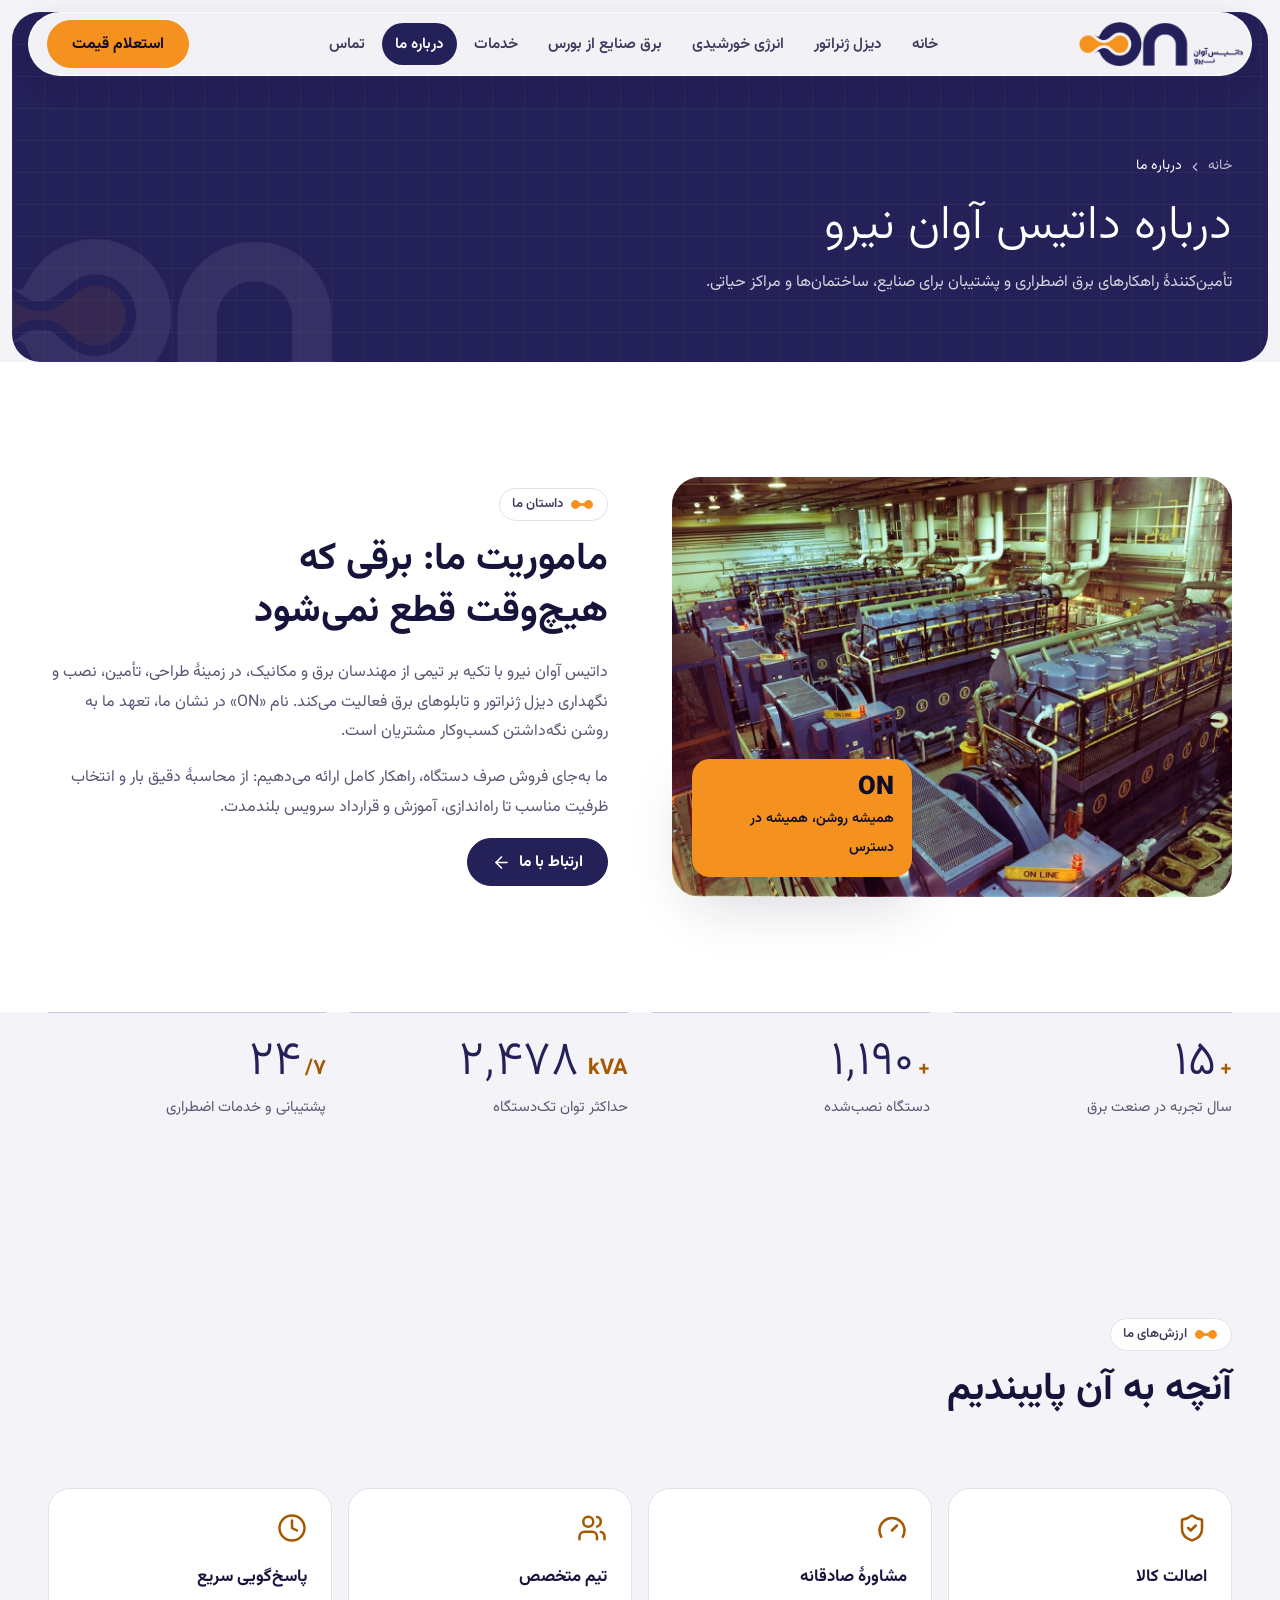
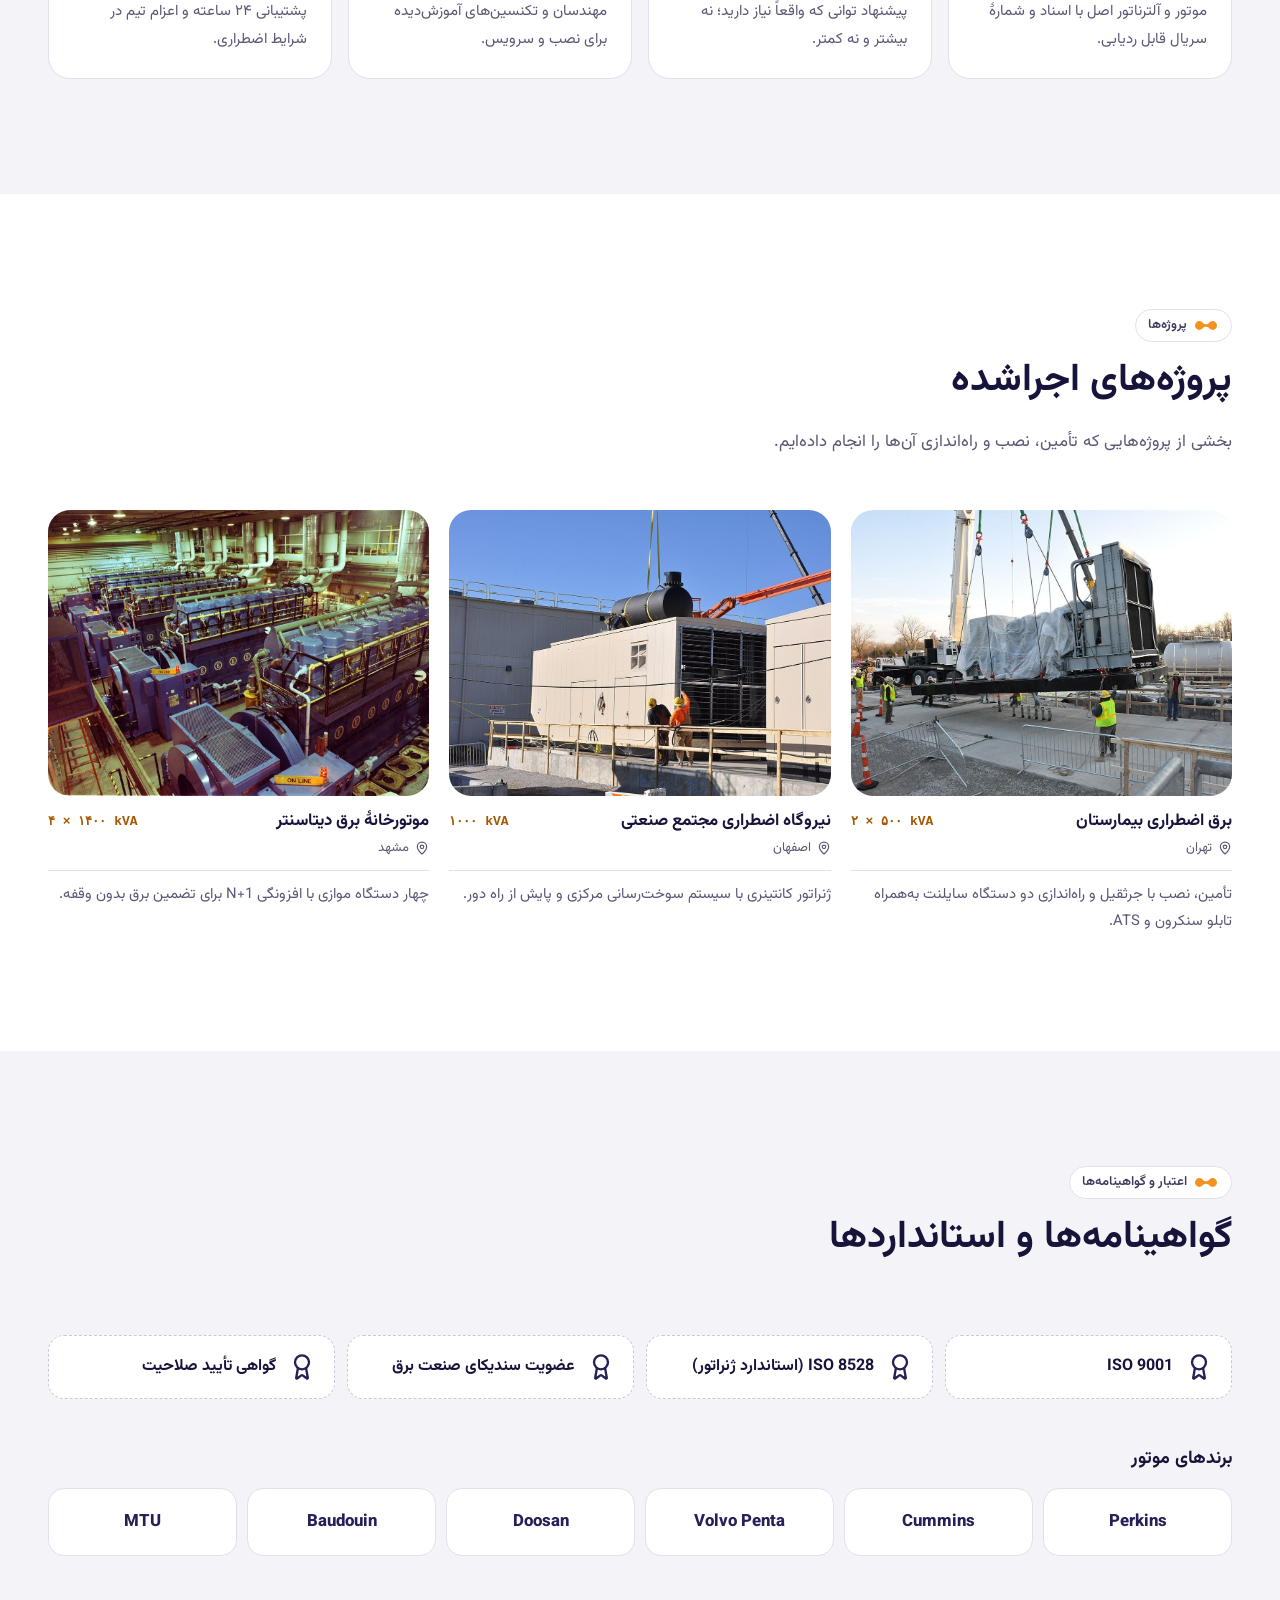
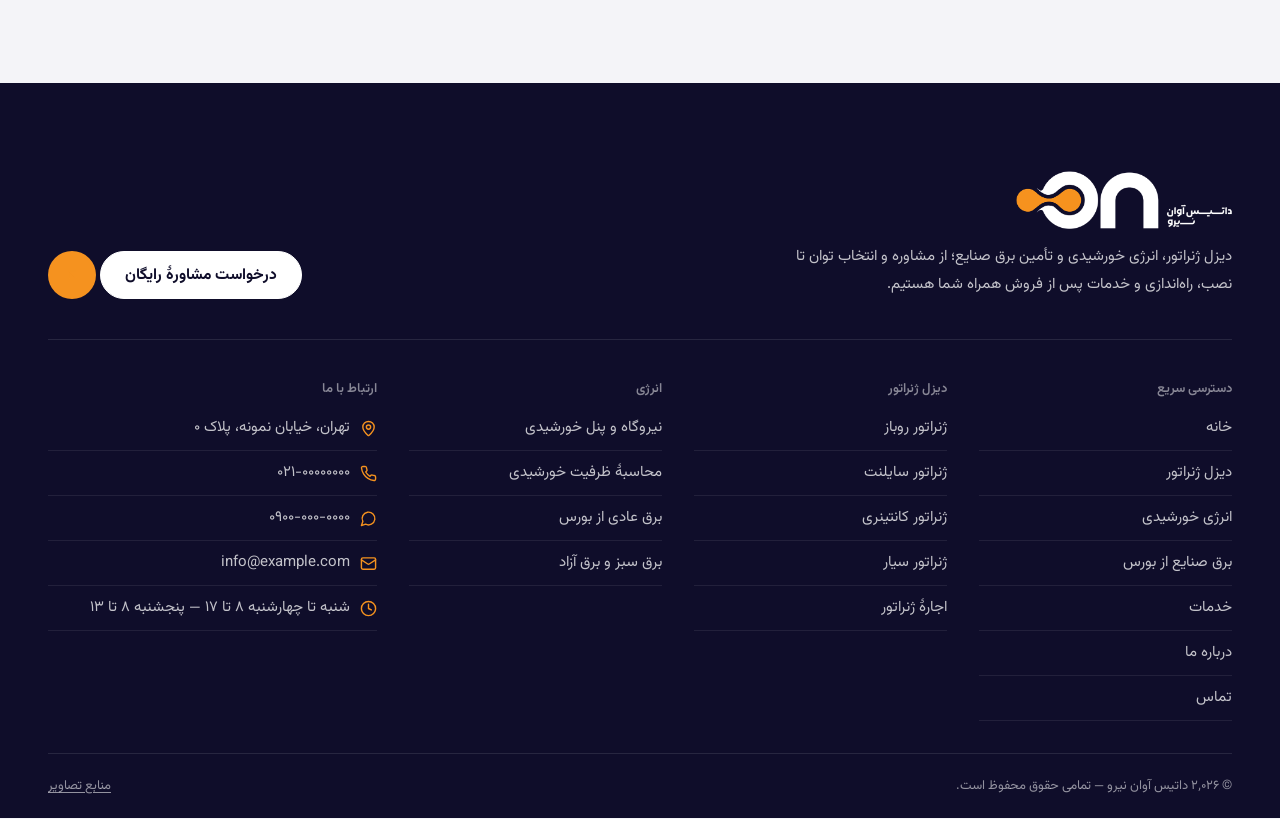
==== site/about.html @ e626aa05 "Add Datis Avan Niroo website Static RTL Persian site (HTML/CSS/JS, no build step): - Diesel generato" ====
<!doctype html>
<html lang="fa" dir="rtl" class="no-js">
<head>
  <meta charset="utf-8">
  <meta name="viewport" content="width=device-width, initial-scale=1, viewport-fit=cover">
  <title>درباره ما و پروژه‌ها | داتیس آوان نیرو</title>
  <meta name="description" content="آشنایی با داتیس آوان نیرو، ارزش‌ها، گواهینامه‌ها و پروژه‌های اجراشده در زمینهٔ تأمین و نصب دیزل ژنراتور.">
  <meta name="theme-color" content="#242058">
  <link rel="icon" type="image/png" sizes="64x64" href="assets/img/logo/icon-64.png">
  <link rel="apple-touch-icon" href="assets/img/logo/icon-180.png">
  <link rel="preload" href="assets/fonts/Vazirmatn-wght.woff2" as="font" type="font/woff2" crossorigin>
  <link rel="stylesheet" href="assets/css/style.css">
  <script>document.documentElement.classList.replace("no-js", "js");</script>
</head>
<body data-page="about">
  <a class="skip-link" href="#main">پرش به محتوای اصلی</a>
  <div id="site-header"></div>

  <main id="main">
    <section class="page-hero frame blueprint on-dark">
      <div class="container">
        <nav class="breadcrumb" aria-label="مسیر صفحه">
          <a href="index.html">خانه</a><svg class="icon" aria-hidden="true"><use href="#i-chevron-left"></use></svg><span aria-current="page">درباره ما</span>
        </nav>
        <h1>درباره داتیس آوان نیرو</h1>
        <p>تأمین‌کنندهٔ راهکارهای برق اضطراری و پشتیبان برای صنایع، ساختمان‌ها و مراکز حیاتی.</p>
      </div>
    </section>

    <!-- TODO: متن معرفی واقعی شرکت را جایگزین کنید -->
    <section class="section section--white">
      <div class="container split">
        <div class="split__media reveal">
          <img src="assets/img/plant.jpg" alt="موتورخانهٔ دیزل ژنراتورهای صنعتی" loading="lazy" width="1200" height="868">
          <div class="split__badge"><strong>ON</strong><span>همیشه روشن، همیشه در دسترس</span></div>
        </div>
        <div>
          <span class="eyebrow">داستان ما</span>
          <h2>ماموریت ما: برقی که هیچ‌وقت قطع نمی‌شود</h2>
          <p class="text-muted">داتیس آوان نیرو با تکیه بر تیمی از مهندسان برق و مکانیک، در زمینهٔ طراحی، تأمین، نصب و نگهداری دیزل ژنراتور و تابلوهای برق فعالیت می‌کند. نام «ON» در نشان ما، تعهد ما به روشن نگه‌داشتن کسب‌وکار مشتریان است.</p>
          <p class="text-muted">ما به‌جای فروش صرف دستگاه، راهکار کامل ارائه می‌دهیم: از محاسبهٔ دقیق بار و انتخاب ظرفیت مناسب تا راه‌اندازی، آموزش و قرارداد سرویس بلندمدت.</p>
          <a class="btn" href="contact.html">ارتباط با ما<svg class="icon" aria-hidden="true"><use href="#i-arrow-left"></use></svg></a>
        </div>
      </div>
    </section>

    <section class="section section--tight" aria-label="آمار شرکت" style="padding-top: 0;">
      <div class="container"><ul class="stats" id="stats" style="margin-top: 0;"></ul></div>
    </section>

    <section class="section">
      <div class="container">
        <div class="sec-head">
          <div class="sec-head__text">
            <span class="eyebrow">ارزش‌های ما</span>
            <h2>آنچه به آن پایبندیم</h2>
          </div>
        </div>
        <div class="values">
          <div class="value reveal"><svg class="icon" aria-hidden="true"><use href="#i-shield-check"></use></svg><h3>اصالت کالا</h3><p>موتور و آلترناتور اصل با اسناد و شمارهٔ سریال قابل ردیابی.</p></div>
          <div class="value reveal"><svg class="icon" aria-hidden="true"><use href="#i-gauge"></use></svg><h3>مشاورهٔ صادقانه</h3><p>پیشنهاد توانی که واقعاً نیاز دارید؛ نه بیشتر و نه کمتر.</p></div>
          <div class="value reveal"><svg class="icon" aria-hidden="true"><use href="#i-users"></use></svg><h3>تیم متخصص</h3><p>مهندسان و تکنسین‌های آموزش‌دیده برای نصب و سرویس.</p></div>
          <div class="value reveal"><svg class="icon" aria-hidden="true"><use href="#i-clock"></use></svg><h3>پاسخ‌گویی سریع</h3><p>پشتیبانی ۲۴ ساعته و اعزام تیم در شرایط اضطراری.</p></div>
        </div>
      </div>
    </section>

    <section class="section section--white" id="projects-sec">
      <div class="container">
        <div class="sec-head">
          <div class="sec-head__text">
            <span class="eyebrow">پروژه‌ها</span>
            <h2>پروژه‌های اجراشده</h2>
            <p>بخشی از پروژه‌هایی که تأمین، نصب و راه‌اندازی آن‌ها را انجام داده‌ایم.</p>
          </div>
        </div>
        <div class="projects" id="projects"></div>
      </div>
    </section>

    <!-- TODO: گواهینامه‌ها و نمایندگی‌های واقعی را جایگزین کنید -->
    <section class="section">
      <div class="container">
        <div class="sec-head">
          <div class="sec-head__text">
            <span class="eyebrow">اعتبار و گواهینامه‌ها</span>
            <h2>گواهینامه‌ها و استانداردها</h2>
          </div>
        </div>
        <div class="certs">
          <div class="cert"><svg class="icon" aria-hidden="true"><use href="#i-award"></use></svg><span>ISO 9001</span></div>
          <div class="cert"><svg class="icon" aria-hidden="true"><use href="#i-award"></use></svg><span>ISO 8528 (استاندارد ژنراتور)</span></div>
          <div class="cert"><svg class="icon" aria-hidden="true"><use href="#i-award"></use></svg><span>عضویت سندیکای صنعت برق</span></div>
          <div class="cert"><svg class="icon" aria-hidden="true"><use href="#i-award"></use></svg><span>گواهی تأیید صلاحیت</span></div>
        </div>
        <div style="margin-top: 48px;">
          <h3 style="margin-bottom: 16px;">برندهای موتور</h3>
          <ul class="brands" id="brands"></ul>
        </div>
      </div>
    </section>
  </main>

  <div id="site-footer"></div>

  <script src="assets/js/icons.js"></script>
  <script src="assets/js/data.js"></script>
  <script src="assets/js/app.js"></script>
</body>
</html>
---- site/assets/css/style.css ----
/* ==========================================================================
   داتیس آوان نیرو — Diesel Generator Catalog
   Layout: inset rounded frames on a cool off-white ground, a floating pill
   header, hairline-divided content, one animated ATS diagram as the bold moment.
   ========================================================================== */

@font-face {
  font-family: "Vazirmatn";
  src: url("../fonts/Vazirmatn-wght.woff2") format("woff2-variations"),
       url("../fonts/Vazirmatn-wght.woff2") format("woff2");
  font-weight: 100 900;
  font-style: normal;
  font-display: swap;
}

:root {
  /* Brand (from the logo) */
  --navy-950: #0f0d2a;
  --navy-900: #17153d;
  --navy: #242058;
  --navy-700: #332e78;
  --navy-500: #5b56a3;
  --navy-300: #9d99cc;
  --navy-200: #cfcde6;
  --navy-100: #e8e7f3;
  --navy-50: #f3f3f9;
  --orange: #f5921f;
  --orange-600: #e07d0c;
  --orange-text: #a55800;
  --orange-100: #ffe3c2;
  --orange-50: #fff4e6;

  /* Pastel tints for the process cards */
  --tint-1: #ffe9d1;
  --tint-2: #e6e4f7;
  --tint-3: #dcefe5;
  --tint-4: #fbf0c4;

  /* Neutrals (biased toward the navy) */
  --bg: #f4f4f8;
  --surface: #ffffff;
  --ink: #16143a;
  --ink-2: #3d3a5c;
  --muted: #5a5775;
  --line: #e1e0eb;
  --line-strong: #c9c7da;
  --success: #15803d;
  --danger: #b91c1c;

  --font: "Vazirmatn", Tahoma, sans-serif;
  --mono: ui-monospace, "Cascadia Mono", "SFMono-Regular", Consolas, monospace;

  --r-sm: 10px;
  --r: 16px;
  --r-lg: 22px;
  --r-xl: 28px;
  --shadow-sm: 0 1px 2px rgba(22, 20, 58, .05), 0 1px 3px rgba(22, 20, 58, .07);
  --shadow: 0 6px 18px rgba(22, 20, 58, .08), 0 2px 4px rgba(22, 20, 58, .04);
  --shadow-lg: 0 24px 60px rgba(22, 20, 58, .18);

  --container: 1240px;
  --gutter: 16px;
  --frame: 8px;                 /* inset of rounded frames from the viewport */
  --bar-h: 60px;                /* header pill height */
  --header-space: calc(var(--bar-h) + 12px);

  --ease-out: cubic-bezier(.16, 1, .3, 1);
  --dur: 200ms;
}
@media (min-width: 768px) {
  :root { --gutter: 28px; --frame: 12px; --bar-h: 64px; --header-space: calc(var(--bar-h) + 14px); }
}

/* ---------- Base ---------- */
*, *::before, *::after { box-sizing: border-box; }
html { -webkit-text-size-adjust: 100%; scroll-behavior: smooth; scroll-padding-top: calc(var(--header-space) + 16px); }
body {
  margin: 0; font-family: var(--font); font-size: 16px; line-height: 1.85;
  color: var(--ink); background: var(--bg); -webkit-font-smoothing: antialiased; overflow-x: hidden;
}
img { max-width: 100%; height: auto; display: block; }
a { color: inherit; text-decoration: none; }
button, input, select, textarea { font: inherit; color: inherit; }
button { cursor: pointer; }
h1, h2, h3, h4 { margin: 0 0 .5em; line-height: 1.4; font-weight: 700; color: var(--ink); text-wrap: balance; }
h1 { font-size: clamp(2rem, 5vw, 3.6rem); line-height: 1.3; }
h2 { font-size: clamp(1.6rem, 3.2vw, 2.4rem); line-height: 1.35; }
h3 { font-size: 1.125rem; }
p { margin: 0 0 1em; }
ul, ol { margin: 0; padding: 0; list-style: none; }
.ltr { direction: ltr; unicode-bidi: isolate; display: inline-block; }
.mono { font-family: var(--mono); letter-spacing: .02em; }
.text-muted { color: var(--muted); }
.icon { width: 1.25em; height: 1.25em; flex: none; stroke: currentColor; fill: none; stroke-width: 2; stroke-linecap: round; stroke-linejoin: round; }
:focus-visible { outline: 3px solid var(--orange); outline-offset: 3px; border-radius: 6px; }
.sr-only { position: absolute !important; width: 1px; height: 1px; padding: 0; margin: -1px; overflow: hidden; clip: rect(0 0 0 0); white-space: nowrap; border: 0; }
.skip-link { position: absolute; inset-inline-start: 16px; top: -60px; z-index: 200; background: var(--navy); color: #fff; padding: 10px 16px; border-radius: var(--r-sm); transition: top var(--dur); }
.skip-link:focus { top: 12px; }

.container { width: 100%; max-width: var(--container); margin-inline: auto; padding-inline: var(--gutter); }
.section { padding-block: clamp(64px, 9vw, 120px); }
.section--white { background: var(--surface); }
.section--tight { padding-block: clamp(40px, 6vw, 72px); }

/* Rounded frame inset from the viewport edges */
.frame { margin-inline: var(--frame); border-radius: var(--r-xl); overflow: hidden; position: relative; isolation: isolate; }
.blueprint {
  background-color: var(--navy);
  background-image:
    linear-gradient(rgba(255,255,255,.045) 1px, transparent 1px),
    linear-gradient(90deg, rgba(255,255,255,.045) 1px, transparent 1px);
  background-size: 32px 32px;
}
.on-dark { color: #fff; }
.on-dark h1, .on-dark h2, .on-dark h3 { color: #fff; }
.lead { font-size: 1.05rem; color: var(--muted); }
.on-dark .sec-head p, .on-dark .lead { color: rgba(255,255,255,.76); }
.on-dark.section { margin-inline: var(--frame); border-radius: var(--r-xl); }

/* ---------- Section heading ---------- */
.sec-head { display: flex; flex-wrap: wrap; align-items: end; justify-content: space-between; gap: 16px 32px; margin-bottom: clamp(28px, 4vw, 52px); }
.sec-head__text { max-width: 660px; min-width: 0; }
.sec-head p { color: var(--muted); margin: 0; font-size: 1.05rem; }
.sec-head--center { justify-content: center; text-align: center; }
.sec-head--center .sec-head__text { margin-inline: auto; }

.eyebrow {
  display: inline-flex; align-items: center; gap: 8px; margin-bottom: 14px;
  padding: 4px 14px 4px 12px; border-radius: 999px; background: var(--surface); border: 1px solid var(--line);
  font-size: .8125rem; font-weight: 600; color: var(--ink-2); line-height: 1.8;
}
.eyebrow::before {
  content: ""; width: 22px; height: 9px; flex: none;
  background: url("data:image/svg+xml,%3Csvg xmlns='http://www.w3.org/2000/svg' viewBox='0 0 60 24'%3E%3Cpath fill='%23f5921f' d='M12 0c5 0 7.5 3 10.5 5.6C25 7.8 27 8.6 30 8.6s5-.8 7.5-3C40.5 3 43 0 48 0a12 12 0 0 1 0 24c-5 0-7.5-3-10.5-5.6-2.5-2.2-4.5-3-7.5-3s-5 .8-7.5 3C19.5 21 17 24 12 24A12 12 0 0 1 12 0Z'/%3E%3C/svg%3E") center / contain no-repeat;
}
.on-dark .eyebrow { background: rgba(255,255,255,.08); border-color: rgba(255,255,255,.16); color: rgba(255,255,255,.9); backdrop-filter: blur(6px); }

/* ---------- Buttons ---------- */
.btn {
  --btn-bg: var(--navy); --btn-fg: #fff; --btn-bd: var(--navy);
  display: inline-flex; align-items: center; justify-content: center; gap: 8px;
  min-height: 48px; padding: 10px 24px; border-radius: 999px; border: 1.5px solid var(--btn-bd);
  background: var(--btn-bg); color: var(--btn-fg); font-weight: 700; font-size: .975rem; line-height: 1.2; white-space: nowrap;
  transition: background-color var(--dur), border-color var(--dur), color var(--dur), transform 120ms;
  touch-action: manipulation;
}
.btn:hover { --btn-bg: var(--navy-700); --btn-bd: var(--navy-700); }
.btn:active { transform: translateY(1px); }
.btn--primary { --btn-bg: var(--orange); --btn-fg: var(--navy-950); --btn-bd: var(--orange); }
.btn--primary:hover { --btn-bg: var(--orange-600); --btn-bd: var(--orange-600); }
.btn--ghost { --btn-bg: transparent; --btn-fg: var(--navy); --btn-bd: var(--line-strong); }
.btn--ghost:hover { --btn-bg: var(--navy-50); --btn-bd: var(--navy); }
.btn--white { --btn-bg: #fff; --btn-fg: var(--navy-950); --btn-bd: #fff; }
.btn--white:hover { --btn-bg: var(--orange-50); --btn-bd: var(--orange-50); }
.btn--light { --btn-bg: transparent; --btn-fg: #fff; --btn-bd: rgba(255,255,255,.45); }
.btn--light:hover { --btn-bg: rgba(255,255,255,.12); --btn-bd: #fff; }
.btn--sm { min-height: 40px; padding: 6px 16px; font-size: .9rem; }
.btn--block { width: 100%; }
.btn[disabled] { opacity: .5; cursor: not-allowed; }
.btn .icon { width: 19px; height: 19px; }

/* Pill button with an attached round arrow */
.cta-pair { display: inline-flex; align-items: center; gap: 4px; }
.cta-pair .btn { pointer-events: none; }
.cta-pair__arrow {
  display: grid; place-items: center; width: 48px; height: 48px; border-radius: 50%;
  background: var(--orange); color: var(--navy-950); transition: transform 300ms var(--ease-out);
}
.cta-pair__arrow .icon { width: 20px; height: 20px; transform: rotate(45deg); }
.cta-pair:hover .cta-pair__arrow { transform: rotate(-45deg); }
.cta-pair--white .cta-pair__arrow { background: #fff; }

.link-arrow { display: inline-flex; align-items: center; gap: 6px; font-weight: 700; color: var(--navy); }
.link-arrow .icon { width: 18px; height: 18px; transition: transform var(--dur) var(--ease-out); }
.link-arrow:hover .icon { transform: translateX(-4px); }
.on-dark .link-arrow { color: #fff; }

/* Round glass arrow bubble */
.bubble {
  display: grid; place-items: center; width: 44px; height: 44px; border-radius: 50%; flex: none;
  background: rgba(255,255,255,.18); border: 1px solid rgba(255,255,255,.35); color: #fff;
  backdrop-filter: blur(8px); transition: background-color var(--dur), transform 300ms var(--ease-out);
}
.bubble .icon { width: 18px; height: 18px; transform: rotate(45deg); }
.bubble--solid { background: var(--surface); border-color: var(--line); color: var(--navy); }

/* ---------- Header (floating pill) ---------- */
.site-header {
  position: sticky; top: env(safe-area-inset-top, 0px); z-index: 40;
  padding: 12px var(--frame) 0; pointer-events: none; height: var(--header-space);
}
.header-bar {
  pointer-events: auto; max-width: calc(var(--container) - 2 * var(--gutter) + 40px); margin-inline: auto;
  height: var(--bar-h); display: flex; align-items: center; gap: 16px;
  padding-inline: 8px 18px; border-radius: 999px;
  background: rgba(255,255,255,.94); backdrop-filter: saturate(1.4) blur(12px);
  border: 1px solid rgba(255,255,255,.7); box-shadow: 0 8px 28px rgba(15,13,42,.12);
  transition: box-shadow var(--dur);
}
.site-header.is-scrolled .header-bar { box-shadow: 0 10px 32px rgba(15,13,42,.16); }
.brand { display: flex; align-items: center; flex: none; }
.brand img { height: 38px; width: auto; }
@media (min-width: 768px) { .brand img { height: 44px; } }
.nav { display: none; margin-inline: auto; }
.nav ul { display: flex; gap: 4px; }
.nav a {
  display: inline-flex; align-items: center; min-height: 42px; padding: 0 13px; border-radius: 999px; white-space: nowrap;
  font-weight: 600; font-size: .95rem; color: var(--ink-2); transition: background-color var(--dur), color var(--dur);
}
.nav a:hover { background: var(--navy-50); color: var(--navy); }
.nav a[aria-current="page"] { background: var(--navy); color: #fff; }
.header-actions { display: none; align-items: center; gap: 8px; }
.header-phone { display: none; align-items: center; gap: 6px; font-weight: 700; color: var(--navy); padding: 0 10px; font-size: .95rem; }
.header-phone .icon { color: var(--orange-text); width: 18px; height: 18px; }
@media (min-width: 1240px) {
  .nav { display: block; }
  .header-actions { display: flex; }
}
@media (min-width: 1480px) { .header-phone { display: inline-flex; } }
.menu-btn {
  margin-inline-start: auto; display: inline-grid; place-items: center; width: 46px; height: 46px; border-radius: 50%;
  border: 1px solid var(--line); background: #fff; color: var(--navy);
}
.menu-btn .icon { width: 22px; height: 22px; }
@media (min-width: 1240px) { .site-header .menu-btn { display: none; } }

/* Mobile drawer */
.drawer { position: fixed; inset: 0; z-index: 100; visibility: hidden; }
.drawer.is-open { visibility: visible; }
.drawer__scrim { position: absolute; inset: 0; background: rgba(15,13,42,.55); opacity: 0; transition: opacity 240ms; }
.drawer.is-open .drawer__scrim { opacity: 1; }
.drawer__panel {
  position: absolute; inset-block: 0; inset-inline-start: 0; width: min(340px, 88vw); background: #fff;
  display: flex; flex-direction: column; padding: 16px 20px calc(24px + env(safe-area-inset-bottom, 0px));
  transform: translateX(100%); transition: transform 280ms var(--ease-out); overflow-y: auto;
}
.drawer.is-open .drawer__panel { transform: none; }
.drawer__top { display: flex; align-items: center; justify-content: space-between; margin-bottom: 16px; }
.drawer__top img { height: 38px; width: auto; }
.drawer nav a { display: flex; align-items: center; justify-content: space-between; min-height: 54px; border-bottom: 1px solid var(--line); font-weight: 700; font-size: 1.05rem; }
.drawer nav a[aria-current="page"] { color: var(--orange-text); }
.drawer__contact { margin-top: auto; padding-top: 24px; display: grid; gap: 12px; }

/* Floating mobile call bar */
.fab-bar {
  position: fixed; inset-inline: 12px; bottom: 12px; z-index: 30;
  display: grid; grid-template-columns: 1fr 1fr; gap: 8px; padding: 8px; border-radius: 999px;
  background: var(--navy); box-shadow: var(--shadow-lg);
  margin-bottom: env(safe-area-inset-bottom, 0px);
}
.fab-bar .btn { min-height: 46px; }
@media (min-width: 1240px) { .fab-bar { display: none; } }
body { padding-bottom: 84px; }
@media (min-width: 1240px) { body { padding-bottom: 0; } }

/* ---------- Home hero ---------- */
.hero { margin-top: calc(12px - var(--header-space)); color: #fff; background: var(--navy-950); }
.hero__bg { position: absolute; inset: 0; z-index: -2; }
.hero__bg img { width: 100%; height: 100%; object-fit: cover; object-position: center 45%; }
.hero::before {
  content: ""; position: absolute; inset: 0; z-index: -1;
  background:
    linear-gradient(270deg, rgba(15,13,42,.92) 0%, rgba(23,21,61,.72) 42%, rgba(23,21,61,.25) 75%, rgba(23,21,61,.15) 100%),
    linear-gradient(0deg, rgba(15,13,42,.95) 0%, rgba(15,13,42,.35) 34%, transparent 60%);
}
.hero__inner { display: grid; gap: 32px; padding-top: calc(var(--header-space) + clamp(48px, 9vw, 120px)); padding-bottom: 104px; }
.hero__top { display: grid; gap: 28px; align-items: end; }
@media (min-width: 1024px) { .hero__top { grid-template-columns: minmax(0, 1.5fr) minmax(0, .8fr); gap: 64px; } }
.hero h1 { color: #fff; font-weight: 300; font-size: clamp(2.3rem, 5.6vw, 4.4rem); line-height: 1.28; margin: 0; letter-spacing: -.01em; }
.hero h1 b { font-weight: 800; color: var(--orange); }
.hero__aside p { color: rgba(255,255,255,.82); font-size: 1.05rem; margin-bottom: 24px; max-width: 420px; }
.hero__actions { display: flex; flex-wrap: wrap; align-items: center; gap: 12px 20px; }
.hero__actions .text-link { color: #fff; font-weight: 600; text-decoration: underline; text-underline-offset: 6px; text-decoration-color: rgba(255,255,255,.4); }
.hero__actions .text-link:hover { text-decoration-color: var(--orange); }
.hero__bottom { display: flex; flex-wrap: wrap; align-items: end; justify-content: space-between; gap: 24px; padding-top: 24px; border-top: 1px solid rgba(255,255,255,.18); }
.engine-strip { display: flex; flex-direction: column; gap: 8px; min-width: 0; }
.engine-strip small { color: rgba(255,255,255,.62); font-size: .8125rem; }
.engine-strip ul { display: flex; flex-wrap: wrap; gap: 6px 22px; direction: ltr; justify-content: flex-end; }
.engine-strip li { font-weight: 800; font-size: 1.02rem; letter-spacing: .02em; color: rgba(255,255,255,.88); }

/* "Now showing" glass card */
.spotlight {
  display: flex; align-items: center; gap: 14px; padding: 10px 10px 10px 18px; border-radius: 20px; min-width: 0; max-width: 100%;
  background: rgba(15,13,42,.45); border: 1px solid rgba(255,255,255,.2); backdrop-filter: blur(14px);
  transition: background-color var(--dur), border-color var(--dur);
}
.spotlight:hover { background: rgba(15,13,42,.6); border-color: rgba(255,255,255,.4); }
.spotlight img { width: 72px; height: 56px; border-radius: 12px; object-fit: cover; flex: none; }
.spotlight__text { display: flex; flex-direction: column; line-height: 1.6; min-width: 0; }
.spotlight__tag { display: inline-flex; align-items: center; gap: 6px; font-size: .75rem; color: rgba(255,255,255,.7); }
.spotlight__tag::before { content: ""; width: 7px; height: 7px; border-radius: 50%; background: #4ade80; box-shadow: 0 0 0 3px rgba(74,222,128,.25); }
.spotlight b { font-size: 1rem; }
.spotlight small { color: rgba(255,255,255,.7); font-size: .8125rem; }
.spotlight .bubble { margin-inline-start: 6px; }

/* hero load-in: one orchestrated moment */
@keyframes rise { from { opacity: 0; transform: translateY(18px); } to { opacity: 1; transform: none; } }
.hero .rise { animation: rise 900ms var(--ease-out) both; }
.hero .rise:nth-child(2) { animation-delay: 120ms; }
.hero .rise-2 { animation-delay: 240ms; }
.hero .rise-3 { animation-delay: 380ms; }

/* ---------- Finder bar (overlaps hero) ---------- */
.finder-wrap { position: relative; z-index: 3; margin-top: -64px; }
.finder-bar {
  display: grid; gap: 4px; background: #fff; border-radius: var(--r-lg); padding: 10px;
  box-shadow: var(--shadow-lg); max-width: 1040px; margin-inline: auto; border: 1px solid var(--line);
}
.finder-bar .seg { display: flex; flex-direction: column; justify-content: center; padding: 8px 18px; border-radius: 14px; min-width: 0; position: relative; }
.finder-bar .seg:hover { background: var(--navy-50); }
.finder-bar label { font-size: .8125rem; font-weight: 700; color: var(--muted); display: flex; align-items: center; gap: 6px; }
.finder-bar label .icon { width: 16px; height: 16px; color: var(--orange-text); }
.finder-bar select {
  appearance: none; border: 0; background: transparent; padding: 2px 0 2px 24px; font-weight: 700; font-size: 1rem; color: var(--ink);
  min-height: 34px; width: 100%; cursor: pointer;
  background: url("data:image/svg+xml,%3Csvg xmlns='http://www.w3.org/2000/svg' width='18' height='18' viewBox='0 0 24 24' fill='none' stroke='%23242058' stroke-width='2' stroke-linecap='round' stroke-linejoin='round'%3E%3Cpath d='m6 9 6 6 6-6'/%3E%3C/svg%3E") no-repeat left 0 center;
}
.finder-bar select:focus { outline: none; }
.finder-bar .seg:focus-within { box-shadow: 0 0 0 2px var(--orange) inset; }
.finder-bar .btn { min-height: 56px; padding-inline: 28px; }
@media (min-width: 860px) {
  .finder-bar { grid-template-columns: repeat(3, minmax(0, 1fr)) auto; border-radius: 999px; padding: 8px; }
  .finder-bar .seg { border-radius: 999px; padding-inline: 26px; }
  .finder-bar .seg + .seg::before { content: ""; position: absolute; inset-inline-start: 0; inset-block: 14px; width: 1px; background: var(--line); }
}
.finder-note { text-align: center; margin: 14px 0 0; font-size: .9rem; color: var(--muted); }
.finder-note a { color: var(--navy); font-weight: 700; text-decoration: underline; text-underline-offset: 4px; }

/* ---------- Statement + pillars + stats ---------- */
.statement { font-size: clamp(1.45rem, 3vw, 2.35rem); font-weight: 300; line-height: 1.75; max-width: 980px; margin: 0 0 clamp(40px, 6vw, 72px); color: var(--ink); text-wrap: pretty; }
.statement mark { background: linear-gradient(transparent 58%, var(--orange-100) 58%); color: inherit; font-weight: 600; padding-inline: 2px; }
.pillars { display: grid; gap: 28px; }
@media (min-width: 768px) { .pillars { grid-template-columns: repeat(3, 1fr); gap: 32px; } }
.pillar { border-top: 1px solid var(--line-strong); padding-top: 20px; }
.pillar__k { display: inline-flex; align-items: center; gap: 8px; font-size: .8125rem; color: var(--muted); margin-bottom: 8px; }
.pillar__k::before { content: ""; width: 7px; height: 7px; border-radius: 50%; background: var(--orange); }
.pillar h3 { font-size: 1.15rem; margin-bottom: 6px; }
.pillar p { color: var(--muted); margin: 0; font-size: .975rem; }

.stats { display: grid; grid-template-columns: repeat(2, 1fr); gap: 0 24px; margin-top: clamp(48px, 7vw, 88px); }
@media (min-width: 900px) { .stats { grid-template-columns: repeat(4, 1fr); } }
.stats li { border-top: 1px solid var(--line-strong); padding-block: 20px 8px; }
.stats strong { display: block; font-size: clamp(2rem, 4vw, 3rem); font-weight: 300; line-height: 1.25; color: var(--navy); white-space: nowrap; }
.stats strong small { font-size: .45em; font-weight: 700; color: var(--orange-text); margin-inline-start: 4px; }
.stats li > span { color: var(--muted); font-size: .925rem; }
.on-dark .stats li { border-color: rgba(255,255,255,.2); }
.on-dark .stats strong { color: #fff; }
.on-dark .stats strong small { color: var(--orange); }
.on-dark .stats li > span { color: rgba(255,255,255,.75); }

/* ---------- Power scale ---------- */
.scale { background: var(--surface); border: 1px solid var(--line); border-radius: var(--r-xl); padding: clamp(20px, 3vw, 36px); }
.scale__grid { display: grid; grid-template-columns: repeat(2, 1fr); gap: 28px 8px; }
@media (min-width: 900px) { .scale__grid { grid-template-columns: repeat(4, 1fr); gap: 8px; } }
.scale__col { display: flex; flex-direction: column; min-width: 0; position: relative; }
.scale__seg { position: relative; height: 16px; border-radius: 999px; margin-bottom: 8px; }
.scale__col:nth-child(1) .scale__seg { background: var(--navy-100); }
.scale__col:nth-child(2) .scale__seg { background: var(--navy-200); }
.scale__col:nth-child(3) .scale__seg { background: var(--navy-300); }
.scale__col:nth-child(4) .scale__seg { background: var(--navy); }
.scale__dot {
  position: absolute; top: 50%; width: 18px; height: 18px; margin-inline-start: -9px; transform: translateY(-50%);
  border-radius: 50%; background: var(--orange); border: 3px solid #fff; box-shadow: 0 1px 4px rgba(15,13,42,.3);
  transition: transform 200ms var(--ease-out);
}
.scale__dot:hover, .scale__dot:focus-visible { transform: translateY(-50%) scale(1.35); z-index: 2; }
.scale__dot::after {
  content: attr(data-label); position: absolute; bottom: calc(100% + 10px); inset-inline-start: 50%; transform: translateX(50%);
  background: var(--navy-950); color: #fff; font-size: .75rem; font-weight: 700; padding: 3px 9px; border-radius: 8px; white-space: nowrap;
  opacity: 0; pointer-events: none; transition: opacity 150ms; font-family: var(--mono); direction: ltr;
}
.scale__dot:hover::after, .scale__dot:focus-visible::after { opacity: 1; }
.scale__ticks { display: flex; justify-content: space-between; font-family: var(--mono); font-size: .75rem; color: var(--muted); margin-bottom: 16px; }
.scale__ticks span:last-child { visibility: hidden; }
.scale__col:last-child .scale__ticks span:last-child { visibility: visible; }
.scale__label { font-size: .8125rem; font-weight: 700; color: var(--orange-text); }
.scale__kva { font-size: clamp(1.3rem, 2.2vw, 1.7rem); font-weight: 300; color: var(--navy); line-height: 1.4; white-space: nowrap; }
.scale__kva small { font-family: var(--mono); font-size: .7rem; font-weight: 700; color: var(--muted); margin-inline-start: 4px; }
.scale__col p { color: var(--muted); font-size: .9rem; margin: 4px 0 12px; }
.scale__col .link-arrow { margin-top: auto; font-size: .925rem; }

/* ---------- Types bento ---------- */
.bento { display: grid; gap: 14px; grid-template-columns: 1fr; grid-auto-rows: 250px; }
@media (min-width: 700px) { .bento { grid-template-columns: repeat(2, 1fr); } .bento > :first-child { grid-column: span 2; } }
@media (min-width: 1024px) {
  .bento { grid-template-columns: repeat(4, 1fr); grid-auto-rows: 280px; }
  .bento > :first-child { grid-column: span 2; grid-row: span 2; }
  .bento > :nth-child(2) { grid-column: span 2; }
}
.tile { position: relative; display: block; overflow: hidden; border-radius: var(--r-xl); background: var(--navy-900); color: #fff; isolation: isolate; }
.tile img { position: absolute; inset: 0; width: 100%; height: 100%; object-fit: cover; z-index: -2; transition: transform 700ms var(--ease-out); }
.tile::before { content: ""; position: absolute; inset: 0; z-index: -1; background: linear-gradient(0deg, rgba(15,13,42,.92) 5%, rgba(15,13,42,.3) 55%, rgba(15,13,42,.08)); }
.tile:hover img { transform: scale(1.05); }
.tile:hover .bubble { background: var(--orange); border-color: var(--orange); color: var(--navy-950); transform: rotate(-45deg); }
.tile__top { position: absolute; top: 18px; inset-inline: 18px; display: flex; justify-content: space-between; align-items: center; }
.tile__count { background: rgba(255,255,255,.16); border: 1px solid rgba(255,255,255,.28); backdrop-filter: blur(8px); padding: 2px 12px; border-radius: 999px; font-size: .8125rem; font-weight: 600; }
.tile__body { position: absolute; inset-inline: 0; bottom: 0; padding: 22px 24px; }
.tile h3 { color: #fff; font-size: 1.3rem; margin-bottom: 4px; }
.tile:first-child h3 { font-size: clamp(1.4rem, 2.4vw, 1.9rem); }
.tile p { color: rgba(255,255,255,.8); font-size: .925rem; margin: 0; max-width: 420px; }

/* ---------- Pill tabs ---------- */
.pills { display: flex; flex-wrap: wrap; gap: 8px; }
.pill {
  display: inline-flex; align-items: center; gap: 6px; min-height: 42px; padding: 6px 18px; border-radius: 999px;
  border: 1px solid var(--line); background: var(--surface); font-weight: 600; font-size: .925rem; color: var(--ink-2);
  transition: background-color var(--dur), color var(--dur), border-color var(--dur);
}
.pill:hover { border-color: var(--navy); color: var(--navy); }
.pill[aria-pressed="true"] { background: var(--navy); border-color: var(--navy); color: #fff; }
.pill .n { font-size: .75rem; opacity: .7; }

/* ---------- Product card ---------- */
.grid-products { display: grid; gap: 20px; grid-template-columns: repeat(auto-fill, minmax(min(100%, 320px), 1fr)); }
.catalog .grid-products { grid-template-columns: repeat(auto-fill, minmax(min(100%, 260px), 1fr)); }
.pcard {
  position: relative; display: flex; flex-direction: column; background: var(--surface); border: 1px solid var(--line);
  border-radius: var(--r-lg); padding: 8px; transition: box-shadow var(--dur), transform 300ms var(--ease-out), border-color var(--dur);
}
.pcard:hover { box-shadow: var(--shadow); transform: translateY(-4px); border-color: var(--line-strong); }
.pcard__media { position: relative; aspect-ratio: 4 / 3; border-radius: 16px; overflow: hidden; background: var(--navy-50); }
.pcard__media img { width: 100%; height: 100%; object-fit: cover; transition: transform 600ms var(--ease-out); }
.pcard:hover .pcard__media img { transform: scale(1.05); }
.pcard__type { position: absolute; top: 12px; inset-inline-start: 12px; background: rgba(255,255,255,.92); color: var(--navy); font-size: .8rem; font-weight: 700; padding: 2px 12px; border-radius: 999px; backdrop-filter: blur(6px); }
.pcard__media .bubble { position: absolute; bottom: 12px; inset-inline-end: 12px; background: rgba(15,13,42,.35); }
.pcard:hover .pcard__media .bubble { background: var(--orange); border-color: var(--orange); color: var(--navy-950); transform: rotate(-45deg); }
.pcard__body { display: flex; flex-direction: column; gap: 14px; padding: 16px 12px 10px; flex: 1; }
.pcard__head { display: flex; align-items: flex-start; justify-content: space-between; gap: 12px; }
.pcard__model { font-family: var(--mono); font-weight: 700; font-size: .8125rem; color: var(--orange-text); direction: ltr; display: inline-block; }
.pcard h3 { font-size: 1rem; font-weight: 700; margin: 2px 0 0; line-height: 1.6; }
.pcard h3 a::after { content: ""; position: absolute; inset: 0; border-radius: inherit; }
.pcard__kva { text-align: end; line-height: 1.1; flex: none; }
.pcard__kva b { display: block; font-size: 1.9rem; font-weight: 300; color: var(--navy); }
.pcard__kva small { font-family: var(--mono); font-size: .7rem; font-weight: 700; color: var(--muted); }
.pchips { display: flex; flex-wrap: wrap; gap: 6px; }
.pchips li { display: inline-flex; align-items: center; gap: 5px; padding: 3px 10px; border-radius: 999px; background: var(--navy-50); font-size: .8rem; font-weight: 600; color: var(--ink-2); line-height: 1.7; }
.pchips .icon { width: 14px; height: 14px; color: var(--navy-500); }
.pcard__foot { margin-top: auto; display: flex; align-items: center; justify-content: space-between; gap: 12px; padding-top: 12px; border-top: 1px dashed var(--line); }
.pcard__foot .link-arrow { font-size: .9rem; color: var(--orange-text); }
.pcard__foot .btn { position: relative; z-index: 1; }

/* ---------- ATS flow (dark frame) ---------- */
.flow .container { display: grid; gap: 40px; padding-block: clamp(56px, 8vw, 104px); }
@media (min-width: 1024px) { .flow .container { grid-template-columns: minmax(0, .85fr) minmax(0, 1.15fr); gap: 56px; align-items: center; } }
.timeline { position: relative; display: grid; gap: 4px; margin-top: 28px; }
.timeline li { position: relative; display: grid; grid-template-columns: 76px 1fr; gap: 14px; padding: 12px 0; }
.timeline li + li { border-top: 1px solid rgba(255,255,255,.12); }
.timeline time { font-family: var(--mono); font-size: .8rem; font-weight: 700; color: var(--orange); background: rgba(245,146,31,.12); border: 1px solid rgba(245,146,31,.3); border-radius: 999px; text-align: center; height: fit-content; padding: 2px 8px; direction: ltr; }
.timeline b { display: block; }
.timeline span { color: rgba(255,255,255,.72); font-size: .925rem; }
.diagram { position: relative; border-radius: var(--r-xl); background: rgba(15,13,42,.55); border: 1px solid rgba(255,255,255,.12); padding: clamp(12px, 2vw, 24px); }
.diagram svg { width: 100%; height: auto; display: block; overflow: visible; }
.diagram__readout { display: flex; flex-wrap: wrap; justify-content: space-between; gap: 8px 16px; padding: 14px 8px 4px; border-top: 1px solid rgba(255,255,255,.12); margin-top: 8px; font-size: .875rem; color: rgba(255,255,255,.75); }
.diagram__readout b { color: var(--orange); }
.d-wire { fill: none; stroke: rgba(255,255,255,.22); stroke-width: 2; }
.d-wire--dead { stroke-dasharray: 3 7; }
.d-wire--live { stroke: var(--orange); stroke-width: 2.5; stroke-dasharray: 8 10; animation: flow 900ms linear infinite; }
@keyframes flow { to { stroke-dashoffset: -36; } }
.d-node rect { fill: rgba(255,255,255,.06); stroke: rgba(255,255,255,.22); stroke-width: 1.2; }
.d-node--gen rect { fill: rgba(245,146,31,.12); stroke: var(--orange); stroke-width: 1.6; }
.d-node--gen { filter: drop-shadow(0 0 14px rgba(245,146,31,.45)); animation: glow 2.4s ease-in-out infinite; }
@keyframes glow { 50% { filter: drop-shadow(0 0 26px rgba(245,146,31,.7)); } }
.d-ic { fill: none; stroke: currentColor; stroke-width: 2; stroke-linecap: round; stroke-linejoin: round; }
.d-node use { color: #fff; }
.d-node--gen use { color: var(--orange); }
.d-title { fill: #fff; font-size: 15px; font-weight: 700; font-family: var(--font); }
.d-sub { fill: rgba(255,255,255,.55); font-size: 10px; font-family: var(--mono); letter-spacing: .08em; }
.d-cut { stroke: #f87171; stroke-width: 3; stroke-linecap: round; }
.d-cut-bg { fill: var(--navy-900); stroke: #f87171; stroke-width: 1.5; }
.d-pulse { fill: var(--orange); }
.industry-chips { display: flex; flex-wrap: wrap; gap: 8px; margin-top: 28px; }
.industry-chips li { display: inline-flex; align-items: center; gap: 8px; padding: 6px 14px; border-radius: 999px; background: rgba(255,255,255,.07); border: 1px solid rgba(255,255,255,.14); font-size: .875rem; font-weight: 600; }
.industry-chips .icon { width: 17px; height: 17px; color: var(--orange); }

/* ---------- Process (pastel cards) ---------- */
.process { display: grid; gap: 14px; grid-template-columns: repeat(auto-fit, minmax(min(100%, 250px), 1fr)); }
.pstep { border-radius: var(--r-lg); padding: 20px; display: flex; flex-direction: column; gap: 8px; min-width: 0; }
.pstep:nth-child(1) { background: var(--tint-1); }
.pstep:nth-child(2) { background: var(--tint-2); }
.pstep:nth-child(3) { background: var(--tint-3); }
.pstep:nth-child(4) { background: var(--tint-4); }
.pstep__n { width: 34px; height: 34px; border-radius: 50%; background: #fff; display: grid; place-items: center; font-weight: 800; font-size: .95rem; color: var(--navy); }
.pstep h3 { font-size: 1.2rem; margin: 6px 0 0; }
.pstep > p { font-size: .925rem; color: var(--ink-2); margin: 0 0 8px; }
.mini { margin-top: auto; background: #fff; border-radius: 14px; padding: 12px 14px; box-shadow: var(--shadow-sm); font-size: .8125rem; display: grid; gap: 7px; }
.mini__row { display: flex; align-items: center; justify-content: space-between; gap: 8px; }
.mini__row span { color: var(--muted); }
.mini__row b { font-weight: 700; }
.mini__sum { border-top: 1px dashed var(--line); padding-top: 7px; }
.mini__sum b { color: var(--orange-text); }
.mini__ok { color: var(--success); display: inline-flex; align-items: center; gap: 4px; font-weight: 700; }
.mini__ok .icon { width: 15px; height: 15px; }
.mini__bar { height: 6px; border-radius: 99px; background: var(--navy-100); overflow: hidden; }
.mini__bar i { display: block; height: 100%; background: var(--success); border-radius: inherit; }
.mini__big { display: flex; align-items: center; gap: 10px; }
.mini__big .icon-ring { width: 40px; height: 40px; border-radius: 50%; display: grid; place-items: center; background: #dcfce7; color: var(--success); flex: none; }
.mini__title { font-weight: 700; font-size: .8125rem; display: flex; justify-content: space-between; }

/* ---------- Why (accordion + monitor widget) ---------- */
.why { display: grid; gap: 40px; align-items: center; }
@media (min-width: 1024px) { .why { grid-template-columns: 1.1fr .9fr; gap: 64px; } }
.why__media { position: relative; }
.why__media > img { border-radius: var(--r-xl); aspect-ratio: 5 / 4; object-fit: cover; width: 100%; }
.monitor {
  position: absolute; bottom: 20px; inset-inline-end: 20px; width: min(260px, calc(100% - 40px));
  background: #fff; border-radius: 18px; padding: 14px 16px 16px; box-shadow: var(--shadow-lg); font-size: .8125rem;
}
.monitor__head { display: flex; justify-content: space-between; align-items: center; margin-bottom: 4px; }
.monitor__head b { font-size: .875rem; }
.monitor__head .mono { color: var(--muted); font-size: .75rem; }
.monitor svg { width: 100%; height: auto; display: block; }
.monitor__rows { display: grid; gap: 6px; }
.monitor__rows div { display: flex; justify-content: space-between; }
.monitor__rows span { color: var(--muted); }
.monitor__rows .live { color: var(--success); }
.live { display: inline-flex; align-items: center; gap: 6px; color: var(--success); font-weight: 700; }
.live::before { content: ""; width: 7px; height: 7px; border-radius: 50%; background: currentColor; box-shadow: 0 0 0 3px rgba(21,128,61,.2); }
.acc { border-top: 1px solid var(--line-strong); }
.acc__item { border-bottom: 1px solid var(--line-strong); }
.acc__btn {
  width: 100%; display: flex; align-items: center; justify-content: space-between; gap: 16px; min-height: 64px;
  background: none; border: 0; padding: 14px 0; text-align: start; font-size: 1.15rem; font-weight: 600; color: var(--muted);
  transition: color var(--dur);
}
.acc__btn:hover { color: var(--navy); }
.acc__btn[aria-expanded="true"] { color: var(--orange-text); }
.acc__btn .icon { transition: transform var(--dur); }
.acc__btn[aria-expanded="true"] .icon { transform: rotate(180deg); }
.acc__panel { padding: 0 0 22px; }
.acc__big { display: block; font-size: clamp(2.2rem, 4.4vw, 3.2rem); font-weight: 300; line-height: 1.2; color: var(--navy); margin-bottom: 6px; }
.acc__panel p { color: var(--muted); margin: 0; max-width: 460px; }

/* ---------- Projects ---------- */
.projects { display: grid; gap: 28px 20px; grid-template-columns: repeat(auto-fit, minmax(min(100%, 300px), 1fr)); }
.project img { aspect-ratio: 4 / 3; object-fit: cover; width: 100%; border-radius: var(--r-lg); margin-bottom: 14px; }
.project__row { display: flex; justify-content: space-between; align-items: baseline; gap: 12px; }
.project h3 { font-size: 1.05rem; margin: 0; }
.project__power { font-family: var(--mono); font-size: .8125rem; font-weight: 700; color: var(--orange-text); white-space: nowrap; direction: ltr; }
.project__meta { display: flex; align-items: center; gap: 6px; font-size: .8125rem; color: var(--muted); margin: 2px 0 10px; }
.project__meta .icon { width: 14px; height: 14px; }
.project p { font-size: .925rem; color: var(--muted); margin: 0; padding-top: 10px; border-top: 1px solid var(--line); }

/* ---------- FAQ ---------- */
.faq-grid { display: grid; gap: 32px; }
@media (min-width: 1024px) { .faq-grid { grid-template-columns: .75fr 1.25fr; gap: 64px; align-items: start; } }
.help-card { margin-top: 24px; background: var(--navy); color: #fff; border-radius: var(--r-lg); padding: 22px; display: grid; gap: 10px; }
.help-card b { font-size: 1.05rem; }
.help-card p { color: rgba(255,255,255,.75); margin: 0; font-size: .925rem; }
.help-card a.phone { font-size: 1.3rem; font-weight: 800; color: var(--orange); }
.faq { display: grid; gap: 10px; }
.faq details { background: var(--surface); border: 1px solid var(--line); border-radius: var(--r); }
.faq details[open] { border-color: var(--navy-300); box-shadow: var(--shadow-sm); }
.faq summary { list-style: none; cursor: pointer; display: flex; align-items: center; justify-content: space-between; gap: 16px; padding: 18px 22px; font-weight: 700; min-height: 60px; }
.faq summary::-webkit-details-marker { display: none; }
.faq summary .icon { transition: transform var(--dur); color: var(--navy); flex: none; }
.faq details[open] summary .icon { transform: rotate(180deg); }
.faq details > div { padding: 0 22px 20px; color: var(--muted); }
.faq details > div p { margin: 0; }

/* ---------- CTA frame ---------- */
.cta .cta__bg { position: absolute; inset: 0; z-index: -2; }
.cta .cta__bg img { width: 100%; height: 100%; object-fit: cover; }
.cta::before { content: ""; position: absolute; inset: 0; z-index: -1; background: linear-gradient(270deg, rgba(15,13,42,.95) 0%, rgba(23,21,61,.88) 50%, rgba(23,21,61,.78)); }
.cta .container { display: grid; gap: 40px; padding-block: clamp(56px, 8vw, 104px); }
@media (min-width: 1024px) { .cta .container { grid-template-columns: .9fr 1.1fr; gap: 64px; align-items: center; } }
.cta h2 { font-weight: 300; font-size: clamp(1.8rem, 3.6vw, 2.8rem); }
.cta h2 b { font-weight: 800; color: var(--orange); }
.contacts { display: grid; gap: 14px; margin-top: 28px; }
.contacts a, .contacts div { display: flex; align-items: center; gap: 14px; }
.contacts .icon-box { width: 48px; height: 48px; border-radius: 50%; display: grid; place-items: center; background: rgba(255,255,255,.1); border: 1px solid rgba(255,255,255,.18); color: var(--orange); flex: none; }
.contacts small { display: block; color: rgba(255,255,255,.65); font-size: .8125rem; }
.contacts b { font-size: 1.1rem; }

/* ---------- Forms ---------- */
.form-card { background: #fff; color: var(--ink); border-radius: var(--r-xl); padding: clamp(20px, 3vw, 36px); box-shadow: var(--shadow-lg); }
.form-card h3 { font-size: 1.25rem; }
.form-grid { display: grid; gap: 16px; }
@media (min-width: 640px) { .form-grid { grid-template-columns: 1fr 1fr; } .form-grid .full { grid-column: 1 / -1; } }
.field { display: flex; flex-direction: column; gap: 6px; min-width: 0; }
.field label { font-weight: 700; font-size: .925rem; }
.field label .req { color: var(--danger); margin-inline-start: 2px; }
.field input, .field select, .field textarea {
  width: 100%; min-height: 50px; padding: 10px 16px; border: 1.5px solid var(--line-strong); border-radius: 14px; background: #fff;
  transition: border-color var(--dur), box-shadow var(--dur);
}
.field textarea { min-height: 112px; resize: vertical; line-height: 1.8; }
.field select {
  appearance: none; padding-inline-start: 40px;
  background: #fff url("data:image/svg+xml,%3Csvg xmlns='http://www.w3.org/2000/svg' width='20' height='20' viewBox='0 0 24 24' fill='none' stroke='%23242058' stroke-width='2' stroke-linecap='round' stroke-linejoin='round'%3E%3Cpath d='m6 9 6 6 6-6'/%3E%3C/svg%3E") no-repeat left 12px center;
}
.field input:hover, .field select:hover, .field textarea:hover { border-color: var(--navy-500); }
.field input:focus, .field select:focus, .field textarea:focus { outline: none; border-color: var(--navy); box-shadow: 0 0 0 3px rgba(245,146,31,.35); }
.field .hint { font-size: .8125rem; color: var(--muted); }
.field .error { font-size: .875rem; color: var(--danger); font-weight: 600; display: none; }
.field.has-error input, .field.has-error select, .field.has-error textarea { border-color: var(--danger); }
.field.has-error .error { display: block; }
.form-status { margin-top: 16px; padding: 14px 16px; border-radius: 14px; font-weight: 600; display: none; align-items: center; gap: 10px; }
.form-status.is-success { display: flex; background: #ecfdf3; color: var(--success); border: 1px solid #bbe5c9; }
.form-status.is-error { display: flex; background: #fef2f2; color: var(--danger); border: 1px solid #f5c2c2; }
.form-foot { display: flex; flex-wrap: wrap; align-items: center; justify-content: space-between; gap: 12px; margin-top: 20px; }
.form-foot small { color: var(--muted); }

/* ---------- Footer ---------- */
.site-footer { background: var(--navy-950); color: rgba(255,255,255,.75); font-size: .9375rem; margin-top: var(--frame); }
.site-footer .container { padding-block: clamp(56px, 7vw, 88px) 0; }
.footer-top { display: flex; flex-wrap: wrap; align-items: end; justify-content: space-between; gap: 24px; padding-bottom: 40px; border-bottom: 1px solid rgba(255,255,255,.1); }
.footer-top img { height: 58px; width: auto; margin-bottom: 14px; }
.footer-top p { max-width: 440px; margin: 0; }
.footer-grid { display: grid; gap: 32px; grid-template-columns: 1fr; padding-top: 40px; }
@media (min-width: 640px) { .footer-grid { grid-template-columns: 1fr 1fr; } }
@media (min-width: 1024px) { .footer-grid { grid-template-columns: repeat(3, 1fr) 1.3fr; } }
.site-footer h4 { color: rgba(255,255,255,.5); font-size: .8125rem; font-weight: 600; margin-bottom: 8px; }
.site-footer ul li { border-bottom: 1px solid rgba(255,255,255,.08); }
.site-footer ul a, .site-footer ul span { display: flex; align-items: center; gap: 10px; min-height: 44px; }
.site-footer ul a:hover { color: #fff; }
.site-footer .icon { color: var(--orange); width: 17px; height: 17px; }
.footer-bottom { margin-top: 32px; padding-block: 20px; border-top: 1px solid rgba(255,255,255,.1); display: flex; flex-wrap: wrap; gap: 8px 24px; justify-content: space-between; font-size: .8125rem; color: rgba(255,255,255,.55); }
.footer-bottom a { text-decoration: underline; text-underline-offset: 3px; }

/* ---------- Inner page hero ---------- */
.page-hero { margin-top: calc(12px - var(--header-space)); color: #fff; }
.page-hero .container { padding-top: calc(var(--header-space) + clamp(36px, 5vw, 64px)); padding-bottom: clamp(40px, 5vw, 64px); }
.page-hero::after {
  content: ""; position: absolute; inset-inline-end: -60px; bottom: -30px; width: 380px; height: 154px;
  background: url("../img/logo/mark2.png") center / contain no-repeat; opacity: .08; pointer-events: none;
}
.page-hero h1 { color: #fff; font-weight: 300; font-size: clamp(1.9rem, 4.2vw, 3rem); margin-bottom: 10px; }
.page-hero p { color: rgba(255,255,255,.8); max-width: 640px; margin: 0; }
.breadcrumb { display: flex; flex-wrap: wrap; align-items: center; gap: 6px; font-size: .875rem; color: rgba(255,255,255,.7); margin-bottom: 16px; }
.breadcrumb a:hover { color: #fff; text-decoration: underline; }
.breadcrumb .icon { width: 14px; height: 14px; }
.breadcrumb [aria-current] { color: #fff; }

/* ---------- Services / generic cards ---------- */
.services { display: grid; gap: 16px; grid-template-columns: repeat(auto-fit, minmax(min(100%, 320px), 1fr)); }
.service { background: var(--surface); border: 1px solid var(--line); border-radius: var(--r-lg); padding: 26px 24px; display: flex; flex-direction: column; gap: 10px; transition: border-color var(--dur), box-shadow var(--dur); }
.service:hover { border-color: var(--navy-300); box-shadow: var(--shadow); }
.service__head { display: flex; justify-content: space-between; align-items: center; }
.service__num { font-family: var(--mono); font-size: .8125rem; color: var(--muted); }
.service__icon { width: 52px; height: 52px; border-radius: 50%; display: grid; place-items: center; background: var(--orange-50); color: var(--orange-text); }
.service__icon .icon { width: 24px; height: 24px; }
.service h3 { margin: 6px 0 0; }
.service p { color: var(--muted); font-size: .95rem; margin: 0; }
.service ul { display: grid; gap: 4px; margin-top: 4px; font-size: .925rem; padding-top: 12px; border-top: 1px dashed var(--line); }
.service li { display: flex; gap: 8px; align-items: flex-start; }
.service li .icon { width: 17px; height: 17px; margin-top: 5px; color: var(--success); }

.split { display: grid; gap: 40px; align-items: center; }
@media (min-width: 1024px) { .split { grid-template-columns: 1fr 1fr; gap: 64px; } .split--rev .split__media { order: 2; } }
.split__media { position: relative; }
.split__media img { border-radius: var(--r-xl); aspect-ratio: 4 / 3; object-fit: cover; width: 100%; }
.split__badge { position: absolute; bottom: 20px; inset-inline-end: 20px; background: var(--orange); color: var(--navy-950); padding: 14px 18px; border-radius: 18px; box-shadow: var(--shadow-lg); max-width: 220px; }
.split__badge strong { display: block; font-size: 1.6rem; font-weight: 900; line-height: 1.2; }
.split__badge span { font-size: .875rem; font-weight: 600; }
.checklist { display: grid; gap: 14px; margin: 24px 0 32px; }
.checklist li { display: flex; gap: 12px; align-items: flex-start; }
.checklist .icon { width: 24px; height: 24px; color: var(--orange-text); margin-top: 3px; }
.checklist b { display: block; }
.checklist span { color: var(--muted); font-size: .95rem; }

.steps { display: grid; gap: 14px; grid-template-columns: repeat(auto-fit, minmax(200px, 1fr)); }
.step { padding: 24px 20px; border-radius: var(--r-lg); background: rgba(255,255,255,.06); border: 1px solid rgba(255,255,255,.12); }
.step__n { display: inline-grid; place-items: center; width: 40px; height: 40px; border-radius: 50%; background: var(--orange); color: var(--navy-950); font-weight: 900; margin-bottom: 14px; }
.step h3 { font-size: 1.05rem; margin-bottom: 6px; }
.step p { font-size: .9rem; color: rgba(255,255,255,.75); margin: 0; }

.brands { display: flex; flex-wrap: wrap; gap: 10px; }
.brands li { flex: 1 1 140px; display: grid; place-items: center; min-height: 68px; padding: 12px; border: 1px solid var(--line); border-radius: var(--r); background: #fff; font-weight: 800; font-size: 1.05rem; color: var(--navy); direction: ltr; }

/* ---------- Catalog ---------- */
.catalog { display: grid; gap: 24px; }
@media (min-width: 1024px) { .catalog { grid-template-columns: 290px minmax(0, 1fr); gap: 32px; align-items: start; } }
.filters { background: var(--surface); border: 1px solid var(--line); border-radius: var(--r-lg); }
@media (min-width: 1024px) { .filters { position: sticky; top: calc(var(--header-space) + 16px); max-height: calc(100vh - var(--header-space) - 32px); overflow-y: auto; } }
.filters__head { display: flex; align-items: center; justify-content: space-between; padding: 16px 20px; border-bottom: 1px solid var(--line); }
.filters__head h2 { font-size: 1.05rem; margin: 0; display: flex; align-items: center; gap: 8px; }
.filters__reset { background: none; border: 0; color: var(--orange-text); font-weight: 700; font-size: .875rem; min-height: 40px; padding: 0 4px; }
.filters__reset:hover { text-decoration: underline; }
.fgroup { border: 0; margin: 0; padding: 16px 20px; border-bottom: 1px solid var(--line); }
.fgroup:last-child { border-bottom: 0; }
.fgroup legend { font-weight: 800; font-size: .9375rem; margin-bottom: 8px; padding: 0; float: right; width: 100%; }
.fgroup legend + * { clear: both; }
.check { display: flex; align-items: center; gap: 10px; min-height: 40px; cursor: pointer; font-size: .9375rem; }
.check input { width: 20px; height: 20px; accent-color: var(--navy); cursor: pointer; flex: none; }
.check .count { margin-inline-start: auto; color: var(--muted); font-size: .8125rem; background: var(--navy-50); border-radius: 999px; padding: 0 8px; }
.search-box { position: relative; }
.search-box .icon { position: absolute; inset-inline-start: 14px; top: 50%; transform: translateY(-50%); color: var(--muted); pointer-events: none; }
.search-box input { padding-inline-start: 44px; border-radius: 999px; }
.toolbar { display: flex; flex-wrap: wrap; align-items: center; justify-content: space-between; gap: 12px; margin-bottom: 16px; }
.toolbar__count { font-weight: 700; margin: 0; }
.toolbar__count span { color: var(--muted); font-weight: 500; }
.toolbar .field { flex-direction: row; align-items: center; gap: 10px; }
.toolbar .field label { font-weight: 600; font-size: .875rem; color: var(--muted); white-space: nowrap; }
.toolbar .field select { min-width: 200px; min-height: 44px; border-radius: 999px; }
.chips { display: flex; flex-wrap: wrap; gap: 8px; margin-bottom: 16px; }
.chip { display: inline-flex; align-items: center; gap: 6px; min-height: 36px; padding: 4px 8px 4px 14px; border-radius: 999px; background: var(--navy-100); color: var(--navy); border: 0; font-weight: 600; font-size: .875rem; }
.chip .icon { width: 16px; height: 16px; }
.chip:hover { background: var(--navy); color: #fff; }
.filters-toggle { display: inline-flex; }
@media (min-width: 1024px) { .filters-toggle { display: none; } }
@media (max-width: 1023px) { .filters { display: none; } .filters.is-open { display: block; } }
.empty { text-align: center; padding: 56px 24px; background: #fff; border: 1px dashed var(--line-strong); border-radius: var(--r-lg); }
.empty .icon { width: 48px; height: 48px; color: var(--navy-500); margin: 0 auto 12px; }
.empty p { color: var(--muted); }

/* ---------- Product detail ---------- */
.pd { display: grid; gap: 32px; }
@media (min-width: 1024px) { .pd { grid-template-columns: minmax(0, 1.1fr) minmax(0, .9fr); gap: 48px; align-items: start; } }
.gallery__main { position: relative; border-radius: var(--r-xl); overflow: hidden; background: var(--navy-50); aspect-ratio: 4 / 3; }
.gallery__main img { width: 100%; height: 100%; object-fit: cover; }
.gallery__thumbs { display: grid; grid-template-columns: repeat(4, 1fr); gap: 10px; margin-top: 10px; }
.gallery__thumbs button { padding: 0; border: 2px solid transparent; border-radius: 14px; overflow: hidden; background: none; aspect-ratio: 4 / 3; opacity: .7; transition: opacity var(--dur), border-color var(--dur); }
.gallery__thumbs button:hover { opacity: 1; }
.gallery__thumbs button[aria-pressed="true"] { border-color: var(--orange); opacity: 1; }
.gallery__thumbs img { width: 100%; height: 100%; object-fit: cover; }
.pd__tags { display: flex; flex-wrap: wrap; gap: 8px; margin-bottom: 16px; }
.tag { display: inline-flex; align-items: center; gap: 6px; padding: 3px 12px; border-radius: 999px; font-size: .8125rem; font-weight: 700; background: var(--navy-100); color: var(--navy); }
.tag--orange { background: var(--orange-50); color: var(--orange-text); }
.tag .icon { width: 14px; height: 14px; }
.pd__intro { color: var(--muted); }
.nameplate { display: grid; grid-template-columns: repeat(2, 1fr); border-radius: var(--r-lg); overflow: hidden; background: var(--navy); color: #fff; margin: 20px 0 24px; }
.nameplate div { padding: 16px 18px; border-bottom: 1px solid rgba(255,255,255,.1); }
.nameplate div:nth-child(odd) { border-inline-end: 1px solid rgba(255,255,255,.1); }
.nameplate div:nth-last-child(-n+2) { border-bottom: 0; }
.nameplate span { display: block; font-size: .8125rem; color: rgba(255,255,255,.7); }
.nameplate b { font-size: 1.5rem; font-weight: 300; white-space: nowrap; }
.nameplate b small { font-family: var(--mono); font-size: .75rem; font-weight: 700; opacity: .8; margin-inline-start: 4px; }
.nameplate .hl b { color: var(--orange); font-weight: 600; }
.pd__actions { display: grid; gap: 10px; grid-template-columns: 1fr 1fr; }
.pd__actions .btn:first-child { grid-column: 1 / -1; }
.pd__assure { display: grid; gap: 10px; margin-top: 20px; padding: 16px 18px; border-radius: var(--r); background: #fff; border: 1px solid var(--line); font-size: .9375rem; }
.pd__assure li { display: flex; align-items: center; gap: 10px; }
.pd__assure .icon { color: var(--success); }
.tabs { display: flex; gap: 6px; margin-bottom: 28px; overflow-x: auto; scrollbar-width: none; }
.tabs::-webkit-scrollbar { display: none; }
.tabs a { padding: 8px 18px; font-weight: 700; color: var(--muted); border-radius: 999px; border: 1px solid var(--line); white-space: nowrap; min-height: 44px; display: inline-flex; align-items: center; background: #fff; }
.tabs a:hover { color: var(--navy); border-color: var(--navy); }
.tabs a.is-active { color: #fff; background: var(--navy); border-color: var(--navy); }
.spec-groups { display: grid; gap: 20px; }
@media (min-width: 900px) { .spec-groups { grid-template-columns: 1fr 1fr; } }
.spec-table { width: 100%; border-collapse: separate; border-spacing: 0; background: #fff; border: 1px solid var(--line); border-radius: var(--r); overflow: hidden; font-size: .9375rem; }
.spec-table caption { text-align: start; font-weight: 800; font-size: 1rem; padding: 0 0 10px; caption-side: top; }
.spec-table caption .icon { color: var(--orange-text); vertical-align: -4px; margin-inline-end: 6px; }
.spec-table th, .spec-table td { padding: 11px 16px; text-align: start; border-bottom: 1px solid var(--line); vertical-align: top; }
.spec-table tr:last-child th, .spec-table tr:last-child td { border-bottom: 0; }
.spec-table th { font-weight: 600; color: var(--muted); width: 48%; background: var(--navy-50); }
.spec-table td { font-weight: 700; }
.features { display: grid; gap: 12px; grid-template-columns: repeat(auto-fit, minmax(min(100%, 260px), 1fr)); }
.features li { display: flex; gap: 12px; align-items: flex-start; background: #fff; border: 1px solid var(--line); border-radius: var(--r); padding: 16px 18px; }
.features .icon { color: var(--orange-text); width: 24px; height: 24px; margin-top: 3px; }

/* ---------- Contact / about ---------- */
.contact-grid { display: grid; gap: 24px; }
@media (min-width: 1024px) { .contact-grid { grid-template-columns: .85fr 1.15fr; gap: 40px; align-items: start; } }
.info-cards { display: grid; gap: 12px; }
.info-card { display: flex; gap: 16px; align-items: flex-start; background: #fff; border: 1px solid var(--line); border-radius: var(--r-lg); padding: 18px 20px; }
.info-card .icon-box { width: 48px; height: 48px; border-radius: 50%; display: grid; place-items: center; background: var(--orange-50); color: var(--orange-text); flex: none; }
.info-card h3 { font-size: 1rem; margin: 0 0 2px; }
.info-card p, .info-card a { margin: 0; color: var(--ink-2); }
.map-box {
  border-radius: var(--r-lg); overflow: hidden; border: 1px solid var(--line); aspect-ratio: 16 / 10; max-width: 100%;
  display: grid; place-items: center; text-align: center; padding: 24px; color: var(--muted);
  background: var(--navy-50) linear-gradient(rgba(36,32,88,.06) 1px, transparent 1px) 0 0 / 24px 24px,
              linear-gradient(90deg, rgba(36,32,88,.06) 1px, transparent 1px) 0 0 / 24px 24px;
}
.map-box .icon { width: 40px; height: 40px; color: var(--orange-text); margin: 0 auto 8px; }
.values { display: grid; gap: 16px; grid-template-columns: repeat(auto-fit, minmax(min(100%, 240px), 1fr)); }
.value { background: #fff; border: 1px solid var(--line); border-radius: var(--r-lg); padding: 24px; }
.value .icon { width: 30px; height: 30px; color: var(--orange-text); margin-bottom: 12px; }
.value h3 { font-size: 1.05rem; }
.value p { color: var(--muted); font-size: .9375rem; margin: 0; }
.certs { display: grid; gap: 12px; grid-template-columns: repeat(auto-fit, minmax(min(100%, 200px), 1fr)); }
.cert { display: flex; align-items: center; gap: 12px; padding: 16px 18px; border-radius: var(--r); border: 1px dashed var(--line-strong); background: #fff; font-weight: 700; }
.cert .icon { color: var(--navy); width: 28px; height: 28px; }

/* ---------- Photo page hero (solar / energy) ---------- */
.page-hero--photo { background: var(--navy-950); }
.page-hero__bg { position: absolute; inset: 0; z-index: -2; }
.page-hero__bg img { width: 100%; height: 100%; object-fit: cover; }
.page-hero--photo::before { content: ""; position: absolute; inset: 0; z-index: -1; background: linear-gradient(270deg, rgba(15,13,42,.94) 0%, rgba(23,21,61,.78) 45%, rgba(23,21,61,.35) 100%); }
.page-hero--photo .container { padding-bottom: clamp(48px, 6vw, 80px); }
.page-hero--photo h1 b { font-weight: 800; color: var(--orange); }
.facts { display: flex; flex-wrap: wrap; gap: 10px; margin-top: 28px; }
.facts li { display: inline-flex; align-items: center; gap: 8px; padding: 8px 16px; border-radius: 999px; background: rgba(255,255,255,.1); border: 1px solid rgba(255,255,255,.2); backdrop-filter: blur(8px); font-size: .9rem; }
.facts .icon { color: var(--orange); width: 18px; height: 18px; }
.facts b { font-weight: 800; }

/* ---------- Business lines on the home page ---------- */
.solutions { display: grid; gap: 16px; }
@media (min-width: 900px) { .solutions { grid-template-columns: repeat(3, 1fr); } }
.sol { position: relative; display: flex; flex-direction: column; background: var(--surface); border: 1px solid var(--line); border-radius: var(--r-xl); padding: 8px; transition: box-shadow var(--dur), transform 300ms var(--ease-out); }
.sol:hover { box-shadow: var(--shadow); transform: translateY(-4px); }
.sol__media { position: relative; aspect-ratio: 16 / 10; border-radius: 20px; overflow: hidden; }
.sol__media img { width: 100%; height: 100%; object-fit: cover; transition: transform 700ms var(--ease-out); }
.sol:hover .sol__media img { transform: scale(1.05); }
.sol__media .bubble { position: absolute; top: 14px; inset-inline-end: 14px; }
.sol:hover .bubble { background: var(--orange); border-color: var(--orange); color: var(--navy-950); transform: rotate(-45deg); }
.sol__tag { position: absolute; bottom: 14px; inset-inline-start: 14px; background: rgba(255,255,255,.94); color: var(--navy); font-weight: 700; font-size: .8125rem; padding: 3px 12px; border-radius: 999px; }
.sol__body { padding: 18px 16px 14px; display: flex; flex-direction: column; gap: 8px; flex: 1; }
.sol h3 { font-size: 1.25rem; margin: 0; }
.sol h3 a::after { content: ""; position: absolute; inset: 0; border-radius: inherit; }
.sol p { color: var(--muted); margin: 0; font-size: .95rem; }
.sol ul { display: grid; gap: 4px; padding-top: 10px; margin-top: auto; border-top: 1px dashed var(--line); font-size: .9rem; }
.sol li { display: flex; gap: 8px; align-items: center; }
.sol li .icon { width: 16px; height: 16px; color: var(--success); }

/* ---------- Solar sizing calculator ---------- */
.calc { display: grid; gap: 8px; background: var(--surface); border: 1px solid var(--line); border-radius: var(--r-xl); padding: 8px; }
@media (min-width: 900px) { .calc { grid-template-columns: 1fr 1.15fr; } }
.calc__form { padding: clamp(18px, 3vw, 32px); display: grid; gap: 18px; align-content: start; }
.calc__form h3 { font-size: 1.3rem; margin: 0; }
.calc__form p { color: var(--muted); margin: 0; font-size: .95rem; }
.calc__out { background: var(--navy); color: #fff; border-radius: 22px; padding: clamp(18px, 3vw, 32px); display: flex; flex-direction: column; gap: 18px; background-image: linear-gradient(rgba(255,255,255,.04) 1px, transparent 1px), linear-gradient(90deg, rgba(255,255,255,.04) 1px, transparent 1px); background-size: 28px 28px; }
.calc__grid { display: grid; grid-template-columns: repeat(2, 1fr); gap: 10px; }
.calc__cell { background: rgba(255,255,255,.07); border: 1px solid rgba(255,255,255,.12); border-radius: 16px; padding: 14px 16px; min-width: 0; }
.calc__cell--hl { grid-column: 1 / -1; background: rgba(245,146,31,.14); border-color: rgba(245,146,31,.4); }
.calc__cell span { display: block; font-size: .8125rem; color: rgba(255,255,255,.7); }
.calc__cell b { font-size: clamp(1.6rem, 3vw, 2.2rem); font-weight: 300; line-height: 1.3; }
.calc__cell--hl b { color: var(--orange); font-size: clamp(2.2rem, 4.4vw, 3rem); }
.calc__cell small { font-size: .8rem; color: rgba(255,255,255,.7); margin-inline-start: 4px; }
.calc__note { font-size: .8125rem; color: rgba(255,255,255,.6); margin: 0; }

/* ---------- Energy plans ---------- */
.plans { display: grid; gap: 16px; }
@media (min-width: 900px) { .plans { grid-template-columns: repeat(3, 1fr); } }
.plan { border-radius: var(--r-xl); padding: 26px 24px 24px; display: flex; flex-direction: column; gap: 12px; border: 1px solid transparent; }
.plan--normal { background: var(--tint-2); }
.plan--green { background: var(--tint-3); border-color: #b7dcc6; }
.plan--free { background: var(--tint-1); }
.plan__top { display: flex; justify-content: space-between; align-items: center; gap: 12px; }
.plan__icon { width: 52px; height: 52px; border-radius: 50%; display: grid; place-items: center; background: #fff; color: var(--navy); }
.plan--green .plan__icon { color: var(--success); }
.plan--free .plan__icon { color: var(--orange-text); }
.plan__icon .icon { width: 24px; height: 24px; }
.plan__tag { font-size: .8rem; font-weight: 700; background: rgba(255,255,255,.75); padding: 3px 12px; border-radius: 999px; color: var(--ink-2); }
.plan h3 { font-size: 1.5rem; margin: 6px 0 0; }
.plan > p { color: var(--ink-2); margin: 0; }
.plan ul { display: grid; gap: 6px; padding-top: 12px; border-top: 1px solid rgba(22,20,58,.1); }
.plan li { display: flex; gap: 8px; align-items: flex-start; font-size: .95rem; }
.plan li .icon { width: 17px; height: 17px; margin-top: 5px; color: var(--success); }
.plan__fit { font-size: .9rem; color: var(--ink-2); margin-top: auto !important; padding-top: 4px; }
.compare-wrap { overflow-x: auto; border-radius: var(--r-lg); border: 1px solid var(--line); background: #fff; margin-top: 28px; }
.compare { width: 100%; min-width: 720px; border-collapse: collapse; font-size: .95rem; }
.compare th, .compare td { padding: 14px 18px; text-align: start; border-bottom: 1px solid var(--line); vertical-align: top; }
.compare tbody tr:last-child th, .compare tbody tr:last-child td { border-bottom: 0; }
.compare thead th { background: var(--navy-50); font-weight: 800; white-space: nowrap; }
.compare tbody th { color: var(--muted); font-weight: 600; width: 18%; }
.dot { display: inline-block; width: 10px; height: 10px; border-radius: 50%; margin-inline-end: 8px; vertical-align: 1px; }
.dot--normal { background: var(--navy-500); }
.dot--green { background: var(--success); }
.dot--free { background: var(--orange); }

/* ---------- Eligibility check ---------- */
.elig { display: grid; gap: 8px; background: var(--surface); border: 1px solid var(--line); border-radius: var(--r-xl); padding: 8px; }
@media (min-width: 900px) { .elig { grid-template-columns: .8fr 1.2fr; } }
.elig__fig { background: var(--navy); color: #fff; border-radius: 22px; padding: clamp(22px, 3vw, 36px); display: flex; flex-direction: column; justify-content: space-between; gap: 18px; }
.elig__fig .big { font-size: clamp(3rem, 7vw, 5rem); font-weight: 200; line-height: 1; color: #fff; }
.elig__fig .big small { font-size: .3em; font-weight: 700; color: var(--orange); margin-inline-start: 6px; font-family: var(--mono); }
.elig__fig p { color: rgba(255,255,255,.78); margin: 0; }
.elig__form { padding: clamp(18px, 3vw, 32px); display: grid; gap: 16px; align-content: start; }
.elig__form h3 { margin: 0; font-size: 1.3rem; }
.elig__row { display: grid; gap: 14px; }
@media (min-width: 560px) { .elig__row { grid-template-columns: 1fr 1fr; } }
.elig__result { display: flex; gap: 10px; align-items: flex-start; padding: 14px 16px; border-radius: 14px; background: var(--navy-50); color: var(--ink-2); font-size: .95rem; }
.elig__result .icon { width: 22px; height: 22px; margin-top: 3px; color: var(--navy-500); }
.elig__result b { display: block; }
.elig__result.is-ok { background: #ecfdf3; color: #14532d; }
.elig__result.is-ok .icon { color: var(--success); }
.elig__result.is-no { background: var(--orange-50); color: #7a4100; }
.elig__result.is-no .icon { color: var(--orange-text); }
.elig__result a { font-weight: 700; text-decoration: underline; text-underline-offset: 3px; }
.timeline--light li + li { border-color: rgba(255,255,255,.12); }

/* ---------- Scroll reveal (starts visible, only slides) ---------- */
.reveal { transform: translateY(14px); transition: transform 700ms var(--ease-out); }
.reveal.is-in { transform: none; }

@media (prefers-reduced-motion: reduce) {
  html { scroll-behavior: auto; }
  *, *::before, *::after { animation: none !important; transition-duration: .01ms !important; }
  .reveal { transform: none; }
}

/* ---------- Print (product datasheet) ---------- */
@media print {
  .site-header, .fab-bar, .site-footer, .drawer, .pd__actions, .gallery__thumbs, .tabs, .no-print, .cta, .related { display: none !important; }
  body { background: #fff; padding: 0; font-size: 12px; }
  .frame { margin: 0; border-radius: 0; }
  .page-hero { background: none !important; color: #000; margin: 0; }
  .page-hero .container { padding: 0 0 12px; }
  .page-hero h1, .page-hero p, .breadcrumb { color: #000 !important; }
  .page-hero::after { display: none; }
  .print-head { display: flex !important; }
  .section { padding-block: 12px; }
  .pd { grid-template-columns: 1fr 1fr; gap: 20px; }
  .nameplate { -webkit-print-color-adjust: exact; print-color-adjust: exact; }
  .spec-table { break-inside: avoid; }
}
.print-head { display: none; align-items: center; justify-content: space-between; border-bottom: 2px solid var(--navy); padding-bottom: 8px; margin-bottom: 12px; }
.print-head img { height: 40px; }
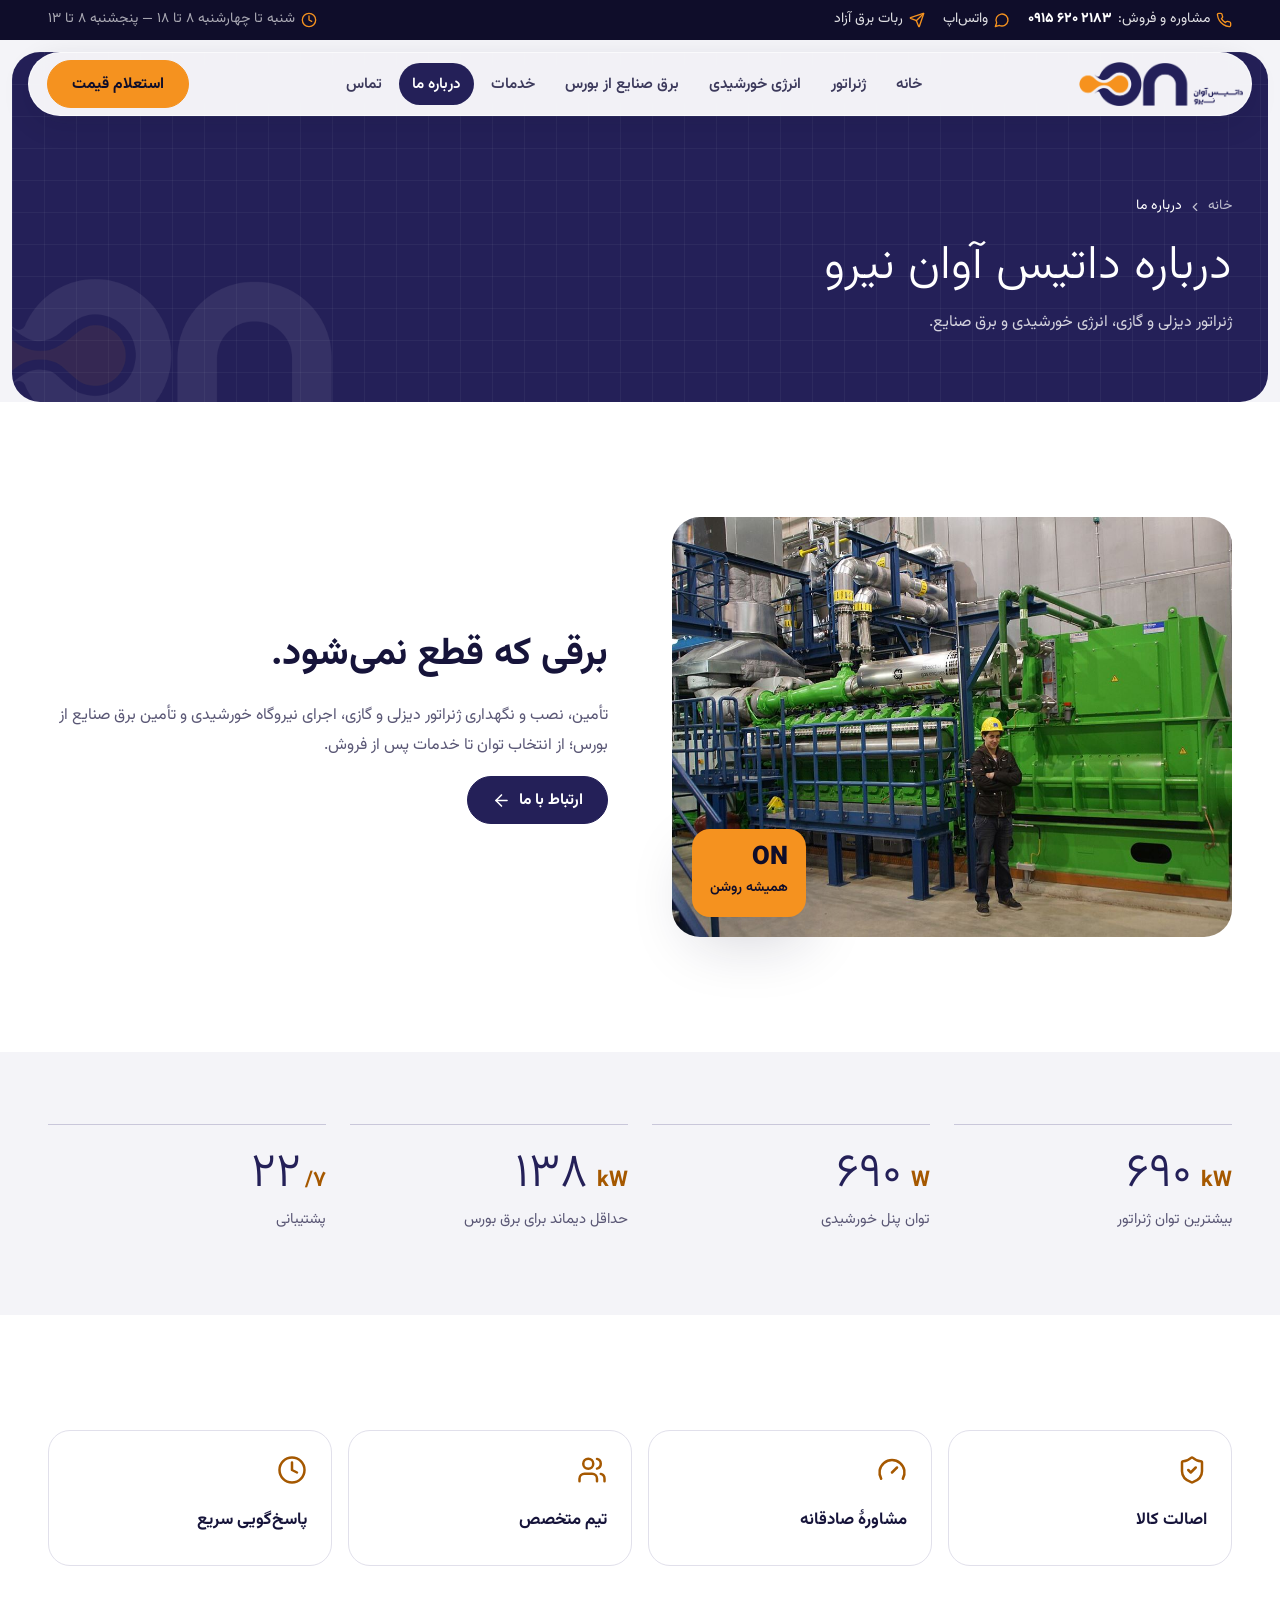
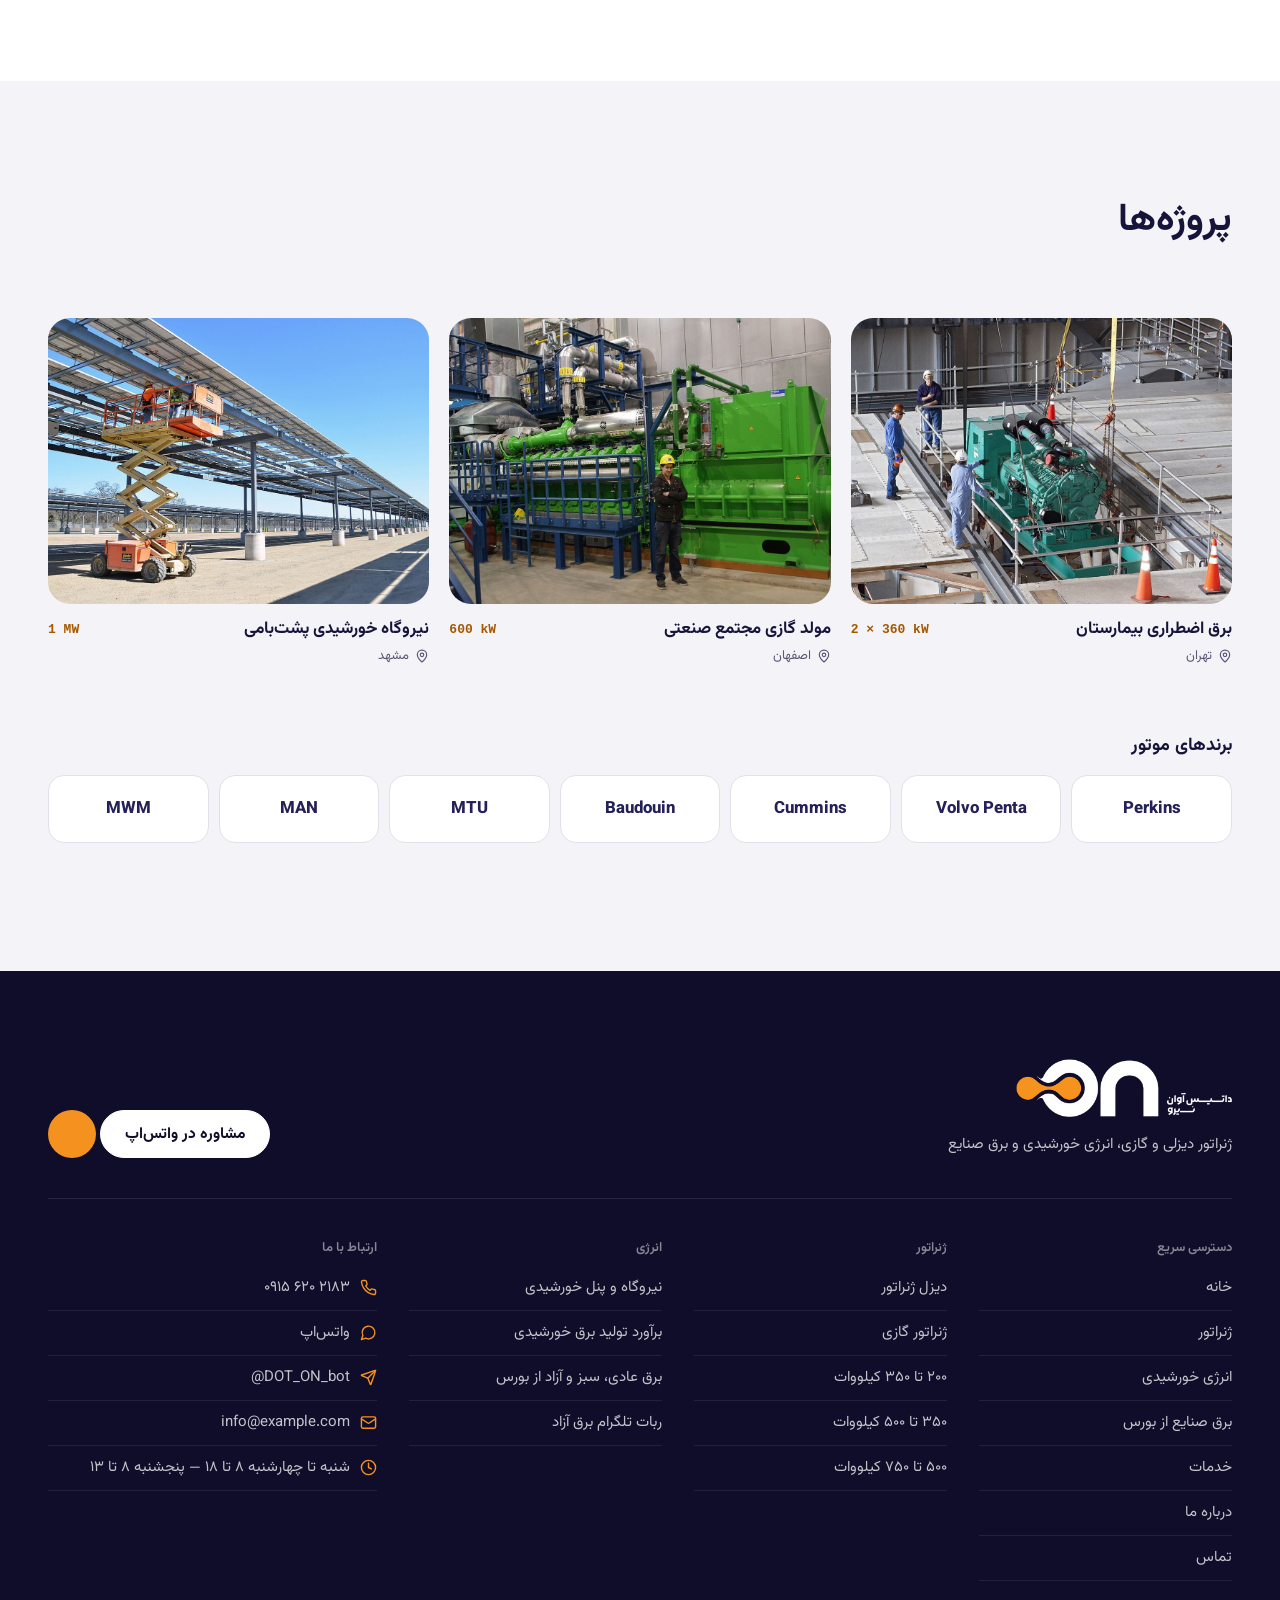
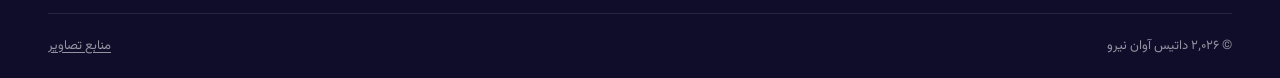
==== commit 45894f47: "Simplify design, add gas generators and new contact details - Declutter all pages: shorter copy, ima" ====
--- a/site/about.html
+++ b/site/about.html
@@ -23,7 +23,7 @@
           <a href="index.html">خانه</a><svg class="icon" aria-hidden="true"><use href="#i-chevron-left"></use></svg><span aria-current="page">درباره ما</span>
         </nav>
         <h1>درباره داتیس آوان نیرو</h1>
-        <p>تأمین‌کنندهٔ راهکارهای برق اضطراری و پشتیبان برای صنایع، ساختمان‌ها و مراکز حیاتی.</p>
+        <p>ژنراتور دیزلی و گازی، انرژی خورشیدی و برق صنایع.</p>
       </div>
     </section>
 
@@ -31,69 +31,37 @@
     <section class="section section--white">
       <div class="container split">
         <div class="split__media reveal">
-          <img src="assets/img/plant.jpg" alt="موتورخانهٔ دیزل ژنراتورهای صنعتی" loading="lazy" width="1200" height="868">
-          <div class="split__badge"><strong>ON</strong><span>همیشه روشن، همیشه در دسترس</span></div>
+          <img src="assets/img/gas-1.jpg" alt="ژنراتور گازی صنعتی" loading="lazy" width="1200" height="799">
+          <div class="split__badge"><strong>ON</strong><span>همیشه روشن</span></div>
         </div>
         <div>
-          <span class="eyebrow">داستان ما</span>
-          <h2>ماموریت ما: برقی که هیچ‌وقت قطع نمی‌شود</h2>
-          <p class="text-muted">داتیس آوان نیرو با تکیه بر تیمی از مهندسان برق و مکانیک، در زمینهٔ طراحی، تأمین، نصب و نگهداری دیزل ژنراتور و تابلوهای برق فعالیت می‌کند. نام «ON» در نشان ما، تعهد ما به روشن نگه‌داشتن کسب‌وکار مشتریان است.</p>
-          <p class="text-muted">ما به‌جای فروش صرف دستگاه، راهکار کامل ارائه می‌دهیم: از محاسبهٔ دقیق بار و انتخاب ظرفیت مناسب تا راه‌اندازی، آموزش و قرارداد سرویس بلندمدت.</p>
+          <h2>برقی که قطع نمی‌شود.</h2>
+          <p class="text-muted">تأمین، نصب و نگهداری ژنراتور دیزلی و گازی، اجرای نیروگاه خورشیدی و تأمین برق صنایع از بورس؛ از انتخاب توان تا خدمات پس از فروش.</p>
           <a class="btn" href="contact.html">ارتباط با ما<svg class="icon" aria-hidden="true"><use href="#i-arrow-left"></use></svg></a>
         </div>
       </div>
     </section>
 
-    <section class="section section--tight" aria-label="آمار شرکت" style="padding-top: 0;">
+    <section class="section section--tight" aria-label="در یک نگاه">
       <div class="container"><ul class="stats" id="stats" style="margin-top: 0;"></ul></div>
     </section>
 
-    <section class="section">
+    <section class="section section--white">
       <div class="container">
-        <div class="sec-head">
-          <div class="sec-head__text">
-            <span class="eyebrow">ارزش‌های ما</span>
-            <h2>آنچه به آن پایبندیم</h2>
-          </div>
-        </div>
         <div class="values">
-          <div class="value reveal"><svg class="icon" aria-hidden="true"><use href="#i-shield-check"></use></svg><h3>اصالت کالا</h3><p>موتور و آلترناتور اصل با اسناد و شمارهٔ سریال قابل ردیابی.</p></div>
-          <div class="value reveal"><svg class="icon" aria-hidden="true"><use href="#i-gauge"></use></svg><h3>مشاورهٔ صادقانه</h3><p>پیشنهاد توانی که واقعاً نیاز دارید؛ نه بیشتر و نه کمتر.</p></div>
-          <div class="value reveal"><svg class="icon" aria-hidden="true"><use href="#i-users"></use></svg><h3>تیم متخصص</h3><p>مهندسان و تکنسین‌های آموزش‌دیده برای نصب و سرویس.</p></div>
-          <div class="value reveal"><svg class="icon" aria-hidden="true"><use href="#i-clock"></use></svg><h3>پاسخ‌گویی سریع</h3><p>پشتیبانی ۲۴ ساعته و اعزام تیم در شرایط اضطراری.</p></div>
+          <div class="value reveal"><svg class="icon" aria-hidden="true"><use href="#i-shield-check"></use></svg><h3>اصالت کالا</h3></div>
+          <div class="value reveal"><svg class="icon" aria-hidden="true"><use href="#i-gauge"></use></svg><h3>مشاورهٔ صادقانه</h3></div>
+          <div class="value reveal"><svg class="icon" aria-hidden="true"><use href="#i-users"></use></svg><h3>تیم متخصص</h3></div>
+          <div class="value reveal"><svg class="icon" aria-hidden="true"><use href="#i-clock"></use></svg><h3>پاسخ‌گویی سریع</h3></div>
         </div>
       </div>
     </section>
 
-    <section class="section section--white" id="projects-sec">
+    <section class="section" id="projects-sec">
       <div class="container">
-        <div class="sec-head">
-          <div class="sec-head__text">
-            <span class="eyebrow">پروژه‌ها</span>
-            <h2>پروژه‌های اجراشده</h2>
-            <p>بخشی از پروژه‌هایی که تأمین، نصب و راه‌اندازی آن‌ها را انجام داده‌ایم.</p>
-          </div>
-        </div>
+        <div class="sec-head"><div class="sec-head__text"><h2>پروژه‌ها</h2></div></div>
         <div class="projects" id="projects"></div>
-      </div>
-    </section>
-
-    <!-- TODO: گواهینامه‌ها و نمایندگی‌های واقعی را جایگزین کنید -->
-    <section class="section">
-      <div class="container">
-        <div class="sec-head">
-          <div class="sec-head__text">
-            <span class="eyebrow">اعتبار و گواهینامه‌ها</span>
-            <h2>گواهینامه‌ها و استانداردها</h2>
-          </div>
-        </div>
-        <div class="certs">
-          <div class="cert"><svg class="icon" aria-hidden="true"><use href="#i-award"></use></svg><span>ISO 9001</span></div>
-          <div class="cert"><svg class="icon" aria-hidden="true"><use href="#i-award"></use></svg><span>ISO 8528 (استاندارد ژنراتور)</span></div>
-          <div class="cert"><svg class="icon" aria-hidden="true"><use href="#i-award"></use></svg><span>عضویت سندیکای صنعت برق</span></div>
-          <div class="cert"><svg class="icon" aria-hidden="true"><use href="#i-award"></use></svg><span>گواهی تأیید صلاحیت</span></div>
-        </div>
-        <div style="margin-top: 48px;">
+        <div style="margin-top: 56px;">
           <h3 style="margin-bottom: 16px;">برندهای موتور</h3>
           <ul class="brands" id="brands"></ul>
         </div>
--- a/site/assets/css/style.css
+++ b/site/assets/css/style.css
@@ -260,7 +260,7 @@
 .hero::before {
   content: ""; position: absolute; inset: 0; z-index: -1;
   background:
-    linear-gradient(270deg, rgba(15,13,42,.92) 0%, rgba(23,21,61,.72) 42%, rgba(23,21,61,.25) 75%, rgba(23,21,61,.15) 100%),
+    linear-gradient(270deg, rgba(15,13,42,.9) 0%, rgba(23,21,61,.7) 45%, rgba(23,21,61,.55) 75%, rgba(23,21,61,.6) 100%),
     linear-gradient(0deg, rgba(15,13,42,.95) 0%, rgba(15,13,42,.35) 34%, transparent 60%);
 }
 .hero__inner { display: grid; gap: 32px; padding-top: calc(var(--header-space) + clamp(48px, 9vw, 120px)); padding-bottom: 104px; }
@@ -871,6 +871,100 @@
 .elig__result a { font-weight: 700; text-decoration: underline; text-underline-offset: 3px; }
 .timeline--light li + li { border-color: rgba(255,255,255,.12); }
 
+/* ---------- Top bar (phone on every page) ---------- */
+.topbar { background: var(--navy-950); color: rgba(255,255,255,.88); font-size: .875rem; position: relative; z-index: 41; }
+.topbar__in { max-width: var(--container); margin-inline: auto; padding-inline: var(--gutter); min-height: 40px; display: flex; align-items: center; justify-content: space-between; gap: 16px; }
+.topbar__group { display: flex; align-items: center; gap: 6px 18px; flex-wrap: wrap; }
+.topbar a, .topbar__hours { display: inline-flex; align-items: center; gap: 6px; min-height: 40px; }
+.topbar a:hover { color: #fff; }
+.topbar a .ltr { font-weight: 800; color: #fff; }
+.topbar .icon { width: 16px; height: 16px; color: var(--orange); }
+.topbar__hours { color: rgba(255,255,255,.65); display: none; }
+@media (min-width: 1024px) { .topbar__hours { display: inline-flex; } }
+@media (max-width: 520px) {
+  .hide-sm { display: none; }
+  .topbar__group { gap: 4px 14px; }
+  .topbar a span:not(.ltr) { display: none; }
+  .topbar a:first-child span.ltr { display: inline; }
+}
+
+/* ---------- Back to top ---------- */
+.to-top {
+  position: fixed; inset-inline-end: 20px; bottom: 20px; z-index: 35;
+  width: 52px; height: 52px; border-radius: 50%; border: 0; display: grid; place-items: center;
+  background: var(--navy); color: #fff; box-shadow: var(--shadow-lg);
+  opacity: 0; transform: translateY(16px) scale(.9); pointer-events: none;
+  transition: opacity 250ms, transform 300ms var(--ease-out), background-color var(--dur);
+}
+.to-top .icon { width: 22px; height: 22px; }
+.to-top:hover { background: var(--orange); color: var(--navy-950); }
+.to-top.is-visible { opacity: 1; transform: none; pointer-events: auto; }
+@media (max-width: 1239px) { .to-top { bottom: calc(84px + env(safe-area-inset-bottom, 0px)); width: 46px; height: 46px; } }
+
+/* ---------- 4-up product grid (home) ---------- */
+.grid-products--4 { grid-template-columns: repeat(auto-fill, minmax(min(100%, 260px), 1fr)); }
+.pcard__type { display: inline-flex; align-items: center; gap: 5px; }
+.pcard__type .icon { width: 14px; height: 14px; color: var(--orange-text); }
+
+/* ---------- Services rail (Apple "Get to know" style) ---------- */
+.rail-head { display: flex; align-items: end; justify-content: space-between; gap: 16px; flex-wrap: wrap; margin-bottom: 28px; }
+.rail-head h2 { margin: 0; font-size: clamp(1.8rem, 4vw, 3rem); }
+.rail {
+  display: flex; gap: 20px; overflow-x: auto; scroll-snap-type: x mandatory; scrollbar-width: none;
+  padding-inline: max(var(--gutter), calc((100vw - var(--container)) / 2 + var(--gutter)));
+  scroll-padding-inline: max(var(--gutter), calc((100vw - var(--container)) / 2 + var(--gutter)));
+  padding-block: 4px 12px;
+}
+.rail::-webkit-scrollbar { display: none; }
+.xcard {
+  position: relative; flex: 0 0 clamp(260px, 28vw, 360px); aspect-ratio: 3 / 5; max-height: 620px;
+  border-radius: var(--r-xl); overflow: hidden; scroll-snap-align: start; background: var(--navy-900); isolation: isolate;
+}
+.xcard img { position: absolute; inset: 0; width: 100%; height: 100%; object-fit: cover; z-index: -2; transition: transform 700ms var(--ease-out); }
+.xcard:hover img { transform: scale(1.04); }
+.xcard::before { content: ""; position: absolute; inset: 0; z-index: -1; background: linear-gradient(180deg, rgba(15,13,42,.82) 0%, rgba(15,13,42,.35) 38%, transparent 60%); }
+.xcard__text { padding: 26px 24px; color: #fff; }
+.xcard__kicker { display: block; font-size: .875rem; font-weight: 700; color: var(--orange); margin-bottom: 6px; }
+.xcard__title { color: #fff; font-size: clamp(1.35rem, 2.2vw, 1.7rem); font-weight: 800; line-height: 1.45; margin: 0; }
+.xcard__more {
+  position: absolute; bottom: 20px; inset-inline-end: 20px; width: 44px; height: 44px; border-radius: 50%; border: 0;
+  display: grid; place-items: center; background: rgba(255,255,255,.92); color: var(--navy-950); box-shadow: var(--shadow);
+  transition: transform 250ms var(--ease-out), background-color var(--dur);
+}
+.xcard__more:hover { transform: scale(1.08); background: var(--orange); }
+.xcard__more .icon { width: 22px; height: 22px; stroke-width: 2.5; }
+.rail-nav { display: flex; gap: 10px; }
+.rail-btn { width: 44px; height: 44px; border-radius: 50%; border: 0; background: var(--navy-100); color: var(--navy); display: grid; place-items: center; transition: background-color var(--dur); }
+.rail-btn:hover { background: var(--navy-200); }
+.rail-btn .icon { width: 22px; height: 22px; }
+
+.svc-modal { border: 0; padding: 0; border-radius: var(--r-xl); width: min(640px, calc(100vw - 32px)); max-height: calc(100vh - 48px); overflow: auto; background: #fff; color: var(--ink); box-shadow: var(--shadow-lg); }
+.svc-modal::backdrop { background: rgba(15,13,42,.6); backdrop-filter: blur(4px); }
+.svc-modal img { width: 100%; aspect-ratio: 16 / 9; object-fit: cover; }
+.svc-modal__body { padding: 24px 28px 28px; display: grid; gap: 10px; }
+.svc-modal__body h3 { font-size: 1.6rem; margin: 0; }
+.svc-modal__body p { color: var(--muted); margin: 0; }
+.svc-modal ul { display: grid; gap: 6px; }
+.svc-modal li { display: flex; gap: 8px; align-items: center; }
+.svc-modal li .icon { color: var(--success); width: 18px; height: 18px; }
+.svc-modal .btn { justify-self: start; margin-top: 8px; }
+.svc-modal__close { position: absolute; top: 14px; inset-inline-end: 14px; width: 40px; height: 40px; border-radius: 50%; border: 0; background: rgba(255,255,255,.92); display: grid; place-items: center; box-shadow: var(--shadow); }
+
+/* ---------- Telegram bot box ---------- */
+.tg-card { display: grid; gap: 20px; align-items: center; background: linear-gradient(135deg, #229ed9 0%, #1b7fb8 100%); color: #fff; border-radius: var(--r-xl); padding: clamp(22px, 4vw, 40px); }
+@media (min-width: 800px) { .tg-card { grid-template-columns: auto 1fr auto; gap: 28px; } }
+.tg-card__icon { width: 72px; height: 72px; border-radius: 50%; background: rgba(255,255,255,.18); display: grid; place-items: center; }
+.tg-card__icon .icon { width: 34px; height: 34px; }
+.tg-card h3 { color: #fff; font-size: 1.45rem; margin: 0 0 4px; }
+.tg-card p { margin: 0; color: rgba(255,255,255,.88); }
+.tg-card .btn { --btn-bg: #fff; --btn-fg: #145a83; --btn-bd: #fff; }
+.tg-card .btn:hover { --btn-bg: #e8f6fd; --btn-bd: #e8f6fd; }
+
+/* ---------- Quick contact band ---------- */
+.cta .contact-band { display: flex; flex-wrap: wrap; align-items: center; justify-content: space-between; gap: 24px; }
+.contact-band h2 { margin: 0; }
+.contact-band .actions { display: flex; flex-wrap: wrap; gap: 10px; }
+
 /* ---------- Scroll reveal (starts visible, only slides) ---------- */
 .reveal { transform: translateY(14px); transition: transform 700ms var(--ease-out); }
 .reveal.is-in { transform: none; }
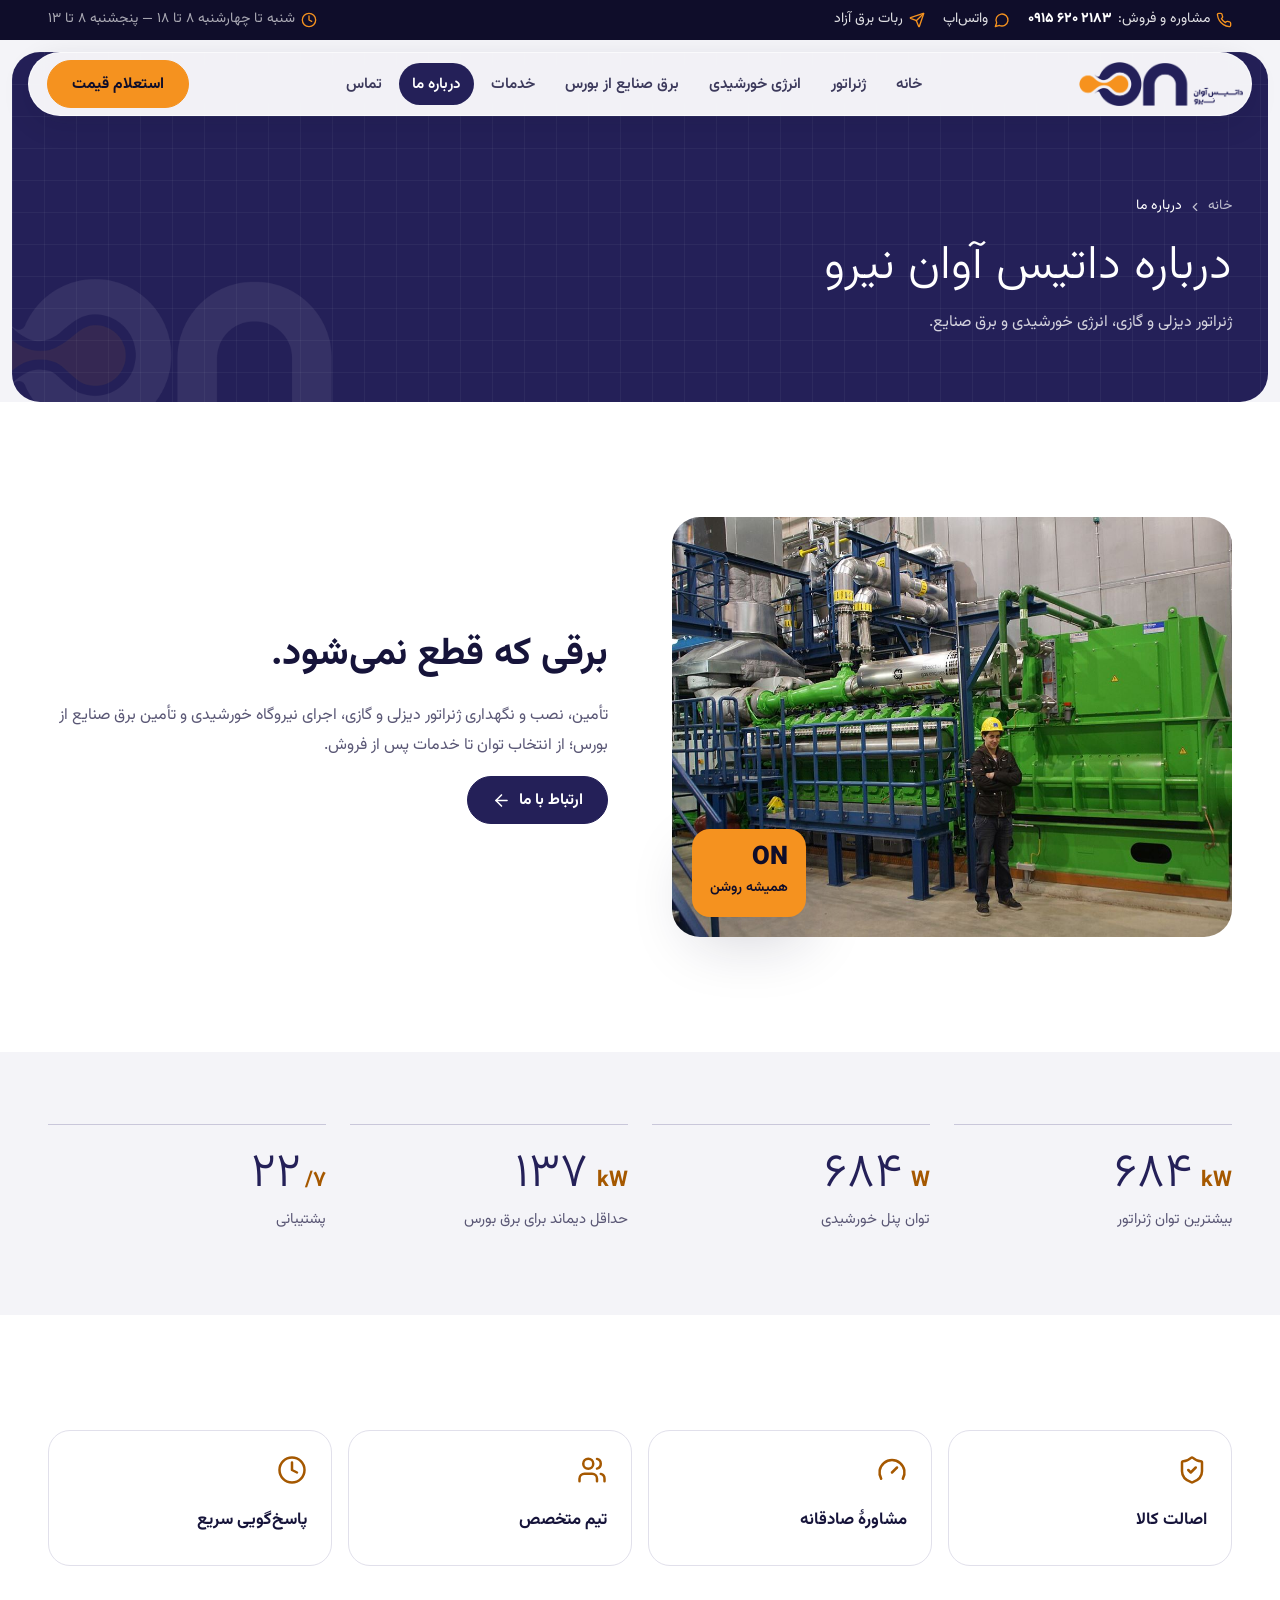
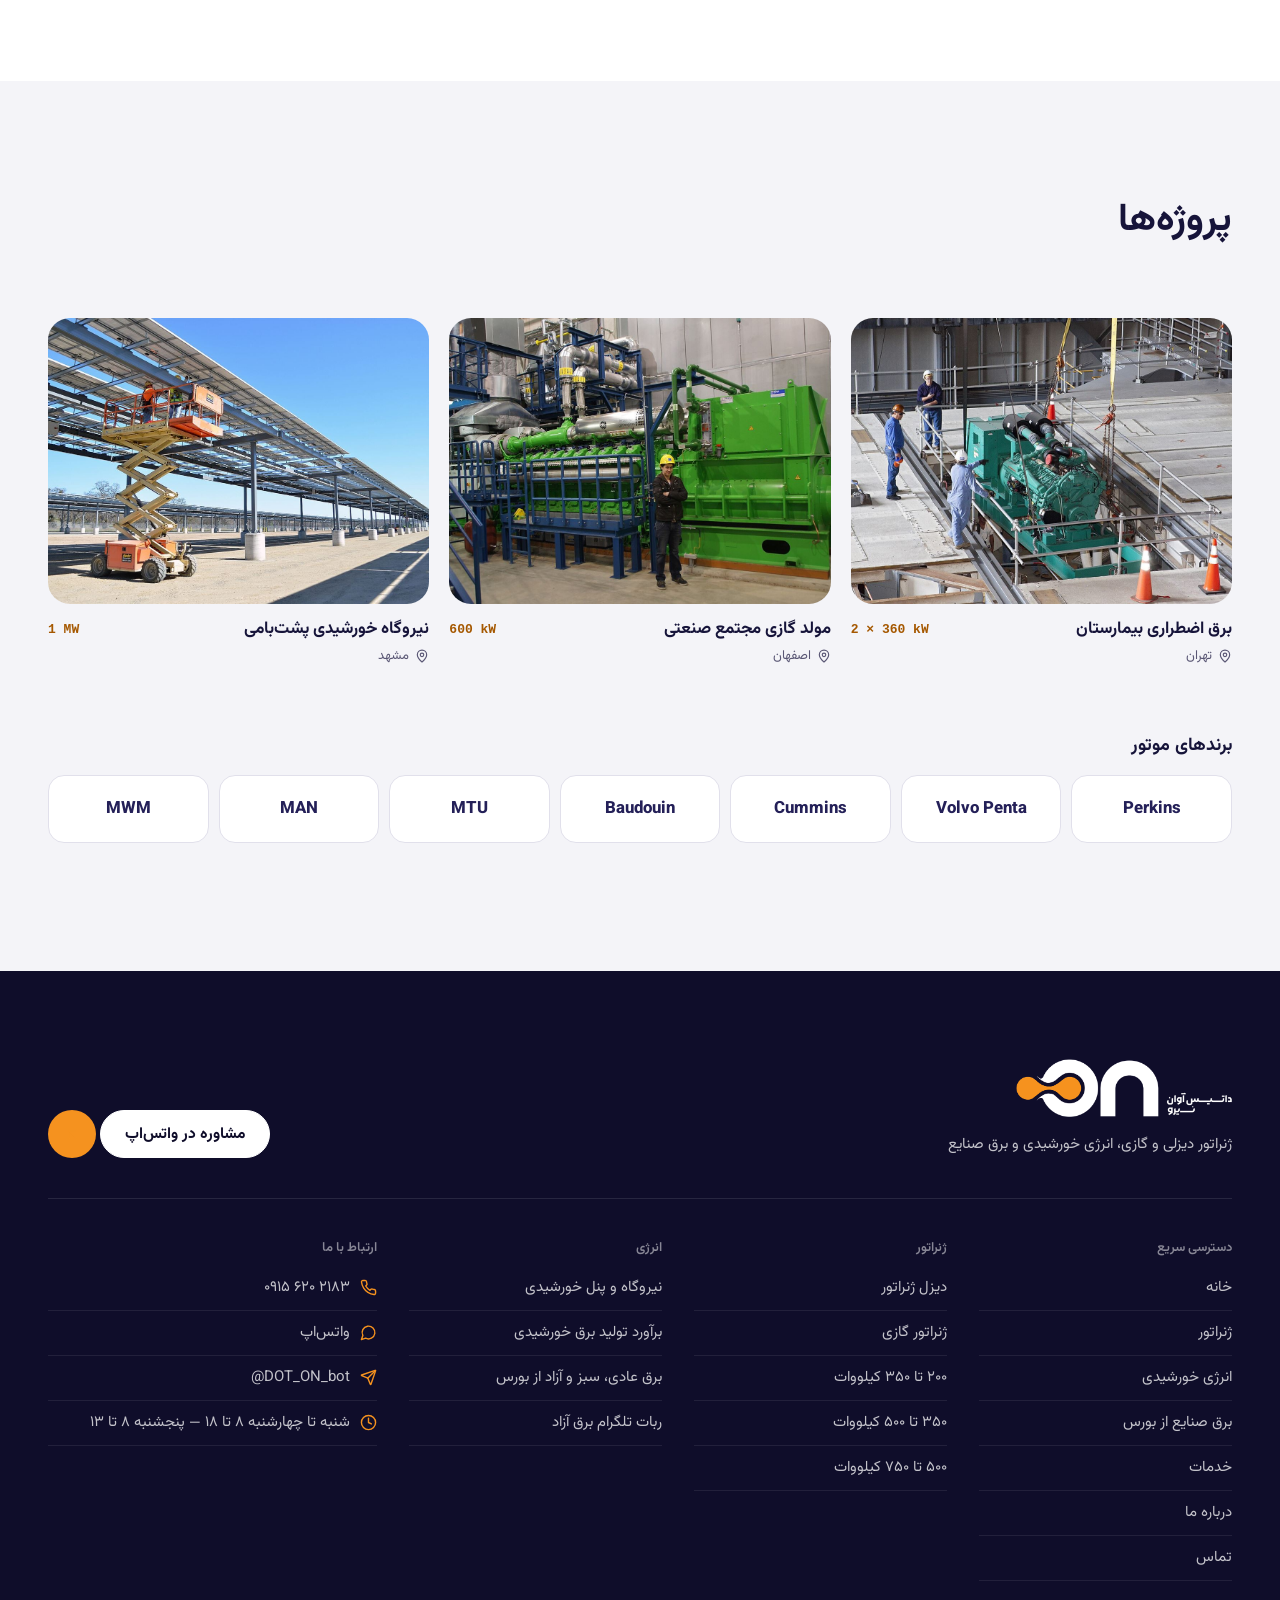
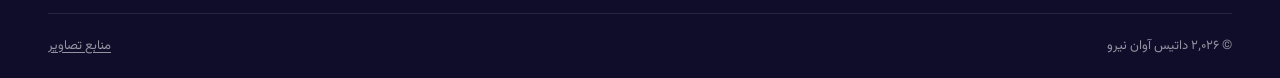
==== commit dd009dea: "Harden site security Fixes: - A malformed link such as products.html#range-%E0 threw in   decodeURIC" ====
--- a/site/about.html
+++ b/site/about.html
@@ -1,5 +1,5 @@
 <!doctype html>
-<html lang="fa" dir="rtl" class="no-js">
+<html lang="fa" dir="rtl">
 <head>
   <meta charset="utf-8">
   <meta name="viewport" content="width=device-width, initial-scale=1, viewport-fit=cover">
@@ -10,7 +10,6 @@
   <link rel="apple-touch-icon" href="assets/img/logo/icon-180.png">
   <link rel="preload" href="assets/fonts/Vazirmatn-wght.woff2" as="font" type="font/woff2" crossorigin>
   <link rel="stylesheet" href="assets/css/style.css">
-  <script>document.documentElement.classList.replace("no-js", "js");</script>
 </head>
 <body data-page="about">
   <a class="skip-link" href="#main">پرش به محتوای اصلی</a>
--- a/site/assets/css/style.css
+++ b/site/assets/css/style.css
@@ -73,6 +73,7 @@
 
 /* ---------- Base ---------- */
 *, *::before, *::after { box-sizing: border-box; }
+[hidden] { display: none !important; }
 html { -webkit-text-size-adjust: 100%; scroll-behavior: smooth; scroll-padding-top: calc(var(--header-space) + 16px); }
 body {
   margin: 0; font-family: var(--font); font-size: 16px; line-height: 1.85;
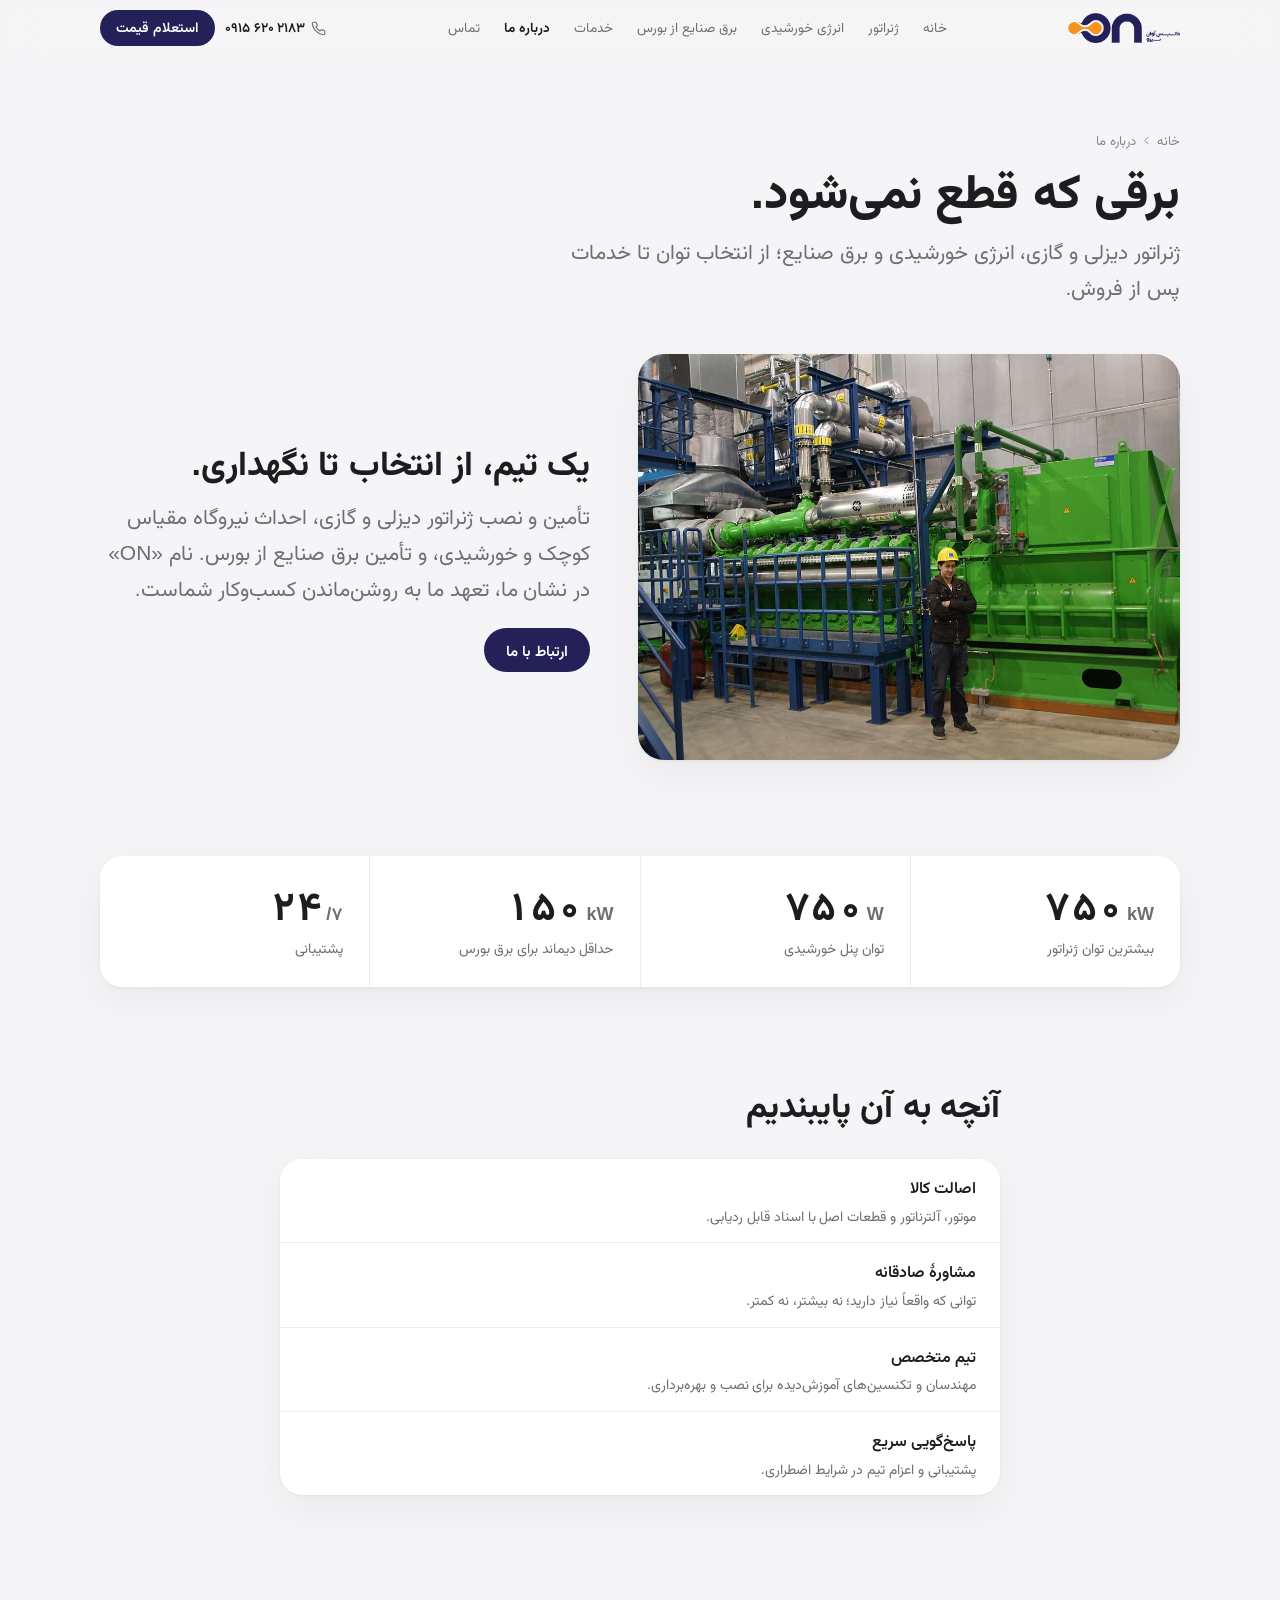
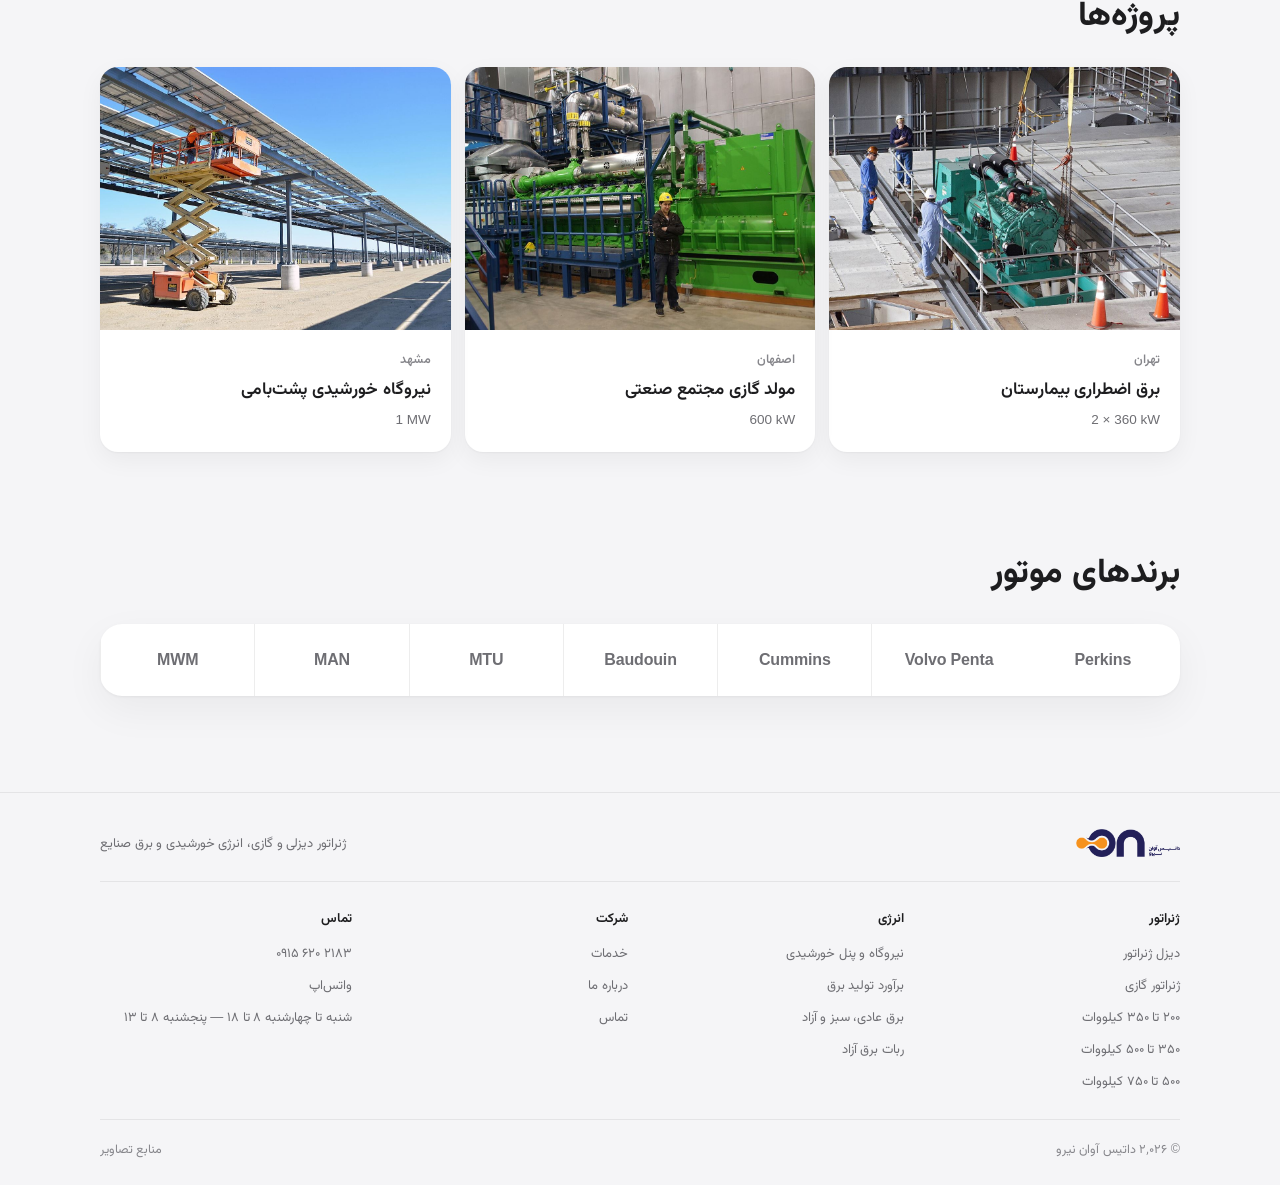
==== commit 57ee290a: "Redesign site with a calmer, Apple-style visual system Unified white panels with hairline dividers o" ====
--- a/site/about.html
+++ b/site/about.html
@@ -3,9 +3,9 @@
 <head>
   <meta charset="utf-8">
   <meta name="viewport" content="width=device-width, initial-scale=1, viewport-fit=cover">
-  <title>درباره ما و پروژه‌ها | داتیس آوان نیرو</title>
-  <meta name="description" content="آشنایی با داتیس آوان نیرو، ارزش‌ها، گواهینامه‌ها و پروژه‌های اجراشده در زمینهٔ تأمین و نصب دیزل ژنراتور.">
-  <meta name="theme-color" content="#242058">
+  <title>درباره ما | داتیس آوان نیرو</title>
+  <meta name="description" content="داتیس آوان نیرو؛ تأمین، نصب و نگهداری ژنراتور دیزلی و گازی، نیروگاه خورشیدی و تأمین برق صنایع از بورس.">
+  <meta name="theme-color" content="#f5f5f7">
   <link rel="icon" type="image/png" sizes="64x64" href="assets/img/logo/icon-64.png">
   <link rel="apple-touch-icon" href="assets/img/logo/icon-180.png">
   <link rel="preload" href="assets/fonts/Vazirmatn-wght.woff2" as="font" type="font/woff2" crossorigin>
@@ -16,54 +16,52 @@
   <div id="site-header"></div>
 
   <main id="main">
-    <section class="page-hero frame blueprint on-dark">
-      <div class="container">
-        <nav class="breadcrumb" aria-label="مسیر صفحه">
-          <a href="index.html">خانه</a><svg class="icon" aria-hidden="true"><use href="#i-chevron-left"></use></svg><span aria-current="page">درباره ما</span>
-        </nav>
-        <h1>درباره داتیس آوان نیرو</h1>
-        <p>ژنراتور دیزلی و گازی، انرژی خورشیدی و برق صنایع.</p>
-      </div>
+    <section class="wrap page-hero">
+      <nav class="crumbs" aria-label="مسیر صفحه"><a href="index.html">خانه</a><svg class="icon" aria-hidden="true"><use href="#i-chevron-left"></use></svg><span aria-current="page">درباره ما</span></nav>
+      <h1>برقی که قطع نمی‌شود.</h1>
+      <p class="lede">ژنراتور دیزلی و گازی، انرژی خورشیدی و برق صنایع؛ از انتخاب توان تا خدمات پس از فروش.</p>
+      
     </section>
 
     <!-- TODO: متن معرفی واقعی شرکت را جایگزین کنید -->
-    <section class="section section--white">
-      <div class="container split">
-        <div class="split__media reveal">
-          <img src="assets/img/gas-1.jpg" alt="ژنراتور گازی صنعتی" loading="lazy" width="1200" height="799">
-          <div class="split__badge"><strong>ON</strong><span>همیشه روشن</span></div>
-        </div>
+    <section class="sec" style="padding-top:16px;">
+      <div class="wrap split">
+        <div class="split__media"><img src="assets/img/gas-1.jpg" alt="ژنراتور گازی صنعتی" loading="lazy" width="1200" height="799"></div>
         <div>
-          <h2>برقی که قطع نمی‌شود.</h2>
-          <p class="text-muted">تأمین، نصب و نگهداری ژنراتور دیزلی و گازی، اجرای نیروگاه خورشیدی و تأمین برق صنایع از بورس؛ از انتخاب توان تا خدمات پس از فروش.</p>
-          <a class="btn" href="contact.html">ارتباط با ما<svg class="icon" aria-hidden="true"><use href="#i-arrow-left"></use></svg></a>
+          <h2>یک تیم، از انتخاب تا نگهداری.</h2>
+          <p class="lede">تأمین و نصب ژنراتور دیزلی و گازی، احداث نیروگاه مقیاس کوچک و خورشیدی، و تأمین برق صنایع از بورس. نام «ON» در نشان ما، تعهد ما به روشن‌ماندن کسب‌وکار شماست.</p>
+          <div class="actions" style="margin-top:22px;"><a class="btn" href="contact.html">ارتباط با ما</a></div>
         </div>
       </div>
     </section>
 
-    <section class="section section--tight" aria-label="در یک نگاه">
-      <div class="container"><ul class="stats" id="stats" style="margin-top: 0;"></ul></div>
+    <section class="sec">
+      <div class="wrap"><div class="panel"><div class="cells" id="stats" aria-label="در یک نگاه"></div></div></div>
     </section>
 
-    <section class="section section--white">
-      <div class="container">
-        <div class="values">
-          <div class="value reveal"><svg class="icon" aria-hidden="true"><use href="#i-shield-check"></use></svg><h3>اصالت کالا</h3></div>
-          <div class="value reveal"><svg class="icon" aria-hidden="true"><use href="#i-gauge"></use></svg><h3>مشاورهٔ صادقانه</h3></div>
-          <div class="value reveal"><svg class="icon" aria-hidden="true"><use href="#i-users"></use></svg><h3>تیم متخصص</h3></div>
-          <div class="value reveal"><svg class="icon" aria-hidden="true"><use href="#i-clock"></use></svg><h3>پاسخ‌گویی سریع</h3></div>
+    <section class="sec">
+      <div class="wrap wrap--read">
+        <div class="head"><div><h2>آنچه به آن پایبندیم</h2></div></div>
+        <div class="panel">
+          <div class="row"><div class="row__main"><span class="row__title">اصالت کالا</span><span class="row__text">موتور، آلترناتور و قطعات اصل با اسناد قابل ردیابی.</span></div></div>
+          <div class="row"><div class="row__main"><span class="row__title">مشاورهٔ صادقانه</span><span class="row__text">توانی که واقعاً نیاز دارید؛ نه بیشتر، نه کمتر.</span></div></div>
+          <div class="row"><div class="row__main"><span class="row__title">تیم متخصص</span><span class="row__text">مهندسان و تکنسین‌های آموزش‌دیده برای نصب و بهره‌برداری.</span></div></div>
+          <div class="row"><div class="row__main"><span class="row__title">پاسخ‌گویی سریع</span><span class="row__text">پشتیبانی و اعزام تیم در شرایط اضطراری.</span></div></div>
         </div>
       </div>
     </section>
 
-    <section class="section" id="projects-sec">
-      <div class="container">
-        <div class="sec-head"><div class="sec-head__text"><h2>پروژه‌ها</h2></div></div>
-        <div class="projects" id="projects"></div>
-        <div style="margin-top: 56px;">
-          <h3 style="margin-bottom: 16px;">برندهای موتور</h3>
-          <ul class="brands" id="brands"></ul>
-        </div>
+    <section class="sec" id="projects-sec">
+      <div class="wrap">
+        <div class="head"><div><h2>پروژه‌ها</h2></div></div>
+        <div class="grid grid--3" id="projects"></div>
+      </div>
+    </section>
+
+    <section class="sec">
+      <div class="wrap">
+        <div class="head"><div><h2>برندهای موتور</h2></div></div>
+        <div class="panel"><ul class="brands" id="brands"></ul></div>
       </div>
     </section>
   </main>
--- a/site/assets/css/style.css
+++ b/site/assets/css/style.css
@@ -1,7 +1,9 @@
 /* ==========================================================================
-   داتیس آوان نیرو — Diesel Generator Catalog
-   Layout: inset rounded frames on a cool off-white ground, a floating pill
-   header, hairline-divided content, one animated ATS diagram as the bold moment.
+   داتیس آوان نیرو — Apple-style system (light ground, unified white surfaces,
+   hairline dividers, glass only where layers overlap, one accent).
+   Tokens follow the apple-design skill; Persian adaptations:
+   - Persian glyphs from Vazirmatn (unicode-range), Latin/digits-in-Latin from the system face
+   - no letter-spacing on Persian headings (it breaks cursive joins); hierarchy via weight + size
    ========================================================================== */
 
 @font-face {
@@ -11,985 +13,555 @@
   font-weight: 100 900;
   font-style: normal;
   font-display: swap;
+  unicode-range: U+0600-06FF, U+0750-077F, U+08A0-08FF, U+200C-200F, U+FB50-FDFF, U+FE70-FEFF;
 }
 
 :root {
-  /* Brand (from the logo) */
-  --navy-950: #0f0d2a;
-  --navy-900: #17153d;
-  --navy: #242058;
-  --navy-700: #332e78;
-  --navy-500: #5b56a3;
-  --navy-300: #9d99cc;
-  --navy-200: #cfcde6;
-  --navy-100: #e8e7f3;
-  --navy-50: #f3f3f9;
-  --orange: #f5921f;
-  --orange-600: #e07d0c;
-  --orange-text: #a55800;
-  --orange-100: #ffe3c2;
-  --orange-50: #fff4e6;
-
-  /* Pastel tints for the process cards */
-  --tint-1: #ffe9d1;
-  --tint-2: #e6e4f7;
-  --tint-3: #dcefe5;
-  --tint-4: #fbf0c4;
-
-  /* Neutrals (biased toward the navy) */
-  --bg: #f4f4f8;
+  /* neutrals */
+  --bg: #f5f5f7;
   --surface: #ffffff;
-  --ink: #16143a;
-  --ink-2: #3d3a5c;
-  --muted: #5a5775;
-  --line: #e1e0eb;
-  --line-strong: #c9c7da;
-  --success: #15803d;
-  --danger: #b91c1c;
-
-  --font: "Vazirmatn", Tahoma, sans-serif;
-  --mono: ui-monospace, "Cascadia Mono", "SFMono-Regular", Consolas, monospace;
-
-  --r-sm: 10px;
-  --r: 16px;
-  --r-lg: 22px;
-  --r-xl: 28px;
-  --shadow-sm: 0 1px 2px rgba(22, 20, 58, .05), 0 1px 3px rgba(22, 20, 58, .07);
-  --shadow: 0 6px 18px rgba(22, 20, 58, .08), 0 2px 4px rgba(22, 20, 58, .04);
-  --shadow-lg: 0 24px 60px rgba(22, 20, 58, .18);
-
-  --container: 1240px;
-  --gutter: 16px;
-  --frame: 8px;                 /* inset of rounded frames from the viewport */
-  --bar-h: 60px;                /* header pill height */
-  --header-space: calc(var(--bar-h) + 12px);
-
-  --ease-out: cubic-bezier(.16, 1, .3, 1);
-  --dur: 200ms;
-}
-@media (min-width: 768px) {
-  :root { --gutter: 28px; --frame: 12px; --bar-h: 64px; --header-space: calc(var(--bar-h) + 14px); }
-}
-
-/* ---------- Base ---------- */
+  --hover: #fbfbfd;
+  --text: #1d1d1f;
+  --text-body: #424245;
+  --text-2: #6e6e73;
+  --text-3: #86868b;
+  --text-4: #aeaeb2;
+  --faint: #d2d2d7;
+  --hairline: rgba(0, 0, 0, 0.07);
+  --track: #e8e8ed;
+
+  /* one accent = brand navy (from the logo); brand orange only as "heat" */
+  --accent: #242058;
+  --accent-hover: #34307a;
+  --accent-link: #3b37a6;
+  --heat: #f5921f;
+  --heat-text: #b35f00;
+  --live: #30d158;
+  --danger: #d70015;
+  --tg: #229ed9;
+
+  --grad-cta: linear-gradient(135deg, #242058 0%, #3b37a6 100%);
+  --grad-tg: linear-gradient(135deg, #229ed9 0%, #2b6fd6 100%);
+
+  --font: "Vazirmatn", -apple-system, BlinkMacSystemFont, "SF Pro Text", "Segoe UI", "Helvetica Neue", Tahoma, sans-serif;
+  --mono: ui-monospace, "SF Mono", Menlo, Consolas, monospace;
+
+  --r-pill: 999px;
+  --r-chip: 6px;
+  --r-thumb: 12px;
+  --r-sheet: 16px;
+  --r-card: 18px;
+  --r-panel: 22px;
+  --r-hero: 26px;
+
+  --sh-card: 0 1px 2px rgba(0,0,0,.04), 0 8px 24px rgba(0,0,0,.05);
+  --sh-panel: 0 1px 3px rgba(0,0,0,.05), 0 14px 40px rgba(0,0,0,.05);
+  --sh-lift: 0 12px 32px rgba(0,0,0,.1);
+  --sh-cta: 0 20px 54px rgba(36,32,88,.28);
+  --sh-overlay: 0 2px 8px rgba(0,0,0,.10), 0 30px 80px rgba(0,0,0,.24);
+
+  --max-read: 720px;
+  --max-grid: 1080px;
+  --pad-x: 22px;
+  --section: clamp(48px, 8vw, 96px);
+  --nav-h: 56px;
+
+  --ease-spring: cubic-bezier(0.32, 0.72, 0, 1);
+  --ease-out-quart: cubic-bezier(0.25, 1, 0.5, 1);
+}
+
+/* ---------- base ---------- */
 *, *::before, *::after { box-sizing: border-box; }
 [hidden] { display: none !important; }
-html { -webkit-text-size-adjust: 100%; scroll-behavior: smooth; scroll-padding-top: calc(var(--header-space) + 16px); }
+html { -webkit-text-size-adjust: 100%; scroll-behavior: smooth; scroll-padding-top: calc(var(--nav-h) + 16px); font-optical-sizing: auto; }
 body {
-  margin: 0; font-family: var(--font); font-size: 16px; line-height: 1.85;
-  color: var(--ink); background: var(--bg); -webkit-font-smoothing: antialiased; overflow-x: hidden;
+  margin: 0; background: var(--bg); color: var(--text); font-family: var(--font);
+  font-size: 17px; line-height: 1.8; -webkit-font-smoothing: antialiased; -moz-osx-font-smoothing: grayscale;
+  overflow-x: hidden;
 }
 img { max-width: 100%; height: auto; display: block; }
 a { color: inherit; text-decoration: none; }
 button, input, select, textarea { font: inherit; color: inherit; }
 button { cursor: pointer; }
-h1, h2, h3, h4 { margin: 0 0 .5em; line-height: 1.4; font-weight: 700; color: var(--ink); text-wrap: balance; }
-h1 { font-size: clamp(2rem, 5vw, 3.6rem); line-height: 1.3; }
-h2 { font-size: clamp(1.6rem, 3.2vw, 2.4rem); line-height: 1.35; }
-h3 { font-size: 1.125rem; }
-p { margin: 0 0 1em; }
+h1, h2, h3, h4 { margin: 0; color: var(--text); font-weight: 800; text-wrap: balance; }
+h1 { font-size: clamp(32px, 6vw, 56px); line-height: 1.25; }
+h2 { font-size: clamp(24px, 3.6vw, 34px); line-height: 1.35; font-weight: 750; }
+h3 { font-size: 17px; line-height: 1.5; font-weight: 650; }
+p { margin: 0; }
 ul, ol { margin: 0; padding: 0; list-style: none; }
 .ltr { direction: ltr; unicode-bidi: isolate; display: inline-block; }
-.mono { font-family: var(--mono); letter-spacing: .02em; }
-.text-muted { color: var(--muted); }
-.icon { width: 1.25em; height: 1.25em; flex: none; stroke: currentColor; fill: none; stroke-width: 2; stroke-linecap: round; stroke-linejoin: round; }
-:focus-visible { outline: 3px solid var(--orange); outline-offset: 3px; border-radius: 6px; }
+.num { font-variant-numeric: tabular-nums; }
+.lat { letter-spacing: -0.01em; }
+.icon { width: 1.15em; height: 1.15em; flex: none; stroke: currentColor; fill: none; stroke-width: 1.8; stroke-linecap: round; stroke-linejoin: round; }
+:focus-visible { outline: 3px solid rgba(59,55,166,.45); outline-offset: 2px; border-radius: 8px; }
 .sr-only { position: absolute !important; width: 1px; height: 1px; padding: 0; margin: -1px; overflow: hidden; clip: rect(0 0 0 0); white-space: nowrap; border: 0; }
-.skip-link { position: absolute; inset-inline-start: 16px; top: -60px; z-index: 200; background: var(--navy); color: #fff; padding: 10px 16px; border-radius: var(--r-sm); transition: top var(--dur); }
-.skip-link:focus { top: 12px; }
-
-.container { width: 100%; max-width: var(--container); margin-inline: auto; padding-inline: var(--gutter); }
-.section { padding-block: clamp(64px, 9vw, 120px); }
-.section--white { background: var(--surface); }
-.section--tight { padding-block: clamp(40px, 6vw, 72px); }
-
-/* Rounded frame inset from the viewport edges */
-.frame { margin-inline: var(--frame); border-radius: var(--r-xl); overflow: hidden; position: relative; isolation: isolate; }
-.blueprint {
-  background-color: var(--navy);
-  background-image:
-    linear-gradient(rgba(255,255,255,.045) 1px, transparent 1px),
-    linear-gradient(90deg, rgba(255,255,255,.045) 1px, transparent 1px);
-  background-size: 32px 32px;
-}
-.on-dark { color: #fff; }
-.on-dark h1, .on-dark h2, .on-dark h3 { color: #fff; }
-.lead { font-size: 1.05rem; color: var(--muted); }
-.on-dark .sec-head p, .on-dark .lead { color: rgba(255,255,255,.76); }
-.on-dark.section { margin-inline: var(--frame); border-radius: var(--r-xl); }
-
-/* ---------- Section heading ---------- */
-.sec-head { display: flex; flex-wrap: wrap; align-items: end; justify-content: space-between; gap: 16px 32px; margin-bottom: clamp(28px, 4vw, 52px); }
-.sec-head__text { max-width: 660px; min-width: 0; }
-.sec-head p { color: var(--muted); margin: 0; font-size: 1.05rem; }
-.sec-head--center { justify-content: center; text-align: center; }
-.sec-head--center .sec-head__text { margin-inline: auto; }
-
-.eyebrow {
-  display: inline-flex; align-items: center; gap: 8px; margin-bottom: 14px;
-  padding: 4px 14px 4px 12px; border-radius: 999px; background: var(--surface); border: 1px solid var(--line);
-  font-size: .8125rem; font-weight: 600; color: var(--ink-2); line-height: 1.8;
-}
-.eyebrow::before {
-  content: ""; width: 22px; height: 9px; flex: none;
-  background: url("data:image/svg+xml,%3Csvg xmlns='http://www.w3.org/2000/svg' viewBox='0 0 60 24'%3E%3Cpath fill='%23f5921f' d='M12 0c5 0 7.5 3 10.5 5.6C25 7.8 27 8.6 30 8.6s5-.8 7.5-3C40.5 3 43 0 48 0a12 12 0 0 1 0 24c-5 0-7.5-3-10.5-5.6-2.5-2.2-4.5-3-7.5-3s-5 .8-7.5 3C19.5 21 17 24 12 24A12 12 0 0 1 12 0Z'/%3E%3C/svg%3E") center / contain no-repeat;
-}
-.on-dark .eyebrow { background: rgba(255,255,255,.08); border-color: rgba(255,255,255,.16); color: rgba(255,255,255,.9); backdrop-filter: blur(6px); }
-
-/* ---------- Buttons ---------- */
+.skip-link { position: absolute; inset-inline-start: 16px; top: -60px; z-index: 200; background: var(--text); color: #fff; padding: 8px 16px; border-radius: var(--r-pill); font-size: 14px; }
+.skip-link:focus { top: 10px; }
+
+.wrap { width: 100%; max-width: calc(var(--max-grid) + 2 * var(--pad-x)); margin-inline: auto; padding-inline: var(--pad-x); }
+.wrap--read { max-width: calc(var(--max-read) + 2 * var(--pad-x)); }
+.sec { padding-block: var(--section); }
+.sec--tight { padding-block: clamp(28px, 5vw, 56px); }
+.sec + .sec { padding-top: 0; }
+
+/* ---------- type helpers ---------- */
+.eyebrow { display: inline-flex; align-items: center; gap: 8px; font-size: 13px; font-weight: 600; color: var(--text-3); }
+.lede { font-size: clamp(17px, 2.2vw, 21px); line-height: 1.7; color: var(--text-2); font-weight: 400; }
+.muted { color: var(--text-2); }
+.small { font-size: 14px; }
+.live-dot { width: 7px; height: 7px; border-radius: 50%; background: var(--live); animation: pulse-dot 2.2s infinite; flex: none; }
+@keyframes pulse-dot { 0% { box-shadow: 0 0 0 0 rgba(48,209,88,.5); } 70% { box-shadow: 0 0 0 7px rgba(48,209,88,0); } 100% { box-shadow: 0 0 0 0 rgba(48,209,88,0); } }
+
+.head { display: flex; flex-wrap: wrap; align-items: end; justify-content: space-between; gap: 10px 24px; margin-bottom: clamp(20px, 3vw, 30px); }
+.head > div:first-child { display: grid; gap: 8px; max-width: 640px; }
+.head p { color: var(--text-2); font-size: 16px; }
+
+/* ---------- buttons & links ---------- */
 .btn {
-  --btn-bg: var(--navy); --btn-fg: #fff; --btn-bd: var(--navy);
   display: inline-flex; align-items: center; justify-content: center; gap: 8px;
-  min-height: 48px; padding: 10px 24px; border-radius: 999px; border: 1.5px solid var(--btn-bd);
-  background: var(--btn-bg); color: var(--btn-fg); font-weight: 700; font-size: .975rem; line-height: 1.2; white-space: nowrap;
-  transition: background-color var(--dur), border-color var(--dur), color var(--dur), transform 120ms;
+  min-height: 44px; padding: 0 22px; border-radius: var(--r-pill); border: 0;
+  background: var(--accent); color: #fff; font-size: 15px; font-weight: 600; white-space: nowrap;
+  transition: background-color .2s var(--ease-out-quart), transform .15s var(--ease-out-quart);
   touch-action: manipulation;
 }
-.btn:hover { --btn-bg: var(--navy-700); --btn-bd: var(--navy-700); }
-.btn:active { transform: translateY(1px); }
-.btn--primary { --btn-bg: var(--orange); --btn-fg: var(--navy-950); --btn-bd: var(--orange); }
-.btn--primary:hover { --btn-bg: var(--orange-600); --btn-bd: var(--orange-600); }
-.btn--ghost { --btn-bg: transparent; --btn-fg: var(--navy); --btn-bd: var(--line-strong); }
-.btn--ghost:hover { --btn-bg: var(--navy-50); --btn-bd: var(--navy); }
-.btn--white { --btn-bg: #fff; --btn-fg: var(--navy-950); --btn-bd: #fff; }
-.btn--white:hover { --btn-bg: var(--orange-50); --btn-bd: var(--orange-50); }
-.btn--light { --btn-bg: transparent; --btn-fg: #fff; --btn-bd: rgba(255,255,255,.45); }
-.btn--light:hover { --btn-bg: rgba(255,255,255,.12); --btn-bd: #fff; }
-.btn--sm { min-height: 40px; padding: 6px 16px; font-size: .9rem; }
+.btn:hover { background: var(--accent-hover); }
+.btn:active { transform: scale(.98); }
+.btn--secondary { background: rgba(255,255,255,.85); color: var(--text); border: 1px solid rgba(0,0,0,.08); box-shadow: 0 1px 2px rgba(0,0,0,.05); font-weight: 550; padding: 0 19px; }
+.btn--secondary:hover { background: #fff; }
+.btn--sm { min-height: 36px; padding: 0 16px; font-size: 14px; }
 .btn--block { width: 100%; }
 .btn[disabled] { opacity: .5; cursor: not-allowed; }
-.btn .icon { width: 19px; height: 19px; }
-
-/* Pill button with an attached round arrow */
-.cta-pair { display: inline-flex; align-items: center; gap: 4px; }
-.cta-pair .btn { pointer-events: none; }
-.cta-pair__arrow {
-  display: grid; place-items: center; width: 48px; height: 48px; border-radius: 50%;
-  background: var(--orange); color: var(--navy-950); transition: transform 300ms var(--ease-out);
-}
-.cta-pair__arrow .icon { width: 20px; height: 20px; transform: rotate(45deg); }
-.cta-pair:hover .cta-pair__arrow { transform: rotate(-45deg); }
-.cta-pair--white .cta-pair__arrow { background: #fff; }
-
-.link-arrow { display: inline-flex; align-items: center; gap: 6px; font-weight: 700; color: var(--navy); }
-.link-arrow .icon { width: 18px; height: 18px; transition: transform var(--dur) var(--ease-out); }
-.link-arrow:hover .icon { transform: translateX(-4px); }
-.on-dark .link-arrow { color: #fff; }
-
-/* Round glass arrow bubble */
-.bubble {
-  display: grid; place-items: center; width: 44px; height: 44px; border-radius: 50%; flex: none;
-  background: rgba(255,255,255,.18); border: 1px solid rgba(255,255,255,.35); color: #fff;
-  backdrop-filter: blur(8px); transition: background-color var(--dur), transform 300ms var(--ease-out);
-}
-.bubble .icon { width: 18px; height: 18px; transform: rotate(45deg); }
-.bubble--solid { background: var(--surface); border-color: var(--line); color: var(--navy); }
-
-/* ---------- Header (floating pill) ---------- */
-.site-header {
-  position: sticky; top: env(safe-area-inset-top, 0px); z-index: 40;
-  padding: 12px var(--frame) 0; pointer-events: none; height: var(--header-space);
-}
-.header-bar {
-  pointer-events: auto; max-width: calc(var(--container) - 2 * var(--gutter) + 40px); margin-inline: auto;
-  height: var(--bar-h); display: flex; align-items: center; gap: 16px;
-  padding-inline: 8px 18px; border-radius: 999px;
-  background: rgba(255,255,255,.94); backdrop-filter: saturate(1.4) blur(12px);
-  border: 1px solid rgba(255,255,255,.7); box-shadow: 0 8px 28px rgba(15,13,42,.12);
-  transition: box-shadow var(--dur);
-}
-.site-header.is-scrolled .header-bar { box-shadow: 0 10px 32px rgba(15,13,42,.16); }
+.btn .icon { width: 18px; height: 18px; }
+.link { display: inline-flex; align-items: center; gap: 4px; color: var(--accent-link); font-weight: 550; font-size: 15px; }
+.link .icon { width: 16px; height: 16px; transition: transform .2s var(--ease-out-quart); }
+.link:hover { text-decoration: underline; text-underline-offset: 4px; }
+.link:hover .icon { transform: translateX(-2px); }
+.actions { display: flex; flex-wrap: wrap; align-items: center; gap: 12px 18px; }
+
+/* ---------- tags ---------- */
+.tag { display: inline-flex; align-items: center; gap: 5px; font-size: 12.5px; font-weight: 500; color: var(--text-2); background: rgba(0,0,0,.05); padding: 3px 11px; border-radius: var(--r-pill); }
+.tag--accent { color: var(--accent-link); background: rgba(59,55,166,.08); font-weight: 600; }
+.tag .icon { width: 14px; height: 14px; }
+
+/* ---------- glass nav ---------- */
+.nav {
+  position: sticky; top: env(safe-area-inset-top, 0px); z-index: 50;
+  background: rgba(245,245,247,.72); backdrop-filter: saturate(180%) blur(20px); -webkit-backdrop-filter: saturate(180%) blur(20px);
+  border-bottom: 1px solid transparent; transition: border-color .3s, box-shadow .3s;
+}
+.nav.scrolled { border-bottom-color: var(--hairline); box-shadow: 0 1px 12px rgba(0,0,0,.04); }
+.nav__in { max-width: calc(var(--max-grid) + 2 * var(--pad-x)); margin-inline: auto; padding-inline: var(--pad-x); height: var(--nav-h); display: flex; align-items: center; gap: 18px; }
 .brand { display: flex; align-items: center; flex: none; }
-.brand img { height: 38px; width: auto; }
-@media (min-width: 768px) { .brand img { height: 44px; } }
-.nav { display: none; margin-inline: auto; }
-.nav ul { display: flex; gap: 4px; }
-.nav a {
-  display: inline-flex; align-items: center; min-height: 42px; padding: 0 13px; border-radius: 999px; white-space: nowrap;
-  font-weight: 600; font-size: .95rem; color: var(--ink-2); transition: background-color var(--dur), color var(--dur);
-}
-.nav a:hover { background: var(--navy-50); color: var(--navy); }
-.nav a[aria-current="page"] { background: var(--navy); color: #fff; }
-.header-actions { display: none; align-items: center; gap: 8px; }
-.header-phone { display: none; align-items: center; gap: 6px; font-weight: 700; color: var(--navy); padding: 0 10px; font-size: .95rem; }
-.header-phone .icon { color: var(--orange-text); width: 18px; height: 18px; }
-@media (min-width: 1240px) {
-  .nav { display: block; }
-  .header-actions { display: flex; }
-}
-@media (min-width: 1480px) { .header-phone { display: inline-flex; } }
-.menu-btn {
-  margin-inline-start: auto; display: inline-grid; place-items: center; width: 46px; height: 46px; border-radius: 50%;
-  border: 1px solid var(--line); background: #fff; color: var(--navy);
-}
+.brand img { height: 30px; width: auto; }
+.nav__links { display: none; margin-inline: auto; }
+.nav__links ul { display: flex; gap: 2px; }
+.nav__links a { display: inline-flex; align-items: center; min-height: 36px; padding: 0 11px; font-size: 13.5px; color: var(--text-2); border-radius: var(--r-pill); transition: color .15s; white-space: nowrap; }
+.nav__links a:hover { color: var(--text); }
+.nav__links a[aria-current="page"] { color: var(--text); font-weight: 650; }
+.nav__end { display: flex; align-items: center; gap: 10px; margin-inline-start: auto; }
+.nav__phone { display: inline-flex; align-items: center; gap: 6px; font-size: 13.5px; font-weight: 600; color: var(--text); min-height: 36px; }
+.nav__phone .icon { width: 15px; height: 15px; color: var(--text-2); }
+.nav__cta { display: none; }
+.menu-btn { display: inline-grid; place-items: center; width: 40px; height: 40px; border-radius: 50%; border: 0; background: transparent; color: var(--text); }
+.menu-btn:hover { background: rgba(0,0,0,.05); }
 .menu-btn .icon { width: 22px; height: 22px; }
-@media (min-width: 1240px) { .site-header .menu-btn { display: none; } }
-
-/* Mobile drawer */
-.drawer { position: fixed; inset: 0; z-index: 100; visibility: hidden; }
-.drawer.is-open { visibility: visible; }
-.drawer__scrim { position: absolute; inset: 0; background: rgba(15,13,42,.55); opacity: 0; transition: opacity 240ms; }
+@media (min-width: 1100px) {
+  .nav__links { display: block; }
+  .nav__end { margin-inline-start: 0; }
+  .nav__cta { display: inline-flex; }
+  .nav .menu-btn { display: none; }
+}
+
+/* drawer (overlay sheet) */
+.drawer { position: fixed; inset: 0; z-index: 100; visibility: hidden; transition: visibility 0s .3s; }
+.drawer.is-open { visibility: visible; transition: none; }
+.drawer__scrim { position: absolute; inset: 0; background: rgba(0,0,0,.28); opacity: 0; transition: opacity .3s; }
 .drawer.is-open .drawer__scrim { opacity: 1; }
 .drawer__panel {
-  position: absolute; inset-block: 0; inset-inline-start: 0; width: min(340px, 88vw); background: #fff;
-  display: flex; flex-direction: column; padding: 16px 20px calc(24px + env(safe-area-inset-bottom, 0px));
-  transform: translateX(100%); transition: transform 280ms var(--ease-out); overflow-y: auto;
-}
-.drawer.is-open .drawer__panel { transform: none; }
-.drawer__top { display: flex; align-items: center; justify-content: space-between; margin-bottom: 16px; }
-.drawer__top img { height: 38px; width: auto; }
-.drawer nav a { display: flex; align-items: center; justify-content: space-between; min-height: 54px; border-bottom: 1px solid var(--line); font-weight: 700; font-size: 1.05rem; }
-.drawer nav a[aria-current="page"] { color: var(--orange-text); }
-.drawer__contact { margin-top: auto; padding-top: 24px; display: grid; gap: 12px; }
-
-/* Floating mobile call bar */
+  position: absolute; inset-inline: 10px; top: 10px; border-radius: var(--r-panel); padding: 12px 18px 18px;
+  background: rgba(255,255,255,.86); backdrop-filter: saturate(180%) blur(24px); -webkit-backdrop-filter: saturate(180%) blur(24px);
+  box-shadow: var(--sh-overlay); transform-origin: top center;
+  opacity: 0; transform: translateY(-8px) scale(.98); filter: blur(4px);
+  transition: opacity .25s, transform .3s var(--ease-spring), filter .25s;
+}
+.drawer.is-open .drawer__panel { opacity: 1; transform: none; filter: none; transition: opacity .3s, transform .4s var(--ease-spring), filter .3s; }
+.drawer__top { display: flex; align-items: center; justify-content: space-between; margin-bottom: 6px; }
+.drawer__top img { height: 28px; width: auto; }
+.drawer nav a { display: flex; align-items: center; min-height: 48px; font-size: 18px; font-weight: 600; border-bottom: 1px solid var(--hairline); }
+.drawer nav a:last-child { border-bottom: 0; }
+.drawer nav a[aria-current="page"] { color: var(--accent-link); }
+.drawer__contact { display: grid; gap: 8px; margin-top: 14px; }
+
+/* mobile contact bar (overlays content → glass) */
 .fab-bar {
-  position: fixed; inset-inline: 12px; bottom: 12px; z-index: 30;
-  display: grid; grid-template-columns: 1fr 1fr; gap: 8px; padding: 8px; border-radius: 999px;
-  background: var(--navy); box-shadow: var(--shadow-lg);
-  margin-bottom: env(safe-area-inset-bottom, 0px);
-}
-.fab-bar .btn { min-height: 46px; }
-@media (min-width: 1240px) { .fab-bar { display: none; } }
-body { padding-bottom: 84px; }
-@media (min-width: 1240px) { body { padding-bottom: 0; } }
-
-/* ---------- Home hero ---------- */
-.hero { margin-top: calc(12px - var(--header-space)); color: #fff; background: var(--navy-950); }
-.hero__bg { position: absolute; inset: 0; z-index: -2; }
-.hero__bg img { width: 100%; height: 100%; object-fit: cover; object-position: center 45%; }
-.hero::before {
-  content: ""; position: absolute; inset: 0; z-index: -1;
-  background:
-    linear-gradient(270deg, rgba(15,13,42,.9) 0%, rgba(23,21,61,.7) 45%, rgba(23,21,61,.55) 75%, rgba(23,21,61,.6) 100%),
-    linear-gradient(0deg, rgba(15,13,42,.95) 0%, rgba(15,13,42,.35) 34%, transparent 60%);
-}
-.hero__inner { display: grid; gap: 32px; padding-top: calc(var(--header-space) + clamp(48px, 9vw, 120px)); padding-bottom: 104px; }
-.hero__top { display: grid; gap: 28px; align-items: end; }
-@media (min-width: 1024px) { .hero__top { grid-template-columns: minmax(0, 1.5fr) minmax(0, .8fr); gap: 64px; } }
-.hero h1 { color: #fff; font-weight: 300; font-size: clamp(2.3rem, 5.6vw, 4.4rem); line-height: 1.28; margin: 0; letter-spacing: -.01em; }
-.hero h1 b { font-weight: 800; color: var(--orange); }
-.hero__aside p { color: rgba(255,255,255,.82); font-size: 1.05rem; margin-bottom: 24px; max-width: 420px; }
-.hero__actions { display: flex; flex-wrap: wrap; align-items: center; gap: 12px 20px; }
-.hero__actions .text-link { color: #fff; font-weight: 600; text-decoration: underline; text-underline-offset: 6px; text-decoration-color: rgba(255,255,255,.4); }
-.hero__actions .text-link:hover { text-decoration-color: var(--orange); }
-.hero__bottom { display: flex; flex-wrap: wrap; align-items: end; justify-content: space-between; gap: 24px; padding-top: 24px; border-top: 1px solid rgba(255,255,255,.18); }
-.engine-strip { display: flex; flex-direction: column; gap: 8px; min-width: 0; }
-.engine-strip small { color: rgba(255,255,255,.62); font-size: .8125rem; }
-.engine-strip ul { display: flex; flex-wrap: wrap; gap: 6px 22px; direction: ltr; justify-content: flex-end; }
-.engine-strip li { font-weight: 800; font-size: 1.02rem; letter-spacing: .02em; color: rgba(255,255,255,.88); }
-
-/* "Now showing" glass card */
-.spotlight {
-  display: flex; align-items: center; gap: 14px; padding: 10px 10px 10px 18px; border-radius: 20px; min-width: 0; max-width: 100%;
-  background: rgba(15,13,42,.45); border: 1px solid rgba(255,255,255,.2); backdrop-filter: blur(14px);
-  transition: background-color var(--dur), border-color var(--dur);
-}
-.spotlight:hover { background: rgba(15,13,42,.6); border-color: rgba(255,255,255,.4); }
-.spotlight img { width: 72px; height: 56px; border-radius: 12px; object-fit: cover; flex: none; }
-.spotlight__text { display: flex; flex-direction: column; line-height: 1.6; min-width: 0; }
-.spotlight__tag { display: inline-flex; align-items: center; gap: 6px; font-size: .75rem; color: rgba(255,255,255,.7); }
-.spotlight__tag::before { content: ""; width: 7px; height: 7px; border-radius: 50%; background: #4ade80; box-shadow: 0 0 0 3px rgba(74,222,128,.25); }
-.spotlight b { font-size: 1rem; }
-.spotlight small { color: rgba(255,255,255,.7); font-size: .8125rem; }
-.spotlight .bubble { margin-inline-start: 6px; }
-
-/* hero load-in: one orchestrated moment */
-@keyframes rise { from { opacity: 0; transform: translateY(18px); } to { opacity: 1; transform: none; } }
-.hero .rise { animation: rise 900ms var(--ease-out) both; }
-.hero .rise:nth-child(2) { animation-delay: 120ms; }
-.hero .rise-2 { animation-delay: 240ms; }
-.hero .rise-3 { animation-delay: 380ms; }
-
-/* ---------- Finder bar (overlaps hero) ---------- */
-.finder-wrap { position: relative; z-index: 3; margin-top: -64px; }
-.finder-bar {
-  display: grid; gap: 4px; background: #fff; border-radius: var(--r-lg); padding: 10px;
-  box-shadow: var(--shadow-lg); max-width: 1040px; margin-inline: auto; border: 1px solid var(--line);
-}
-.finder-bar .seg { display: flex; flex-direction: column; justify-content: center; padding: 8px 18px; border-radius: 14px; min-width: 0; position: relative; }
-.finder-bar .seg:hover { background: var(--navy-50); }
-.finder-bar label { font-size: .8125rem; font-weight: 700; color: var(--muted); display: flex; align-items: center; gap: 6px; }
-.finder-bar label .icon { width: 16px; height: 16px; color: var(--orange-text); }
-.finder-bar select {
-  appearance: none; border: 0; background: transparent; padding: 2px 0 2px 24px; font-weight: 700; font-size: 1rem; color: var(--ink);
-  min-height: 34px; width: 100%; cursor: pointer;
-  background: url("data:image/svg+xml,%3Csvg xmlns='http://www.w3.org/2000/svg' width='18' height='18' viewBox='0 0 24 24' fill='none' stroke='%23242058' stroke-width='2' stroke-linecap='round' stroke-linejoin='round'%3E%3Cpath d='m6 9 6 6 6-6'/%3E%3C/svg%3E") no-repeat left 0 center;
-}
-.finder-bar select:focus { outline: none; }
-.finder-bar .seg:focus-within { box-shadow: 0 0 0 2px var(--orange) inset; }
-.finder-bar .btn { min-height: 56px; padding-inline: 28px; }
-@media (min-width: 860px) {
-  .finder-bar { grid-template-columns: repeat(3, minmax(0, 1fr)) auto; border-radius: 999px; padding: 8px; }
-  .finder-bar .seg { border-radius: 999px; padding-inline: 26px; }
-  .finder-bar .seg + .seg::before { content: ""; position: absolute; inset-inline-start: 0; inset-block: 14px; width: 1px; background: var(--line); }
-}
-.finder-note { text-align: center; margin: 14px 0 0; font-size: .9rem; color: var(--muted); }
-.finder-note a { color: var(--navy); font-weight: 700; text-decoration: underline; text-underline-offset: 4px; }
-
-/* ---------- Statement + pillars + stats ---------- */
-.statement { font-size: clamp(1.45rem, 3vw, 2.35rem); font-weight: 300; line-height: 1.75; max-width: 980px; margin: 0 0 clamp(40px, 6vw, 72px); color: var(--ink); text-wrap: pretty; }
-.statement mark { background: linear-gradient(transparent 58%, var(--orange-100) 58%); color: inherit; font-weight: 600; padding-inline: 2px; }
-.pillars { display: grid; gap: 28px; }
-@media (min-width: 768px) { .pillars { grid-template-columns: repeat(3, 1fr); gap: 32px; } }
-.pillar { border-top: 1px solid var(--line-strong); padding-top: 20px; }
-.pillar__k { display: inline-flex; align-items: center; gap: 8px; font-size: .8125rem; color: var(--muted); margin-bottom: 8px; }
-.pillar__k::before { content: ""; width: 7px; height: 7px; border-radius: 50%; background: var(--orange); }
-.pillar h3 { font-size: 1.15rem; margin-bottom: 6px; }
-.pillar p { color: var(--muted); margin: 0; font-size: .975rem; }
-
-.stats { display: grid; grid-template-columns: repeat(2, 1fr); gap: 0 24px; margin-top: clamp(48px, 7vw, 88px); }
-@media (min-width: 900px) { .stats { grid-template-columns: repeat(4, 1fr); } }
-.stats li { border-top: 1px solid var(--line-strong); padding-block: 20px 8px; }
-.stats strong { display: block; font-size: clamp(2rem, 4vw, 3rem); font-weight: 300; line-height: 1.25; color: var(--navy); white-space: nowrap; }
-.stats strong small { font-size: .45em; font-weight: 700; color: var(--orange-text); margin-inline-start: 4px; }
-.stats li > span { color: var(--muted); font-size: .925rem; }
-.on-dark .stats li { border-color: rgba(255,255,255,.2); }
-.on-dark .stats strong { color: #fff; }
-.on-dark .stats strong small { color: var(--orange); }
-.on-dark .stats li > span { color: rgba(255,255,255,.75); }
-
-/* ---------- Power scale ---------- */
-.scale { background: var(--surface); border: 1px solid var(--line); border-radius: var(--r-xl); padding: clamp(20px, 3vw, 36px); }
-.scale__grid { display: grid; grid-template-columns: repeat(2, 1fr); gap: 28px 8px; }
-@media (min-width: 900px) { .scale__grid { grid-template-columns: repeat(4, 1fr); gap: 8px; } }
-.scale__col { display: flex; flex-direction: column; min-width: 0; position: relative; }
-.scale__seg { position: relative; height: 16px; border-radius: 999px; margin-bottom: 8px; }
-.scale__col:nth-child(1) .scale__seg { background: var(--navy-100); }
-.scale__col:nth-child(2) .scale__seg { background: var(--navy-200); }
-.scale__col:nth-child(3) .scale__seg { background: var(--navy-300); }
-.scale__col:nth-child(4) .scale__seg { background: var(--navy); }
-.scale__dot {
-  position: absolute; top: 50%; width: 18px; height: 18px; margin-inline-start: -9px; transform: translateY(-50%);
-  border-radius: 50%; background: var(--orange); border: 3px solid #fff; box-shadow: 0 1px 4px rgba(15,13,42,.3);
-  transition: transform 200ms var(--ease-out);
-}
-.scale__dot:hover, .scale__dot:focus-visible { transform: translateY(-50%) scale(1.35); z-index: 2; }
-.scale__dot::after {
-  content: attr(data-label); position: absolute; bottom: calc(100% + 10px); inset-inline-start: 50%; transform: translateX(50%);
-  background: var(--navy-950); color: #fff; font-size: .75rem; font-weight: 700; padding: 3px 9px; border-radius: 8px; white-space: nowrap;
-  opacity: 0; pointer-events: none; transition: opacity 150ms; font-family: var(--mono); direction: ltr;
-}
-.scale__dot:hover::after, .scale__dot:focus-visible::after { opacity: 1; }
-.scale__ticks { display: flex; justify-content: space-between; font-family: var(--mono); font-size: .75rem; color: var(--muted); margin-bottom: 16px; }
-.scale__ticks span:last-child { visibility: hidden; }
-.scale__col:last-child .scale__ticks span:last-child { visibility: visible; }
-.scale__label { font-size: .8125rem; font-weight: 700; color: var(--orange-text); }
-.scale__kva { font-size: clamp(1.3rem, 2.2vw, 1.7rem); font-weight: 300; color: var(--navy); line-height: 1.4; white-space: nowrap; }
-.scale__kva small { font-family: var(--mono); font-size: .7rem; font-weight: 700; color: var(--muted); margin-inline-start: 4px; }
-.scale__col p { color: var(--muted); font-size: .9rem; margin: 4px 0 12px; }
-.scale__col .link-arrow { margin-top: auto; font-size: .925rem; }
-
-/* ---------- Types bento ---------- */
-.bento { display: grid; gap: 14px; grid-template-columns: 1fr; grid-auto-rows: 250px; }
-@media (min-width: 700px) { .bento { grid-template-columns: repeat(2, 1fr); } .bento > :first-child { grid-column: span 2; } }
-@media (min-width: 1024px) {
-  .bento { grid-template-columns: repeat(4, 1fr); grid-auto-rows: 280px; }
-  .bento > :first-child { grid-column: span 2; grid-row: span 2; }
-  .bento > :nth-child(2) { grid-column: span 2; }
-}
-.tile { position: relative; display: block; overflow: hidden; border-radius: var(--r-xl); background: var(--navy-900); color: #fff; isolation: isolate; }
-.tile img { position: absolute; inset: 0; width: 100%; height: 100%; object-fit: cover; z-index: -2; transition: transform 700ms var(--ease-out); }
-.tile::before { content: ""; position: absolute; inset: 0; z-index: -1; background: linear-gradient(0deg, rgba(15,13,42,.92) 5%, rgba(15,13,42,.3) 55%, rgba(15,13,42,.08)); }
-.tile:hover img { transform: scale(1.05); }
-.tile:hover .bubble { background: var(--orange); border-color: var(--orange); color: var(--navy-950); transform: rotate(-45deg); }
-.tile__top { position: absolute; top: 18px; inset-inline: 18px; display: flex; justify-content: space-between; align-items: center; }
-.tile__count { background: rgba(255,255,255,.16); border: 1px solid rgba(255,255,255,.28); backdrop-filter: blur(8px); padding: 2px 12px; border-radius: 999px; font-size: .8125rem; font-weight: 600; }
-.tile__body { position: absolute; inset-inline: 0; bottom: 0; padding: 22px 24px; }
-.tile h3 { color: #fff; font-size: 1.3rem; margin-bottom: 4px; }
-.tile:first-child h3 { font-size: clamp(1.4rem, 2.4vw, 1.9rem); }
-.tile p { color: rgba(255,255,255,.8); font-size: .925rem; margin: 0; max-width: 420px; }
-
-/* ---------- Pill tabs ---------- */
-.pills { display: flex; flex-wrap: wrap; gap: 8px; }
-.pill {
-  display: inline-flex; align-items: center; gap: 6px; min-height: 42px; padding: 6px 18px; border-radius: 999px;
-  border: 1px solid var(--line); background: var(--surface); font-weight: 600; font-size: .925rem; color: var(--ink-2);
-  transition: background-color var(--dur), color var(--dur), border-color var(--dur);
-}
-.pill:hover { border-color: var(--navy); color: var(--navy); }
-.pill[aria-pressed="true"] { background: var(--navy); border-color: var(--navy); color: #fff; }
-.pill .n { font-size: .75rem; opacity: .7; }
-
-/* ---------- Product card ---------- */
-.grid-products { display: grid; gap: 20px; grid-template-columns: repeat(auto-fill, minmax(min(100%, 320px), 1fr)); }
-.catalog .grid-products { grid-template-columns: repeat(auto-fill, minmax(min(100%, 260px), 1fr)); }
-.pcard {
-  position: relative; display: flex; flex-direction: column; background: var(--surface); border: 1px solid var(--line);
-  border-radius: var(--r-lg); padding: 8px; transition: box-shadow var(--dur), transform 300ms var(--ease-out), border-color var(--dur);
-}
-.pcard:hover { box-shadow: var(--shadow); transform: translateY(-4px); border-color: var(--line-strong); }
-.pcard__media { position: relative; aspect-ratio: 4 / 3; border-radius: 16px; overflow: hidden; background: var(--navy-50); }
-.pcard__media img { width: 100%; height: 100%; object-fit: cover; transition: transform 600ms var(--ease-out); }
-.pcard:hover .pcard__media img { transform: scale(1.05); }
-.pcard__type { position: absolute; top: 12px; inset-inline-start: 12px; background: rgba(255,255,255,.92); color: var(--navy); font-size: .8rem; font-weight: 700; padding: 2px 12px; border-radius: 999px; backdrop-filter: blur(6px); }
-.pcard__media .bubble { position: absolute; bottom: 12px; inset-inline-end: 12px; background: rgba(15,13,42,.35); }
-.pcard:hover .pcard__media .bubble { background: var(--orange); border-color: var(--orange); color: var(--navy-950); transform: rotate(-45deg); }
-.pcard__body { display: flex; flex-direction: column; gap: 14px; padding: 16px 12px 10px; flex: 1; }
-.pcard__head { display: flex; align-items: flex-start; justify-content: space-between; gap: 12px; }
-.pcard__model { font-family: var(--mono); font-weight: 700; font-size: .8125rem; color: var(--orange-text); direction: ltr; display: inline-block; }
-.pcard h3 { font-size: 1rem; font-weight: 700; margin: 2px 0 0; line-height: 1.6; }
-.pcard h3 a::after { content: ""; position: absolute; inset: 0; border-radius: inherit; }
-.pcard__kva { text-align: end; line-height: 1.1; flex: none; }
-.pcard__kva b { display: block; font-size: 1.9rem; font-weight: 300; color: var(--navy); }
-.pcard__kva small { font-family: var(--mono); font-size: .7rem; font-weight: 700; color: var(--muted); }
-.pchips { display: flex; flex-wrap: wrap; gap: 6px; }
-.pchips li { display: inline-flex; align-items: center; gap: 5px; padding: 3px 10px; border-radius: 999px; background: var(--navy-50); font-size: .8rem; font-weight: 600; color: var(--ink-2); line-height: 1.7; }
-.pchips .icon { width: 14px; height: 14px; color: var(--navy-500); }
-.pcard__foot { margin-top: auto; display: flex; align-items: center; justify-content: space-between; gap: 12px; padding-top: 12px; border-top: 1px dashed var(--line); }
-.pcard__foot .link-arrow { font-size: .9rem; color: var(--orange-text); }
-.pcard__foot .btn { position: relative; z-index: 1; }
-
-/* ---------- ATS flow (dark frame) ---------- */
-.flow .container { display: grid; gap: 40px; padding-block: clamp(56px, 8vw, 104px); }
-@media (min-width: 1024px) { .flow .container { grid-template-columns: minmax(0, .85fr) minmax(0, 1.15fr); gap: 56px; align-items: center; } }
-.timeline { position: relative; display: grid; gap: 4px; margin-top: 28px; }
-.timeline li { position: relative; display: grid; grid-template-columns: 76px 1fr; gap: 14px; padding: 12px 0; }
-.timeline li + li { border-top: 1px solid rgba(255,255,255,.12); }
-.timeline time { font-family: var(--mono); font-size: .8rem; font-weight: 700; color: var(--orange); background: rgba(245,146,31,.12); border: 1px solid rgba(245,146,31,.3); border-radius: 999px; text-align: center; height: fit-content; padding: 2px 8px; direction: ltr; }
-.timeline b { display: block; }
-.timeline span { color: rgba(255,255,255,.72); font-size: .925rem; }
-.diagram { position: relative; border-radius: var(--r-xl); background: rgba(15,13,42,.55); border: 1px solid rgba(255,255,255,.12); padding: clamp(12px, 2vw, 24px); }
+  position: fixed; inset-inline: 12px; bottom: calc(12px + env(safe-area-inset-bottom, 0px)); z-index: 30;
+  display: grid; grid-template-columns: 1fr 1fr; gap: 6px; padding: 6px; border-radius: var(--r-pill);
+  background: rgba(255,255,255,.72); backdrop-filter: saturate(180%) blur(20px); -webkit-backdrop-filter: saturate(180%) blur(20px);
+  border: 1px solid var(--hairline); box-shadow: var(--sh-card);
+}
+.fab-bar .btn { min-height: 44px; }
+@media (min-width: 1100px) { .fab-bar { display: none; } }
+body { padding-bottom: 80px; }
+@media (min-width: 1100px) { body { padding-bottom: 0; } }
+
+.to-top {
+  position: fixed; inset-inline-end: 18px; bottom: 18px; z-index: 35; width: 44px; height: 44px; border-radius: 50%; display: grid; place-items: center;
+  border: 1px solid var(--hairline); color: var(--text);
+  background: rgba(255,255,255,.72); backdrop-filter: saturate(180%) blur(20px); -webkit-backdrop-filter: saturate(180%) blur(20px);
+  box-shadow: var(--sh-card); opacity: 0; transform: translateY(10px) scale(.92); pointer-events: none;
+  transition: opacity .25s, transform .3s var(--ease-spring);
+}
+.to-top .icon { width: 20px; height: 20px; }
+.to-top.is-visible { opacity: 1; transform: none; pointer-events: auto; }
+.to-top:hover { box-shadow: var(--sh-lift); }
+@media (max-width: 1099px) { .to-top { bottom: calc(80px + env(safe-area-inset-bottom, 0px)); } }
+
+/* ---------- page heroes ---------- */
+.hero { text-align: center; padding-block: clamp(44px, 8vw, 96px) clamp(24px, 4vw, 40px); }
+.hero .eyebrow { justify-content: center; }
+.hero h1 { margin-top: 14px; }
+.hero .lede { margin: 18px auto 0; max-width: 620px; }
+.hero .actions { justify-content: center; margin-top: 28px; }
+.hero-media { border-radius: var(--r-hero); overflow: hidden; box-shadow: var(--sh-panel); background: var(--track); aspect-ratio: 16 / 7.5; position: relative; }
+.hero-media img { width: 100%; height: 100%; object-fit: cover; }
+.hero-media__label {
+  position: absolute; bottom: 16px; inset-inline-start: 16px; display: inline-flex; align-items: center; gap: 8px;
+  padding: 7px 14px; border-radius: var(--r-pill); font-size: 13px; font-weight: 600; color: var(--text);
+  background: rgba(255,255,255,.72); backdrop-filter: saturate(180%) blur(16px); -webkit-backdrop-filter: saturate(180%) blur(16px);
+}
+@media (max-width: 680px) { .hero-media { aspect-ratio: 4 / 3; } }
+
+.page-hero { padding-block: clamp(36px, 6vw, 72px) clamp(20px, 3vw, 32px); }
+.page-hero h1 { font-size: clamp(30px, 5vw, 48px); margin-top: 10px; }
+.page-hero .lede { margin-top: 12px; max-width: 640px; }
+.crumbs { display: flex; flex-wrap: wrap; align-items: center; gap: 4px; font-size: 13px; color: var(--text-3); }
+.crumbs a:hover { color: var(--text); }
+.crumbs .icon { width: 13px; height: 13px; }
+
+/* ---------- unified panel ---------- */
+.panel { background: var(--surface); border-radius: var(--r-panel); box-shadow: var(--sh-panel); overflow: hidden; }
+.panel__pad { padding: clamp(20px, 3.4vw, 32px); }
+.row { display: flex; align-items: center; gap: 14px; padding: 15px clamp(18px, 3vw, 24px); }
+.row + .row { border-top: 1px solid var(--hairline); }
+a.row:hover, button.row:hover { background: var(--hover); }
+.row__main { flex: 1; min-width: 0; display: grid; gap: 2px; }
+.row__title { font-size: 16px; font-weight: 600; }
+.row__text { font-size: 14px; color: var(--text-2); line-height: 1.6; }
+.row__end { color: var(--text-3); font-size: 14px; flex: none; }
+.row .icon { color: var(--text-3); }
+.row__num { width: 28px; flex: none; font-size: 14px; font-weight: 600; color: var(--text-3); font-variant-numeric: tabular-nums; }
+
+/* hairline grid of cells (stats, nameplate, plans) */
+.cells { display: grid; gap: 1px; background: var(--hairline); grid-template-columns: repeat(auto-fit, minmax(min(100%, 210px), 1fr)); }
+.cells > * { background: var(--surface); padding: clamp(18px, 3vw, 26px); min-width: 0; }
+.cells--2 { grid-template-columns: repeat(2, minmax(0, 1fr)); }
+.stat b { display: block; font-size: clamp(28px, 4vw, 40px); font-weight: 700; line-height: 1.2; font-variant-numeric: tabular-nums; letter-spacing: -0.02em; }
+.stat b small { font-size: .45em; font-weight: 600; color: var(--text-2); margin-inline-start: 4px; letter-spacing: 0; }
+.stat > span { display: block; margin-top: 6px; font-size: 14px; color: var(--text-2); }
+
+/* ---------- cards ---------- */
+.grid { display: grid; gap: 14px; grid-template-columns: repeat(auto-fill, minmax(min(100%, 290px), 1fr)); }
+.grid--3 { grid-template-columns: repeat(auto-fit, minmax(min(100%, 290px), 1fr)); }
+.grid--4 { grid-template-columns: repeat(auto-fill, minmax(min(100%, 240px), 1fr)); }
+.card {
+  position: relative; display: flex; flex-direction: column; background: var(--surface); border-radius: var(--r-card);
+  box-shadow: var(--sh-card); overflow: hidden; transition: transform .2s var(--ease-out-quart), box-shadow .2s var(--ease-out-quart);
+}
+.card:hover { transform: translateY(-3px); box-shadow: var(--sh-lift); }
+.card__media { aspect-ratio: 4 / 3; background: var(--track); overflow: hidden; }
+.card__media--wide { aspect-ratio: 16 / 10; }
+.card__media img { width: 100%; height: 100%; object-fit: cover; }
+.card__body { display: flex; flex-direction: column; gap: 6px; padding: 18px 20px 20px; flex: 1; }
+.card__kicker { font-size: 12.5px; font-weight: 600; color: var(--text-3); }
+.card__title { font-size: 17px; font-weight: 650; line-height: 1.5; }
+.card__title a::after { content: ""; position: absolute; inset: 0; }
+.card__text { font-size: 14.5px; color: var(--text-2); line-height: 1.65; }
+.card__meta { font-size: 13.5px; color: var(--text-2); font-variant-numeric: tabular-nums; }
+.card__foot { margin-top: auto; padding-top: 10px; display: flex; align-items: center; justify-content: space-between; gap: 10px; }
+.card__foot .link { font-size: 14px; }
+.card__foot .btn { position: relative; z-index: 1; }
+.card__power { font-size: 26px; font-weight: 700; line-height: 1.2; font-variant-numeric: tabular-nums; letter-spacing: -0.02em; }
+.card__power small { font-size: 13px; font-weight: 600; color: var(--text-2); margin-inline-start: 4px; letter-spacing: 0; }
+.card__row { display: flex; align-items: baseline; justify-content: space-between; gap: 10px; }
+
+/* ---------- segmented control ---------- */
+.seg { display: inline-flex; background: rgba(0,0,0,.05); border-radius: var(--r-pill); padding: 3px; gap: 2px; }
+.seg button { border: 0; min-height: 34px; padding: 0 16px; border-radius: var(--r-pill); background: transparent; color: var(--text-2); font-size: 14px; font-weight: 500; transition: background-color .25s var(--ease-out-quart), color .25s; }
+.seg button:hover { color: var(--text); }
+.seg button[aria-pressed="true"] { background: var(--text); color: #fff; font-weight: 600; box-shadow: 0 1px 2px rgba(0,0,0,.22), inset 0 1px 0 rgba(255,255,255,.16); }
+
+/* ---------- colored CTA (glass lives here) ---------- */
+.cta-block { position: relative; overflow: hidden; isolation: isolate; border-radius: var(--r-hero); padding: clamp(28px, 5vw, 56px); background: var(--grad-cta); box-shadow: var(--sh-cta); color: #fff; }
+.cta-block::before, .cta-block::after { content: ""; position: absolute; border-radius: 50%; z-index: -1; pointer-events: none; }
+.cta-block::before { width: 300px; height: 300px; background: rgba(255,255,255,.16); filter: blur(50px); top: -110px; inset-inline-end: -60px; }
+.cta-block::after { width: 240px; height: 240px; background: rgba(245,146,31,.45); filter: blur(56px); bottom: -120px; inset-inline-start: 10%; }
+.cta-block--tg { background: var(--grad-tg); box-shadow: 0 20px 54px rgba(34,158,217,.25); }
+.cta-block--tg::after { background: rgba(255,255,255,.18); }
+.cta-block h2 { color: #fff; font-size: clamp(22px, 3.4vw, 32px); }
+.cta-block p { color: rgba(255,255,255,.84); margin-top: 10px; max-width: 520px; font-size: 16px; }
+.cta-block .actions { margin-top: 24px; }
+.glass-btn {
+  display: inline-flex; align-items: center; gap: 8px; min-height: 44px; padding: 0 18px; border-radius: var(--r-pill);
+  color: #fff; font-size: 14.5px; font-weight: 600;
+  background: rgba(255,255,255,.16); border: 1px solid rgba(255,255,255,.24); backdrop-filter: blur(8px); -webkit-backdrop-filter: blur(8px);
+  transition: background-color .2s;
+}
+.glass-btn:hover { background: rgba(255,255,255,.26); }
+.glass-btn--solid { background: #fff; color: var(--text); border-color: #fff; }
+.glass-btn--solid:hover { background: rgba(255,255,255,.9); }
+.glass-btn .icon { width: 18px; height: 18px; }
+
+/* ---------- split ---------- */
+.split { display: grid; gap: clamp(24px, 4vw, 48px); align-items: center; }
+@media (min-width: 900px) { .split { grid-template-columns: 1.05fr .95fr; } }
+.split__media { border-radius: var(--r-hero); overflow: hidden; box-shadow: var(--sh-panel); aspect-ratio: 4 / 3; position: relative; }
+.split__media img { width: 100%; height: 100%; object-fit: cover; }
+.split h2 + p { margin-top: 12px; }
+
+/* ---------- ATS diagram (light) ---------- */
+.flow { display: grid; gap: 14px; }
+@media (min-width: 900px) { .flow { grid-template-columns: 1.2fr .8fr; align-items: start; } }
+.diagram { padding: clamp(14px, 3vw, 28px); display: grid; place-items: center; }
 .diagram svg { width: 100%; height: auto; display: block; overflow: visible; }
-.diagram__readout { display: flex; flex-wrap: wrap; justify-content: space-between; gap: 8px 16px; padding: 14px 8px 4px; border-top: 1px solid rgba(255,255,255,.12); margin-top: 8px; font-size: .875rem; color: rgba(255,255,255,.75); }
-.diagram__readout b { color: var(--orange); }
-.d-wire { fill: none; stroke: rgba(255,255,255,.22); stroke-width: 2; }
+.d-wire { fill: none; stroke: var(--faint); stroke-width: 2; }
 .d-wire--dead { stroke-dasharray: 3 7; }
-.d-wire--live { stroke: var(--orange); stroke-width: 2.5; stroke-dasharray: 8 10; animation: flow 900ms linear infinite; }
+.d-wire--live { stroke: var(--accent-link); stroke-width: 2.25; stroke-dasharray: 8 10; animation: flow 900ms linear infinite; }
 @keyframes flow { to { stroke-dashoffset: -36; } }
-.d-node rect { fill: rgba(255,255,255,.06); stroke: rgba(255,255,255,.22); stroke-width: 1.2; }
-.d-node--gen rect { fill: rgba(245,146,31,.12); stroke: var(--orange); stroke-width: 1.6; }
-.d-node--gen { filter: drop-shadow(0 0 14px rgba(245,146,31,.45)); animation: glow 2.4s ease-in-out infinite; }
-@keyframes glow { 50% { filter: drop-shadow(0 0 26px rgba(245,146,31,.7)); } }
-.d-ic { fill: none; stroke: currentColor; stroke-width: 2; stroke-linecap: round; stroke-linejoin: round; }
-.d-node use { color: #fff; }
-.d-node--gen use { color: var(--orange); }
-.d-title { fill: #fff; font-size: 15px; font-weight: 700; font-family: var(--font); }
-.d-sub { fill: rgba(255,255,255,.55); font-size: 10px; font-family: var(--mono); letter-spacing: .08em; }
-.d-cut { stroke: #f87171; stroke-width: 3; stroke-linecap: round; }
-.d-cut-bg { fill: var(--navy-900); stroke: #f87171; stroke-width: 1.5; }
-.d-pulse { fill: var(--orange); }
-.industry-chips { display: flex; flex-wrap: wrap; gap: 8px; margin-top: 28px; }
-.industry-chips li { display: inline-flex; align-items: center; gap: 8px; padding: 6px 14px; border-radius: 999px; background: rgba(255,255,255,.07); border: 1px solid rgba(255,255,255,.14); font-size: .875rem; font-weight: 600; }
-.industry-chips .icon { width: 17px; height: 17px; color: var(--orange); }
-
-/* ---------- Process (pastel cards) ---------- */
-.process { display: grid; gap: 14px; grid-template-columns: repeat(auto-fit, minmax(min(100%, 250px), 1fr)); }
-.pstep { border-radius: var(--r-lg); padding: 20px; display: flex; flex-direction: column; gap: 8px; min-width: 0; }
-.pstep:nth-child(1) { background: var(--tint-1); }
-.pstep:nth-child(2) { background: var(--tint-2); }
-.pstep:nth-child(3) { background: var(--tint-3); }
-.pstep:nth-child(4) { background: var(--tint-4); }
-.pstep__n { width: 34px; height: 34px; border-radius: 50%; background: #fff; display: grid; place-items: center; font-weight: 800; font-size: .95rem; color: var(--navy); }
-.pstep h3 { font-size: 1.2rem; margin: 6px 0 0; }
-.pstep > p { font-size: .925rem; color: var(--ink-2); margin: 0 0 8px; }
-.mini { margin-top: auto; background: #fff; border-radius: 14px; padding: 12px 14px; box-shadow: var(--shadow-sm); font-size: .8125rem; display: grid; gap: 7px; }
-.mini__row { display: flex; align-items: center; justify-content: space-between; gap: 8px; }
-.mini__row span { color: var(--muted); }
-.mini__row b { font-weight: 700; }
-.mini__sum { border-top: 1px dashed var(--line); padding-top: 7px; }
-.mini__sum b { color: var(--orange-text); }
-.mini__ok { color: var(--success); display: inline-flex; align-items: center; gap: 4px; font-weight: 700; }
-.mini__ok .icon { width: 15px; height: 15px; }
-.mini__bar { height: 6px; border-radius: 99px; background: var(--navy-100); overflow: hidden; }
-.mini__bar i { display: block; height: 100%; background: var(--success); border-radius: inherit; }
-.mini__big { display: flex; align-items: center; gap: 10px; }
-.mini__big .icon-ring { width: 40px; height: 40px; border-radius: 50%; display: grid; place-items: center; background: #dcfce7; color: var(--success); flex: none; }
-.mini__title { font-weight: 700; font-size: .8125rem; display: flex; justify-content: space-between; }
-
-/* ---------- Why (accordion + monitor widget) ---------- */
-.why { display: grid; gap: 40px; align-items: center; }
-@media (min-width: 1024px) { .why { grid-template-columns: 1.1fr .9fr; gap: 64px; } }
-.why__media { position: relative; }
-.why__media > img { border-radius: var(--r-xl); aspect-ratio: 5 / 4; object-fit: cover; width: 100%; }
-.monitor {
-  position: absolute; bottom: 20px; inset-inline-end: 20px; width: min(260px, calc(100% - 40px));
-  background: #fff; border-radius: 18px; padding: 14px 16px 16px; box-shadow: var(--shadow-lg); font-size: .8125rem;
-}
-.monitor__head { display: flex; justify-content: space-between; align-items: center; margin-bottom: 4px; }
-.monitor__head b { font-size: .875rem; }
-.monitor__head .mono { color: var(--muted); font-size: .75rem; }
-.monitor svg { width: 100%; height: auto; display: block; }
-.monitor__rows { display: grid; gap: 6px; }
-.monitor__rows div { display: flex; justify-content: space-between; }
-.monitor__rows span { color: var(--muted); }
-.monitor__rows .live { color: var(--success); }
-.live { display: inline-flex; align-items: center; gap: 6px; color: var(--success); font-weight: 700; }
-.live::before { content: ""; width: 7px; height: 7px; border-radius: 50%; background: currentColor; box-shadow: 0 0 0 3px rgba(21,128,61,.2); }
-.acc { border-top: 1px solid var(--line-strong); }
-.acc__item { border-bottom: 1px solid var(--line-strong); }
-.acc__btn {
-  width: 100%; display: flex; align-items: center; justify-content: space-between; gap: 16px; min-height: 64px;
-  background: none; border: 0; padding: 14px 0; text-align: start; font-size: 1.15rem; font-weight: 600; color: var(--muted);
-  transition: color var(--dur);
-}
-.acc__btn:hover { color: var(--navy); }
-.acc__btn[aria-expanded="true"] { color: var(--orange-text); }
-.acc__btn .icon { transition: transform var(--dur); }
-.acc__btn[aria-expanded="true"] .icon { transform: rotate(180deg); }
-.acc__panel { padding: 0 0 22px; }
-.acc__big { display: block; font-size: clamp(2.2rem, 4.4vw, 3.2rem); font-weight: 300; line-height: 1.2; color: var(--navy); margin-bottom: 6px; }
-.acc__panel p { color: var(--muted); margin: 0; max-width: 460px; }
-
-/* ---------- Projects ---------- */
-.projects { display: grid; gap: 28px 20px; grid-template-columns: repeat(auto-fit, minmax(min(100%, 300px), 1fr)); }
-.project img { aspect-ratio: 4 / 3; object-fit: cover; width: 100%; border-radius: var(--r-lg); margin-bottom: 14px; }
-.project__row { display: flex; justify-content: space-between; align-items: baseline; gap: 12px; }
-.project h3 { font-size: 1.05rem; margin: 0; }
-.project__power { font-family: var(--mono); font-size: .8125rem; font-weight: 700; color: var(--orange-text); white-space: nowrap; direction: ltr; }
-.project__meta { display: flex; align-items: center; gap: 6px; font-size: .8125rem; color: var(--muted); margin: 2px 0 10px; }
-.project__meta .icon { width: 14px; height: 14px; }
-.project p { font-size: .925rem; color: var(--muted); margin: 0; padding-top: 10px; border-top: 1px solid var(--line); }
-
-/* ---------- FAQ ---------- */
-.faq-grid { display: grid; gap: 32px; }
-@media (min-width: 1024px) { .faq-grid { grid-template-columns: .75fr 1.25fr; gap: 64px; align-items: start; } }
-.help-card { margin-top: 24px; background: var(--navy); color: #fff; border-radius: var(--r-lg); padding: 22px; display: grid; gap: 10px; }
-.help-card b { font-size: 1.05rem; }
-.help-card p { color: rgba(255,255,255,.75); margin: 0; font-size: .925rem; }
-.help-card a.phone { font-size: 1.3rem; font-weight: 800; color: var(--orange); }
-.faq { display: grid; gap: 10px; }
-.faq details { background: var(--surface); border: 1px solid var(--line); border-radius: var(--r); }
-.faq details[open] { border-color: var(--navy-300); box-shadow: var(--shadow-sm); }
-.faq summary { list-style: none; cursor: pointer; display: flex; align-items: center; justify-content: space-between; gap: 16px; padding: 18px 22px; font-weight: 700; min-height: 60px; }
+.d-node rect { fill: #fff; stroke: rgba(0,0,0,.12); stroke-width: 1; }
+.d-node--gen rect { stroke: var(--heat); stroke-width: 1.6; }
+.d-node--gen { filter: drop-shadow(0 6px 18px rgba(245,146,31,.28)); }
+.d-ic { fill: none; stroke: currentColor; stroke-width: 1.8; stroke-linecap: round; stroke-linejoin: round; }
+.d-node use { color: var(--text-2); }
+.d-node--gen use { color: var(--heat-text); }
+.d-title { fill: var(--text); font-size: 15px; font-weight: 650; font-family: var(--font); }
+.d-sub { fill: var(--text-3); font-size: 10px; font-family: var(--mono); letter-spacing: .06em; }
+.d-cut { stroke: #ff3b30; stroke-width: 2.5; stroke-linecap: round; }
+.d-cut-bg { fill: #fff; stroke: #ff3b30; stroke-width: 1.4; }
+
+/* ---------- projects / brands ---------- */
+.brands { display: flex; flex-wrap: wrap; }
+.brands li { flex: 1 1 140px; display: grid; place-items: center; min-height: 72px; padding: 12px; font-weight: 700; font-size: 16px; color: var(--text-2); direction: ltr; letter-spacing: -0.01em; border-inline-start: 1px solid var(--hairline); }
+.brands li:first-child { border-inline-start: 0; }
+
+/* ---------- FAQ (details as panel rows) ---------- */
+.faq details + details { border-top: 1px solid var(--hairline); }
+.faq summary { list-style: none; cursor: pointer; display: flex; align-items: center; justify-content: space-between; gap: 16px; padding: 18px clamp(18px, 3vw, 24px); font-weight: 600; font-size: 16px; min-height: 56px; }
 .faq summary::-webkit-details-marker { display: none; }
-.faq summary .icon { transition: transform var(--dur); color: var(--navy); flex: none; }
+.faq summary:hover { background: var(--hover); }
+.faq summary .icon { color: var(--text-3); transition: transform .25s var(--ease-out-quart); }
 .faq details[open] summary .icon { transform: rotate(180deg); }
-.faq details > div { padding: 0 22px 20px; color: var(--muted); }
-.faq details > div p { margin: 0; }
-
-/* ---------- CTA frame ---------- */
-.cta .cta__bg { position: absolute; inset: 0; z-index: -2; }
-.cta .cta__bg img { width: 100%; height: 100%; object-fit: cover; }
-.cta::before { content: ""; position: absolute; inset: 0; z-index: -1; background: linear-gradient(270deg, rgba(15,13,42,.95) 0%, rgba(23,21,61,.88) 50%, rgba(23,21,61,.78)); }
-.cta .container { display: grid; gap: 40px; padding-block: clamp(56px, 8vw, 104px); }
-@media (min-width: 1024px) { .cta .container { grid-template-columns: .9fr 1.1fr; gap: 64px; align-items: center; } }
-.cta h2 { font-weight: 300; font-size: clamp(1.8rem, 3.6vw, 2.8rem); }
-.cta h2 b { font-weight: 800; color: var(--orange); }
-.contacts { display: grid; gap: 14px; margin-top: 28px; }
-.contacts a, .contacts div { display: flex; align-items: center; gap: 14px; }
-.contacts .icon-box { width: 48px; height: 48px; border-radius: 50%; display: grid; place-items: center; background: rgba(255,255,255,.1); border: 1px solid rgba(255,255,255,.18); color: var(--orange); flex: none; }
-.contacts small { display: block; color: rgba(255,255,255,.65); font-size: .8125rem; }
-.contacts b { font-size: 1.1rem; }
-
-/* ---------- Forms ---------- */
-.form-card { background: #fff; color: var(--ink); border-radius: var(--r-xl); padding: clamp(20px, 3vw, 36px); box-shadow: var(--shadow-lg); }
-.form-card h3 { font-size: 1.25rem; }
+.faq details > div { padding: 0 clamp(18px, 3vw, 24px) 20px; color: var(--text-2); font-size: 15.5px; line-height: 1.85; }
+
+/* ---------- forms ---------- */
 .form-grid { display: grid; gap: 16px; }
 @media (min-width: 640px) { .form-grid { grid-template-columns: 1fr 1fr; } .form-grid .full { grid-column: 1 / -1; } }
 .field { display: flex; flex-direction: column; gap: 6px; min-width: 0; }
-.field label { font-weight: 700; font-size: .925rem; }
-.field label .req { color: var(--danger); margin-inline-start: 2px; }
+.field label { font-size: 13.5px; font-weight: 600; color: var(--text); }
+.field label .req { color: var(--text-3); margin-inline-start: 2px; }
 .field input, .field select, .field textarea {
-  width: 100%; min-height: 50px; padding: 10px 16px; border: 1.5px solid var(--line-strong); border-radius: 14px; background: #fff;
-  transition: border-color var(--dur), box-shadow var(--dur);
-}
-.field textarea { min-height: 112px; resize: vertical; line-height: 1.8; }
-.field select {
-  appearance: none; padding-inline-start: 40px;
-  background: #fff url("data:image/svg+xml,%3Csvg xmlns='http://www.w3.org/2000/svg' width='20' height='20' viewBox='0 0 24 24' fill='none' stroke='%23242058' stroke-width='2' stroke-linecap='round' stroke-linejoin='round'%3E%3Cpath d='m6 9 6 6 6-6'/%3E%3C/svg%3E") no-repeat left 12px center;
-}
-.field input:hover, .field select:hover, .field textarea:hover { border-color: var(--navy-500); }
-.field input:focus, .field select:focus, .field textarea:focus { outline: none; border-color: var(--navy); box-shadow: 0 0 0 3px rgba(245,146,31,.35); }
-.field .hint { font-size: .8125rem; color: var(--muted); }
-.field .error { font-size: .875rem; color: var(--danger); font-weight: 600; display: none; }
+  width: 100%; min-height: 46px; padding: 10px 14px; border: 1px solid var(--faint); border-radius: var(--r-thumb); background: #fff; font-size: 16px;
+  transition: border-color .15s, box-shadow .15s;
+}
+.field textarea { min-height: 110px; resize: vertical; line-height: 1.8; }
+.field select { appearance: none; padding-inline-start: 38px; background: #fff url("data:image/svg+xml,%3Csvg xmlns='http://www.w3.org/2000/svg' width='18' height='18' viewBox='0 0 24 24' fill='none' stroke='%2386868b' stroke-width='2' stroke-linecap='round' stroke-linejoin='round'%3E%3Cpath d='m6 9 6 6 6-6'/%3E%3C/svg%3E") no-repeat left 12px center; }
+.field input:focus, .field select:focus, .field textarea:focus { outline: none; border-color: var(--accent-link); box-shadow: 0 0 0 4px rgba(59,55,166,.14); }
+.field input::placeholder, .field textarea::placeholder { color: var(--text-4); }
+.field .hint { font-size: 12.5px; color: var(--text-3); }
+.field .error { font-size: 13px; color: var(--danger); display: none; }
 .field.has-error input, .field.has-error select, .field.has-error textarea { border-color: var(--danger); }
 .field.has-error .error { display: block; }
-.form-status { margin-top: 16px; padding: 14px 16px; border-radius: 14px; font-weight: 600; display: none; align-items: center; gap: 10px; }
-.form-status.is-success { display: flex; background: #ecfdf3; color: var(--success); border: 1px solid #bbe5c9; }
-.form-status.is-error { display: flex; background: #fef2f2; color: var(--danger); border: 1px solid #f5c2c2; }
+.form-status { margin-top: 14px; padding: 12px 16px; border-radius: var(--r-thumb); font-size: 14.5px; display: none; align-items: flex-start; gap: 10px; }
+.form-status.is-success { display: flex; background: rgba(48,209,88,.1); color: #1d7a37; }
+.form-status.is-error { display: flex; background: rgba(215,0,21,.07); color: var(--danger); }
+.form-status a { text-decoration: underline; text-underline-offset: 3px; font-weight: 600; }
 .form-foot { display: flex; flex-wrap: wrap; align-items: center; justify-content: space-between; gap: 12px; margin-top: 20px; }
-.form-foot small { color: var(--muted); }
-
-/* ---------- Footer ---------- */
-.site-footer { background: var(--navy-950); color: rgba(255,255,255,.75); font-size: .9375rem; margin-top: var(--frame); }
-.site-footer .container { padding-block: clamp(56px, 7vw, 88px) 0; }
-.footer-top { display: flex; flex-wrap: wrap; align-items: end; justify-content: space-between; gap: 24px; padding-bottom: 40px; border-bottom: 1px solid rgba(255,255,255,.1); }
-.footer-top img { height: 58px; width: auto; margin-bottom: 14px; }
-.footer-top p { max-width: 440px; margin: 0; }
-.footer-grid { display: grid; gap: 32px; grid-template-columns: 1fr; padding-top: 40px; }
-@media (min-width: 640px) { .footer-grid { grid-template-columns: 1fr 1fr; } }
-@media (min-width: 1024px) { .footer-grid { grid-template-columns: repeat(3, 1fr) 1.3fr; } }
-.site-footer h4 { color: rgba(255,255,255,.5); font-size: .8125rem; font-weight: 600; margin-bottom: 8px; }
-.site-footer ul li { border-bottom: 1px solid rgba(255,255,255,.08); }
-.site-footer ul a, .site-footer ul span { display: flex; align-items: center; gap: 10px; min-height: 44px; }
-.site-footer ul a:hover { color: #fff; }
-.site-footer .icon { color: var(--orange); width: 17px; height: 17px; }
-.footer-bottom { margin-top: 32px; padding-block: 20px; border-top: 1px solid rgba(255,255,255,.1); display: flex; flex-wrap: wrap; gap: 8px 24px; justify-content: space-between; font-size: .8125rem; color: rgba(255,255,255,.55); }
-.footer-bottom a { text-decoration: underline; text-underline-offset: 3px; }
-
-/* ---------- Inner page hero ---------- */
-.page-hero { margin-top: calc(12px - var(--header-space)); color: #fff; }
-.page-hero .container { padding-top: calc(var(--header-space) + clamp(36px, 5vw, 64px)); padding-bottom: clamp(40px, 5vw, 64px); }
-.page-hero::after {
-  content: ""; position: absolute; inset-inline-end: -60px; bottom: -30px; width: 380px; height: 154px;
-  background: url("../img/logo/mark2.png") center / contain no-repeat; opacity: .08; pointer-events: none;
-}
-.page-hero h1 { color: #fff; font-weight: 300; font-size: clamp(1.9rem, 4.2vw, 3rem); margin-bottom: 10px; }
-.page-hero p { color: rgba(255,255,255,.8); max-width: 640px; margin: 0; }
-.breadcrumb { display: flex; flex-wrap: wrap; align-items: center; gap: 6px; font-size: .875rem; color: rgba(255,255,255,.7); margin-bottom: 16px; }
-.breadcrumb a:hover { color: #fff; text-decoration: underline; }
-.breadcrumb .icon { width: 14px; height: 14px; }
-.breadcrumb [aria-current] { color: #fff; }
-
-/* ---------- Services / generic cards ---------- */
-.services { display: grid; gap: 16px; grid-template-columns: repeat(auto-fit, minmax(min(100%, 320px), 1fr)); }
-.service { background: var(--surface); border: 1px solid var(--line); border-radius: var(--r-lg); padding: 26px 24px; display: flex; flex-direction: column; gap: 10px; transition: border-color var(--dur), box-shadow var(--dur); }
-.service:hover { border-color: var(--navy-300); box-shadow: var(--shadow); }
-.service__head { display: flex; justify-content: space-between; align-items: center; }
-.service__num { font-family: var(--mono); font-size: .8125rem; color: var(--muted); }
-.service__icon { width: 52px; height: 52px; border-radius: 50%; display: grid; place-items: center; background: var(--orange-50); color: var(--orange-text); }
-.service__icon .icon { width: 24px; height: 24px; }
-.service h3 { margin: 6px 0 0; }
-.service p { color: var(--muted); font-size: .95rem; margin: 0; }
-.service ul { display: grid; gap: 4px; margin-top: 4px; font-size: .925rem; padding-top: 12px; border-top: 1px dashed var(--line); }
-.service li { display: flex; gap: 8px; align-items: flex-start; }
-.service li .icon { width: 17px; height: 17px; margin-top: 5px; color: var(--success); }
-
-.split { display: grid; gap: 40px; align-items: center; }
-@media (min-width: 1024px) { .split { grid-template-columns: 1fr 1fr; gap: 64px; } .split--rev .split__media { order: 2; } }
-.split__media { position: relative; }
-.split__media img { border-radius: var(--r-xl); aspect-ratio: 4 / 3; object-fit: cover; width: 100%; }
-.split__badge { position: absolute; bottom: 20px; inset-inline-end: 20px; background: var(--orange); color: var(--navy-950); padding: 14px 18px; border-radius: 18px; box-shadow: var(--shadow-lg); max-width: 220px; }
-.split__badge strong { display: block; font-size: 1.6rem; font-weight: 900; line-height: 1.2; }
-.split__badge span { font-size: .875rem; font-weight: 600; }
-.checklist { display: grid; gap: 14px; margin: 24px 0 32px; }
-.checklist li { display: flex; gap: 12px; align-items: flex-start; }
-.checklist .icon { width: 24px; height: 24px; color: var(--orange-text); margin-top: 3px; }
-.checklist b { display: block; }
-.checklist span { color: var(--muted); font-size: .95rem; }
-
-.steps { display: grid; gap: 14px; grid-template-columns: repeat(auto-fit, minmax(200px, 1fr)); }
-.step { padding: 24px 20px; border-radius: var(--r-lg); background: rgba(255,255,255,.06); border: 1px solid rgba(255,255,255,.12); }
-.step__n { display: inline-grid; place-items: center; width: 40px; height: 40px; border-radius: 50%; background: var(--orange); color: var(--navy-950); font-weight: 900; margin-bottom: 14px; }
-.step h3 { font-size: 1.05rem; margin-bottom: 6px; }
-.step p { font-size: .9rem; color: rgba(255,255,255,.75); margin: 0; }
-
-.brands { display: flex; flex-wrap: wrap; gap: 10px; }
-.brands li { flex: 1 1 140px; display: grid; place-items: center; min-height: 68px; padding: 12px; border: 1px solid var(--line); border-radius: var(--r); background: #fff; font-weight: 800; font-size: 1.05rem; color: var(--navy); direction: ltr; }
-
-/* ---------- Catalog ---------- */
-.catalog { display: grid; gap: 24px; }
-@media (min-width: 1024px) { .catalog { grid-template-columns: 290px minmax(0, 1fr); gap: 32px; align-items: start; } }
-.filters { background: var(--surface); border: 1px solid var(--line); border-radius: var(--r-lg); }
-@media (min-width: 1024px) { .filters { position: sticky; top: calc(var(--header-space) + 16px); max-height: calc(100vh - var(--header-space) - 32px); overflow-y: auto; } }
-.filters__head { display: flex; align-items: center; justify-content: space-between; padding: 16px 20px; border-bottom: 1px solid var(--line); }
-.filters__head h2 { font-size: 1.05rem; margin: 0; display: flex; align-items: center; gap: 8px; }
-.filters__reset { background: none; border: 0; color: var(--orange-text); font-weight: 700; font-size: .875rem; min-height: 40px; padding: 0 4px; }
-.filters__reset:hover { text-decoration: underline; }
-.fgroup { border: 0; margin: 0; padding: 16px 20px; border-bottom: 1px solid var(--line); }
-.fgroup:last-child { border-bottom: 0; }
-.fgroup legend { font-weight: 800; font-size: .9375rem; margin-bottom: 8px; padding: 0; float: right; width: 100%; }
+.form-foot small { color: var(--text-3); font-size: 13px; }
+.quote { display: grid; gap: 14px; }
+@media (min-width: 900px) { .quote { grid-template-columns: .8fr 1.2fr; align-items: start; } }
+
+/* ---------- catalog ---------- */
+.catalog { display: grid; gap: 18px; }
+@media (min-width: 1000px) { .catalog { grid-template-columns: 260px minmax(0, 1fr); gap: 24px; align-items: start; } }
+.filters { position: relative; }
+@media (min-width: 1000px) { .filters { position: sticky; top: calc(var(--nav-h) + 16px); } }
+.fgroup { border: 0; margin: 0; padding: 14px 20px 16px; }
+.fgroup + .fgroup { border-top: 1px solid var(--hairline); }
+.fgroup legend { float: right; width: 100%; padding: 0; margin-bottom: 6px; font-size: 13px; font-weight: 600; color: var(--text-3); }
 .fgroup legend + * { clear: both; }
-.check { display: flex; align-items: center; gap: 10px; min-height: 40px; cursor: pointer; font-size: .9375rem; }
-.check input { width: 20px; height: 20px; accent-color: var(--navy); cursor: pointer; flex: none; }
-.check .count { margin-inline-start: auto; color: var(--muted); font-size: .8125rem; background: var(--navy-50); border-radius: 999px; padding: 0 8px; }
-.search-box { position: relative; }
-.search-box .icon { position: absolute; inset-inline-start: 14px; top: 50%; transform: translateY(-50%); color: var(--muted); pointer-events: none; }
-.search-box input { padding-inline-start: 44px; border-radius: 999px; }
-.toolbar { display: flex; flex-wrap: wrap; align-items: center; justify-content: space-between; gap: 12px; margin-bottom: 16px; }
-.toolbar__count { font-weight: 700; margin: 0; }
-.toolbar__count span { color: var(--muted); font-weight: 500; }
-.toolbar .field { flex-direction: row; align-items: center; gap: 10px; }
-.toolbar .field label { font-weight: 600; font-size: .875rem; color: var(--muted); white-space: nowrap; }
-.toolbar .field select { min-width: 200px; min-height: 44px; border-radius: 999px; }
-.chips { display: flex; flex-wrap: wrap; gap: 8px; margin-bottom: 16px; }
-.chip { display: inline-flex; align-items: center; gap: 6px; min-height: 36px; padding: 4px 8px 4px 14px; border-radius: 999px; background: var(--navy-100); color: var(--navy); border: 0; font-weight: 600; font-size: .875rem; }
-.chip .icon { width: 16px; height: 16px; }
-.chip:hover { background: var(--navy); color: #fff; }
+.check { display: flex; align-items: center; gap: 10px; min-height: 38px; cursor: pointer; font-size: 15px; }
+.check input { width: 18px; height: 18px; accent-color: var(--text); cursor: pointer; flex: none; }
+.check .count { margin-inline-start: auto; color: var(--text-4); font-size: 13px; font-variant-numeric: tabular-nums; }
+.search-box { position: relative; padding: 14px 16px; border-bottom: 1px solid var(--hairline); }
+.search-box .icon { position: absolute; inset-inline-start: 30px; top: 50%; transform: translateY(-50%); color: var(--text-3); width: 17px; height: 17px; pointer-events: none; }
+.search-box input { width: 100%; min-height: 40px; border: 0; border-radius: var(--r-pill); background: rgba(0,0,0,.05); padding: 0 40px 0 14px; font-size: 15px; }
+.search-box input:focus { outline: none; box-shadow: 0 0 0 4px rgba(59,55,166,.14); }
+.filters__foot { padding: 10px 20px 16px; border-top: 1px solid var(--hairline); }
+.filters__foot button { border: 0; background: none; color: var(--accent-link); font-weight: 550; font-size: 14px; min-height: 36px; padding: 0; }
+.toolbar { display: flex; flex-wrap: wrap; align-items: center; justify-content: space-between; gap: 12px; margin-bottom: 14px; }
+.toolbar__count { font-size: 15px; color: var(--text-2); }
+.toolbar__count b { color: var(--text); }
+.toolbar select { min-height: 36px; border-radius: var(--r-pill); border: 1px solid var(--faint); background: #fff; padding: 0 34px 0 14px; font-size: 14px; appearance: none;
+  background: #fff url("data:image/svg+xml,%3Csvg xmlns='http://www.w3.org/2000/svg' width='16' height='16' viewBox='0 0 24 24' fill='none' stroke='%2386868b' stroke-width='2' stroke-linecap='round' stroke-linejoin='round'%3E%3Cpath d='m6 9 6 6 6-6'/%3E%3C/svg%3E") no-repeat left 12px center; padding-inline-start: 36px; }
+.chips { display: flex; flex-wrap: wrap; gap: 8px; margin-bottom: 14px; }
+.chip { display: inline-flex; align-items: center; gap: 6px; min-height: 32px; padding: 0 8px 0 12px; border-radius: var(--r-pill); border: 0; background: rgba(0,0,0,.06); color: var(--text); font-size: 13.5px; }
+.chip:hover { background: rgba(0,0,0,.1); }
+.chip .icon { width: 14px; height: 14px; color: var(--text-2); }
 .filters-toggle { display: inline-flex; }
-@media (min-width: 1024px) { .filters-toggle { display: none; } }
-@media (max-width: 1023px) { .filters { display: none; } .filters.is-open { display: block; } }
-.empty { text-align: center; padding: 56px 24px; background: #fff; border: 1px dashed var(--line-strong); border-radius: var(--r-lg); }
-.empty .icon { width: 48px; height: 48px; color: var(--navy-500); margin: 0 auto 12px; }
-.empty p { color: var(--muted); }
-
-/* ---------- Product detail ---------- */
-.pd { display: grid; gap: 32px; }
-@media (min-width: 1024px) { .pd { grid-template-columns: minmax(0, 1.1fr) minmax(0, .9fr); gap: 48px; align-items: start; } }
-.gallery__main { position: relative; border-radius: var(--r-xl); overflow: hidden; background: var(--navy-50); aspect-ratio: 4 / 3; }
+@media (min-width: 1000px) { .filters-toggle { display: none; } }
+@media (max-width: 999px) { .filters { display: none; } .filters.is-open { display: block; } }
+.empty { text-align: center; padding: 48px 24px; }
+.empty .icon { width: 40px; height: 40px; color: var(--text-4); margin: 0 auto 10px; }
+.empty .actions { justify-content: center; margin-top: 16px; }
+
+/* ---------- product detail ---------- */
+.pd { display: grid; gap: 18px; }
+@media (min-width: 960px) { .pd { grid-template-columns: minmax(0, 1.1fr) minmax(0, .9fr); gap: 32px; align-items: start; } }
+.gallery__main { border-radius: var(--r-panel); overflow: hidden; background: var(--track); aspect-ratio: 4 / 3; box-shadow: var(--sh-panel); }
 .gallery__main img { width: 100%; height: 100%; object-fit: cover; }
-.gallery__thumbs { display: grid; grid-template-columns: repeat(4, 1fr); gap: 10px; margin-top: 10px; }
-.gallery__thumbs button { padding: 0; border: 2px solid transparent; border-radius: 14px; overflow: hidden; background: none; aspect-ratio: 4 / 3; opacity: .7; transition: opacity var(--dur), border-color var(--dur); }
+.gallery__thumbs { display: flex; gap: 10px; margin-top: 12px; }
+.gallery__thumbs button { width: 84px; aspect-ratio: 4 / 3; padding: 0; border: 2px solid transparent; border-radius: var(--r-thumb); overflow: hidden; background: none; opacity: .65; transition: opacity .15s, border-color .15s; }
 .gallery__thumbs button:hover { opacity: 1; }
-.gallery__thumbs button[aria-pressed="true"] { border-color: var(--orange); opacity: 1; }
+.gallery__thumbs button[aria-pressed="true"] { border-color: var(--text); opacity: 1; }
 .gallery__thumbs img { width: 100%; height: 100%; object-fit: cover; }
-.pd__tags { display: flex; flex-wrap: wrap; gap: 8px; margin-bottom: 16px; }
-.tag { display: inline-flex; align-items: center; gap: 6px; padding: 3px 12px; border-radius: 999px; font-size: .8125rem; font-weight: 700; background: var(--navy-100); color: var(--navy); }
-.tag--orange { background: var(--orange-50); color: var(--orange-text); }
-.tag .icon { width: 14px; height: 14px; }
-.pd__intro { color: var(--muted); }
-.nameplate { display: grid; grid-template-columns: repeat(2, 1fr); border-radius: var(--r-lg); overflow: hidden; background: var(--navy); color: #fff; margin: 20px 0 24px; }
-.nameplate div { padding: 16px 18px; border-bottom: 1px solid rgba(255,255,255,.1); }
-.nameplate div:nth-child(odd) { border-inline-end: 1px solid rgba(255,255,255,.1); }
-.nameplate div:nth-last-child(-n+2) { border-bottom: 0; }
-.nameplate span { display: block; font-size: .8125rem; color: rgba(255,255,255,.7); }
-.nameplate b { font-size: 1.5rem; font-weight: 300; white-space: nowrap; }
-.nameplate b small { font-family: var(--mono); font-size: .75rem; font-weight: 700; opacity: .8; margin-inline-start: 4px; }
-.nameplate .hl b { color: var(--orange); font-weight: 600; }
-.pd__actions { display: grid; gap: 10px; grid-template-columns: 1fr 1fr; }
-.pd__actions .btn:first-child { grid-column: 1 / -1; }
-.pd__assure { display: grid; gap: 10px; margin-top: 20px; padding: 16px 18px; border-radius: var(--r); background: #fff; border: 1px solid var(--line); font-size: .9375rem; }
-.pd__assure li { display: flex; align-items: center; gap: 10px; }
-.pd__assure .icon { color: var(--success); }
-.tabs { display: flex; gap: 6px; margin-bottom: 28px; overflow-x: auto; scrollbar-width: none; }
-.tabs::-webkit-scrollbar { display: none; }
-.tabs a { padding: 8px 18px; font-weight: 700; color: var(--muted); border-radius: 999px; border: 1px solid var(--line); white-space: nowrap; min-height: 44px; display: inline-flex; align-items: center; background: #fff; }
-.tabs a:hover { color: var(--navy); border-color: var(--navy); }
-.tabs a.is-active { color: #fff; background: var(--navy); border-color: var(--navy); }
-.spec-groups { display: grid; gap: 20px; }
+.pd__summary { display: grid; gap: 16px; }
+.pd__tags { display: flex; flex-wrap: wrap; gap: 6px; }
+.pd__intro { color: var(--text-2); font-size: 16.5px; line-height: 1.8; }
+.pd__actions { display: flex; flex-wrap: wrap; gap: 10px; }
+.pd__assure { display: grid; gap: 6px; font-size: 14.5px; color: var(--text-2); }
+.pd__assure li { display: flex; align-items: center; gap: 8px; }
+.pd__assure .icon { color: var(--live); width: 17px; height: 17px; }
+.plate .stat b { font-size: clamp(24px, 3vw, 32px); }
+.plate .stat.hl b { color: var(--accent); }
+.subnav { display: flex; gap: 4px; margin-bottom: 22px; }
+.spec-groups { display: grid; gap: 22px; }
 @media (min-width: 900px) { .spec-groups { grid-template-columns: 1fr 1fr; } }
-.spec-table { width: 100%; border-collapse: separate; border-spacing: 0; background: #fff; border: 1px solid var(--line); border-radius: var(--r); overflow: hidden; font-size: .9375rem; }
-.spec-table caption { text-align: start; font-weight: 800; font-size: 1rem; padding: 0 0 10px; caption-side: top; }
-.spec-table caption .icon { color: var(--orange-text); vertical-align: -4px; margin-inline-end: 6px; }
-.spec-table th, .spec-table td { padding: 11px 16px; text-align: start; border-bottom: 1px solid var(--line); vertical-align: top; }
-.spec-table tr:last-child th, .spec-table tr:last-child td { border-bottom: 0; }
-.spec-table th { font-weight: 600; color: var(--muted); width: 48%; background: var(--navy-50); }
-.spec-table td { font-weight: 700; }
-.features { display: grid; gap: 12px; grid-template-columns: repeat(auto-fit, minmax(min(100%, 260px), 1fr)); }
-.features li { display: flex; gap: 12px; align-items: flex-start; background: #fff; border: 1px solid var(--line); border-radius: var(--r); padding: 16px 18px; }
-.features .icon { color: var(--orange-text); width: 24px; height: 24px; margin-top: 3px; }
-
-/* ---------- Contact / about ---------- */
-.contact-grid { display: grid; gap: 24px; }
-@media (min-width: 1024px) { .contact-grid { grid-template-columns: .85fr 1.15fr; gap: 40px; align-items: start; } }
-.info-cards { display: grid; gap: 12px; }
-.info-card { display: flex; gap: 16px; align-items: flex-start; background: #fff; border: 1px solid var(--line); border-radius: var(--r-lg); padding: 18px 20px; }
-.info-card .icon-box { width: 48px; height: 48px; border-radius: 50%; display: grid; place-items: center; background: var(--orange-50); color: var(--orange-text); flex: none; }
-.info-card h3 { font-size: 1rem; margin: 0 0 2px; }
-.info-card p, .info-card a { margin: 0; color: var(--ink-2); }
-.map-box {
-  border-radius: var(--r-lg); overflow: hidden; border: 1px solid var(--line); aspect-ratio: 16 / 10; max-width: 100%;
-  display: grid; place-items: center; text-align: center; padding: 24px; color: var(--muted);
-  background: var(--navy-50) linear-gradient(rgba(36,32,88,.06) 1px, transparent 1px) 0 0 / 24px 24px,
-              linear-gradient(90deg, rgba(36,32,88,.06) 1px, transparent 1px) 0 0 / 24px 24px;
-}
-.map-box .icon { width: 40px; height: 40px; color: var(--orange-text); margin: 0 auto 8px; }
-.values { display: grid; gap: 16px; grid-template-columns: repeat(auto-fit, minmax(min(100%, 240px), 1fr)); }
-.value { background: #fff; border: 1px solid var(--line); border-radius: var(--r-lg); padding: 24px; }
-.value .icon { width: 30px; height: 30px; color: var(--orange-text); margin-bottom: 12px; }
-.value h3 { font-size: 1.05rem; }
-.value p { color: var(--muted); font-size: .9375rem; margin: 0; }
-.certs { display: grid; gap: 12px; grid-template-columns: repeat(auto-fit, minmax(min(100%, 200px), 1fr)); }
-.cert { display: flex; align-items: center; gap: 12px; padding: 16px 18px; border-radius: var(--r); border: 1px dashed var(--line-strong); background: #fff; font-weight: 700; }
-.cert .icon { color: var(--navy); width: 28px; height: 28px; }
-
-/* ---------- Photo page hero (solar / energy) ---------- */
-.page-hero--photo { background: var(--navy-950); }
-.page-hero__bg { position: absolute; inset: 0; z-index: -2; }
-.page-hero__bg img { width: 100%; height: 100%; object-fit: cover; }
-.page-hero--photo::before { content: ""; position: absolute; inset: 0; z-index: -1; background: linear-gradient(270deg, rgba(15,13,42,.94) 0%, rgba(23,21,61,.78) 45%, rgba(23,21,61,.35) 100%); }
-.page-hero--photo .container { padding-bottom: clamp(48px, 6vw, 80px); }
-.page-hero--photo h1 b { font-weight: 800; color: var(--orange); }
-.facts { display: flex; flex-wrap: wrap; gap: 10px; margin-top: 28px; }
-.facts li { display: inline-flex; align-items: center; gap: 8px; padding: 8px 16px; border-radius: 999px; background: rgba(255,255,255,.1); border: 1px solid rgba(255,255,255,.2); backdrop-filter: blur(8px); font-size: .9rem; }
-.facts .icon { color: var(--orange); width: 18px; height: 18px; }
-.facts b { font-weight: 800; }
-
-/* ---------- Business lines on the home page ---------- */
-.solutions { display: grid; gap: 16px; }
-@media (min-width: 900px) { .solutions { grid-template-columns: repeat(3, 1fr); } }
-.sol { position: relative; display: flex; flex-direction: column; background: var(--surface); border: 1px solid var(--line); border-radius: var(--r-xl); padding: 8px; transition: box-shadow var(--dur), transform 300ms var(--ease-out); }
-.sol:hover { box-shadow: var(--shadow); transform: translateY(-4px); }
-.sol__media { position: relative; aspect-ratio: 16 / 10; border-radius: 20px; overflow: hidden; }
-.sol__media img { width: 100%; height: 100%; object-fit: cover; transition: transform 700ms var(--ease-out); }
-.sol:hover .sol__media img { transform: scale(1.05); }
-.sol__media .bubble { position: absolute; top: 14px; inset-inline-end: 14px; }
-.sol:hover .bubble { background: var(--orange); border-color: var(--orange); color: var(--navy-950); transform: rotate(-45deg); }
-.sol__tag { position: absolute; bottom: 14px; inset-inline-start: 14px; background: rgba(255,255,255,.94); color: var(--navy); font-weight: 700; font-size: .8125rem; padding: 3px 12px; border-radius: 999px; }
-.sol__body { padding: 18px 16px 14px; display: flex; flex-direction: column; gap: 8px; flex: 1; }
-.sol h3 { font-size: 1.25rem; margin: 0; }
-.sol h3 a::after { content: ""; position: absolute; inset: 0; border-radius: inherit; }
-.sol p { color: var(--muted); margin: 0; font-size: .95rem; }
-.sol ul { display: grid; gap: 4px; padding-top: 10px; margin-top: auto; border-top: 1px dashed var(--line); font-size: .9rem; }
-.sol li { display: flex; gap: 8px; align-items: center; }
-.sol li .icon { width: 16px; height: 16px; color: var(--success); }
-
-/* ---------- Solar sizing calculator ---------- */
-.calc { display: grid; gap: 8px; background: var(--surface); border: 1px solid var(--line); border-radius: var(--r-xl); padding: 8px; }
-@media (min-width: 900px) { .calc { grid-template-columns: 1fr 1.15fr; } }
-.calc__form { padding: clamp(18px, 3vw, 32px); display: grid; gap: 18px; align-content: start; }
-.calc__form h3 { font-size: 1.3rem; margin: 0; }
-.calc__form p { color: var(--muted); margin: 0; font-size: .95rem; }
-.calc__out { background: var(--navy); color: #fff; border-radius: 22px; padding: clamp(18px, 3vw, 32px); display: flex; flex-direction: column; gap: 18px; background-image: linear-gradient(rgba(255,255,255,.04) 1px, transparent 1px), linear-gradient(90deg, rgba(255,255,255,.04) 1px, transparent 1px); background-size: 28px 28px; }
-.calc__grid { display: grid; grid-template-columns: repeat(2, 1fr); gap: 10px; }
-.calc__cell { background: rgba(255,255,255,.07); border: 1px solid rgba(255,255,255,.12); border-radius: 16px; padding: 14px 16px; min-width: 0; }
-.calc__cell--hl { grid-column: 1 / -1; background: rgba(245,146,31,.14); border-color: rgba(245,146,31,.4); }
-.calc__cell span { display: block; font-size: .8125rem; color: rgba(255,255,255,.7); }
-.calc__cell b { font-size: clamp(1.6rem, 3vw, 2.2rem); font-weight: 300; line-height: 1.3; }
-.calc__cell--hl b { color: var(--orange); font-size: clamp(2.2rem, 4.4vw, 3rem); }
-.calc__cell small { font-size: .8rem; color: rgba(255,255,255,.7); margin-inline-start: 4px; }
-.calc__note { font-size: .8125rem; color: rgba(255,255,255,.6); margin: 0; }
-
-/* ---------- Energy plans ---------- */
-.plans { display: grid; gap: 16px; }
-@media (min-width: 900px) { .plans { grid-template-columns: repeat(3, 1fr); } }
-.plan { border-radius: var(--r-xl); padding: 26px 24px 24px; display: flex; flex-direction: column; gap: 12px; border: 1px solid transparent; }
-.plan--normal { background: var(--tint-2); }
-.plan--green { background: var(--tint-3); border-color: #b7dcc6; }
-.plan--free { background: var(--tint-1); }
-.plan__top { display: flex; justify-content: space-between; align-items: center; gap: 12px; }
-.plan__icon { width: 52px; height: 52px; border-radius: 50%; display: grid; place-items: center; background: #fff; color: var(--navy); }
-.plan--green .plan__icon { color: var(--success); }
-.plan--free .plan__icon { color: var(--orange-text); }
-.plan__icon .icon { width: 24px; height: 24px; }
-.plan__tag { font-size: .8rem; font-weight: 700; background: rgba(255,255,255,.75); padding: 3px 12px; border-radius: 999px; color: var(--ink-2); }
-.plan h3 { font-size: 1.5rem; margin: 6px 0 0; }
-.plan > p { color: var(--ink-2); margin: 0; }
-.plan ul { display: grid; gap: 6px; padding-top: 12px; border-top: 1px solid rgba(22,20,58,.1); }
-.plan li { display: flex; gap: 8px; align-items: flex-start; font-size: .95rem; }
-.plan li .icon { width: 17px; height: 17px; margin-top: 5px; color: var(--success); }
-.plan__fit { font-size: .9rem; color: var(--ink-2); margin-top: auto !important; padding-top: 4px; }
-.compare-wrap { overflow-x: auto; border-radius: var(--r-lg); border: 1px solid var(--line); background: #fff; margin-top: 28px; }
-.compare { width: 100%; min-width: 720px; border-collapse: collapse; font-size: .95rem; }
-.compare th, .compare td { padding: 14px 18px; text-align: start; border-bottom: 1px solid var(--line); vertical-align: top; }
-.compare tbody tr:last-child th, .compare tbody tr:last-child td { border-bottom: 0; }
-.compare thead th { background: var(--navy-50); font-weight: 800; white-space: nowrap; }
-.compare tbody th { color: var(--muted); font-weight: 600; width: 18%; }
-.dot { display: inline-block; width: 10px; height: 10px; border-radius: 50%; margin-inline-end: 8px; vertical-align: 1px; }
-.dot--normal { background: var(--navy-500); }
-.dot--green { background: var(--success); }
-.dot--free { background: var(--orange); }
-
-/* ---------- Eligibility check ---------- */
-.elig { display: grid; gap: 8px; background: var(--surface); border: 1px solid var(--line); border-radius: var(--r-xl); padding: 8px; }
+.spec h3 { font-size: 15px; color: var(--text-2); font-weight: 600; margin: 0 4px 10px; display: flex; align-items: center; gap: 6px; }
+.spec h3 .icon { width: 16px; height: 16px; }
+.spec table { width: 100%; border-collapse: collapse; font-size: 15px; }
+.spec th, .spec td { padding: 13px clamp(16px, 2.6vw, 22px); text-align: start; vertical-align: top; }
+.spec tr + tr th, .spec tr + tr td { border-top: 1px solid var(--hairline); }
+.spec th { font-weight: 400; color: var(--text-2); width: 50%; }
+.spec td { font-weight: 600; font-variant-numeric: tabular-nums; }
+.note { font-size: 13px; color: var(--text-3); margin-top: 14px; }
+
+/* ---------- solar calculator ---------- */
+.calc { display: grid; gap: 1px; background: var(--hairline); }
+@media (min-width: 900px) { .calc { grid-template-columns: 1fr 1.2fr; } }
+.calc > * { background: var(--surface); padding: clamp(20px, 3.4vw, 32px); }
+.calc__form { display: grid; gap: 18px; align-content: start; }
+.calc__out { display: grid; gap: 18px; align-content: start; background: var(--hover); }
+.calc__big b { display: block; font-size: clamp(36px, 6vw, 56px); font-weight: 700; line-height: 1.1; letter-spacing: -0.03em; font-variant-numeric: tabular-nums; }
+.calc__big span { font-size: 14px; color: var(--text-2); }
+.calc__list .row { padding-inline: 0; }
+.calc__list .row__end { color: var(--text); font-weight: 650; font-variant-numeric: tabular-nums; font-size: 16px; }
+.calc__note { font-size: 13px; color: var(--text-3); }
+
+/* ---------- energy ---------- */
+.plan { display: flex; flex-direction: column; gap: 10px; }
+.plan__icon { width: 40px; height: 40px; border-radius: 50%; display: grid; place-items: center; background: rgba(0,0,0,.05); color: var(--text); }
+.plan__icon .icon { width: 20px; height: 20px; }
+.plan h3 { font-size: 21px; font-weight: 750; }
+.plan > p { color: var(--text-2); font-size: 15px; }
+.plan ul { display: grid; gap: 4px; font-size: 14.5px; color: var(--text-body); }
+.plan li { display: flex; gap: 8px; align-items: center; }
+.plan li .icon { width: 15px; height: 15px; color: var(--text-3); }
+.plan .link { margin-top: auto; padding-top: 6px; }
+.elig { display: grid; gap: 1px; background: var(--hairline); }
 @media (min-width: 900px) { .elig { grid-template-columns: .8fr 1.2fr; } }
-.elig__fig { background: var(--navy); color: #fff; border-radius: 22px; padding: clamp(22px, 3vw, 36px); display: flex; flex-direction: column; justify-content: space-between; gap: 18px; }
-.elig__fig .big { font-size: clamp(3rem, 7vw, 5rem); font-weight: 200; line-height: 1; color: #fff; }
-.elig__fig .big small { font-size: .3em; font-weight: 700; color: var(--orange); margin-inline-start: 6px; font-family: var(--mono); }
-.elig__fig p { color: rgba(255,255,255,.78); margin: 0; }
-.elig__form { padding: clamp(18px, 3vw, 32px); display: grid; gap: 16px; align-content: start; }
-.elig__form h3 { margin: 0; font-size: 1.3rem; }
+.elig > * { background: var(--surface); padding: clamp(20px, 3.4vw, 32px); }
+.elig__fig { display: grid; align-content: center; gap: 8px; }
+.elig__fig b { font-size: clamp(48px, 8vw, 80px); font-weight: 700; line-height: 1; letter-spacing: -0.04em; font-variant-numeric: tabular-nums; }
+.elig__fig b small { font-size: .3em; color: var(--text-2); font-weight: 600; letter-spacing: 0; margin-inline-start: 6px; }
+.elig__fig p { color: var(--text-2); font-size: 15px; }
+.elig__form { display: grid; gap: 16px; align-content: start; }
 .elig__row { display: grid; gap: 14px; }
 @media (min-width: 560px) { .elig__row { grid-template-columns: 1fr 1fr; } }
-.elig__result { display: flex; gap: 10px; align-items: flex-start; padding: 14px 16px; border-radius: 14px; background: var(--navy-50); color: var(--ink-2); font-size: .95rem; }
-.elig__result .icon { width: 22px; height: 22px; margin-top: 3px; color: var(--navy-500); }
-.elig__result b { display: block; }
-.elig__result.is-ok { background: #ecfdf3; color: #14532d; }
-.elig__result.is-ok .icon { color: var(--success); }
-.elig__result.is-no { background: var(--orange-50); color: #7a4100; }
-.elig__result.is-no .icon { color: var(--orange-text); }
-.elig__result a { font-weight: 700; text-decoration: underline; text-underline-offset: 3px; }
-.timeline--light li + li { border-color: rgba(255,255,255,.12); }
-
-/* ---------- Top bar (phone on every page) ---------- */
-.topbar { background: var(--navy-950); color: rgba(255,255,255,.88); font-size: .875rem; position: relative; z-index: 41; }
-.topbar__in { max-width: var(--container); margin-inline: auto; padding-inline: var(--gutter); min-height: 40px; display: flex; align-items: center; justify-content: space-between; gap: 16px; }
-.topbar__group { display: flex; align-items: center; gap: 6px 18px; flex-wrap: wrap; }
-.topbar a, .topbar__hours { display: inline-flex; align-items: center; gap: 6px; min-height: 40px; }
-.topbar a:hover { color: #fff; }
-.topbar a .ltr { font-weight: 800; color: #fff; }
-.topbar .icon { width: 16px; height: 16px; color: var(--orange); }
-.topbar__hours { color: rgba(255,255,255,.65); display: none; }
-@media (min-width: 1024px) { .topbar__hours { display: inline-flex; } }
-@media (max-width: 520px) {
-  .hide-sm { display: none; }
-  .topbar__group { gap: 4px 14px; }
-  .topbar a span:not(.ltr) { display: none; }
-  .topbar a:first-child span.ltr { display: inline; }
-}
-
-/* ---------- Back to top ---------- */
-.to-top {
-  position: fixed; inset-inline-end: 20px; bottom: 20px; z-index: 35;
-  width: 52px; height: 52px; border-radius: 50%; border: 0; display: grid; place-items: center;
-  background: var(--navy); color: #fff; box-shadow: var(--shadow-lg);
-  opacity: 0; transform: translateY(16px) scale(.9); pointer-events: none;
-  transition: opacity 250ms, transform 300ms var(--ease-out), background-color var(--dur);
-}
-.to-top .icon { width: 22px; height: 22px; }
-.to-top:hover { background: var(--orange); color: var(--navy-950); }
-.to-top.is-visible { opacity: 1; transform: none; pointer-events: auto; }
-@media (max-width: 1239px) { .to-top { bottom: calc(84px + env(safe-area-inset-bottom, 0px)); width: 46px; height: 46px; } }
-
-/* ---------- 4-up product grid (home) ---------- */
-.grid-products--4 { grid-template-columns: repeat(auto-fill, minmax(min(100%, 260px), 1fr)); }
-.pcard__type { display: inline-flex; align-items: center; gap: 5px; }
-.pcard__type .icon { width: 14px; height: 14px; color: var(--orange-text); }
-
-/* ---------- Services rail (Apple "Get to know" style) ---------- */
-.rail-head { display: flex; align-items: end; justify-content: space-between; gap: 16px; flex-wrap: wrap; margin-bottom: 28px; }
-.rail-head h2 { margin: 0; font-size: clamp(1.8rem, 4vw, 3rem); }
+.elig__result { display: flex; gap: 10px; align-items: flex-start; padding: 13px 16px; border-radius: var(--r-thumb); background: var(--bg); color: var(--text-2); font-size: 14.5px; }
+.elig__result .icon { width: 19px; height: 19px; margin-top: 3px; color: var(--text-3); }
+.elig__result b { display: block; color: var(--text); }
+.elig__result.is-ok { background: rgba(48,209,88,.1); }
+.elig__result.is-ok .icon { color: #1d7a37; }
+.elig__result.is-no { background: rgba(245,146,31,.1); }
+.elig__result a { color: var(--accent-link); font-weight: 600; text-decoration: underline; text-underline-offset: 3px; }
+
+/* ---------- services rail (Apple "Get to know") ---------- */
+.rail-head { display: flex; align-items: end; justify-content: space-between; gap: 16px; flex-wrap: wrap; margin-bottom: 24px; }
+.rail-head h2 { font-size: clamp(28px, 4.6vw, 44px); }
 .rail {
-  display: flex; gap: 20px; overflow-x: auto; scroll-snap-type: x mandatory; scrollbar-width: none;
-  padding-inline: max(var(--gutter), calc((100vw - var(--container)) / 2 + var(--gutter)));
-  scroll-padding-inline: max(var(--gutter), calc((100vw - var(--container)) / 2 + var(--gutter)));
-  padding-block: 4px 12px;
+  display: flex; gap: 18px; overflow-x: auto; scroll-snap-type: x mandatory; scrollbar-width: none; padding-block: 6px 24px;
+  padding-inline: max(var(--pad-x), calc((100vw - var(--max-grid)) / 2));
+  scroll-padding-inline: max(var(--pad-x), calc((100vw - var(--max-grid)) / 2));
 }
 .rail::-webkit-scrollbar { display: none; }
-.xcard {
-  position: relative; flex: 0 0 clamp(260px, 28vw, 360px); aspect-ratio: 3 / 5; max-height: 620px;
-  border-radius: var(--r-xl); overflow: hidden; scroll-snap-align: start; background: var(--navy-900); isolation: isolate;
-}
-.xcard img { position: absolute; inset: 0; width: 100%; height: 100%; object-fit: cover; z-index: -2; transition: transform 700ms var(--ease-out); }
-.xcard:hover img { transform: scale(1.04); }
-.xcard::before { content: ""; position: absolute; inset: 0; z-index: -1; background: linear-gradient(180deg, rgba(15,13,42,.82) 0%, rgba(15,13,42,.35) 38%, transparent 60%); }
+.xcard { position: relative; flex: 0 0 clamp(260px, 27vw, 340px); aspect-ratio: 9 / 16; max-height: 620px; border-radius: var(--r-hero); overflow: hidden; scroll-snap-align: start; background: #000; isolation: isolate; box-shadow: var(--sh-card); }
+.xcard img { position: absolute; inset: 0; width: 100%; height: 100%; object-fit: cover; z-index: -2; transition: transform .6s var(--ease-out-quart); }
+.xcard:hover img { transform: scale(1.03); }
+.xcard::before { content: ""; position: absolute; inset: 0; z-index: -1; background: linear-gradient(180deg, rgba(0,0,0,.62) 0%, rgba(0,0,0,.18) 34%, transparent 55%); }
 .xcard__text { padding: 26px 24px; color: #fff; }
-.xcard__kicker { display: block; font-size: .875rem; font-weight: 700; color: var(--orange); margin-bottom: 6px; }
-.xcard__title { color: #fff; font-size: clamp(1.35rem, 2.2vw, 1.7rem); font-weight: 800; line-height: 1.45; margin: 0; }
+.xcard__kicker { display: block; font-size: 13px; font-weight: 600; color: rgba(255,255,255,.8); margin-bottom: 6px; }
+.xcard__title { color: #fff; font-size: clamp(21px, 2.2vw, 26px); font-weight: 800; line-height: 1.45; }
 .xcard__more {
-  position: absolute; bottom: 20px; inset-inline-end: 20px; width: 44px; height: 44px; border-radius: 50%; border: 0;
-  display: grid; place-items: center; background: rgba(255,255,255,.92); color: var(--navy-950); box-shadow: var(--shadow);
-  transition: transform 250ms var(--ease-out), background-color var(--dur);
-}
-.xcard__more:hover { transform: scale(1.08); background: var(--orange); }
-.xcard__more .icon { width: 22px; height: 22px; stroke-width: 2.5; }
+  position: absolute; bottom: 18px; inset-inline-end: 18px; width: 40px; height: 40px; border-radius: 50%; border: 0; display: grid; place-items: center; color: #fff;
+  background: rgba(29,29,31,.62); backdrop-filter: saturate(180%) blur(16px); -webkit-backdrop-filter: saturate(180%) blur(16px);
+  transition: transform .2s var(--ease-out-quart), background-color .2s;
+}
+.xcard__more:hover { transform: scale(1.08); background: rgba(29,29,31,.8); }
+.xcard__more .icon { width: 20px; height: 20px; stroke-width: 2.4; }
 .rail-nav { display: flex; gap: 10px; }
-.rail-btn { width: 44px; height: 44px; border-radius: 50%; border: 0; background: var(--navy-100); color: var(--navy); display: grid; place-items: center; transition: background-color var(--dur); }
-.rail-btn:hover { background: var(--navy-200); }
-.rail-btn .icon { width: 22px; height: 22px; }
-
-.svc-modal { border: 0; padding: 0; border-radius: var(--r-xl); width: min(640px, calc(100vw - 32px)); max-height: calc(100vh - 48px); overflow: auto; background: #fff; color: var(--ink); box-shadow: var(--shadow-lg); }
-.svc-modal::backdrop { background: rgba(15,13,42,.6); backdrop-filter: blur(4px); }
+.rail-btn { width: 40px; height: 40px; border-radius: 50%; border: 0; background: rgba(0,0,0,.06); color: var(--text); display: grid; place-items: center; transition: background-color .2s; }
+.rail-btn:hover { background: rgba(0,0,0,.1); }
+.rail-btn .icon { width: 20px; height: 20px; }
+
+.svc-modal { border: 0; padding: 0; border-radius: var(--r-panel); width: min(620px, calc(100vw - 32px)); max-height: calc(100vh - 48px); overflow: auto; background: #fff; color: var(--text); box-shadow: var(--sh-overlay);
+  opacity: 0; transform: scale(.96); transition: opacity .25s, transform .4s var(--ease-spring), overlay .3s allow-discrete, display .3s allow-discrete; }
+.svc-modal[open] { opacity: 1; transform: none; }
+@starting-style { .svc-modal[open] { opacity: 0; transform: scale(.96); } }
+.svc-modal::backdrop { background: rgba(0,0,0,.32); }
 .svc-modal img { width: 100%; aspect-ratio: 16 / 9; object-fit: cover; }
 .svc-modal__body { padding: 24px 28px 28px; display: grid; gap: 10px; }
-.svc-modal__body h3 { font-size: 1.6rem; margin: 0; }
-.svc-modal__body p { color: var(--muted); margin: 0; }
-.svc-modal ul { display: grid; gap: 6px; }
-.svc-modal li { display: flex; gap: 8px; align-items: center; }
-.svc-modal li .icon { color: var(--success); width: 18px; height: 18px; }
+.svc-modal__body h3 { font-size: 26px; font-weight: 800; }
+.svc-modal__body p { color: var(--text-2); }
+.svc-modal ul { display: grid; gap: 4px; }
+.svc-modal li { display: flex; gap: 8px; align-items: center; font-size: 15px; }
+.svc-modal li .icon { color: var(--text-3); width: 16px; height: 16px; }
 .svc-modal .btn { justify-self: start; margin-top: 8px; }
-.svc-modal__close { position: absolute; top: 14px; inset-inline-end: 14px; width: 40px; height: 40px; border-radius: 50%; border: 0; background: rgba(255,255,255,.92); display: grid; place-items: center; box-shadow: var(--shadow); }
-
-/* ---------- Telegram bot box ---------- */
-.tg-card { display: grid; gap: 20px; align-items: center; background: linear-gradient(135deg, #229ed9 0%, #1b7fb8 100%); color: #fff; border-radius: var(--r-xl); padding: clamp(22px, 4vw, 40px); }
-@media (min-width: 800px) { .tg-card { grid-template-columns: auto 1fr auto; gap: 28px; } }
-.tg-card__icon { width: 72px; height: 72px; border-radius: 50%; background: rgba(255,255,255,.18); display: grid; place-items: center; }
-.tg-card__icon .icon { width: 34px; height: 34px; }
-.tg-card h3 { color: #fff; font-size: 1.45rem; margin: 0 0 4px; }
-.tg-card p { margin: 0; color: rgba(255,255,255,.88); }
-.tg-card .btn { --btn-bg: #fff; --btn-fg: #145a83; --btn-bd: #fff; }
-.tg-card .btn:hover { --btn-bg: #e8f6fd; --btn-bd: #e8f6fd; }
-
-/* ---------- Quick contact band ---------- */
-.cta .contact-band { display: flex; flex-wrap: wrap; align-items: center; justify-content: space-between; gap: 24px; }
-.contact-band h2 { margin: 0; }
-.contact-band .actions { display: flex; flex-wrap: wrap; gap: 10px; }
-
-/* ---------- Scroll reveal (starts visible, only slides) ---------- */
-.reveal { transform: translateY(14px); transition: transform 700ms var(--ease-out); }
-.reveal.is-in { transform: none; }
+.svc-modal__close { position: absolute; top: 14px; inset-inline-end: 14px; width: 36px; height: 36px; border-radius: 50%; border: 0; display: grid; place-items: center;
+  background: rgba(255,255,255,.72); backdrop-filter: saturate(180%) blur(16px); -webkit-backdrop-filter: saturate(180%) blur(16px); }
+
+/* ---------- contact ---------- */
+.contact-rows .row__title .ltr { font-variant-numeric: tabular-nums; }
+.map-box { aspect-ratio: 16 / 9; display: grid; place-items: center; text-align: center; color: var(--text-3); font-size: 14px; background: var(--hover); }
+
+/* ---------- footer ---------- */
+.footer { border-top: 1px solid var(--hairline); padding-block: 36px 24px; font-size: 13px; color: var(--text-2); }
+.footer__top { display: flex; flex-wrap: wrap; align-items: center; justify-content: space-between; gap: 16px; padding-bottom: 24px; border-bottom: 1px solid var(--hairline); }
+.footer__top img { height: 28px; width: auto; }
+.footer__top p { font-size: 13px; color: var(--text-2); }
+.footer-grid { display: grid; gap: 24px; grid-template-columns: repeat(auto-fit, minmax(170px, 1fr)); padding-block: 24px; }
+.footer h4 { font-size: 13px; font-weight: 650; color: var(--text); margin-bottom: 8px; }
+.footer ul { display: grid; gap: 2px; }
+.footer ul a, .footer ul span { display: inline-flex; align-items: center; gap: 6px; min-height: 30px; }
+.footer ul a:hover { color: var(--text); text-decoration: underline; text-underline-offset: 3px; }
+.footer .icon { width: 14px; height: 14px; color: var(--text-3); }
+.footer__bottom { display: flex; flex-wrap: wrap; justify-content: space-between; gap: 8px; padding-top: 18px; border-top: 1px solid var(--hairline); color: var(--text-3); font-size: 12.5px; }
+.footer__bottom a:hover { color: var(--text); }
+
+@media (max-width: 680px) { .hide-sm { display: none !important; } }
 
 @media (prefers-reduced-motion: reduce) {
   html { scroll-behavior: auto; }
   *, *::before, *::after { animation: none !important; transition-duration: .01ms !important; }
-  .reveal { transform: none; }
-}
-
-/* ---------- Print (product datasheet) ---------- */
+}
+@media (prefers-reduced-transparency: reduce) {
+  .nav, .fab-bar, .to-top, .drawer__panel, .glass-btn, .hero-media__label, .xcard__more, .svc-modal__close { backdrop-filter: none; -webkit-backdrop-filter: none; background: #fff; }
+  .glass-btn { background: rgba(0,0,0,.25); }
+}
+@media (prefers-contrast: more) {
+  :root { --hairline: rgba(0,0,0,.2); --text-2: #3a3a3c; --text-3: #48484a; }
+}
+
 @media print {
-  .site-header, .fab-bar, .site-footer, .drawer, .pd__actions, .gallery__thumbs, .tabs, .no-print, .cta, .related { display: none !important; }
-  body { background: #fff; padding: 0; font-size: 12px; }
-  .frame { margin: 0; border-radius: 0; }
-  .page-hero { background: none !important; color: #000; margin: 0; }
-  .page-hero .container { padding: 0 0 12px; }
-  .page-hero h1, .page-hero p, .breadcrumb { color: #000 !important; }
-  .page-hero::after { display: none; }
-  .print-head { display: flex !important; }
-  .section { padding-block: 12px; }
-  .pd { grid-template-columns: 1fr 1fr; gap: 20px; }
-  .nameplate { -webkit-print-color-adjust: exact; print-color-adjust: exact; }
-  .spec-table { break-inside: avoid; }
-}
-.print-head { display: none; align-items: center; justify-content: space-between; border-bottom: 2px solid var(--navy); padding-bottom: 8px; margin-bottom: 12px; }
-.print-head img { height: 40px; }
+  .nav, .fab-bar, .to-top, .footer, .drawer, .no-print { display: none !important; }
+  body { background: #fff; padding: 0; }
+  .panel, .card { box-shadow: none; border: 1px solid #ddd; }
+}
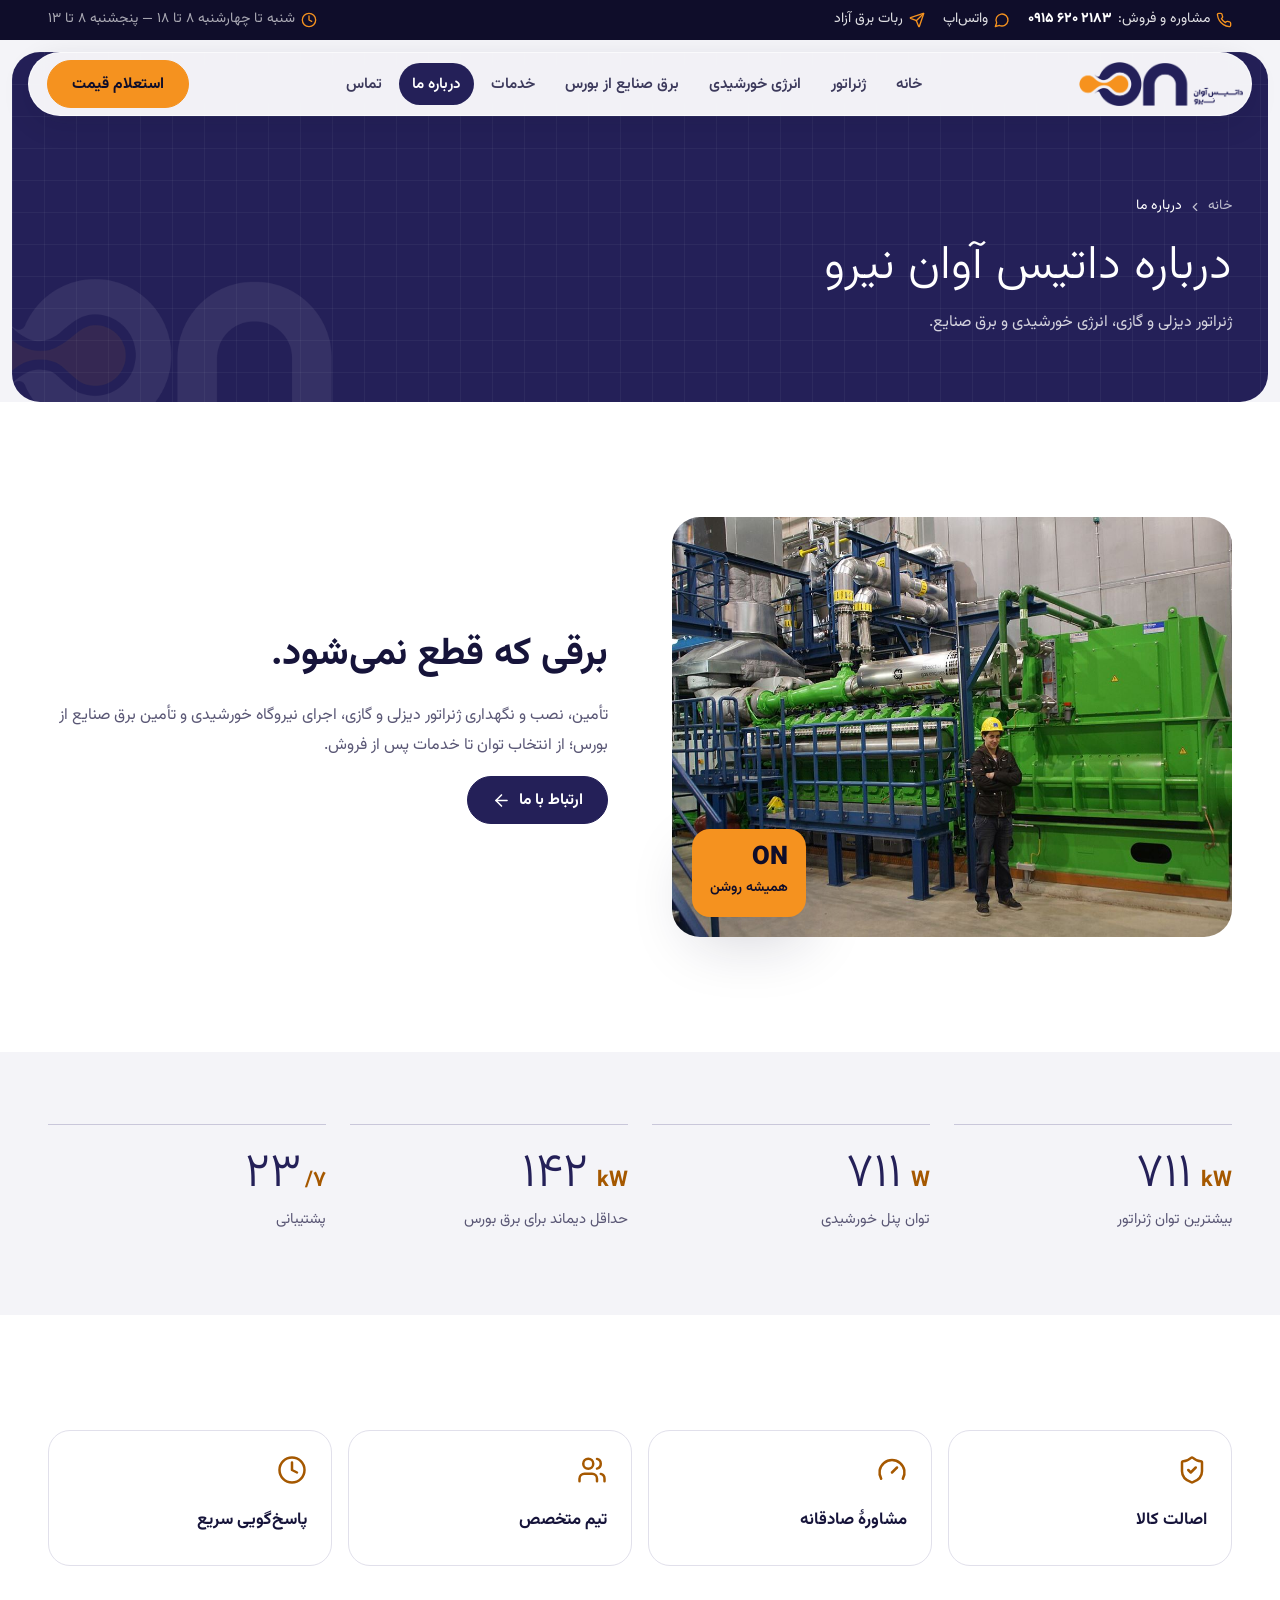
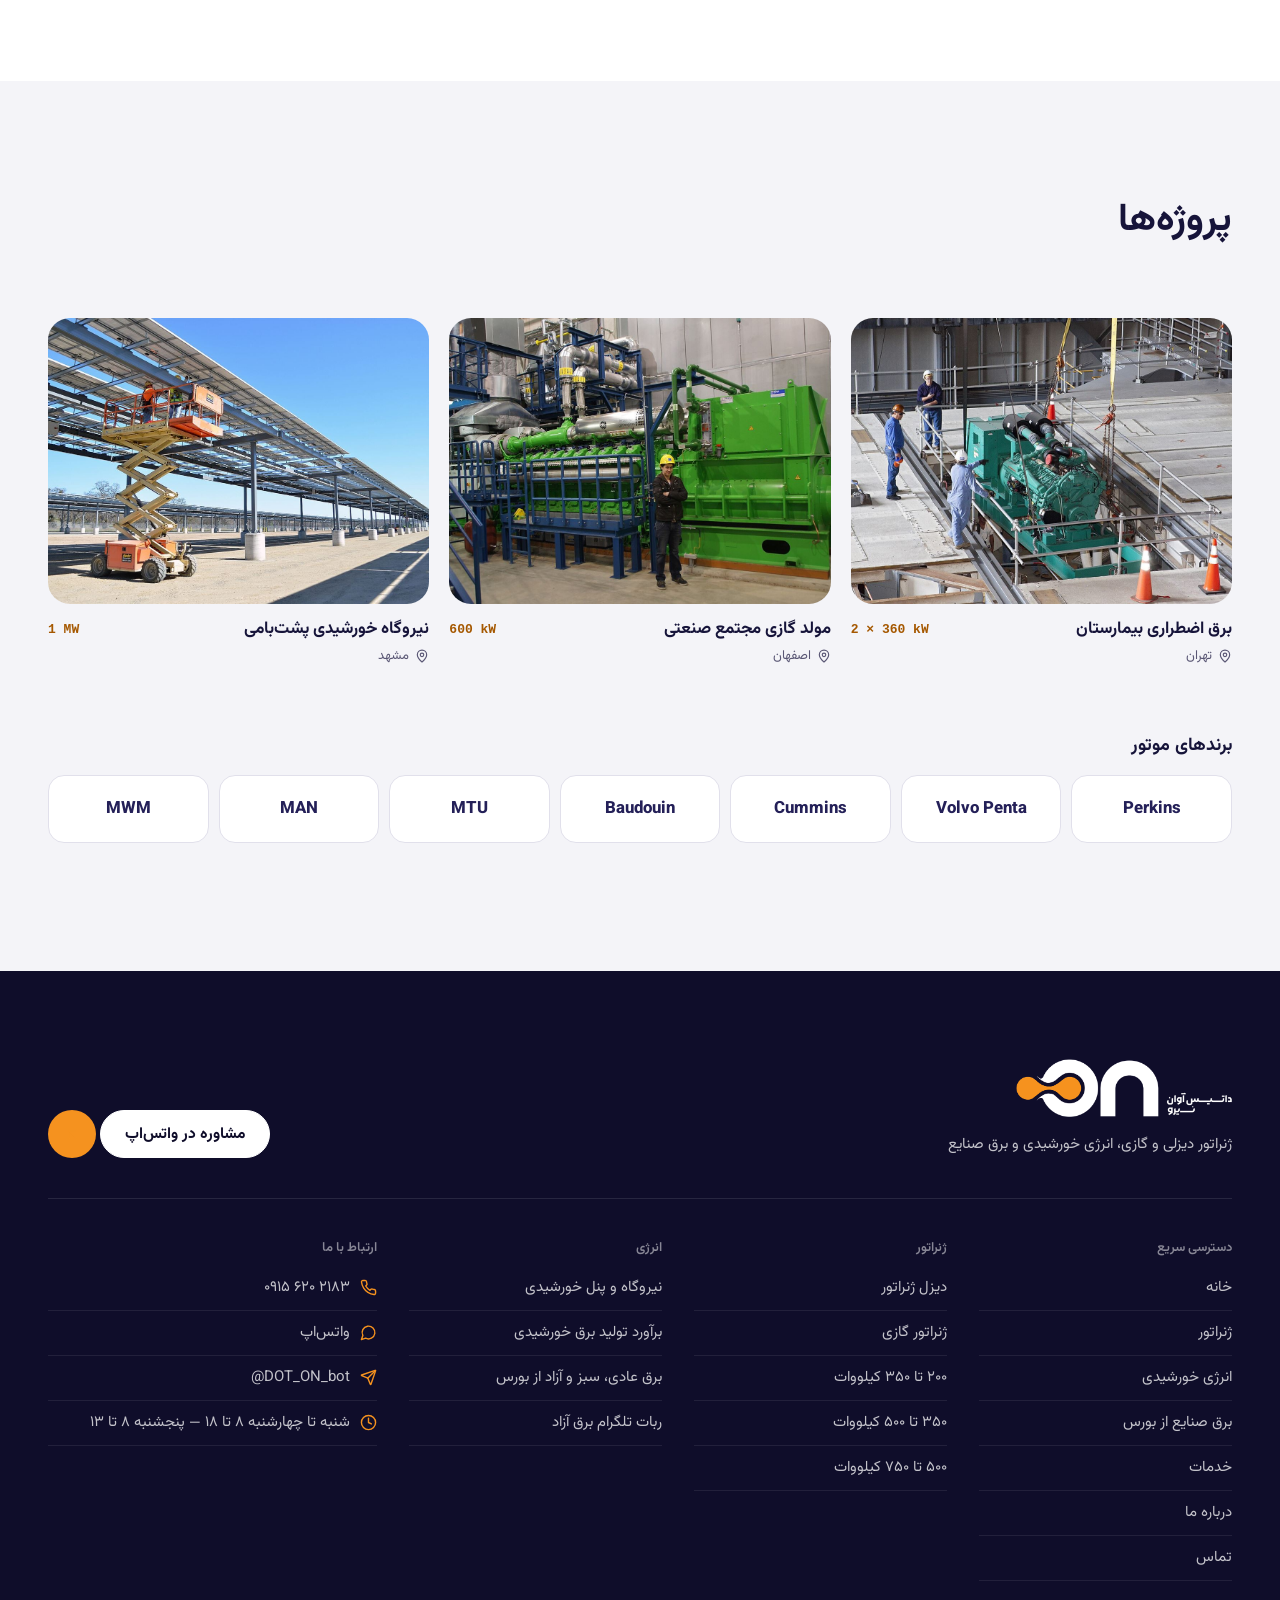
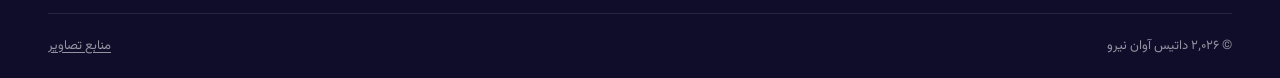
==== commit 45c5db90: "Restore the site to the pre-Apple-style design (dd009de) Reverts 01a7c6b and 57ee290. Both commits s" ====
--- a/site/about.html
+++ b/site/about.html
@@ -3,9 +3,9 @@
 <head>
   <meta charset="utf-8">
   <meta name="viewport" content="width=device-width, initial-scale=1, viewport-fit=cover">
-  <title>درباره ما | داتیس آوان نیرو</title>
-  <meta name="description" content="داتیس آوان نیرو؛ تأمین، نصب و نگهداری ژنراتور دیزلی و گازی، نیروگاه خورشیدی و تأمین برق صنایع از بورس.">
-  <meta name="theme-color" content="#f5f5f7">
+  <title>درباره ما و پروژه‌ها | داتیس آوان نیرو</title>
+  <meta name="description" content="آشنایی با داتیس آوان نیرو، ارزش‌ها، گواهینامه‌ها و پروژه‌های اجراشده در زمینهٔ تأمین و نصب دیزل ژنراتور.">
+  <meta name="theme-color" content="#242058">
   <link rel="icon" type="image/png" sizes="64x64" href="assets/img/logo/icon-64.png">
   <link rel="apple-touch-icon" href="assets/img/logo/icon-180.png">
   <link rel="preload" href="assets/fonts/Vazirmatn-wght.woff2" as="font" type="font/woff2" crossorigin>
@@ -16,52 +16,54 @@
   <div id="site-header"></div>
 
   <main id="main">
-    <section class="wrap page-hero">
-      <nav class="crumbs" aria-label="مسیر صفحه"><a href="index.html">خانه</a><svg class="icon" aria-hidden="true"><use href="#i-chevron-left"></use></svg><span aria-current="page">درباره ما</span></nav>
-      <h1>برقی که قطع نمی‌شود.</h1>
-      <p class="lede">ژنراتور دیزلی و گازی، انرژی خورشیدی و برق صنایع؛ از انتخاب توان تا خدمات پس از فروش.</p>
-      
+    <section class="page-hero frame blueprint on-dark">
+      <div class="container">
+        <nav class="breadcrumb" aria-label="مسیر صفحه">
+          <a href="index.html">خانه</a><svg class="icon" aria-hidden="true"><use href="#i-chevron-left"></use></svg><span aria-current="page">درباره ما</span>
+        </nav>
+        <h1>درباره داتیس آوان نیرو</h1>
+        <p>ژنراتور دیزلی و گازی، انرژی خورشیدی و برق صنایع.</p>
+      </div>
     </section>
 
     <!-- TODO: متن معرفی واقعی شرکت را جایگزین کنید -->
-    <section class="sec" style="padding-top:16px;">
-      <div class="wrap split">
-        <div class="split__media"><img src="assets/img/gas-1.jpg" alt="ژنراتور گازی صنعتی" loading="lazy" width="1200" height="799"></div>
+    <section class="section section--white">
+      <div class="container split">
+        <div class="split__media reveal">
+          <img src="assets/img/gas-1.jpg" alt="ژنراتور گازی صنعتی" loading="lazy" width="1200" height="799">
+          <div class="split__badge"><strong>ON</strong><span>همیشه روشن</span></div>
+        </div>
         <div>
-          <h2>یک تیم، از انتخاب تا نگهداری.</h2>
-          <p class="lede">تأمین و نصب ژنراتور دیزلی و گازی، احداث نیروگاه مقیاس کوچک و خورشیدی، و تأمین برق صنایع از بورس. نام «ON» در نشان ما، تعهد ما به روشن‌ماندن کسب‌وکار شماست.</p>
-          <div class="actions" style="margin-top:22px;"><a class="btn" href="contact.html">ارتباط با ما</a></div>
+          <h2>برقی که قطع نمی‌شود.</h2>
+          <p class="text-muted">تأمین، نصب و نگهداری ژنراتور دیزلی و گازی، اجرای نیروگاه خورشیدی و تأمین برق صنایع از بورس؛ از انتخاب توان تا خدمات پس از فروش.</p>
+          <a class="btn" href="contact.html">ارتباط با ما<svg class="icon" aria-hidden="true"><use href="#i-arrow-left"></use></svg></a>
         </div>
       </div>
     </section>
 
-    <section class="sec">
-      <div class="wrap"><div class="panel"><div class="cells" id="stats" aria-label="در یک نگاه"></div></div></div>
+    <section class="section section--tight" aria-label="در یک نگاه">
+      <div class="container"><ul class="stats" id="stats" style="margin-top: 0;"></ul></div>
     </section>
 
-    <section class="sec">
-      <div class="wrap wrap--read">
-        <div class="head"><div><h2>آنچه به آن پایبندیم</h2></div></div>
-        <div class="panel">
-          <div class="row"><div class="row__main"><span class="row__title">اصالت کالا</span><span class="row__text">موتور، آلترناتور و قطعات اصل با اسناد قابل ردیابی.</span></div></div>
-          <div class="row"><div class="row__main"><span class="row__title">مشاورهٔ صادقانه</span><span class="row__text">توانی که واقعاً نیاز دارید؛ نه بیشتر، نه کمتر.</span></div></div>
-          <div class="row"><div class="row__main"><span class="row__title">تیم متخصص</span><span class="row__text">مهندسان و تکنسین‌های آموزش‌دیده برای نصب و بهره‌برداری.</span></div></div>
-          <div class="row"><div class="row__main"><span class="row__title">پاسخ‌گویی سریع</span><span class="row__text">پشتیبانی و اعزام تیم در شرایط اضطراری.</span></div></div>
+    <section class="section section--white">
+      <div class="container">
+        <div class="values">
+          <div class="value reveal"><svg class="icon" aria-hidden="true"><use href="#i-shield-check"></use></svg><h3>اصالت کالا</h3></div>
+          <div class="value reveal"><svg class="icon" aria-hidden="true"><use href="#i-gauge"></use></svg><h3>مشاورهٔ صادقانه</h3></div>
+          <div class="value reveal"><svg class="icon" aria-hidden="true"><use href="#i-users"></use></svg><h3>تیم متخصص</h3></div>
+          <div class="value reveal"><svg class="icon" aria-hidden="true"><use href="#i-clock"></use></svg><h3>پاسخ‌گویی سریع</h3></div>
         </div>
       </div>
     </section>
 
-    <section class="sec" id="projects-sec">
-      <div class="wrap">
-        <div class="head"><div><h2>پروژه‌ها</h2></div></div>
-        <div class="grid grid--3" id="projects"></div>
-      </div>
-    </section>
-
-    <section class="sec">
-      <div class="wrap">
-        <div class="head"><div><h2>برندهای موتور</h2></div></div>
-        <div class="panel"><ul class="brands" id="brands"></ul></div>
+    <section class="section" id="projects-sec">
+      <div class="container">
+        <div class="sec-head"><div class="sec-head__text"><h2>پروژه‌ها</h2></div></div>
+        <div class="projects" id="projects"></div>
+        <div style="margin-top: 56px;">
+          <h3 style="margin-bottom: 16px;">برندهای موتور</h3>
+          <ul class="brands" id="brands"></ul>
+        </div>
       </div>
     </section>
   </main>
--- a/site/assets/css/style.css
+++ b/site/assets/css/style.css
@@ -1,9 +1,7 @@
 /* ==========================================================================
-   داتیس آوان نیرو — Apple-style system (light ground, unified white surfaces,
-   hairline dividers, glass only where layers overlap, one accent).
-   Tokens follow the apple-design skill; Persian adaptations:
-   - Persian glyphs from Vazirmatn (unicode-range), Latin/digits-in-Latin from the system face
-   - no letter-spacing on Persian headings (it breaks cursive joins); hierarchy via weight + size
+   داتیس آوان نیرو — Diesel Generator Catalog
+   Layout: inset rounded frames on a cool off-white ground, a floating pill
+   header, hairline-divided content, one animated ATS diagram as the bold moment.
    ========================================================================== */
 
 @font-face {
@@ -13,555 +11,985 @@
   font-weight: 100 900;
   font-style: normal;
   font-display: swap;
-  unicode-range: U+0600-06FF, U+0750-077F, U+08A0-08FF, U+200C-200F, U+FB50-FDFF, U+FE70-FEFF;
 }
 
 :root {
-  /* neutrals */
-  --bg: #f5f5f7;
+  /* Brand (from the logo) */
+  --navy-950: #0f0d2a;
+  --navy-900: #17153d;
+  --navy: #242058;
+  --navy-700: #332e78;
+  --navy-500: #5b56a3;
+  --navy-300: #9d99cc;
+  --navy-200: #cfcde6;
+  --navy-100: #e8e7f3;
+  --navy-50: #f3f3f9;
+  --orange: #f5921f;
+  --orange-600: #e07d0c;
+  --orange-text: #a55800;
+  --orange-100: #ffe3c2;
+  --orange-50: #fff4e6;
+
+  /* Pastel tints for the process cards */
+  --tint-1: #ffe9d1;
+  --tint-2: #e6e4f7;
+  --tint-3: #dcefe5;
+  --tint-4: #fbf0c4;
+
+  /* Neutrals (biased toward the navy) */
+  --bg: #f4f4f8;
   --surface: #ffffff;
-  --hover: #fbfbfd;
-  --text: #1d1d1f;
-  --text-body: #424245;
-  --text-2: #6e6e73;
-  --text-3: #86868b;
-  --text-4: #aeaeb2;
-  --faint: #d2d2d7;
-  --hairline: rgba(0, 0, 0, 0.07);
-  --track: #e8e8ed;
-
-  /* one accent = brand navy (from the logo); brand orange only as "heat" */
-  --accent: #242058;
-  --accent-hover: #34307a;
-  --accent-link: #3b37a6;
-  --heat: #f5921f;
-  --heat-text: #b35f00;
-  --live: #30d158;
-  --danger: #d70015;
-  --tg: #229ed9;
-
-  --grad-cta: linear-gradient(135deg, #242058 0%, #3b37a6 100%);
-  --grad-tg: linear-gradient(135deg, #229ed9 0%, #2b6fd6 100%);
-
-  --font: "Vazirmatn", -apple-system, BlinkMacSystemFont, "SF Pro Text", "Segoe UI", "Helvetica Neue", Tahoma, sans-serif;
-  --mono: ui-monospace, "SF Mono", Menlo, Consolas, monospace;
-
-  --r-pill: 999px;
-  --r-chip: 6px;
-  --r-thumb: 12px;
-  --r-sheet: 16px;
-  --r-card: 18px;
-  --r-panel: 22px;
-  --r-hero: 26px;
-
-  --sh-card: 0 1px 2px rgba(0,0,0,.04), 0 8px 24px rgba(0,0,0,.05);
-  --sh-panel: 0 1px 3px rgba(0,0,0,.05), 0 14px 40px rgba(0,0,0,.05);
-  --sh-lift: 0 12px 32px rgba(0,0,0,.1);
-  --sh-cta: 0 20px 54px rgba(36,32,88,.28);
-  --sh-overlay: 0 2px 8px rgba(0,0,0,.10), 0 30px 80px rgba(0,0,0,.24);
-
-  --max-read: 720px;
-  --max-grid: 1080px;
-  --pad-x: 22px;
-  --section: clamp(48px, 8vw, 96px);
-  --nav-h: 56px;
-
-  --ease-spring: cubic-bezier(0.32, 0.72, 0, 1);
-  --ease-out-quart: cubic-bezier(0.25, 1, 0.5, 1);
-}
-
-/* ---------- base ---------- */
+  --ink: #16143a;
+  --ink-2: #3d3a5c;
+  --muted: #5a5775;
+  --line: #e1e0eb;
+  --line-strong: #c9c7da;
+  --success: #15803d;
+  --danger: #b91c1c;
+
+  --font: "Vazirmatn", Tahoma, sans-serif;
+  --mono: ui-monospace, "Cascadia Mono", "SFMono-Regular", Consolas, monospace;
+
+  --r-sm: 10px;
+  --r: 16px;
+  --r-lg: 22px;
+  --r-xl: 28px;
+  --shadow-sm: 0 1px 2px rgba(22, 20, 58, .05), 0 1px 3px rgba(22, 20, 58, .07);
+  --shadow: 0 6px 18px rgba(22, 20, 58, .08), 0 2px 4px rgba(22, 20, 58, .04);
+  --shadow-lg: 0 24px 60px rgba(22, 20, 58, .18);
+
+  --container: 1240px;
+  --gutter: 16px;
+  --frame: 8px;                 /* inset of rounded frames from the viewport */
+  --bar-h: 60px;                /* header pill height */
+  --header-space: calc(var(--bar-h) + 12px);
+
+  --ease-out: cubic-bezier(.16, 1, .3, 1);
+  --dur: 200ms;
+}
+@media (min-width: 768px) {
+  :root { --gutter: 28px; --frame: 12px; --bar-h: 64px; --header-space: calc(var(--bar-h) + 14px); }
+}
+
+/* ---------- Base ---------- */
 *, *::before, *::after { box-sizing: border-box; }
 [hidden] { display: none !important; }
-html { -webkit-text-size-adjust: 100%; scroll-behavior: smooth; scroll-padding-top: calc(var(--nav-h) + 16px); font-optical-sizing: auto; }
+html { -webkit-text-size-adjust: 100%; scroll-behavior: smooth; scroll-padding-top: calc(var(--header-space) + 16px); }
 body {
-  margin: 0; background: var(--bg); color: var(--text); font-family: var(--font);
-  font-size: 17px; line-height: 1.8; -webkit-font-smoothing: antialiased; -moz-osx-font-smoothing: grayscale;
-  overflow-x: hidden;
+  margin: 0; font-family: var(--font); font-size: 16px; line-height: 1.85;
+  color: var(--ink); background: var(--bg); -webkit-font-smoothing: antialiased; overflow-x: hidden;
 }
 img { max-width: 100%; height: auto; display: block; }
 a { color: inherit; text-decoration: none; }
 button, input, select, textarea { font: inherit; color: inherit; }
 button { cursor: pointer; }
-h1, h2, h3, h4 { margin: 0; color: var(--text); font-weight: 800; text-wrap: balance; }
-h1 { font-size: clamp(32px, 6vw, 56px); line-height: 1.25; }
-h2 { font-size: clamp(24px, 3.6vw, 34px); line-height: 1.35; font-weight: 750; }
-h3 { font-size: 17px; line-height: 1.5; font-weight: 650; }
-p { margin: 0; }
+h1, h2, h3, h4 { margin: 0 0 .5em; line-height: 1.4; font-weight: 700; color: var(--ink); text-wrap: balance; }
+h1 { font-size: clamp(2rem, 5vw, 3.6rem); line-height: 1.3; }
+h2 { font-size: clamp(1.6rem, 3.2vw, 2.4rem); line-height: 1.35; }
+h3 { font-size: 1.125rem; }
+p { margin: 0 0 1em; }
 ul, ol { margin: 0; padding: 0; list-style: none; }
 .ltr { direction: ltr; unicode-bidi: isolate; display: inline-block; }
-.num { font-variant-numeric: tabular-nums; }
-.lat { letter-spacing: -0.01em; }
-.icon { width: 1.15em; height: 1.15em; flex: none; stroke: currentColor; fill: none; stroke-width: 1.8; stroke-linecap: round; stroke-linejoin: round; }
-:focus-visible { outline: 3px solid rgba(59,55,166,.45); outline-offset: 2px; border-radius: 8px; }
+.mono { font-family: var(--mono); letter-spacing: .02em; }
+.text-muted { color: var(--muted); }
+.icon { width: 1.25em; height: 1.25em; flex: none; stroke: currentColor; fill: none; stroke-width: 2; stroke-linecap: round; stroke-linejoin: round; }
+:focus-visible { outline: 3px solid var(--orange); outline-offset: 3px; border-radius: 6px; }
 .sr-only { position: absolute !important; width: 1px; height: 1px; padding: 0; margin: -1px; overflow: hidden; clip: rect(0 0 0 0); white-space: nowrap; border: 0; }
-.skip-link { position: absolute; inset-inline-start: 16px; top: -60px; z-index: 200; background: var(--text); color: #fff; padding: 8px 16px; border-radius: var(--r-pill); font-size: 14px; }
-.skip-link:focus { top: 10px; }
-
-.wrap { width: 100%; max-width: calc(var(--max-grid) + 2 * var(--pad-x)); margin-inline: auto; padding-inline: var(--pad-x); }
-.wrap--read { max-width: calc(var(--max-read) + 2 * var(--pad-x)); }
-.sec { padding-block: var(--section); }
-.sec--tight { padding-block: clamp(28px, 5vw, 56px); }
-.sec + .sec { padding-top: 0; }
-
-/* ---------- type helpers ---------- */
-.eyebrow { display: inline-flex; align-items: center; gap: 8px; font-size: 13px; font-weight: 600; color: var(--text-3); }
-.lede { font-size: clamp(17px, 2.2vw, 21px); line-height: 1.7; color: var(--text-2); font-weight: 400; }
-.muted { color: var(--text-2); }
-.small { font-size: 14px; }
-.live-dot { width: 7px; height: 7px; border-radius: 50%; background: var(--live); animation: pulse-dot 2.2s infinite; flex: none; }
-@keyframes pulse-dot { 0% { box-shadow: 0 0 0 0 rgba(48,209,88,.5); } 70% { box-shadow: 0 0 0 7px rgba(48,209,88,0); } 100% { box-shadow: 0 0 0 0 rgba(48,209,88,0); } }
-
-.head { display: flex; flex-wrap: wrap; align-items: end; justify-content: space-between; gap: 10px 24px; margin-bottom: clamp(20px, 3vw, 30px); }
-.head > div:first-child { display: grid; gap: 8px; max-width: 640px; }
-.head p { color: var(--text-2); font-size: 16px; }
-
-/* ---------- buttons & links ---------- */
+.skip-link { position: absolute; inset-inline-start: 16px; top: -60px; z-index: 200; background: var(--navy); color: #fff; padding: 10px 16px; border-radius: var(--r-sm); transition: top var(--dur); }
+.skip-link:focus { top: 12px; }
+
+.container { width: 100%; max-width: var(--container); margin-inline: auto; padding-inline: var(--gutter); }
+.section { padding-block: clamp(64px, 9vw, 120px); }
+.section--white { background: var(--surface); }
+.section--tight { padding-block: clamp(40px, 6vw, 72px); }
+
+/* Rounded frame inset from the viewport edges */
+.frame { margin-inline: var(--frame); border-radius: var(--r-xl); overflow: hidden; position: relative; isolation: isolate; }
+.blueprint {
+  background-color: var(--navy);
+  background-image:
+    linear-gradient(rgba(255,255,255,.045) 1px, transparent 1px),
+    linear-gradient(90deg, rgba(255,255,255,.045) 1px, transparent 1px);
+  background-size: 32px 32px;
+}
+.on-dark { color: #fff; }
+.on-dark h1, .on-dark h2, .on-dark h3 { color: #fff; }
+.lead { font-size: 1.05rem; color: var(--muted); }
+.on-dark .sec-head p, .on-dark .lead { color: rgba(255,255,255,.76); }
+.on-dark.section { margin-inline: var(--frame); border-radius: var(--r-xl); }
+
+/* ---------- Section heading ---------- */
+.sec-head { display: flex; flex-wrap: wrap; align-items: end; justify-content: space-between; gap: 16px 32px; margin-bottom: clamp(28px, 4vw, 52px); }
+.sec-head__text { max-width: 660px; min-width: 0; }
+.sec-head p { color: var(--muted); margin: 0; font-size: 1.05rem; }
+.sec-head--center { justify-content: center; text-align: center; }
+.sec-head--center .sec-head__text { margin-inline: auto; }
+
+.eyebrow {
+  display: inline-flex; align-items: center; gap: 8px; margin-bottom: 14px;
+  padding: 4px 14px 4px 12px; border-radius: 999px; background: var(--surface); border: 1px solid var(--line);
+  font-size: .8125rem; font-weight: 600; color: var(--ink-2); line-height: 1.8;
+}
+.eyebrow::before {
+  content: ""; width: 22px; height: 9px; flex: none;
+  background: url("data:image/svg+xml,%3Csvg xmlns='http://www.w3.org/2000/svg' viewBox='0 0 60 24'%3E%3Cpath fill='%23f5921f' d='M12 0c5 0 7.5 3 10.5 5.6C25 7.8 27 8.6 30 8.6s5-.8 7.5-3C40.5 3 43 0 48 0a12 12 0 0 1 0 24c-5 0-7.5-3-10.5-5.6-2.5-2.2-4.5-3-7.5-3s-5 .8-7.5 3C19.5 21 17 24 12 24A12 12 0 0 1 12 0Z'/%3E%3C/svg%3E") center / contain no-repeat;
+}
+.on-dark .eyebrow { background: rgba(255,255,255,.08); border-color: rgba(255,255,255,.16); color: rgba(255,255,255,.9); backdrop-filter: blur(6px); }
+
+/* ---------- Buttons ---------- */
 .btn {
+  --btn-bg: var(--navy); --btn-fg: #fff; --btn-bd: var(--navy);
   display: inline-flex; align-items: center; justify-content: center; gap: 8px;
-  min-height: 44px; padding: 0 22px; border-radius: var(--r-pill); border: 0;
-  background: var(--accent); color: #fff; font-size: 15px; font-weight: 600; white-space: nowrap;
-  transition: background-color .2s var(--ease-out-quart), transform .15s var(--ease-out-quart);
+  min-height: 48px; padding: 10px 24px; border-radius: 999px; border: 1.5px solid var(--btn-bd);
+  background: var(--btn-bg); color: var(--btn-fg); font-weight: 700; font-size: .975rem; line-height: 1.2; white-space: nowrap;
+  transition: background-color var(--dur), border-color var(--dur), color var(--dur), transform 120ms;
   touch-action: manipulation;
 }
-.btn:hover { background: var(--accent-hover); }
-.btn:active { transform: scale(.98); }
-.btn--secondary { background: rgba(255,255,255,.85); color: var(--text); border: 1px solid rgba(0,0,0,.08); box-shadow: 0 1px 2px rgba(0,0,0,.05); font-weight: 550; padding: 0 19px; }
-.btn--secondary:hover { background: #fff; }
-.btn--sm { min-height: 36px; padding: 0 16px; font-size: 14px; }
+.btn:hover { --btn-bg: var(--navy-700); --btn-bd: var(--navy-700); }
+.btn:active { transform: translateY(1px); }
+.btn--primary { --btn-bg: var(--orange); --btn-fg: var(--navy-950); --btn-bd: var(--orange); }
+.btn--primary:hover { --btn-bg: var(--orange-600); --btn-bd: var(--orange-600); }
+.btn--ghost { --btn-bg: transparent; --btn-fg: var(--navy); --btn-bd: var(--line-strong); }
+.btn--ghost:hover { --btn-bg: var(--navy-50); --btn-bd: var(--navy); }
+.btn--white { --btn-bg: #fff; --btn-fg: var(--navy-950); --btn-bd: #fff; }
+.btn--white:hover { --btn-bg: var(--orange-50); --btn-bd: var(--orange-50); }
+.btn--light { --btn-bg: transparent; --btn-fg: #fff; --btn-bd: rgba(255,255,255,.45); }
+.btn--light:hover { --btn-bg: rgba(255,255,255,.12); --btn-bd: #fff; }
+.btn--sm { min-height: 40px; padding: 6px 16px; font-size: .9rem; }
 .btn--block { width: 100%; }
 .btn[disabled] { opacity: .5; cursor: not-allowed; }
-.btn .icon { width: 18px; height: 18px; }
-.link { display: inline-flex; align-items: center; gap: 4px; color: var(--accent-link); font-weight: 550; font-size: 15px; }
-.link .icon { width: 16px; height: 16px; transition: transform .2s var(--ease-out-quart); }
-.link:hover { text-decoration: underline; text-underline-offset: 4px; }
-.link:hover .icon { transform: translateX(-2px); }
-.actions { display: flex; flex-wrap: wrap; align-items: center; gap: 12px 18px; }
-
-/* ---------- tags ---------- */
-.tag { display: inline-flex; align-items: center; gap: 5px; font-size: 12.5px; font-weight: 500; color: var(--text-2); background: rgba(0,0,0,.05); padding: 3px 11px; border-radius: var(--r-pill); }
-.tag--accent { color: var(--accent-link); background: rgba(59,55,166,.08); font-weight: 600; }
-.tag .icon { width: 14px; height: 14px; }
-
-/* ---------- glass nav ---------- */
-.nav {
-  position: sticky; top: env(safe-area-inset-top, 0px); z-index: 50;
-  background: rgba(245,245,247,.72); backdrop-filter: saturate(180%) blur(20px); -webkit-backdrop-filter: saturate(180%) blur(20px);
-  border-bottom: 1px solid transparent; transition: border-color .3s, box-shadow .3s;
-}
-.nav.scrolled { border-bottom-color: var(--hairline); box-shadow: 0 1px 12px rgba(0,0,0,.04); }
-.nav__in { max-width: calc(var(--max-grid) + 2 * var(--pad-x)); margin-inline: auto; padding-inline: var(--pad-x); height: var(--nav-h); display: flex; align-items: center; gap: 18px; }
+.btn .icon { width: 19px; height: 19px; }
+
+/* Pill button with an attached round arrow */
+.cta-pair { display: inline-flex; align-items: center; gap: 4px; }
+.cta-pair .btn { pointer-events: none; }
+.cta-pair__arrow {
+  display: grid; place-items: center; width: 48px; height: 48px; border-radius: 50%;
+  background: var(--orange); color: var(--navy-950); transition: transform 300ms var(--ease-out);
+}
+.cta-pair__arrow .icon { width: 20px; height: 20px; transform: rotate(45deg); }
+.cta-pair:hover .cta-pair__arrow { transform: rotate(-45deg); }
+.cta-pair--white .cta-pair__arrow { background: #fff; }
+
+.link-arrow { display: inline-flex; align-items: center; gap: 6px; font-weight: 700; color: var(--navy); }
+.link-arrow .icon { width: 18px; height: 18px; transition: transform var(--dur) var(--ease-out); }
+.link-arrow:hover .icon { transform: translateX(-4px); }
+.on-dark .link-arrow { color: #fff; }
+
+/* Round glass arrow bubble */
+.bubble {
+  display: grid; place-items: center; width: 44px; height: 44px; border-radius: 50%; flex: none;
+  background: rgba(255,255,255,.18); border: 1px solid rgba(255,255,255,.35); color: #fff;
+  backdrop-filter: blur(8px); transition: background-color var(--dur), transform 300ms var(--ease-out);
+}
+.bubble .icon { width: 18px; height: 18px; transform: rotate(45deg); }
+.bubble--solid { background: var(--surface); border-color: var(--line); color: var(--navy); }
+
+/* ---------- Header (floating pill) ---------- */
+.site-header {
+  position: sticky; top: env(safe-area-inset-top, 0px); z-index: 40;
+  padding: 12px var(--frame) 0; pointer-events: none; height: var(--header-space);
+}
+.header-bar {
+  pointer-events: auto; max-width: calc(var(--container) - 2 * var(--gutter) + 40px); margin-inline: auto;
+  height: var(--bar-h); display: flex; align-items: center; gap: 16px;
+  padding-inline: 8px 18px; border-radius: 999px;
+  background: rgba(255,255,255,.94); backdrop-filter: saturate(1.4) blur(12px);
+  border: 1px solid rgba(255,255,255,.7); box-shadow: 0 8px 28px rgba(15,13,42,.12);
+  transition: box-shadow var(--dur);
+}
+.site-header.is-scrolled .header-bar { box-shadow: 0 10px 32px rgba(15,13,42,.16); }
 .brand { display: flex; align-items: center; flex: none; }
-.brand img { height: 30px; width: auto; }
-.nav__links { display: none; margin-inline: auto; }
-.nav__links ul { display: flex; gap: 2px; }
-.nav__links a { display: inline-flex; align-items: center; min-height: 36px; padding: 0 11px; font-size: 13.5px; color: var(--text-2); border-radius: var(--r-pill); transition: color .15s; white-space: nowrap; }
-.nav__links a:hover { color: var(--text); }
-.nav__links a[aria-current="page"] { color: var(--text); font-weight: 650; }
-.nav__end { display: flex; align-items: center; gap: 10px; margin-inline-start: auto; }
-.nav__phone { display: inline-flex; align-items: center; gap: 6px; font-size: 13.5px; font-weight: 600; color: var(--text); min-height: 36px; }
-.nav__phone .icon { width: 15px; height: 15px; color: var(--text-2); }
-.nav__cta { display: none; }
-.menu-btn { display: inline-grid; place-items: center; width: 40px; height: 40px; border-radius: 50%; border: 0; background: transparent; color: var(--text); }
-.menu-btn:hover { background: rgba(0,0,0,.05); }
+.brand img { height: 38px; width: auto; }
+@media (min-width: 768px) { .brand img { height: 44px; } }
+.nav { display: none; margin-inline: auto; }
+.nav ul { display: flex; gap: 4px; }
+.nav a {
+  display: inline-flex; align-items: center; min-height: 42px; padding: 0 13px; border-radius: 999px; white-space: nowrap;
+  font-weight: 600; font-size: .95rem; color: var(--ink-2); transition: background-color var(--dur), color var(--dur);
+}
+.nav a:hover { background: var(--navy-50); color: var(--navy); }
+.nav a[aria-current="page"] { background: var(--navy); color: #fff; }
+.header-actions { display: none; align-items: center; gap: 8px; }
+.header-phone { display: none; align-items: center; gap: 6px; font-weight: 700; color: var(--navy); padding: 0 10px; font-size: .95rem; }
+.header-phone .icon { color: var(--orange-text); width: 18px; height: 18px; }
+@media (min-width: 1240px) {
+  .nav { display: block; }
+  .header-actions { display: flex; }
+}
+@media (min-width: 1480px) { .header-phone { display: inline-flex; } }
+.menu-btn {
+  margin-inline-start: auto; display: inline-grid; place-items: center; width: 46px; height: 46px; border-radius: 50%;
+  border: 1px solid var(--line); background: #fff; color: var(--navy);
+}
 .menu-btn .icon { width: 22px; height: 22px; }
-@media (min-width: 1100px) {
-  .nav__links { display: block; }
-  .nav__end { margin-inline-start: 0; }
-  .nav__cta { display: inline-flex; }
-  .nav .menu-btn { display: none; }
-}
-
-/* drawer (overlay sheet) */
-.drawer { position: fixed; inset: 0; z-index: 100; visibility: hidden; transition: visibility 0s .3s; }
-.drawer.is-open { visibility: visible; transition: none; }
-.drawer__scrim { position: absolute; inset: 0; background: rgba(0,0,0,.28); opacity: 0; transition: opacity .3s; }
+@media (min-width: 1240px) { .site-header .menu-btn { display: none; } }
+
+/* Mobile drawer */
+.drawer { position: fixed; inset: 0; z-index: 100; visibility: hidden; }
+.drawer.is-open { visibility: visible; }
+.drawer__scrim { position: absolute; inset: 0; background: rgba(15,13,42,.55); opacity: 0; transition: opacity 240ms; }
 .drawer.is-open .drawer__scrim { opacity: 1; }
 .drawer__panel {
-  position: absolute; inset-inline: 10px; top: 10px; border-radius: var(--r-panel); padding: 12px 18px 18px;
-  background: rgba(255,255,255,.86); backdrop-filter: saturate(180%) blur(24px); -webkit-backdrop-filter: saturate(180%) blur(24px);
-  box-shadow: var(--sh-overlay); transform-origin: top center;
-  opacity: 0; transform: translateY(-8px) scale(.98); filter: blur(4px);
-  transition: opacity .25s, transform .3s var(--ease-spring), filter .25s;
-}
-.drawer.is-open .drawer__panel { opacity: 1; transform: none; filter: none; transition: opacity .3s, transform .4s var(--ease-spring), filter .3s; }
-.drawer__top { display: flex; align-items: center; justify-content: space-between; margin-bottom: 6px; }
-.drawer__top img { height: 28px; width: auto; }
-.drawer nav a { display: flex; align-items: center; min-height: 48px; font-size: 18px; font-weight: 600; border-bottom: 1px solid var(--hairline); }
-.drawer nav a:last-child { border-bottom: 0; }
-.drawer nav a[aria-current="page"] { color: var(--accent-link); }
-.drawer__contact { display: grid; gap: 8px; margin-top: 14px; }
-
-/* mobile contact bar (overlays content → glass) */
+  position: absolute; inset-block: 0; inset-inline-start: 0; width: min(340px, 88vw); background: #fff;
+  display: flex; flex-direction: column; padding: 16px 20px calc(24px + env(safe-area-inset-bottom, 0px));
+  transform: translateX(100%); transition: transform 280ms var(--ease-out); overflow-y: auto;
+}
+.drawer.is-open .drawer__panel { transform: none; }
+.drawer__top { display: flex; align-items: center; justify-content: space-between; margin-bottom: 16px; }
+.drawer__top img { height: 38px; width: auto; }
+.drawer nav a { display: flex; align-items: center; justify-content: space-between; min-height: 54px; border-bottom: 1px solid var(--line); font-weight: 700; font-size: 1.05rem; }
+.drawer nav a[aria-current="page"] { color: var(--orange-text); }
+.drawer__contact { margin-top: auto; padding-top: 24px; display: grid; gap: 12px; }
+
+/* Floating mobile call bar */
 .fab-bar {
-  position: fixed; inset-inline: 12px; bottom: calc(12px + env(safe-area-inset-bottom, 0px)); z-index: 30;
-  display: grid; grid-template-columns: 1fr 1fr; gap: 6px; padding: 6px; border-radius: var(--r-pill);
-  background: rgba(255,255,255,.72); backdrop-filter: saturate(180%) blur(20px); -webkit-backdrop-filter: saturate(180%) blur(20px);
-  border: 1px solid var(--hairline); box-shadow: var(--sh-card);
-}
-.fab-bar .btn { min-height: 44px; }
-@media (min-width: 1100px) { .fab-bar { display: none; } }
-body { padding-bottom: 80px; }
-@media (min-width: 1100px) { body { padding-bottom: 0; } }
-
-.to-top {
-  position: fixed; inset-inline-end: 18px; bottom: 18px; z-index: 35; width: 44px; height: 44px; border-radius: 50%; display: grid; place-items: center;
-  border: 1px solid var(--hairline); color: var(--text);
-  background: rgba(255,255,255,.72); backdrop-filter: saturate(180%) blur(20px); -webkit-backdrop-filter: saturate(180%) blur(20px);
-  box-shadow: var(--sh-card); opacity: 0; transform: translateY(10px) scale(.92); pointer-events: none;
-  transition: opacity .25s, transform .3s var(--ease-spring);
-}
-.to-top .icon { width: 20px; height: 20px; }
-.to-top.is-visible { opacity: 1; transform: none; pointer-events: auto; }
-.to-top:hover { box-shadow: var(--sh-lift); }
-@media (max-width: 1099px) { .to-top { bottom: calc(80px + env(safe-area-inset-bottom, 0px)); } }
-
-/* ---------- page heroes ---------- */
-.hero { text-align: center; padding-block: clamp(44px, 8vw, 96px) clamp(24px, 4vw, 40px); }
-.hero .eyebrow { justify-content: center; }
-.hero h1 { margin-top: 14px; }
-.hero .lede { margin: 18px auto 0; max-width: 620px; }
-.hero .actions { justify-content: center; margin-top: 28px; }
-.hero-media { border-radius: var(--r-hero); overflow: hidden; box-shadow: var(--sh-panel); background: var(--track); aspect-ratio: 16 / 7.5; position: relative; }
-.hero-media img { width: 100%; height: 100%; object-fit: cover; }
-.hero-media__label {
-  position: absolute; bottom: 16px; inset-inline-start: 16px; display: inline-flex; align-items: center; gap: 8px;
-  padding: 7px 14px; border-radius: var(--r-pill); font-size: 13px; font-weight: 600; color: var(--text);
-  background: rgba(255,255,255,.72); backdrop-filter: saturate(180%) blur(16px); -webkit-backdrop-filter: saturate(180%) blur(16px);
-}
-@media (max-width: 680px) { .hero-media { aspect-ratio: 4 / 3; } }
-
-.page-hero { padding-block: clamp(36px, 6vw, 72px) clamp(20px, 3vw, 32px); }
-.page-hero h1 { font-size: clamp(30px, 5vw, 48px); margin-top: 10px; }
-.page-hero .lede { margin-top: 12px; max-width: 640px; }
-.crumbs { display: flex; flex-wrap: wrap; align-items: center; gap: 4px; font-size: 13px; color: var(--text-3); }
-.crumbs a:hover { color: var(--text); }
-.crumbs .icon { width: 13px; height: 13px; }
-
-/* ---------- unified panel ---------- */
-.panel { background: var(--surface); border-radius: var(--r-panel); box-shadow: var(--sh-panel); overflow: hidden; }
-.panel__pad { padding: clamp(20px, 3.4vw, 32px); }
-.row { display: flex; align-items: center; gap: 14px; padding: 15px clamp(18px, 3vw, 24px); }
-.row + .row { border-top: 1px solid var(--hairline); }
-a.row:hover, button.row:hover { background: var(--hover); }
-.row__main { flex: 1; min-width: 0; display: grid; gap: 2px; }
-.row__title { font-size: 16px; font-weight: 600; }
-.row__text { font-size: 14px; color: var(--text-2); line-height: 1.6; }
-.row__end { color: var(--text-3); font-size: 14px; flex: none; }
-.row .icon { color: var(--text-3); }
-.row__num { width: 28px; flex: none; font-size: 14px; font-weight: 600; color: var(--text-3); font-variant-numeric: tabular-nums; }
-
-/* hairline grid of cells (stats, nameplate, plans) */
-.cells { display: grid; gap: 1px; background: var(--hairline); grid-template-columns: repeat(auto-fit, minmax(min(100%, 210px), 1fr)); }
-.cells > * { background: var(--surface); padding: clamp(18px, 3vw, 26px); min-width: 0; }
-.cells--2 { grid-template-columns: repeat(2, minmax(0, 1fr)); }
-.stat b { display: block; font-size: clamp(28px, 4vw, 40px); font-weight: 700; line-height: 1.2; font-variant-numeric: tabular-nums; letter-spacing: -0.02em; }
-.stat b small { font-size: .45em; font-weight: 600; color: var(--text-2); margin-inline-start: 4px; letter-spacing: 0; }
-.stat > span { display: block; margin-top: 6px; font-size: 14px; color: var(--text-2); }
-
-/* ---------- cards ---------- */
-.grid { display: grid; gap: 14px; grid-template-columns: repeat(auto-fill, minmax(min(100%, 290px), 1fr)); }
-.grid--3 { grid-template-columns: repeat(auto-fit, minmax(min(100%, 290px), 1fr)); }
-.grid--4 { grid-template-columns: repeat(auto-fill, minmax(min(100%, 240px), 1fr)); }
-.card {
-  position: relative; display: flex; flex-direction: column; background: var(--surface); border-radius: var(--r-card);
-  box-shadow: var(--sh-card); overflow: hidden; transition: transform .2s var(--ease-out-quart), box-shadow .2s var(--ease-out-quart);
-}
-.card:hover { transform: translateY(-3px); box-shadow: var(--sh-lift); }
-.card__media { aspect-ratio: 4 / 3; background: var(--track); overflow: hidden; }
-.card__media--wide { aspect-ratio: 16 / 10; }
-.card__media img { width: 100%; height: 100%; object-fit: cover; }
-.card__body { display: flex; flex-direction: column; gap: 6px; padding: 18px 20px 20px; flex: 1; }
-.card__kicker { font-size: 12.5px; font-weight: 600; color: var(--text-3); }
-.card__title { font-size: 17px; font-weight: 650; line-height: 1.5; }
-.card__title a::after { content: ""; position: absolute; inset: 0; }
-.card__text { font-size: 14.5px; color: var(--text-2); line-height: 1.65; }
-.card__meta { font-size: 13.5px; color: var(--text-2); font-variant-numeric: tabular-nums; }
-.card__foot { margin-top: auto; padding-top: 10px; display: flex; align-items: center; justify-content: space-between; gap: 10px; }
-.card__foot .link { font-size: 14px; }
-.card__foot .btn { position: relative; z-index: 1; }
-.card__power { font-size: 26px; font-weight: 700; line-height: 1.2; font-variant-numeric: tabular-nums; letter-spacing: -0.02em; }
-.card__power small { font-size: 13px; font-weight: 600; color: var(--text-2); margin-inline-start: 4px; letter-spacing: 0; }
-.card__row { display: flex; align-items: baseline; justify-content: space-between; gap: 10px; }
-
-/* ---------- segmented control ---------- */
-.seg { display: inline-flex; background: rgba(0,0,0,.05); border-radius: var(--r-pill); padding: 3px; gap: 2px; }
-.seg button { border: 0; min-height: 34px; padding: 0 16px; border-radius: var(--r-pill); background: transparent; color: var(--text-2); font-size: 14px; font-weight: 500; transition: background-color .25s var(--ease-out-quart), color .25s; }
-.seg button:hover { color: var(--text); }
-.seg button[aria-pressed="true"] { background: var(--text); color: #fff; font-weight: 600; box-shadow: 0 1px 2px rgba(0,0,0,.22), inset 0 1px 0 rgba(255,255,255,.16); }
-
-/* ---------- colored CTA (glass lives here) ---------- */
-.cta-block { position: relative; overflow: hidden; isolation: isolate; border-radius: var(--r-hero); padding: clamp(28px, 5vw, 56px); background: var(--grad-cta); box-shadow: var(--sh-cta); color: #fff; }
-.cta-block::before, .cta-block::after { content: ""; position: absolute; border-radius: 50%; z-index: -1; pointer-events: none; }
-.cta-block::before { width: 300px; height: 300px; background: rgba(255,255,255,.16); filter: blur(50px); top: -110px; inset-inline-end: -60px; }
-.cta-block::after { width: 240px; height: 240px; background: rgba(245,146,31,.45); filter: blur(56px); bottom: -120px; inset-inline-start: 10%; }
-.cta-block--tg { background: var(--grad-tg); box-shadow: 0 20px 54px rgba(34,158,217,.25); }
-.cta-block--tg::after { background: rgba(255,255,255,.18); }
-.cta-block h2 { color: #fff; font-size: clamp(22px, 3.4vw, 32px); }
-.cta-block p { color: rgba(255,255,255,.84); margin-top: 10px; max-width: 520px; font-size: 16px; }
-.cta-block .actions { margin-top: 24px; }
-.glass-btn {
-  display: inline-flex; align-items: center; gap: 8px; min-height: 44px; padding: 0 18px; border-radius: var(--r-pill);
-  color: #fff; font-size: 14.5px; font-weight: 600;
-  background: rgba(255,255,255,.16); border: 1px solid rgba(255,255,255,.24); backdrop-filter: blur(8px); -webkit-backdrop-filter: blur(8px);
-  transition: background-color .2s;
-}
-.glass-btn:hover { background: rgba(255,255,255,.26); }
-.glass-btn--solid { background: #fff; color: var(--text); border-color: #fff; }
-.glass-btn--solid:hover { background: rgba(255,255,255,.9); }
-.glass-btn .icon { width: 18px; height: 18px; }
-
-/* ---------- split ---------- */
-.split { display: grid; gap: clamp(24px, 4vw, 48px); align-items: center; }
-@media (min-width: 900px) { .split { grid-template-columns: 1.05fr .95fr; } }
-.split__media { border-radius: var(--r-hero); overflow: hidden; box-shadow: var(--sh-panel); aspect-ratio: 4 / 3; position: relative; }
-.split__media img { width: 100%; height: 100%; object-fit: cover; }
-.split h2 + p { margin-top: 12px; }
-
-/* ---------- ATS diagram (light) ---------- */
-.flow { display: grid; gap: 14px; }
-@media (min-width: 900px) { .flow { grid-template-columns: 1.2fr .8fr; align-items: start; } }
-.diagram { padding: clamp(14px, 3vw, 28px); display: grid; place-items: center; }
+  position: fixed; inset-inline: 12px; bottom: 12px; z-index: 30;
+  display: grid; grid-template-columns: 1fr 1fr; gap: 8px; padding: 8px; border-radius: 999px;
+  background: var(--navy); box-shadow: var(--shadow-lg);
+  margin-bottom: env(safe-area-inset-bottom, 0px);
+}
+.fab-bar .btn { min-height: 46px; }
+@media (min-width: 1240px) { .fab-bar { display: none; } }
+body { padding-bottom: 84px; }
+@media (min-width: 1240px) { body { padding-bottom: 0; } }
+
+/* ---------- Home hero ---------- */
+.hero { margin-top: calc(12px - var(--header-space)); color: #fff; background: var(--navy-950); }
+.hero__bg { position: absolute; inset: 0; z-index: -2; }
+.hero__bg img { width: 100%; height: 100%; object-fit: cover; object-position: center 45%; }
+.hero::before {
+  content: ""; position: absolute; inset: 0; z-index: -1;
+  background:
+    linear-gradient(270deg, rgba(15,13,42,.9) 0%, rgba(23,21,61,.7) 45%, rgba(23,21,61,.55) 75%, rgba(23,21,61,.6) 100%),
+    linear-gradient(0deg, rgba(15,13,42,.95) 0%, rgba(15,13,42,.35) 34%, transparent 60%);
+}
+.hero__inner { display: grid; gap: 32px; padding-top: calc(var(--header-space) + clamp(48px, 9vw, 120px)); padding-bottom: 104px; }
+.hero__top { display: grid; gap: 28px; align-items: end; }
+@media (min-width: 1024px) { .hero__top { grid-template-columns: minmax(0, 1.5fr) minmax(0, .8fr); gap: 64px; } }
+.hero h1 { color: #fff; font-weight: 300; font-size: clamp(2.3rem, 5.6vw, 4.4rem); line-height: 1.28; margin: 0; letter-spacing: -.01em; }
+.hero h1 b { font-weight: 800; color: var(--orange); }
+.hero__aside p { color: rgba(255,255,255,.82); font-size: 1.05rem; margin-bottom: 24px; max-width: 420px; }
+.hero__actions { display: flex; flex-wrap: wrap; align-items: center; gap: 12px 20px; }
+.hero__actions .text-link { color: #fff; font-weight: 600; text-decoration: underline; text-underline-offset: 6px; text-decoration-color: rgba(255,255,255,.4); }
+.hero__actions .text-link:hover { text-decoration-color: var(--orange); }
+.hero__bottom { display: flex; flex-wrap: wrap; align-items: end; justify-content: space-between; gap: 24px; padding-top: 24px; border-top: 1px solid rgba(255,255,255,.18); }
+.engine-strip { display: flex; flex-direction: column; gap: 8px; min-width: 0; }
+.engine-strip small { color: rgba(255,255,255,.62); font-size: .8125rem; }
+.engine-strip ul { display: flex; flex-wrap: wrap; gap: 6px 22px; direction: ltr; justify-content: flex-end; }
+.engine-strip li { font-weight: 800; font-size: 1.02rem; letter-spacing: .02em; color: rgba(255,255,255,.88); }
+
+/* "Now showing" glass card */
+.spotlight {
+  display: flex; align-items: center; gap: 14px; padding: 10px 10px 10px 18px; border-radius: 20px; min-width: 0; max-width: 100%;
+  background: rgba(15,13,42,.45); border: 1px solid rgba(255,255,255,.2); backdrop-filter: blur(14px);
+  transition: background-color var(--dur), border-color var(--dur);
+}
+.spotlight:hover { background: rgba(15,13,42,.6); border-color: rgba(255,255,255,.4); }
+.spotlight img { width: 72px; height: 56px; border-radius: 12px; object-fit: cover; flex: none; }
+.spotlight__text { display: flex; flex-direction: column; line-height: 1.6; min-width: 0; }
+.spotlight__tag { display: inline-flex; align-items: center; gap: 6px; font-size: .75rem; color: rgba(255,255,255,.7); }
+.spotlight__tag::before { content: ""; width: 7px; height: 7px; border-radius: 50%; background: #4ade80; box-shadow: 0 0 0 3px rgba(74,222,128,.25); }
+.spotlight b { font-size: 1rem; }
+.spotlight small { color: rgba(255,255,255,.7); font-size: .8125rem; }
+.spotlight .bubble { margin-inline-start: 6px; }
+
+/* hero load-in: one orchestrated moment */
+@keyframes rise { from { opacity: 0; transform: translateY(18px); } to { opacity: 1; transform: none; } }
+.hero .rise { animation: rise 900ms var(--ease-out) both; }
+.hero .rise:nth-child(2) { animation-delay: 120ms; }
+.hero .rise-2 { animation-delay: 240ms; }
+.hero .rise-3 { animation-delay: 380ms; }
+
+/* ---------- Finder bar (overlaps hero) ---------- */
+.finder-wrap { position: relative; z-index: 3; margin-top: -64px; }
+.finder-bar {
+  display: grid; gap: 4px; background: #fff; border-radius: var(--r-lg); padding: 10px;
+  box-shadow: var(--shadow-lg); max-width: 1040px; margin-inline: auto; border: 1px solid var(--line);
+}
+.finder-bar .seg { display: flex; flex-direction: column; justify-content: center; padding: 8px 18px; border-radius: 14px; min-width: 0; position: relative; }
+.finder-bar .seg:hover { background: var(--navy-50); }
+.finder-bar label { font-size: .8125rem; font-weight: 700; color: var(--muted); display: flex; align-items: center; gap: 6px; }
+.finder-bar label .icon { width: 16px; height: 16px; color: var(--orange-text); }
+.finder-bar select {
+  appearance: none; border: 0; background: transparent; padding: 2px 0 2px 24px; font-weight: 700; font-size: 1rem; color: var(--ink);
+  min-height: 34px; width: 100%; cursor: pointer;
+  background: url("data:image/svg+xml,%3Csvg xmlns='http://www.w3.org/2000/svg' width='18' height='18' viewBox='0 0 24 24' fill='none' stroke='%23242058' stroke-width='2' stroke-linecap='round' stroke-linejoin='round'%3E%3Cpath d='m6 9 6 6 6-6'/%3E%3C/svg%3E") no-repeat left 0 center;
+}
+.finder-bar select:focus { outline: none; }
+.finder-bar .seg:focus-within { box-shadow: 0 0 0 2px var(--orange) inset; }
+.finder-bar .btn { min-height: 56px; padding-inline: 28px; }
+@media (min-width: 860px) {
+  .finder-bar { grid-template-columns: repeat(3, minmax(0, 1fr)) auto; border-radius: 999px; padding: 8px; }
+  .finder-bar .seg { border-radius: 999px; padding-inline: 26px; }
+  .finder-bar .seg + .seg::before { content: ""; position: absolute; inset-inline-start: 0; inset-block: 14px; width: 1px; background: var(--line); }
+}
+.finder-note { text-align: center; margin: 14px 0 0; font-size: .9rem; color: var(--muted); }
+.finder-note a { color: var(--navy); font-weight: 700; text-decoration: underline; text-underline-offset: 4px; }
+
+/* ---------- Statement + pillars + stats ---------- */
+.statement { font-size: clamp(1.45rem, 3vw, 2.35rem); font-weight: 300; line-height: 1.75; max-width: 980px; margin: 0 0 clamp(40px, 6vw, 72px); color: var(--ink); text-wrap: pretty; }
+.statement mark { background: linear-gradient(transparent 58%, var(--orange-100) 58%); color: inherit; font-weight: 600; padding-inline: 2px; }
+.pillars { display: grid; gap: 28px; }
+@media (min-width: 768px) { .pillars { grid-template-columns: repeat(3, 1fr); gap: 32px; } }
+.pillar { border-top: 1px solid var(--line-strong); padding-top: 20px; }
+.pillar__k { display: inline-flex; align-items: center; gap: 8px; font-size: .8125rem; color: var(--muted); margin-bottom: 8px; }
+.pillar__k::before { content: ""; width: 7px; height: 7px; border-radius: 50%; background: var(--orange); }
+.pillar h3 { font-size: 1.15rem; margin-bottom: 6px; }
+.pillar p { color: var(--muted); margin: 0; font-size: .975rem; }
+
+.stats { display: grid; grid-template-columns: repeat(2, 1fr); gap: 0 24px; margin-top: clamp(48px, 7vw, 88px); }
+@media (min-width: 900px) { .stats { grid-template-columns: repeat(4, 1fr); } }
+.stats li { border-top: 1px solid var(--line-strong); padding-block: 20px 8px; }
+.stats strong { display: block; font-size: clamp(2rem, 4vw, 3rem); font-weight: 300; line-height: 1.25; color: var(--navy); white-space: nowrap; }
+.stats strong small { font-size: .45em; font-weight: 700; color: var(--orange-text); margin-inline-start: 4px; }
+.stats li > span { color: var(--muted); font-size: .925rem; }
+.on-dark .stats li { border-color: rgba(255,255,255,.2); }
+.on-dark .stats strong { color: #fff; }
+.on-dark .stats strong small { color: var(--orange); }
+.on-dark .stats li > span { color: rgba(255,255,255,.75); }
+
+/* ---------- Power scale ---------- */
+.scale { background: var(--surface); border: 1px solid var(--line); border-radius: var(--r-xl); padding: clamp(20px, 3vw, 36px); }
+.scale__grid { display: grid; grid-template-columns: repeat(2, 1fr); gap: 28px 8px; }
+@media (min-width: 900px) { .scale__grid { grid-template-columns: repeat(4, 1fr); gap: 8px; } }
+.scale__col { display: flex; flex-direction: column; min-width: 0; position: relative; }
+.scale__seg { position: relative; height: 16px; border-radius: 999px; margin-bottom: 8px; }
+.scale__col:nth-child(1) .scale__seg { background: var(--navy-100); }
+.scale__col:nth-child(2) .scale__seg { background: var(--navy-200); }
+.scale__col:nth-child(3) .scale__seg { background: var(--navy-300); }
+.scale__col:nth-child(4) .scale__seg { background: var(--navy); }
+.scale__dot {
+  position: absolute; top: 50%; width: 18px; height: 18px; margin-inline-start: -9px; transform: translateY(-50%);
+  border-radius: 50%; background: var(--orange); border: 3px solid #fff; box-shadow: 0 1px 4px rgba(15,13,42,.3);
+  transition: transform 200ms var(--ease-out);
+}
+.scale__dot:hover, .scale__dot:focus-visible { transform: translateY(-50%) scale(1.35); z-index: 2; }
+.scale__dot::after {
+  content: attr(data-label); position: absolute; bottom: calc(100% + 10px); inset-inline-start: 50%; transform: translateX(50%);
+  background: var(--navy-950); color: #fff; font-size: .75rem; font-weight: 700; padding: 3px 9px; border-radius: 8px; white-space: nowrap;
+  opacity: 0; pointer-events: none; transition: opacity 150ms; font-family: var(--mono); direction: ltr;
+}
+.scale__dot:hover::after, .scale__dot:focus-visible::after { opacity: 1; }
+.scale__ticks { display: flex; justify-content: space-between; font-family: var(--mono); font-size: .75rem; color: var(--muted); margin-bottom: 16px; }
+.scale__ticks span:last-child { visibility: hidden; }
+.scale__col:last-child .scale__ticks span:last-child { visibility: visible; }
+.scale__label { font-size: .8125rem; font-weight: 700; color: var(--orange-text); }
+.scale__kva { font-size: clamp(1.3rem, 2.2vw, 1.7rem); font-weight: 300; color: var(--navy); line-height: 1.4; white-space: nowrap; }
+.scale__kva small { font-family: var(--mono); font-size: .7rem; font-weight: 700; color: var(--muted); margin-inline-start: 4px; }
+.scale__col p { color: var(--muted); font-size: .9rem; margin: 4px 0 12px; }
+.scale__col .link-arrow { margin-top: auto; font-size: .925rem; }
+
+/* ---------- Types bento ---------- */
+.bento { display: grid; gap: 14px; grid-template-columns: 1fr; grid-auto-rows: 250px; }
+@media (min-width: 700px) { .bento { grid-template-columns: repeat(2, 1fr); } .bento > :first-child { grid-column: span 2; } }
+@media (min-width: 1024px) {
+  .bento { grid-template-columns: repeat(4, 1fr); grid-auto-rows: 280px; }
+  .bento > :first-child { grid-column: span 2; grid-row: span 2; }
+  .bento > :nth-child(2) { grid-column: span 2; }
+}
+.tile { position: relative; display: block; overflow: hidden; border-radius: var(--r-xl); background: var(--navy-900); color: #fff; isolation: isolate; }
+.tile img { position: absolute; inset: 0; width: 100%; height: 100%; object-fit: cover; z-index: -2; transition: transform 700ms var(--ease-out); }
+.tile::before { content: ""; position: absolute; inset: 0; z-index: -1; background: linear-gradient(0deg, rgba(15,13,42,.92) 5%, rgba(15,13,42,.3) 55%, rgba(15,13,42,.08)); }
+.tile:hover img { transform: scale(1.05); }
+.tile:hover .bubble { background: var(--orange); border-color: var(--orange); color: var(--navy-950); transform: rotate(-45deg); }
+.tile__top { position: absolute; top: 18px; inset-inline: 18px; display: flex; justify-content: space-between; align-items: center; }
+.tile__count { background: rgba(255,255,255,.16); border: 1px solid rgba(255,255,255,.28); backdrop-filter: blur(8px); padding: 2px 12px; border-radius: 999px; font-size: .8125rem; font-weight: 600; }
+.tile__body { position: absolute; inset-inline: 0; bottom: 0; padding: 22px 24px; }
+.tile h3 { color: #fff; font-size: 1.3rem; margin-bottom: 4px; }
+.tile:first-child h3 { font-size: clamp(1.4rem, 2.4vw, 1.9rem); }
+.tile p { color: rgba(255,255,255,.8); font-size: .925rem; margin: 0; max-width: 420px; }
+
+/* ---------- Pill tabs ---------- */
+.pills { display: flex; flex-wrap: wrap; gap: 8px; }
+.pill {
+  display: inline-flex; align-items: center; gap: 6px; min-height: 42px; padding: 6px 18px; border-radius: 999px;
+  border: 1px solid var(--line); background: var(--surface); font-weight: 600; font-size: .925rem; color: var(--ink-2);
+  transition: background-color var(--dur), color var(--dur), border-color var(--dur);
+}
+.pill:hover { border-color: var(--navy); color: var(--navy); }
+.pill[aria-pressed="true"] { background: var(--navy); border-color: var(--navy); color: #fff; }
+.pill .n { font-size: .75rem; opacity: .7; }
+
+/* ---------- Product card ---------- */
+.grid-products { display: grid; gap: 20px; grid-template-columns: repeat(auto-fill, minmax(min(100%, 320px), 1fr)); }
+.catalog .grid-products { grid-template-columns: repeat(auto-fill, minmax(min(100%, 260px), 1fr)); }
+.pcard {
+  position: relative; display: flex; flex-direction: column; background: var(--surface); border: 1px solid var(--line);
+  border-radius: var(--r-lg); padding: 8px; transition: box-shadow var(--dur), transform 300ms var(--ease-out), border-color var(--dur);
+}
+.pcard:hover { box-shadow: var(--shadow); transform: translateY(-4px); border-color: var(--line-strong); }
+.pcard__media { position: relative; aspect-ratio: 4 / 3; border-radius: 16px; overflow: hidden; background: var(--navy-50); }
+.pcard__media img { width: 100%; height: 100%; object-fit: cover; transition: transform 600ms var(--ease-out); }
+.pcard:hover .pcard__media img { transform: scale(1.05); }
+.pcard__type { position: absolute; top: 12px; inset-inline-start: 12px; background: rgba(255,255,255,.92); color: var(--navy); font-size: .8rem; font-weight: 700; padding: 2px 12px; border-radius: 999px; backdrop-filter: blur(6px); }
+.pcard__media .bubble { position: absolute; bottom: 12px; inset-inline-end: 12px; background: rgba(15,13,42,.35); }
+.pcard:hover .pcard__media .bubble { background: var(--orange); border-color: var(--orange); color: var(--navy-950); transform: rotate(-45deg); }
+.pcard__body { display: flex; flex-direction: column; gap: 14px; padding: 16px 12px 10px; flex: 1; }
+.pcard__head { display: flex; align-items: flex-start; justify-content: space-between; gap: 12px; }
+.pcard__model { font-family: var(--mono); font-weight: 700; font-size: .8125rem; color: var(--orange-text); direction: ltr; display: inline-block; }
+.pcard h3 { font-size: 1rem; font-weight: 700; margin: 2px 0 0; line-height: 1.6; }
+.pcard h3 a::after { content: ""; position: absolute; inset: 0; border-radius: inherit; }
+.pcard__kva { text-align: end; line-height: 1.1; flex: none; }
+.pcard__kva b { display: block; font-size: 1.9rem; font-weight: 300; color: var(--navy); }
+.pcard__kva small { font-family: var(--mono); font-size: .7rem; font-weight: 700; color: var(--muted); }
+.pchips { display: flex; flex-wrap: wrap; gap: 6px; }
+.pchips li { display: inline-flex; align-items: center; gap: 5px; padding: 3px 10px; border-radius: 999px; background: var(--navy-50); font-size: .8rem; font-weight: 600; color: var(--ink-2); line-height: 1.7; }
+.pchips .icon { width: 14px; height: 14px; color: var(--navy-500); }
+.pcard__foot { margin-top: auto; display: flex; align-items: center; justify-content: space-between; gap: 12px; padding-top: 12px; border-top: 1px dashed var(--line); }
+.pcard__foot .link-arrow { font-size: .9rem; color: var(--orange-text); }
+.pcard__foot .btn { position: relative; z-index: 1; }
+
+/* ---------- ATS flow (dark frame) ---------- */
+.flow .container { display: grid; gap: 40px; padding-block: clamp(56px, 8vw, 104px); }
+@media (min-width: 1024px) { .flow .container { grid-template-columns: minmax(0, .85fr) minmax(0, 1.15fr); gap: 56px; align-items: center; } }
+.timeline { position: relative; display: grid; gap: 4px; margin-top: 28px; }
+.timeline li { position: relative; display: grid; grid-template-columns: 76px 1fr; gap: 14px; padding: 12px 0; }
+.timeline li + li { border-top: 1px solid rgba(255,255,255,.12); }
+.timeline time { font-family: var(--mono); font-size: .8rem; font-weight: 700; color: var(--orange); background: rgba(245,146,31,.12); border: 1px solid rgba(245,146,31,.3); border-radius: 999px; text-align: center; height: fit-content; padding: 2px 8px; direction: ltr; }
+.timeline b { display: block; }
+.timeline span { color: rgba(255,255,255,.72); font-size: .925rem; }
+.diagram { position: relative; border-radius: var(--r-xl); background: rgba(15,13,42,.55); border: 1px solid rgba(255,255,255,.12); padding: clamp(12px, 2vw, 24px); }
 .diagram svg { width: 100%; height: auto; display: block; overflow: visible; }
-.d-wire { fill: none; stroke: var(--faint); stroke-width: 2; }
+.diagram__readout { display: flex; flex-wrap: wrap; justify-content: space-between; gap: 8px 16px; padding: 14px 8px 4px; border-top: 1px solid rgba(255,255,255,.12); margin-top: 8px; font-size: .875rem; color: rgba(255,255,255,.75); }
+.diagram__readout b { color: var(--orange); }
+.d-wire { fill: none; stroke: rgba(255,255,255,.22); stroke-width: 2; }
 .d-wire--dead { stroke-dasharray: 3 7; }
-.d-wire--live { stroke: var(--accent-link); stroke-width: 2.25; stroke-dasharray: 8 10; animation: flow 900ms linear infinite; }
+.d-wire--live { stroke: var(--orange); stroke-width: 2.5; stroke-dasharray: 8 10; animation: flow 900ms linear infinite; }
 @keyframes flow { to { stroke-dashoffset: -36; } }
-.d-node rect { fill: #fff; stroke: rgba(0,0,0,.12); stroke-width: 1; }
-.d-node--gen rect { stroke: var(--heat); stroke-width: 1.6; }
-.d-node--gen { filter: drop-shadow(0 6px 18px rgba(245,146,31,.28)); }
-.d-ic { fill: none; stroke: currentColor; stroke-width: 1.8; stroke-linecap: round; stroke-linejoin: round; }
-.d-node use { color: var(--text-2); }
-.d-node--gen use { color: var(--heat-text); }
-.d-title { fill: var(--text); font-size: 15px; font-weight: 650; font-family: var(--font); }
-.d-sub { fill: var(--text-3); font-size: 10px; font-family: var(--mono); letter-spacing: .06em; }
-.d-cut { stroke: #ff3b30; stroke-width: 2.5; stroke-linecap: round; }
-.d-cut-bg { fill: #fff; stroke: #ff3b30; stroke-width: 1.4; }
-
-/* ---------- projects / brands ---------- */
-.brands { display: flex; flex-wrap: wrap; }
-.brands li { flex: 1 1 140px; display: grid; place-items: center; min-height: 72px; padding: 12px; font-weight: 700; font-size: 16px; color: var(--text-2); direction: ltr; letter-spacing: -0.01em; border-inline-start: 1px solid var(--hairline); }
-.brands li:first-child { border-inline-start: 0; }
-
-/* ---------- FAQ (details as panel rows) ---------- */
-.faq details + details { border-top: 1px solid var(--hairline); }
-.faq summary { list-style: none; cursor: pointer; display: flex; align-items: center; justify-content: space-between; gap: 16px; padding: 18px clamp(18px, 3vw, 24px); font-weight: 600; font-size: 16px; min-height: 56px; }
+.d-node rect { fill: rgba(255,255,255,.06); stroke: rgba(255,255,255,.22); stroke-width: 1.2; }
+.d-node--gen rect { fill: rgba(245,146,31,.12); stroke: var(--orange); stroke-width: 1.6; }
+.d-node--gen { filter: drop-shadow(0 0 14px rgba(245,146,31,.45)); animation: glow 2.4s ease-in-out infinite; }
+@keyframes glow { 50% { filter: drop-shadow(0 0 26px rgba(245,146,31,.7)); } }
+.d-ic { fill: none; stroke: currentColor; stroke-width: 2; stroke-linecap: round; stroke-linejoin: round; }
+.d-node use { color: #fff; }
+.d-node--gen use { color: var(--orange); }
+.d-title { fill: #fff; font-size: 15px; font-weight: 700; font-family: var(--font); }
+.d-sub { fill: rgba(255,255,255,.55); font-size: 10px; font-family: var(--mono); letter-spacing: .08em; }
+.d-cut { stroke: #f87171; stroke-width: 3; stroke-linecap: round; }
+.d-cut-bg { fill: var(--navy-900); stroke: #f87171; stroke-width: 1.5; }
+.d-pulse { fill: var(--orange); }
+.industry-chips { display: flex; flex-wrap: wrap; gap: 8px; margin-top: 28px; }
+.industry-chips li { display: inline-flex; align-items: center; gap: 8px; padding: 6px 14px; border-radius: 999px; background: rgba(255,255,255,.07); border: 1px solid rgba(255,255,255,.14); font-size: .875rem; font-weight: 600; }
+.industry-chips .icon { width: 17px; height: 17px; color: var(--orange); }
+
+/* ---------- Process (pastel cards) ---------- */
+.process { display: grid; gap: 14px; grid-template-columns: repeat(auto-fit, minmax(min(100%, 250px), 1fr)); }
+.pstep { border-radius: var(--r-lg); padding: 20px; display: flex; flex-direction: column; gap: 8px; min-width: 0; }
+.pstep:nth-child(1) { background: var(--tint-1); }
+.pstep:nth-child(2) { background: var(--tint-2); }
+.pstep:nth-child(3) { background: var(--tint-3); }
+.pstep:nth-child(4) { background: var(--tint-4); }
+.pstep__n { width: 34px; height: 34px; border-radius: 50%; background: #fff; display: grid; place-items: center; font-weight: 800; font-size: .95rem; color: var(--navy); }
+.pstep h3 { font-size: 1.2rem; margin: 6px 0 0; }
+.pstep > p { font-size: .925rem; color: var(--ink-2); margin: 0 0 8px; }
+.mini { margin-top: auto; background: #fff; border-radius: 14px; padding: 12px 14px; box-shadow: var(--shadow-sm); font-size: .8125rem; display: grid; gap: 7px; }
+.mini__row { display: flex; align-items: center; justify-content: space-between; gap: 8px; }
+.mini__row span { color: var(--muted); }
+.mini__row b { font-weight: 700; }
+.mini__sum { border-top: 1px dashed var(--line); padding-top: 7px; }
+.mini__sum b { color: var(--orange-text); }
+.mini__ok { color: var(--success); display: inline-flex; align-items: center; gap: 4px; font-weight: 700; }
+.mini__ok .icon { width: 15px; height: 15px; }
+.mini__bar { height: 6px; border-radius: 99px; background: var(--navy-100); overflow: hidden; }
+.mini__bar i { display: block; height: 100%; background: var(--success); border-radius: inherit; }
+.mini__big { display: flex; align-items: center; gap: 10px; }
+.mini__big .icon-ring { width: 40px; height: 40px; border-radius: 50%; display: grid; place-items: center; background: #dcfce7; color: var(--success); flex: none; }
+.mini__title { font-weight: 700; font-size: .8125rem; display: flex; justify-content: space-between; }
+
+/* ---------- Why (accordion + monitor widget) ---------- */
+.why { display: grid; gap: 40px; align-items: center; }
+@media (min-width: 1024px) { .why { grid-template-columns: 1.1fr .9fr; gap: 64px; } }
+.why__media { position: relative; }
+.why__media > img { border-radius: var(--r-xl); aspect-ratio: 5 / 4; object-fit: cover; width: 100%; }
+.monitor {
+  position: absolute; bottom: 20px; inset-inline-end: 20px; width: min(260px, calc(100% - 40px));
+  background: #fff; border-radius: 18px; padding: 14px 16px 16px; box-shadow: var(--shadow-lg); font-size: .8125rem;
+}
+.monitor__head { display: flex; justify-content: space-between; align-items: center; margin-bottom: 4px; }
+.monitor__head b { font-size: .875rem; }
+.monitor__head .mono { color: var(--muted); font-size: .75rem; }
+.monitor svg { width: 100%; height: auto; display: block; }
+.monitor__rows { display: grid; gap: 6px; }
+.monitor__rows div { display: flex; justify-content: space-between; }
+.monitor__rows span { color: var(--muted); }
+.monitor__rows .live { color: var(--success); }
+.live { display: inline-flex; align-items: center; gap: 6px; color: var(--success); font-weight: 700; }
+.live::before { content: ""; width: 7px; height: 7px; border-radius: 50%; background: currentColor; box-shadow: 0 0 0 3px rgba(21,128,61,.2); }
+.acc { border-top: 1px solid var(--line-strong); }
+.acc__item { border-bottom: 1px solid var(--line-strong); }
+.acc__btn {
+  width: 100%; display: flex; align-items: center; justify-content: space-between; gap: 16px; min-height: 64px;
+  background: none; border: 0; padding: 14px 0; text-align: start; font-size: 1.15rem; font-weight: 600; color: var(--muted);
+  transition: color var(--dur);
+}
+.acc__btn:hover { color: var(--navy); }
+.acc__btn[aria-expanded="true"] { color: var(--orange-text); }
+.acc__btn .icon { transition: transform var(--dur); }
+.acc__btn[aria-expanded="true"] .icon { transform: rotate(180deg); }
+.acc__panel { padding: 0 0 22px; }
+.acc__big { display: block; font-size: clamp(2.2rem, 4.4vw, 3.2rem); font-weight: 300; line-height: 1.2; color: var(--navy); margin-bottom: 6px; }
+.acc__panel p { color: var(--muted); margin: 0; max-width: 460px; }
+
+/* ---------- Projects ---------- */
+.projects { display: grid; gap: 28px 20px; grid-template-columns: repeat(auto-fit, minmax(min(100%, 300px), 1fr)); }
+.project img { aspect-ratio: 4 / 3; object-fit: cover; width: 100%; border-radius: var(--r-lg); margin-bottom: 14px; }
+.project__row { display: flex; justify-content: space-between; align-items: baseline; gap: 12px; }
+.project h3 { font-size: 1.05rem; margin: 0; }
+.project__power { font-family: var(--mono); font-size: .8125rem; font-weight: 700; color: var(--orange-text); white-space: nowrap; direction: ltr; }
+.project__meta { display: flex; align-items: center; gap: 6px; font-size: .8125rem; color: var(--muted); margin: 2px 0 10px; }
+.project__meta .icon { width: 14px; height: 14px; }
+.project p { font-size: .925rem; color: var(--muted); margin: 0; padding-top: 10px; border-top: 1px solid var(--line); }
+
+/* ---------- FAQ ---------- */
+.faq-grid { display: grid; gap: 32px; }
+@media (min-width: 1024px) { .faq-grid { grid-template-columns: .75fr 1.25fr; gap: 64px; align-items: start; } }
+.help-card { margin-top: 24px; background: var(--navy); color: #fff; border-radius: var(--r-lg); padding: 22px; display: grid; gap: 10px; }
+.help-card b { font-size: 1.05rem; }
+.help-card p { color: rgba(255,255,255,.75); margin: 0; font-size: .925rem; }
+.help-card a.phone { font-size: 1.3rem; font-weight: 800; color: var(--orange); }
+.faq { display: grid; gap: 10px; }
+.faq details { background: var(--surface); border: 1px solid var(--line); border-radius: var(--r); }
+.faq details[open] { border-color: var(--navy-300); box-shadow: var(--shadow-sm); }
+.faq summary { list-style: none; cursor: pointer; display: flex; align-items: center; justify-content: space-between; gap: 16px; padding: 18px 22px; font-weight: 700; min-height: 60px; }
 .faq summary::-webkit-details-marker { display: none; }
-.faq summary:hover { background: var(--hover); }
-.faq summary .icon { color: var(--text-3); transition: transform .25s var(--ease-out-quart); }
+.faq summary .icon { transition: transform var(--dur); color: var(--navy); flex: none; }
 .faq details[open] summary .icon { transform: rotate(180deg); }
-.faq details > div { padding: 0 clamp(18px, 3vw, 24px) 20px; color: var(--text-2); font-size: 15.5px; line-height: 1.85; }
-
-/* ---------- forms ---------- */
+.faq details > div { padding: 0 22px 20px; color: var(--muted); }
+.faq details > div p { margin: 0; }
+
+/* ---------- CTA frame ---------- */
+.cta .cta__bg { position: absolute; inset: 0; z-index: -2; }
+.cta .cta__bg img { width: 100%; height: 100%; object-fit: cover; }
+.cta::before { content: ""; position: absolute; inset: 0; z-index: -1; background: linear-gradient(270deg, rgba(15,13,42,.95) 0%, rgba(23,21,61,.88) 50%, rgba(23,21,61,.78)); }
+.cta .container { display: grid; gap: 40px; padding-block: clamp(56px, 8vw, 104px); }
+@media (min-width: 1024px) { .cta .container { grid-template-columns: .9fr 1.1fr; gap: 64px; align-items: center; } }
+.cta h2 { font-weight: 300; font-size: clamp(1.8rem, 3.6vw, 2.8rem); }
+.cta h2 b { font-weight: 800; color: var(--orange); }
+.contacts { display: grid; gap: 14px; margin-top: 28px; }
+.contacts a, .contacts div { display: flex; align-items: center; gap: 14px; }
+.contacts .icon-box { width: 48px; height: 48px; border-radius: 50%; display: grid; place-items: center; background: rgba(255,255,255,.1); border: 1px solid rgba(255,255,255,.18); color: var(--orange); flex: none; }
+.contacts small { display: block; color: rgba(255,255,255,.65); font-size: .8125rem; }
+.contacts b { font-size: 1.1rem; }
+
+/* ---------- Forms ---------- */
+.form-card { background: #fff; color: var(--ink); border-radius: var(--r-xl); padding: clamp(20px, 3vw, 36px); box-shadow: var(--shadow-lg); }
+.form-card h3 { font-size: 1.25rem; }
 .form-grid { display: grid; gap: 16px; }
 @media (min-width: 640px) { .form-grid { grid-template-columns: 1fr 1fr; } .form-grid .full { grid-column: 1 / -1; } }
 .field { display: flex; flex-direction: column; gap: 6px; min-width: 0; }
-.field label { font-size: 13.5px; font-weight: 600; color: var(--text); }
-.field label .req { color: var(--text-3); margin-inline-start: 2px; }
+.field label { font-weight: 700; font-size: .925rem; }
+.field label .req { color: var(--danger); margin-inline-start: 2px; }
 .field input, .field select, .field textarea {
-  width: 100%; min-height: 46px; padding: 10px 14px; border: 1px solid var(--faint); border-radius: var(--r-thumb); background: #fff; font-size: 16px;
-  transition: border-color .15s, box-shadow .15s;
-}
-.field textarea { min-height: 110px; resize: vertical; line-height: 1.8; }
-.field select { appearance: none; padding-inline-start: 38px; background: #fff url("data:image/svg+xml,%3Csvg xmlns='http://www.w3.org/2000/svg' width='18' height='18' viewBox='0 0 24 24' fill='none' stroke='%2386868b' stroke-width='2' stroke-linecap='round' stroke-linejoin='round'%3E%3Cpath d='m6 9 6 6 6-6'/%3E%3C/svg%3E") no-repeat left 12px center; }
-.field input:focus, .field select:focus, .field textarea:focus { outline: none; border-color: var(--accent-link); box-shadow: 0 0 0 4px rgba(59,55,166,.14); }
-.field input::placeholder, .field textarea::placeholder { color: var(--text-4); }
-.field .hint { font-size: 12.5px; color: var(--text-3); }
-.field .error { font-size: 13px; color: var(--danger); display: none; }
+  width: 100%; min-height: 50px; padding: 10px 16px; border: 1.5px solid var(--line-strong); border-radius: 14px; background: #fff;
+  transition: border-color var(--dur), box-shadow var(--dur);
+}
+.field textarea { min-height: 112px; resize: vertical; line-height: 1.8; }
+.field select {
+  appearance: none; padding-inline-start: 40px;
+  background: #fff url("data:image/svg+xml,%3Csvg xmlns='http://www.w3.org/2000/svg' width='20' height='20' viewBox='0 0 24 24' fill='none' stroke='%23242058' stroke-width='2' stroke-linecap='round' stroke-linejoin='round'%3E%3Cpath d='m6 9 6 6 6-6'/%3E%3C/svg%3E") no-repeat left 12px center;
+}
+.field input:hover, .field select:hover, .field textarea:hover { border-color: var(--navy-500); }
+.field input:focus, .field select:focus, .field textarea:focus { outline: none; border-color: var(--navy); box-shadow: 0 0 0 3px rgba(245,146,31,.35); }
+.field .hint { font-size: .8125rem; color: var(--muted); }
+.field .error { font-size: .875rem; color: var(--danger); font-weight: 600; display: none; }
 .field.has-error input, .field.has-error select, .field.has-error textarea { border-color: var(--danger); }
 .field.has-error .error { display: block; }
-.form-status { margin-top: 14px; padding: 12px 16px; border-radius: var(--r-thumb); font-size: 14.5px; display: none; align-items: flex-start; gap: 10px; }
-.form-status.is-success { display: flex; background: rgba(48,209,88,.1); color: #1d7a37; }
-.form-status.is-error { display: flex; background: rgba(215,0,21,.07); color: var(--danger); }
-.form-status a { text-decoration: underline; text-underline-offset: 3px; font-weight: 600; }
+.form-status { margin-top: 16px; padding: 14px 16px; border-radius: 14px; font-weight: 600; display: none; align-items: center; gap: 10px; }
+.form-status.is-success { display: flex; background: #ecfdf3; color: var(--success); border: 1px solid #bbe5c9; }
+.form-status.is-error { display: flex; background: #fef2f2; color: var(--danger); border: 1px solid #f5c2c2; }
 .form-foot { display: flex; flex-wrap: wrap; align-items: center; justify-content: space-between; gap: 12px; margin-top: 20px; }
-.form-foot small { color: var(--text-3); font-size: 13px; }
-.quote { display: grid; gap: 14px; }
-@media (min-width: 900px) { .quote { grid-template-columns: .8fr 1.2fr; align-items: start; } }
-
-/* ---------- catalog ---------- */
-.catalog { display: grid; gap: 18px; }
-@media (min-width: 1000px) { .catalog { grid-template-columns: 260px minmax(0, 1fr); gap: 24px; align-items: start; } }
-.filters { position: relative; }
-@media (min-width: 1000px) { .filters { position: sticky; top: calc(var(--nav-h) + 16px); } }
-.fgroup { border: 0; margin: 0; padding: 14px 20px 16px; }
-.fgroup + .fgroup { border-top: 1px solid var(--hairline); }
-.fgroup legend { float: right; width: 100%; padding: 0; margin-bottom: 6px; font-size: 13px; font-weight: 600; color: var(--text-3); }
+.form-foot small { color: var(--muted); }
+
+/* ---------- Footer ---------- */
+.site-footer { background: var(--navy-950); color: rgba(255,255,255,.75); font-size: .9375rem; margin-top: var(--frame); }
+.site-footer .container { padding-block: clamp(56px, 7vw, 88px) 0; }
+.footer-top { display: flex; flex-wrap: wrap; align-items: end; justify-content: space-between; gap: 24px; padding-bottom: 40px; border-bottom: 1px solid rgba(255,255,255,.1); }
+.footer-top img { height: 58px; width: auto; margin-bottom: 14px; }
+.footer-top p { max-width: 440px; margin: 0; }
+.footer-grid { display: grid; gap: 32px; grid-template-columns: 1fr; padding-top: 40px; }
+@media (min-width: 640px) { .footer-grid { grid-template-columns: 1fr 1fr; } }
+@media (min-width: 1024px) { .footer-grid { grid-template-columns: repeat(3, 1fr) 1.3fr; } }
+.site-footer h4 { color: rgba(255,255,255,.5); font-size: .8125rem; font-weight: 600; margin-bottom: 8px; }
+.site-footer ul li { border-bottom: 1px solid rgba(255,255,255,.08); }
+.site-footer ul a, .site-footer ul span { display: flex; align-items: center; gap: 10px; min-height: 44px; }
+.site-footer ul a:hover { color: #fff; }
+.site-footer .icon { color: var(--orange); width: 17px; height: 17px; }
+.footer-bottom { margin-top: 32px; padding-block: 20px; border-top: 1px solid rgba(255,255,255,.1); display: flex; flex-wrap: wrap; gap: 8px 24px; justify-content: space-between; font-size: .8125rem; color: rgba(255,255,255,.55); }
+.footer-bottom a { text-decoration: underline; text-underline-offset: 3px; }
+
+/* ---------- Inner page hero ---------- */
+.page-hero { margin-top: calc(12px - var(--header-space)); color: #fff; }
+.page-hero .container { padding-top: calc(var(--header-space) + clamp(36px, 5vw, 64px)); padding-bottom: clamp(40px, 5vw, 64px); }
+.page-hero::after {
+  content: ""; position: absolute; inset-inline-end: -60px; bottom: -30px; width: 380px; height: 154px;
+  background: url("../img/logo/mark2.png") center / contain no-repeat; opacity: .08; pointer-events: none;
+}
+.page-hero h1 { color: #fff; font-weight: 300; font-size: clamp(1.9rem, 4.2vw, 3rem); margin-bottom: 10px; }
+.page-hero p { color: rgba(255,255,255,.8); max-width: 640px; margin: 0; }
+.breadcrumb { display: flex; flex-wrap: wrap; align-items: center; gap: 6px; font-size: .875rem; color: rgba(255,255,255,.7); margin-bottom: 16px; }
+.breadcrumb a:hover { color: #fff; text-decoration: underline; }
+.breadcrumb .icon { width: 14px; height: 14px; }
+.breadcrumb [aria-current] { color: #fff; }
+
+/* ---------- Services / generic cards ---------- */
+.services { display: grid; gap: 16px; grid-template-columns: repeat(auto-fit, minmax(min(100%, 320px), 1fr)); }
+.service { background: var(--surface); border: 1px solid var(--line); border-radius: var(--r-lg); padding: 26px 24px; display: flex; flex-direction: column; gap: 10px; transition: border-color var(--dur), box-shadow var(--dur); }
+.service:hover { border-color: var(--navy-300); box-shadow: var(--shadow); }
+.service__head { display: flex; justify-content: space-between; align-items: center; }
+.service__num { font-family: var(--mono); font-size: .8125rem; color: var(--muted); }
+.service__icon { width: 52px; height: 52px; border-radius: 50%; display: grid; place-items: center; background: var(--orange-50); color: var(--orange-text); }
+.service__icon .icon { width: 24px; height: 24px; }
+.service h3 { margin: 6px 0 0; }
+.service p { color: var(--muted); font-size: .95rem; margin: 0; }
+.service ul { display: grid; gap: 4px; margin-top: 4px; font-size: .925rem; padding-top: 12px; border-top: 1px dashed var(--line); }
+.service li { display: flex; gap: 8px; align-items: flex-start; }
+.service li .icon { width: 17px; height: 17px; margin-top: 5px; color: var(--success); }
+
+.split { display: grid; gap: 40px; align-items: center; }
+@media (min-width: 1024px) { .split { grid-template-columns: 1fr 1fr; gap: 64px; } .split--rev .split__media { order: 2; } }
+.split__media { position: relative; }
+.split__media img { border-radius: var(--r-xl); aspect-ratio: 4 / 3; object-fit: cover; width: 100%; }
+.split__badge { position: absolute; bottom: 20px; inset-inline-end: 20px; background: var(--orange); color: var(--navy-950); padding: 14px 18px; border-radius: 18px; box-shadow: var(--shadow-lg); max-width: 220px; }
+.split__badge strong { display: block; font-size: 1.6rem; font-weight: 900; line-height: 1.2; }
+.split__badge span { font-size: .875rem; font-weight: 600; }
+.checklist { display: grid; gap: 14px; margin: 24px 0 32px; }
+.checklist li { display: flex; gap: 12px; align-items: flex-start; }
+.checklist .icon { width: 24px; height: 24px; color: var(--orange-text); margin-top: 3px; }
+.checklist b { display: block; }
+.checklist span { color: var(--muted); font-size: .95rem; }
+
+.steps { display: grid; gap: 14px; grid-template-columns: repeat(auto-fit, minmax(200px, 1fr)); }
+.step { padding: 24px 20px; border-radius: var(--r-lg); background: rgba(255,255,255,.06); border: 1px solid rgba(255,255,255,.12); }
+.step__n { display: inline-grid; place-items: center; width: 40px; height: 40px; border-radius: 50%; background: var(--orange); color: var(--navy-950); font-weight: 900; margin-bottom: 14px; }
+.step h3 { font-size: 1.05rem; margin-bottom: 6px; }
+.step p { font-size: .9rem; color: rgba(255,255,255,.75); margin: 0; }
+
+.brands { display: flex; flex-wrap: wrap; gap: 10px; }
+.brands li { flex: 1 1 140px; display: grid; place-items: center; min-height: 68px; padding: 12px; border: 1px solid var(--line); border-radius: var(--r); background: #fff; font-weight: 800; font-size: 1.05rem; color: var(--navy); direction: ltr; }
+
+/* ---------- Catalog ---------- */
+.catalog { display: grid; gap: 24px; }
+@media (min-width: 1024px) { .catalog { grid-template-columns: 290px minmax(0, 1fr); gap: 32px; align-items: start; } }
+.filters { background: var(--surface); border: 1px solid var(--line); border-radius: var(--r-lg); }
+@media (min-width: 1024px) { .filters { position: sticky; top: calc(var(--header-space) + 16px); max-height: calc(100vh - var(--header-space) - 32px); overflow-y: auto; } }
+.filters__head { display: flex; align-items: center; justify-content: space-between; padding: 16px 20px; border-bottom: 1px solid var(--line); }
+.filters__head h2 { font-size: 1.05rem; margin: 0; display: flex; align-items: center; gap: 8px; }
+.filters__reset { background: none; border: 0; color: var(--orange-text); font-weight: 700; font-size: .875rem; min-height: 40px; padding: 0 4px; }
+.filters__reset:hover { text-decoration: underline; }
+.fgroup { border: 0; margin: 0; padding: 16px 20px; border-bottom: 1px solid var(--line); }
+.fgroup:last-child { border-bottom: 0; }
+.fgroup legend { font-weight: 800; font-size: .9375rem; margin-bottom: 8px; padding: 0; float: right; width: 100%; }
 .fgroup legend + * { clear: both; }
-.check { display: flex; align-items: center; gap: 10px; min-height: 38px; cursor: pointer; font-size: 15px; }
-.check input { width: 18px; height: 18px; accent-color: var(--text); cursor: pointer; flex: none; }
-.check .count { margin-inline-start: auto; color: var(--text-4); font-size: 13px; font-variant-numeric: tabular-nums; }
-.search-box { position: relative; padding: 14px 16px; border-bottom: 1px solid var(--hairline); }
-.search-box .icon { position: absolute; inset-inline-start: 30px; top: 50%; transform: translateY(-50%); color: var(--text-3); width: 17px; height: 17px; pointer-events: none; }
-.search-box input { width: 100%; min-height: 40px; border: 0; border-radius: var(--r-pill); background: rgba(0,0,0,.05); padding: 0 40px 0 14px; font-size: 15px; }
-.search-box input:focus { outline: none; box-shadow: 0 0 0 4px rgba(59,55,166,.14); }
-.filters__foot { padding: 10px 20px 16px; border-top: 1px solid var(--hairline); }
-.filters__foot button { border: 0; background: none; color: var(--accent-link); font-weight: 550; font-size: 14px; min-height: 36px; padding: 0; }
-.toolbar { display: flex; flex-wrap: wrap; align-items: center; justify-content: space-between; gap: 12px; margin-bottom: 14px; }
-.toolbar__count { font-size: 15px; color: var(--text-2); }
-.toolbar__count b { color: var(--text); }
-.toolbar select { min-height: 36px; border-radius: var(--r-pill); border: 1px solid var(--faint); background: #fff; padding: 0 34px 0 14px; font-size: 14px; appearance: none;
-  background: #fff url("data:image/svg+xml,%3Csvg xmlns='http://www.w3.org/2000/svg' width='16' height='16' viewBox='0 0 24 24' fill='none' stroke='%2386868b' stroke-width='2' stroke-linecap='round' stroke-linejoin='round'%3E%3Cpath d='m6 9 6 6 6-6'/%3E%3C/svg%3E") no-repeat left 12px center; padding-inline-start: 36px; }
-.chips { display: flex; flex-wrap: wrap; gap: 8px; margin-bottom: 14px; }
-.chip { display: inline-flex; align-items: center; gap: 6px; min-height: 32px; padding: 0 8px 0 12px; border-radius: var(--r-pill); border: 0; background: rgba(0,0,0,.06); color: var(--text); font-size: 13.5px; }
-.chip:hover { background: rgba(0,0,0,.1); }
-.chip .icon { width: 14px; height: 14px; color: var(--text-2); }
+.check { display: flex; align-items: center; gap: 10px; min-height: 40px; cursor: pointer; font-size: .9375rem; }
+.check input { width: 20px; height: 20px; accent-color: var(--navy); cursor: pointer; flex: none; }
+.check .count { margin-inline-start: auto; color: var(--muted); font-size: .8125rem; background: var(--navy-50); border-radius: 999px; padding: 0 8px; }
+.search-box { position: relative; }
+.search-box .icon { position: absolute; inset-inline-start: 14px; top: 50%; transform: translateY(-50%); color: var(--muted); pointer-events: none; }
+.search-box input { padding-inline-start: 44px; border-radius: 999px; }
+.toolbar { display: flex; flex-wrap: wrap; align-items: center; justify-content: space-between; gap: 12px; margin-bottom: 16px; }
+.toolbar__count { font-weight: 700; margin: 0; }
+.toolbar__count span { color: var(--muted); font-weight: 500; }
+.toolbar .field { flex-direction: row; align-items: center; gap: 10px; }
+.toolbar .field label { font-weight: 600; font-size: .875rem; color: var(--muted); white-space: nowrap; }
+.toolbar .field select { min-width: 200px; min-height: 44px; border-radius: 999px; }
+.chips { display: flex; flex-wrap: wrap; gap: 8px; margin-bottom: 16px; }
+.chip { display: inline-flex; align-items: center; gap: 6px; min-height: 36px; padding: 4px 8px 4px 14px; border-radius: 999px; background: var(--navy-100); color: var(--navy); border: 0; font-weight: 600; font-size: .875rem; }
+.chip .icon { width: 16px; height: 16px; }
+.chip:hover { background: var(--navy); color: #fff; }
 .filters-toggle { display: inline-flex; }
-@media (min-width: 1000px) { .filters-toggle { display: none; } }
-@media (max-width: 999px) { .filters { display: none; } .filters.is-open { display: block; } }
-.empty { text-align: center; padding: 48px 24px; }
-.empty .icon { width: 40px; height: 40px; color: var(--text-4); margin: 0 auto 10px; }
-.empty .actions { justify-content: center; margin-top: 16px; }
-
-/* ---------- product detail ---------- */
-.pd { display: grid; gap: 18px; }
-@media (min-width: 960px) { .pd { grid-template-columns: minmax(0, 1.1fr) minmax(0, .9fr); gap: 32px; align-items: start; } }
-.gallery__main { border-radius: var(--r-panel); overflow: hidden; background: var(--track); aspect-ratio: 4 / 3; box-shadow: var(--sh-panel); }
+@media (min-width: 1024px) { .filters-toggle { display: none; } }
+@media (max-width: 1023px) { .filters { display: none; } .filters.is-open { display: block; } }
+.empty { text-align: center; padding: 56px 24px; background: #fff; border: 1px dashed var(--line-strong); border-radius: var(--r-lg); }
+.empty .icon { width: 48px; height: 48px; color: var(--navy-500); margin: 0 auto 12px; }
+.empty p { color: var(--muted); }
+
+/* ---------- Product detail ---------- */
+.pd { display: grid; gap: 32px; }
+@media (min-width: 1024px) { .pd { grid-template-columns: minmax(0, 1.1fr) minmax(0, .9fr); gap: 48px; align-items: start; } }
+.gallery__main { position: relative; border-radius: var(--r-xl); overflow: hidden; background: var(--navy-50); aspect-ratio: 4 / 3; }
 .gallery__main img { width: 100%; height: 100%; object-fit: cover; }
-.gallery__thumbs { display: flex; gap: 10px; margin-top: 12px; }
-.gallery__thumbs button { width: 84px; aspect-ratio: 4 / 3; padding: 0; border: 2px solid transparent; border-radius: var(--r-thumb); overflow: hidden; background: none; opacity: .65; transition: opacity .15s, border-color .15s; }
+.gallery__thumbs { display: grid; grid-template-columns: repeat(4, 1fr); gap: 10px; margin-top: 10px; }
+.gallery__thumbs button { padding: 0; border: 2px solid transparent; border-radius: 14px; overflow: hidden; background: none; aspect-ratio: 4 / 3; opacity: .7; transition: opacity var(--dur), border-color var(--dur); }
 .gallery__thumbs button:hover { opacity: 1; }
-.gallery__thumbs button[aria-pressed="true"] { border-color: var(--text); opacity: 1; }
+.gallery__thumbs button[aria-pressed="true"] { border-color: var(--orange); opacity: 1; }
 .gallery__thumbs img { width: 100%; height: 100%; object-fit: cover; }
-.pd__summary { display: grid; gap: 16px; }
-.pd__tags { display: flex; flex-wrap: wrap; gap: 6px; }
-.pd__intro { color: var(--text-2); font-size: 16.5px; line-height: 1.8; }
-.pd__actions { display: flex; flex-wrap: wrap; gap: 10px; }
-.pd__assure { display: grid; gap: 6px; font-size: 14.5px; color: var(--text-2); }
-.pd__assure li { display: flex; align-items: center; gap: 8px; }
-.pd__assure .icon { color: var(--live); width: 17px; height: 17px; }
-.plate .stat b { font-size: clamp(24px, 3vw, 32px); }
-.plate .stat.hl b { color: var(--accent); }
-.subnav { display: flex; gap: 4px; margin-bottom: 22px; }
-.spec-groups { display: grid; gap: 22px; }
+.pd__tags { display: flex; flex-wrap: wrap; gap: 8px; margin-bottom: 16px; }
+.tag { display: inline-flex; align-items: center; gap: 6px; padding: 3px 12px; border-radius: 999px; font-size: .8125rem; font-weight: 700; background: var(--navy-100); color: var(--navy); }
+.tag--orange { background: var(--orange-50); color: var(--orange-text); }
+.tag .icon { width: 14px; height: 14px; }
+.pd__intro { color: var(--muted); }
+.nameplate { display: grid; grid-template-columns: repeat(2, 1fr); border-radius: var(--r-lg); overflow: hidden; background: var(--navy); color: #fff; margin: 20px 0 24px; }
+.nameplate div { padding: 16px 18px; border-bottom: 1px solid rgba(255,255,255,.1); }
+.nameplate div:nth-child(odd) { border-inline-end: 1px solid rgba(255,255,255,.1); }
+.nameplate div:nth-last-child(-n+2) { border-bottom: 0; }
+.nameplate span { display: block; font-size: .8125rem; color: rgba(255,255,255,.7); }
+.nameplate b { font-size: 1.5rem; font-weight: 300; white-space: nowrap; }
+.nameplate b small { font-family: var(--mono); font-size: .75rem; font-weight: 700; opacity: .8; margin-inline-start: 4px; }
+.nameplate .hl b { color: var(--orange); font-weight: 600; }
+.pd__actions { display: grid; gap: 10px; grid-template-columns: 1fr 1fr; }
+.pd__actions .btn:first-child { grid-column: 1 / -1; }
+.pd__assure { display: grid; gap: 10px; margin-top: 20px; padding: 16px 18px; border-radius: var(--r); background: #fff; border: 1px solid var(--line); font-size: .9375rem; }
+.pd__assure li { display: flex; align-items: center; gap: 10px; }
+.pd__assure .icon { color: var(--success); }
+.tabs { display: flex; gap: 6px; margin-bottom: 28px; overflow-x: auto; scrollbar-width: none; }
+.tabs::-webkit-scrollbar { display: none; }
+.tabs a { padding: 8px 18px; font-weight: 700; color: var(--muted); border-radius: 999px; border: 1px solid var(--line); white-space: nowrap; min-height: 44px; display: inline-flex; align-items: center; background: #fff; }
+.tabs a:hover { color: var(--navy); border-color: var(--navy); }
+.tabs a.is-active { color: #fff; background: var(--navy); border-color: var(--navy); }
+.spec-groups { display: grid; gap: 20px; }
 @media (min-width: 900px) { .spec-groups { grid-template-columns: 1fr 1fr; } }
-.spec h3 { font-size: 15px; color: var(--text-2); font-weight: 600; margin: 0 4px 10px; display: flex; align-items: center; gap: 6px; }
-.spec h3 .icon { width: 16px; height: 16px; }
-.spec table { width: 100%; border-collapse: collapse; font-size: 15px; }
-.spec th, .spec td { padding: 13px clamp(16px, 2.6vw, 22px); text-align: start; vertical-align: top; }
-.spec tr + tr th, .spec tr + tr td { border-top: 1px solid var(--hairline); }
-.spec th { font-weight: 400; color: var(--text-2); width: 50%; }
-.spec td { font-weight: 600; font-variant-numeric: tabular-nums; }
-.note { font-size: 13px; color: var(--text-3); margin-top: 14px; }
-
-/* ---------- solar calculator ---------- */
-.calc { display: grid; gap: 1px; background: var(--hairline); }
-@media (min-width: 900px) { .calc { grid-template-columns: 1fr 1.2fr; } }
-.calc > * { background: var(--surface); padding: clamp(20px, 3.4vw, 32px); }
-.calc__form { display: grid; gap: 18px; align-content: start; }
-.calc__out { display: grid; gap: 18px; align-content: start; background: var(--hover); }
-.calc__big b { display: block; font-size: clamp(36px, 6vw, 56px); font-weight: 700; line-height: 1.1; letter-spacing: -0.03em; font-variant-numeric: tabular-nums; }
-.calc__big span { font-size: 14px; color: var(--text-2); }
-.calc__list .row { padding-inline: 0; }
-.calc__list .row__end { color: var(--text); font-weight: 650; font-variant-numeric: tabular-nums; font-size: 16px; }
-.calc__note { font-size: 13px; color: var(--text-3); }
-
-/* ---------- energy ---------- */
-.plan { display: flex; flex-direction: column; gap: 10px; }
-.plan__icon { width: 40px; height: 40px; border-radius: 50%; display: grid; place-items: center; background: rgba(0,0,0,.05); color: var(--text); }
-.plan__icon .icon { width: 20px; height: 20px; }
-.plan h3 { font-size: 21px; font-weight: 750; }
-.plan > p { color: var(--text-2); font-size: 15px; }
-.plan ul { display: grid; gap: 4px; font-size: 14.5px; color: var(--text-body); }
-.plan li { display: flex; gap: 8px; align-items: center; }
-.plan li .icon { width: 15px; height: 15px; color: var(--text-3); }
-.plan .link { margin-top: auto; padding-top: 6px; }
-.elig { display: grid; gap: 1px; background: var(--hairline); }
+.spec-table { width: 100%; border-collapse: separate; border-spacing: 0; background: #fff; border: 1px solid var(--line); border-radius: var(--r); overflow: hidden; font-size: .9375rem; }
+.spec-table caption { text-align: start; font-weight: 800; font-size: 1rem; padding: 0 0 10px; caption-side: top; }
+.spec-table caption .icon { color: var(--orange-text); vertical-align: -4px; margin-inline-end: 6px; }
+.spec-table th, .spec-table td { padding: 11px 16px; text-align: start; border-bottom: 1px solid var(--line); vertical-align: top; }
+.spec-table tr:last-child th, .spec-table tr:last-child td { border-bottom: 0; }
+.spec-table th { font-weight: 600; color: var(--muted); width: 48%; background: var(--navy-50); }
+.spec-table td { font-weight: 700; }
+.features { display: grid; gap: 12px; grid-template-columns: repeat(auto-fit, minmax(min(100%, 260px), 1fr)); }
+.features li { display: flex; gap: 12px; align-items: flex-start; background: #fff; border: 1px solid var(--line); border-radius: var(--r); padding: 16px 18px; }
+.features .icon { color: var(--orange-text); width: 24px; height: 24px; margin-top: 3px; }
+
+/* ---------- Contact / about ---------- */
+.contact-grid { display: grid; gap: 24px; }
+@media (min-width: 1024px) { .contact-grid { grid-template-columns: .85fr 1.15fr; gap: 40px; align-items: start; } }
+.info-cards { display: grid; gap: 12px; }
+.info-card { display: flex; gap: 16px; align-items: flex-start; background: #fff; border: 1px solid var(--line); border-radius: var(--r-lg); padding: 18px 20px; }
+.info-card .icon-box { width: 48px; height: 48px; border-radius: 50%; display: grid; place-items: center; background: var(--orange-50); color: var(--orange-text); flex: none; }
+.info-card h3 { font-size: 1rem; margin: 0 0 2px; }
+.info-card p, .info-card a { margin: 0; color: var(--ink-2); }
+.map-box {
+  border-radius: var(--r-lg); overflow: hidden; border: 1px solid var(--line); aspect-ratio: 16 / 10; max-width: 100%;
+  display: grid; place-items: center; text-align: center; padding: 24px; color: var(--muted);
+  background: var(--navy-50) linear-gradient(rgba(36,32,88,.06) 1px, transparent 1px) 0 0 / 24px 24px,
+              linear-gradient(90deg, rgba(36,32,88,.06) 1px, transparent 1px) 0 0 / 24px 24px;
+}
+.map-box .icon { width: 40px; height: 40px; color: var(--orange-text); margin: 0 auto 8px; }
+.values { display: grid; gap: 16px; grid-template-columns: repeat(auto-fit, minmax(min(100%, 240px), 1fr)); }
+.value { background: #fff; border: 1px solid var(--line); border-radius: var(--r-lg); padding: 24px; }
+.value .icon { width: 30px; height: 30px; color: var(--orange-text); margin-bottom: 12px; }
+.value h3 { font-size: 1.05rem; }
+.value p { color: var(--muted); font-size: .9375rem; margin: 0; }
+.certs { display: grid; gap: 12px; grid-template-columns: repeat(auto-fit, minmax(min(100%, 200px), 1fr)); }
+.cert { display: flex; align-items: center; gap: 12px; padding: 16px 18px; border-radius: var(--r); border: 1px dashed var(--line-strong); background: #fff; font-weight: 700; }
+.cert .icon { color: var(--navy); width: 28px; height: 28px; }
+
+/* ---------- Photo page hero (solar / energy) ---------- */
+.page-hero--photo { background: var(--navy-950); }
+.page-hero__bg { position: absolute; inset: 0; z-index: -2; }
+.page-hero__bg img { width: 100%; height: 100%; object-fit: cover; }
+.page-hero--photo::before { content: ""; position: absolute; inset: 0; z-index: -1; background: linear-gradient(270deg, rgba(15,13,42,.94) 0%, rgba(23,21,61,.78) 45%, rgba(23,21,61,.35) 100%); }
+.page-hero--photo .container { padding-bottom: clamp(48px, 6vw, 80px); }
+.page-hero--photo h1 b { font-weight: 800; color: var(--orange); }
+.facts { display: flex; flex-wrap: wrap; gap: 10px; margin-top: 28px; }
+.facts li { display: inline-flex; align-items: center; gap: 8px; padding: 8px 16px; border-radius: 999px; background: rgba(255,255,255,.1); border: 1px solid rgba(255,255,255,.2); backdrop-filter: blur(8px); font-size: .9rem; }
+.facts .icon { color: var(--orange); width: 18px; height: 18px; }
+.facts b { font-weight: 800; }
+
+/* ---------- Business lines on the home page ---------- */
+.solutions { display: grid; gap: 16px; }
+@media (min-width: 900px) { .solutions { grid-template-columns: repeat(3, 1fr); } }
+.sol { position: relative; display: flex; flex-direction: column; background: var(--surface); border: 1px solid var(--line); border-radius: var(--r-xl); padding: 8px; transition: box-shadow var(--dur), transform 300ms var(--ease-out); }
+.sol:hover { box-shadow: var(--shadow); transform: translateY(-4px); }
+.sol__media { position: relative; aspect-ratio: 16 / 10; border-radius: 20px; overflow: hidden; }
+.sol__media img { width: 100%; height: 100%; object-fit: cover; transition: transform 700ms var(--ease-out); }
+.sol:hover .sol__media img { transform: scale(1.05); }
+.sol__media .bubble { position: absolute; top: 14px; inset-inline-end: 14px; }
+.sol:hover .bubble { background: var(--orange); border-color: var(--orange); color: var(--navy-950); transform: rotate(-45deg); }
+.sol__tag { position: absolute; bottom: 14px; inset-inline-start: 14px; background: rgba(255,255,255,.94); color: var(--navy); font-weight: 700; font-size: .8125rem; padding: 3px 12px; border-radius: 999px; }
+.sol__body { padding: 18px 16px 14px; display: flex; flex-direction: column; gap: 8px; flex: 1; }
+.sol h3 { font-size: 1.25rem; margin: 0; }
+.sol h3 a::after { content: ""; position: absolute; inset: 0; border-radius: inherit; }
+.sol p { color: var(--muted); margin: 0; font-size: .95rem; }
+.sol ul { display: grid; gap: 4px; padding-top: 10px; margin-top: auto; border-top: 1px dashed var(--line); font-size: .9rem; }
+.sol li { display: flex; gap: 8px; align-items: center; }
+.sol li .icon { width: 16px; height: 16px; color: var(--success); }
+
+/* ---------- Solar sizing calculator ---------- */
+.calc { display: grid; gap: 8px; background: var(--surface); border: 1px solid var(--line); border-radius: var(--r-xl); padding: 8px; }
+@media (min-width: 900px) { .calc { grid-template-columns: 1fr 1.15fr; } }
+.calc__form { padding: clamp(18px, 3vw, 32px); display: grid; gap: 18px; align-content: start; }
+.calc__form h3 { font-size: 1.3rem; margin: 0; }
+.calc__form p { color: var(--muted); margin: 0; font-size: .95rem; }
+.calc__out { background: var(--navy); color: #fff; border-radius: 22px; padding: clamp(18px, 3vw, 32px); display: flex; flex-direction: column; gap: 18px; background-image: linear-gradient(rgba(255,255,255,.04) 1px, transparent 1px), linear-gradient(90deg, rgba(255,255,255,.04) 1px, transparent 1px); background-size: 28px 28px; }
+.calc__grid { display: grid; grid-template-columns: repeat(2, 1fr); gap: 10px; }
+.calc__cell { background: rgba(255,255,255,.07); border: 1px solid rgba(255,255,255,.12); border-radius: 16px; padding: 14px 16px; min-width: 0; }
+.calc__cell--hl { grid-column: 1 / -1; background: rgba(245,146,31,.14); border-color: rgba(245,146,31,.4); }
+.calc__cell span { display: block; font-size: .8125rem; color: rgba(255,255,255,.7); }
+.calc__cell b { font-size: clamp(1.6rem, 3vw, 2.2rem); font-weight: 300; line-height: 1.3; }
+.calc__cell--hl b { color: var(--orange); font-size: clamp(2.2rem, 4.4vw, 3rem); }
+.calc__cell small { font-size: .8rem; color: rgba(255,255,255,.7); margin-inline-start: 4px; }
+.calc__note { font-size: .8125rem; color: rgba(255,255,255,.6); margin: 0; }
+
+/* ---------- Energy plans ---------- */
+.plans { display: grid; gap: 16px; }
+@media (min-width: 900px) { .plans { grid-template-columns: repeat(3, 1fr); } }
+.plan { border-radius: var(--r-xl); padding: 26px 24px 24px; display: flex; flex-direction: column; gap: 12px; border: 1px solid transparent; }
+.plan--normal { background: var(--tint-2); }
+.plan--green { background: var(--tint-3); border-color: #b7dcc6; }
+.plan--free { background: var(--tint-1); }
+.plan__top { display: flex; justify-content: space-between; align-items: center; gap: 12px; }
+.plan__icon { width: 52px; height: 52px; border-radius: 50%; display: grid; place-items: center; background: #fff; color: var(--navy); }
+.plan--green .plan__icon { color: var(--success); }
+.plan--free .plan__icon { color: var(--orange-text); }
+.plan__icon .icon { width: 24px; height: 24px; }
+.plan__tag { font-size: .8rem; font-weight: 700; background: rgba(255,255,255,.75); padding: 3px 12px; border-radius: 999px; color: var(--ink-2); }
+.plan h3 { font-size: 1.5rem; margin: 6px 0 0; }
+.plan > p { color: var(--ink-2); margin: 0; }
+.plan ul { display: grid; gap: 6px; padding-top: 12px; border-top: 1px solid rgba(22,20,58,.1); }
+.plan li { display: flex; gap: 8px; align-items: flex-start; font-size: .95rem; }
+.plan li .icon { width: 17px; height: 17px; margin-top: 5px; color: var(--success); }
+.plan__fit { font-size: .9rem; color: var(--ink-2); margin-top: auto !important; padding-top: 4px; }
+.compare-wrap { overflow-x: auto; border-radius: var(--r-lg); border: 1px solid var(--line); background: #fff; margin-top: 28px; }
+.compare { width: 100%; min-width: 720px; border-collapse: collapse; font-size: .95rem; }
+.compare th, .compare td { padding: 14px 18px; text-align: start; border-bottom: 1px solid var(--line); vertical-align: top; }
+.compare tbody tr:last-child th, .compare tbody tr:last-child td { border-bottom: 0; }
+.compare thead th { background: var(--navy-50); font-weight: 800; white-space: nowrap; }
+.compare tbody th { color: var(--muted); font-weight: 600; width: 18%; }
+.dot { display: inline-block; width: 10px; height: 10px; border-radius: 50%; margin-inline-end: 8px; vertical-align: 1px; }
+.dot--normal { background: var(--navy-500); }
+.dot--green { background: var(--success); }
+.dot--free { background: var(--orange); }
+
+/* ---------- Eligibility check ---------- */
+.elig { display: grid; gap: 8px; background: var(--surface); border: 1px solid var(--line); border-radius: var(--r-xl); padding: 8px; }
 @media (min-width: 900px) { .elig { grid-template-columns: .8fr 1.2fr; } }
-.elig > * { background: var(--surface); padding: clamp(20px, 3.4vw, 32px); }
-.elig__fig { display: grid; align-content: center; gap: 8px; }
-.elig__fig b { font-size: clamp(48px, 8vw, 80px); font-weight: 700; line-height: 1; letter-spacing: -0.04em; font-variant-numeric: tabular-nums; }
-.elig__fig b small { font-size: .3em; color: var(--text-2); font-weight: 600; letter-spacing: 0; margin-inline-start: 6px; }
-.elig__fig p { color: var(--text-2); font-size: 15px; }
-.elig__form { display: grid; gap: 16px; align-content: start; }
+.elig__fig { background: var(--navy); color: #fff; border-radius: 22px; padding: clamp(22px, 3vw, 36px); display: flex; flex-direction: column; justify-content: space-between; gap: 18px; }
+.elig__fig .big { font-size: clamp(3rem, 7vw, 5rem); font-weight: 200; line-height: 1; color: #fff; }
+.elig__fig .big small { font-size: .3em; font-weight: 700; color: var(--orange); margin-inline-start: 6px; font-family: var(--mono); }
+.elig__fig p { color: rgba(255,255,255,.78); margin: 0; }
+.elig__form { padding: clamp(18px, 3vw, 32px); display: grid; gap: 16px; align-content: start; }
+.elig__form h3 { margin: 0; font-size: 1.3rem; }
 .elig__row { display: grid; gap: 14px; }
 @media (min-width: 560px) { .elig__row { grid-template-columns: 1fr 1fr; } }
-.elig__result { display: flex; gap: 10px; align-items: flex-start; padding: 13px 16px; border-radius: var(--r-thumb); background: var(--bg); color: var(--text-2); font-size: 14.5px; }
-.elig__result .icon { width: 19px; height: 19px; margin-top: 3px; color: var(--text-3); }
-.elig__result b { display: block; color: var(--text); }
-.elig__result.is-ok { background: rgba(48,209,88,.1); }
-.elig__result.is-ok .icon { color: #1d7a37; }
-.elig__result.is-no { background: rgba(245,146,31,.1); }
-.elig__result a { color: var(--accent-link); font-weight: 600; text-decoration: underline; text-underline-offset: 3px; }
-
-/* ---------- services rail (Apple "Get to know") ---------- */
-.rail-head { display: flex; align-items: end; justify-content: space-between; gap: 16px; flex-wrap: wrap; margin-bottom: 24px; }
-.rail-head h2 { font-size: clamp(28px, 4.6vw, 44px); }
+.elig__result { display: flex; gap: 10px; align-items: flex-start; padding: 14px 16px; border-radius: 14px; background: var(--navy-50); color: var(--ink-2); font-size: .95rem; }
+.elig__result .icon { width: 22px; height: 22px; margin-top: 3px; color: var(--navy-500); }
+.elig__result b { display: block; }
+.elig__result.is-ok { background: #ecfdf3; color: #14532d; }
+.elig__result.is-ok .icon { color: var(--success); }
+.elig__result.is-no { background: var(--orange-50); color: #7a4100; }
+.elig__result.is-no .icon { color: var(--orange-text); }
+.elig__result a { font-weight: 700; text-decoration: underline; text-underline-offset: 3px; }
+.timeline--light li + li { border-color: rgba(255,255,255,.12); }
+
+/* ---------- Top bar (phone on every page) ---------- */
+.topbar { background: var(--navy-950); color: rgba(255,255,255,.88); font-size: .875rem; position: relative; z-index: 41; }
+.topbar__in { max-width: var(--container); margin-inline: auto; padding-inline: var(--gutter); min-height: 40px; display: flex; align-items: center; justify-content: space-between; gap: 16px; }
+.topbar__group { display: flex; align-items: center; gap: 6px 18px; flex-wrap: wrap; }
+.topbar a, .topbar__hours { display: inline-flex; align-items: center; gap: 6px; min-height: 40px; }
+.topbar a:hover { color: #fff; }
+.topbar a .ltr { font-weight: 800; color: #fff; }
+.topbar .icon { width: 16px; height: 16px; color: var(--orange); }
+.topbar__hours { color: rgba(255,255,255,.65); display: none; }
+@media (min-width: 1024px) { .topbar__hours { display: inline-flex; } }
+@media (max-width: 520px) {
+  .hide-sm { display: none; }
+  .topbar__group { gap: 4px 14px; }
+  .topbar a span:not(.ltr) { display: none; }
+  .topbar a:first-child span.ltr { display: inline; }
+}
+
+/* ---------- Back to top ---------- */
+.to-top {
+  position: fixed; inset-inline-end: 20px; bottom: 20px; z-index: 35;
+  width: 52px; height: 52px; border-radius: 50%; border: 0; display: grid; place-items: center;
+  background: var(--navy); color: #fff; box-shadow: var(--shadow-lg);
+  opacity: 0; transform: translateY(16px) scale(.9); pointer-events: none;
+  transition: opacity 250ms, transform 300ms var(--ease-out), background-color var(--dur);
+}
+.to-top .icon { width: 22px; height: 22px; }
+.to-top:hover { background: var(--orange); color: var(--navy-950); }
+.to-top.is-visible { opacity: 1; transform: none; pointer-events: auto; }
+@media (max-width: 1239px) { .to-top { bottom: calc(84px + env(safe-area-inset-bottom, 0px)); width: 46px; height: 46px; } }
+
+/* ---------- 4-up product grid (home) ---------- */
+.grid-products--4 { grid-template-columns: repeat(auto-fill, minmax(min(100%, 260px), 1fr)); }
+.pcard__type { display: inline-flex; align-items: center; gap: 5px; }
+.pcard__type .icon { width: 14px; height: 14px; color: var(--orange-text); }
+
+/* ---------- Services rail (Apple "Get to know" style) ---------- */
+.rail-head { display: flex; align-items: end; justify-content: space-between; gap: 16px; flex-wrap: wrap; margin-bottom: 28px; }
+.rail-head h2 { margin: 0; font-size: clamp(1.8rem, 4vw, 3rem); }
 .rail {
-  display: flex; gap: 18px; overflow-x: auto; scroll-snap-type: x mandatory; scrollbar-width: none; padding-block: 6px 24px;
-  padding-inline: max(var(--pad-x), calc((100vw - var(--max-grid)) / 2));
-  scroll-padding-inline: max(var(--pad-x), calc((100vw - var(--max-grid)) / 2));
+  display: flex; gap: 20px; overflow-x: auto; scroll-snap-type: x mandatory; scrollbar-width: none;
+  padding-inline: max(var(--gutter), calc((100vw - var(--container)) / 2 + var(--gutter)));
+  scroll-padding-inline: max(var(--gutter), calc((100vw - var(--container)) / 2 + var(--gutter)));
+  padding-block: 4px 12px;
 }
 .rail::-webkit-scrollbar { display: none; }
-.xcard { position: relative; flex: 0 0 clamp(260px, 27vw, 340px); aspect-ratio: 9 / 16; max-height: 620px; border-radius: var(--r-hero); overflow: hidden; scroll-snap-align: start; background: #000; isolation: isolate; box-shadow: var(--sh-card); }
-.xcard img { position: absolute; inset: 0; width: 100%; height: 100%; object-fit: cover; z-index: -2; transition: transform .6s var(--ease-out-quart); }
-.xcard:hover img { transform: scale(1.03); }
-.xcard::before { content: ""; position: absolute; inset: 0; z-index: -1; background: linear-gradient(180deg, rgba(0,0,0,.62) 0%, rgba(0,0,0,.18) 34%, transparent 55%); }
+.xcard {
+  position: relative; flex: 0 0 clamp(260px, 28vw, 360px); aspect-ratio: 3 / 5; max-height: 620px;
+  border-radius: var(--r-xl); overflow: hidden; scroll-snap-align: start; background: var(--navy-900); isolation: isolate;
+}
+.xcard img { position: absolute; inset: 0; width: 100%; height: 100%; object-fit: cover; z-index: -2; transition: transform 700ms var(--ease-out); }
+.xcard:hover img { transform: scale(1.04); }
+.xcard::before { content: ""; position: absolute; inset: 0; z-index: -1; background: linear-gradient(180deg, rgba(15,13,42,.82) 0%, rgba(15,13,42,.35) 38%, transparent 60%); }
 .xcard__text { padding: 26px 24px; color: #fff; }
-.xcard__kicker { display: block; font-size: 13px; font-weight: 600; color: rgba(255,255,255,.8); margin-bottom: 6px; }
-.xcard__title { color: #fff; font-size: clamp(21px, 2.2vw, 26px); font-weight: 800; line-height: 1.45; }
+.xcard__kicker { display: block; font-size: .875rem; font-weight: 700; color: var(--orange); margin-bottom: 6px; }
+.xcard__title { color: #fff; font-size: clamp(1.35rem, 2.2vw, 1.7rem); font-weight: 800; line-height: 1.45; margin: 0; }
 .xcard__more {
-  position: absolute; bottom: 18px; inset-inline-end: 18px; width: 40px; height: 40px; border-radius: 50%; border: 0; display: grid; place-items: center; color: #fff;
-  background: rgba(29,29,31,.62); backdrop-filter: saturate(180%) blur(16px); -webkit-backdrop-filter: saturate(180%) blur(16px);
-  transition: transform .2s var(--ease-out-quart), background-color .2s;
-}
-.xcard__more:hover { transform: scale(1.08); background: rgba(29,29,31,.8); }
-.xcard__more .icon { width: 20px; height: 20px; stroke-width: 2.4; }
+  position: absolute; bottom: 20px; inset-inline-end: 20px; width: 44px; height: 44px; border-radius: 50%; border: 0;
+  display: grid; place-items: center; background: rgba(255,255,255,.92); color: var(--navy-950); box-shadow: var(--shadow);
+  transition: transform 250ms var(--ease-out), background-color var(--dur);
+}
+.xcard__more:hover { transform: scale(1.08); background: var(--orange); }
+.xcard__more .icon { width: 22px; height: 22px; stroke-width: 2.5; }
 .rail-nav { display: flex; gap: 10px; }
-.rail-btn { width: 40px; height: 40px; border-radius: 50%; border: 0; background: rgba(0,0,0,.06); color: var(--text); display: grid; place-items: center; transition: background-color .2s; }
-.rail-btn:hover { background: rgba(0,0,0,.1); }
-.rail-btn .icon { width: 20px; height: 20px; }
-
-.svc-modal { border: 0; padding: 0; border-radius: var(--r-panel); width: min(620px, calc(100vw - 32px)); max-height: calc(100vh - 48px); overflow: auto; background: #fff; color: var(--text); box-shadow: var(--sh-overlay);
-  opacity: 0; transform: scale(.96); transition: opacity .25s, transform .4s var(--ease-spring), overlay .3s allow-discrete, display .3s allow-discrete; }
-.svc-modal[open] { opacity: 1; transform: none; }
-@starting-style { .svc-modal[open] { opacity: 0; transform: scale(.96); } }
-.svc-modal::backdrop { background: rgba(0,0,0,.32); }
+.rail-btn { width: 44px; height: 44px; border-radius: 50%; border: 0; background: var(--navy-100); color: var(--navy); display: grid; place-items: center; transition: background-color var(--dur); }
+.rail-btn:hover { background: var(--navy-200); }
+.rail-btn .icon { width: 22px; height: 22px; }
+
+.svc-modal { border: 0; padding: 0; border-radius: var(--r-xl); width: min(640px, calc(100vw - 32px)); max-height: calc(100vh - 48px); overflow: auto; background: #fff; color: var(--ink); box-shadow: var(--shadow-lg); }
+.svc-modal::backdrop { background: rgba(15,13,42,.6); backdrop-filter: blur(4px); }
 .svc-modal img { width: 100%; aspect-ratio: 16 / 9; object-fit: cover; }
 .svc-modal__body { padding: 24px 28px 28px; display: grid; gap: 10px; }
-.svc-modal__body h3 { font-size: 26px; font-weight: 800; }
-.svc-modal__body p { color: var(--text-2); }
-.svc-modal ul { display: grid; gap: 4px; }
-.svc-modal li { display: flex; gap: 8px; align-items: center; font-size: 15px; }
-.svc-modal li .icon { color: var(--text-3); width: 16px; height: 16px; }
+.svc-modal__body h3 { font-size: 1.6rem; margin: 0; }
+.svc-modal__body p { color: var(--muted); margin: 0; }
+.svc-modal ul { display: grid; gap: 6px; }
+.svc-modal li { display: flex; gap: 8px; align-items: center; }
+.svc-modal li .icon { color: var(--success); width: 18px; height: 18px; }
 .svc-modal .btn { justify-self: start; margin-top: 8px; }
-.svc-modal__close { position: absolute; top: 14px; inset-inline-end: 14px; width: 36px; height: 36px; border-radius: 50%; border: 0; display: grid; place-items: center;
-  background: rgba(255,255,255,.72); backdrop-filter: saturate(180%) blur(16px); -webkit-backdrop-filter: saturate(180%) blur(16px); }
-
-/* ---------- contact ---------- */
-.contact-rows .row__title .ltr { font-variant-numeric: tabular-nums; }
-.map-box { aspect-ratio: 16 / 9; display: grid; place-items: center; text-align: center; color: var(--text-3); font-size: 14px; background: var(--hover); }
-
-/* ---------- footer ---------- */
-.footer { border-top: 1px solid var(--hairline); padding-block: 36px 24px; font-size: 13px; color: var(--text-2); }
-.footer__top { display: flex; flex-wrap: wrap; align-items: center; justify-content: space-between; gap: 16px; padding-bottom: 24px; border-bottom: 1px solid var(--hairline); }
-.footer__top img { height: 28px; width: auto; }
-.footer__top p { font-size: 13px; color: var(--text-2); }
-.footer-grid { display: grid; gap: 24px; grid-template-columns: repeat(auto-fit, minmax(170px, 1fr)); padding-block: 24px; }
-.footer h4 { font-size: 13px; font-weight: 650; color: var(--text); margin-bottom: 8px; }
-.footer ul { display: grid; gap: 2px; }
-.footer ul a, .footer ul span { display: inline-flex; align-items: center; gap: 6px; min-height: 30px; }
-.footer ul a:hover { color: var(--text); text-decoration: underline; text-underline-offset: 3px; }
-.footer .icon { width: 14px; height: 14px; color: var(--text-3); }
-.footer__bottom { display: flex; flex-wrap: wrap; justify-content: space-between; gap: 8px; padding-top: 18px; border-top: 1px solid var(--hairline); color: var(--text-3); font-size: 12.5px; }
-.footer__bottom a:hover { color: var(--text); }
-
-@media (max-width: 680px) { .hide-sm { display: none !important; } }
+.svc-modal__close { position: absolute; top: 14px; inset-inline-end: 14px; width: 40px; height: 40px; border-radius: 50%; border: 0; background: rgba(255,255,255,.92); display: grid; place-items: center; box-shadow: var(--shadow); }
+
+/* ---------- Telegram bot box ---------- */
+.tg-card { display: grid; gap: 20px; align-items: center; background: linear-gradient(135deg, #229ed9 0%, #1b7fb8 100%); color: #fff; border-radius: var(--r-xl); padding: clamp(22px, 4vw, 40px); }
+@media (min-width: 800px) { .tg-card { grid-template-columns: auto 1fr auto; gap: 28px; } }
+.tg-card__icon { width: 72px; height: 72px; border-radius: 50%; background: rgba(255,255,255,.18); display: grid; place-items: center; }
+.tg-card__icon .icon { width: 34px; height: 34px; }
+.tg-card h3 { color: #fff; font-size: 1.45rem; margin: 0 0 4px; }
+.tg-card p { margin: 0; color: rgba(255,255,255,.88); }
+.tg-card .btn { --btn-bg: #fff; --btn-fg: #145a83; --btn-bd: #fff; }
+.tg-card .btn:hover { --btn-bg: #e8f6fd; --btn-bd: #e8f6fd; }
+
+/* ---------- Quick contact band ---------- */
+.cta .contact-band { display: flex; flex-wrap: wrap; align-items: center; justify-content: space-between; gap: 24px; }
+.contact-band h2 { margin: 0; }
+.contact-band .actions { display: flex; flex-wrap: wrap; gap: 10px; }
+
+/* ---------- Scroll reveal (starts visible, only slides) ---------- */
+.reveal { transform: translateY(14px); transition: transform 700ms var(--ease-out); }
+.reveal.is-in { transform: none; }
 
 @media (prefers-reduced-motion: reduce) {
   html { scroll-behavior: auto; }
   *, *::before, *::after { animation: none !important; transition-duration: .01ms !important; }
-}
-@media (prefers-reduced-transparency: reduce) {
-  .nav, .fab-bar, .to-top, .drawer__panel, .glass-btn, .hero-media__label, .xcard__more, .svc-modal__close { backdrop-filter: none; -webkit-backdrop-filter: none; background: #fff; }
-  .glass-btn { background: rgba(0,0,0,.25); }
-}
-@media (prefers-contrast: more) {
-  :root { --hairline: rgba(0,0,0,.2); --text-2: #3a3a3c; --text-3: #48484a; }
-}
-
+  .reveal { transform: none; }
+}
+
+/* ---------- Print (product datasheet) ---------- */
 @media print {
-  .nav, .fab-bar, .to-top, .footer, .drawer, .no-print { display: none !important; }
-  body { background: #fff; padding: 0; }
-  .panel, .card { box-shadow: none; border: 1px solid #ddd; }
-}
+  .site-header, .fab-bar, .site-footer, .drawer, .pd__actions, .gallery__thumbs, .tabs, .no-print, .cta, .related { display: none !important; }
+  body { background: #fff; padding: 0; font-size: 12px; }
+  .frame { margin: 0; border-radius: 0; }
+  .page-hero { background: none !important; color: #000; margin: 0; }
+  .page-hero .container { padding: 0 0 12px; }
+  .page-hero h1, .page-hero p, .breadcrumb { color: #000 !important; }
+  .page-hero::after { display: none; }
+  .print-head { display: flex !important; }
+  .section { padding-block: 12px; }
+  .pd { grid-template-columns: 1fr 1fr; gap: 20px; }
+  .nameplate { -webkit-print-color-adjust: exact; print-color-adjust: exact; }
+  .spec-table { break-inside: avoid; }
+}
+.print-head { display: none; align-items: center; justify-content: space-between; border-bottom: 2px solid var(--navy); padding-bottom: 8px; margin-bottom: 12px; }
+.print-head img { height: 40px; }
